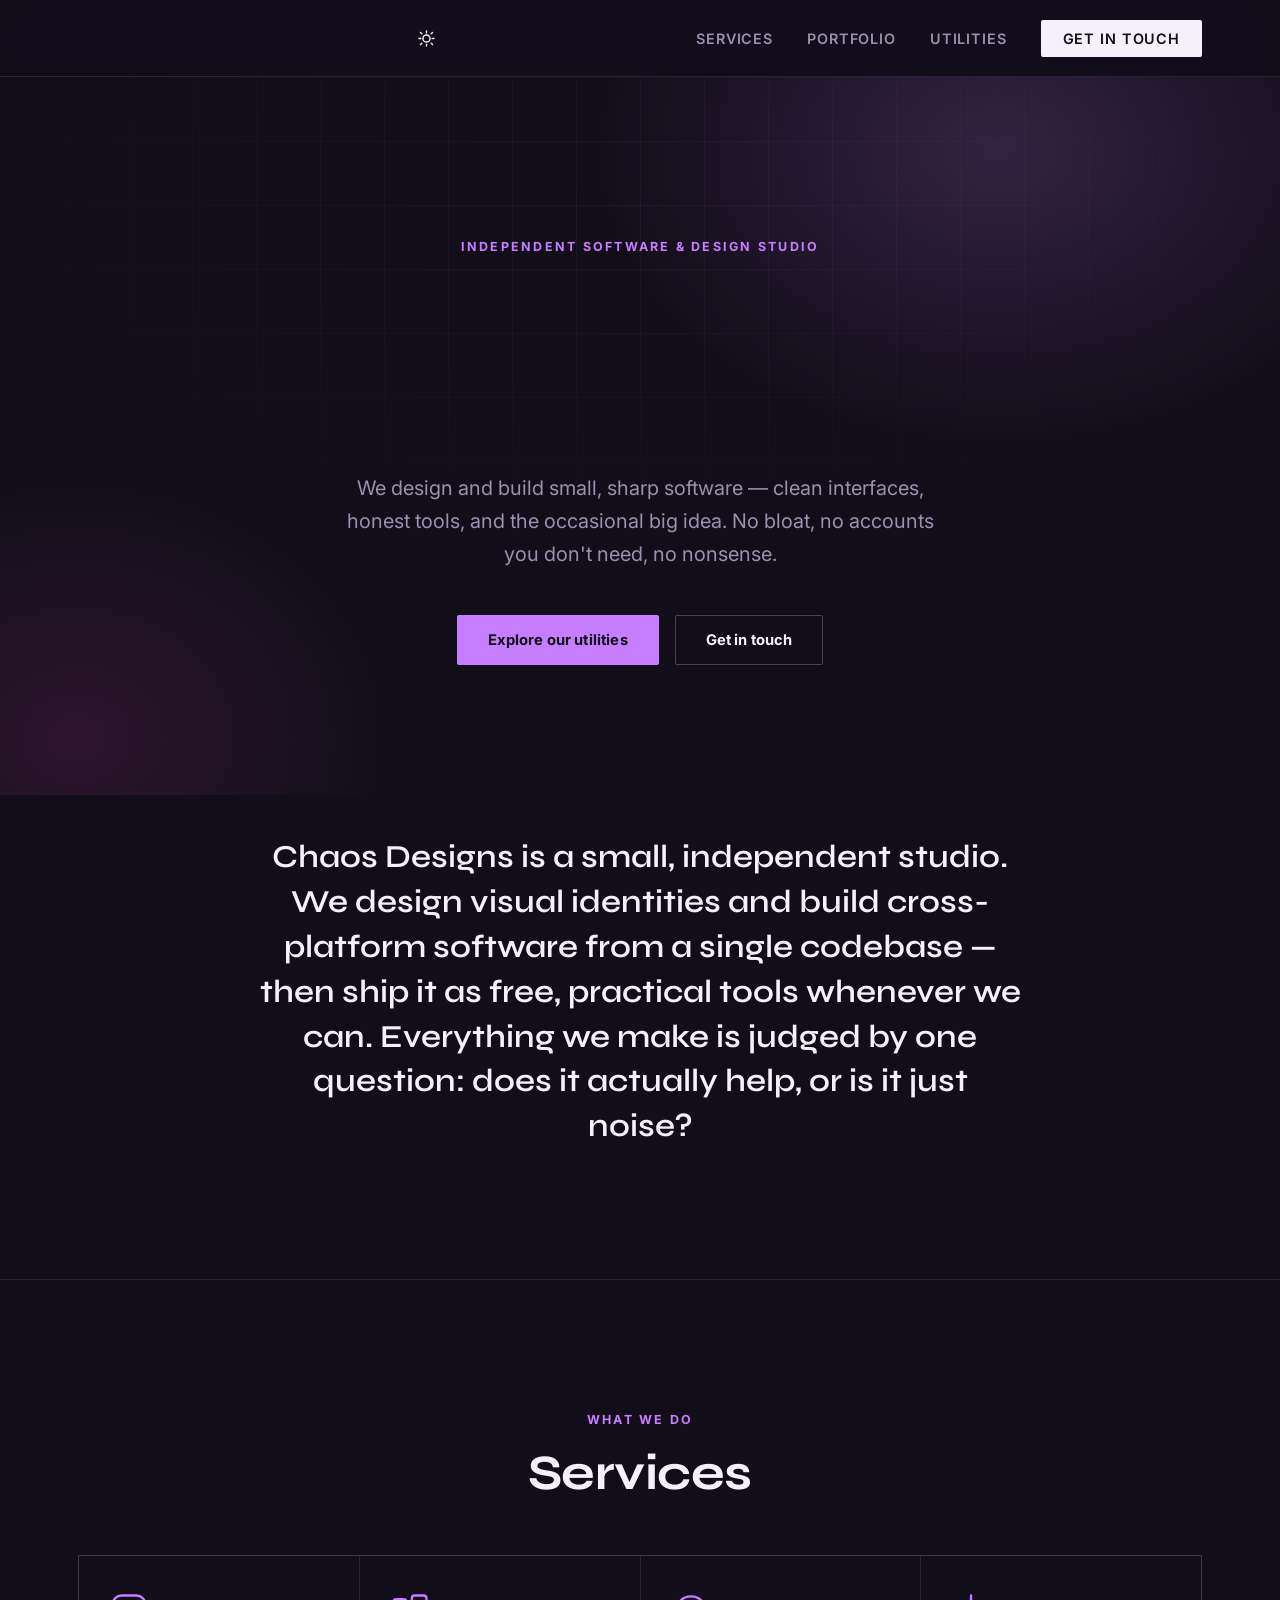
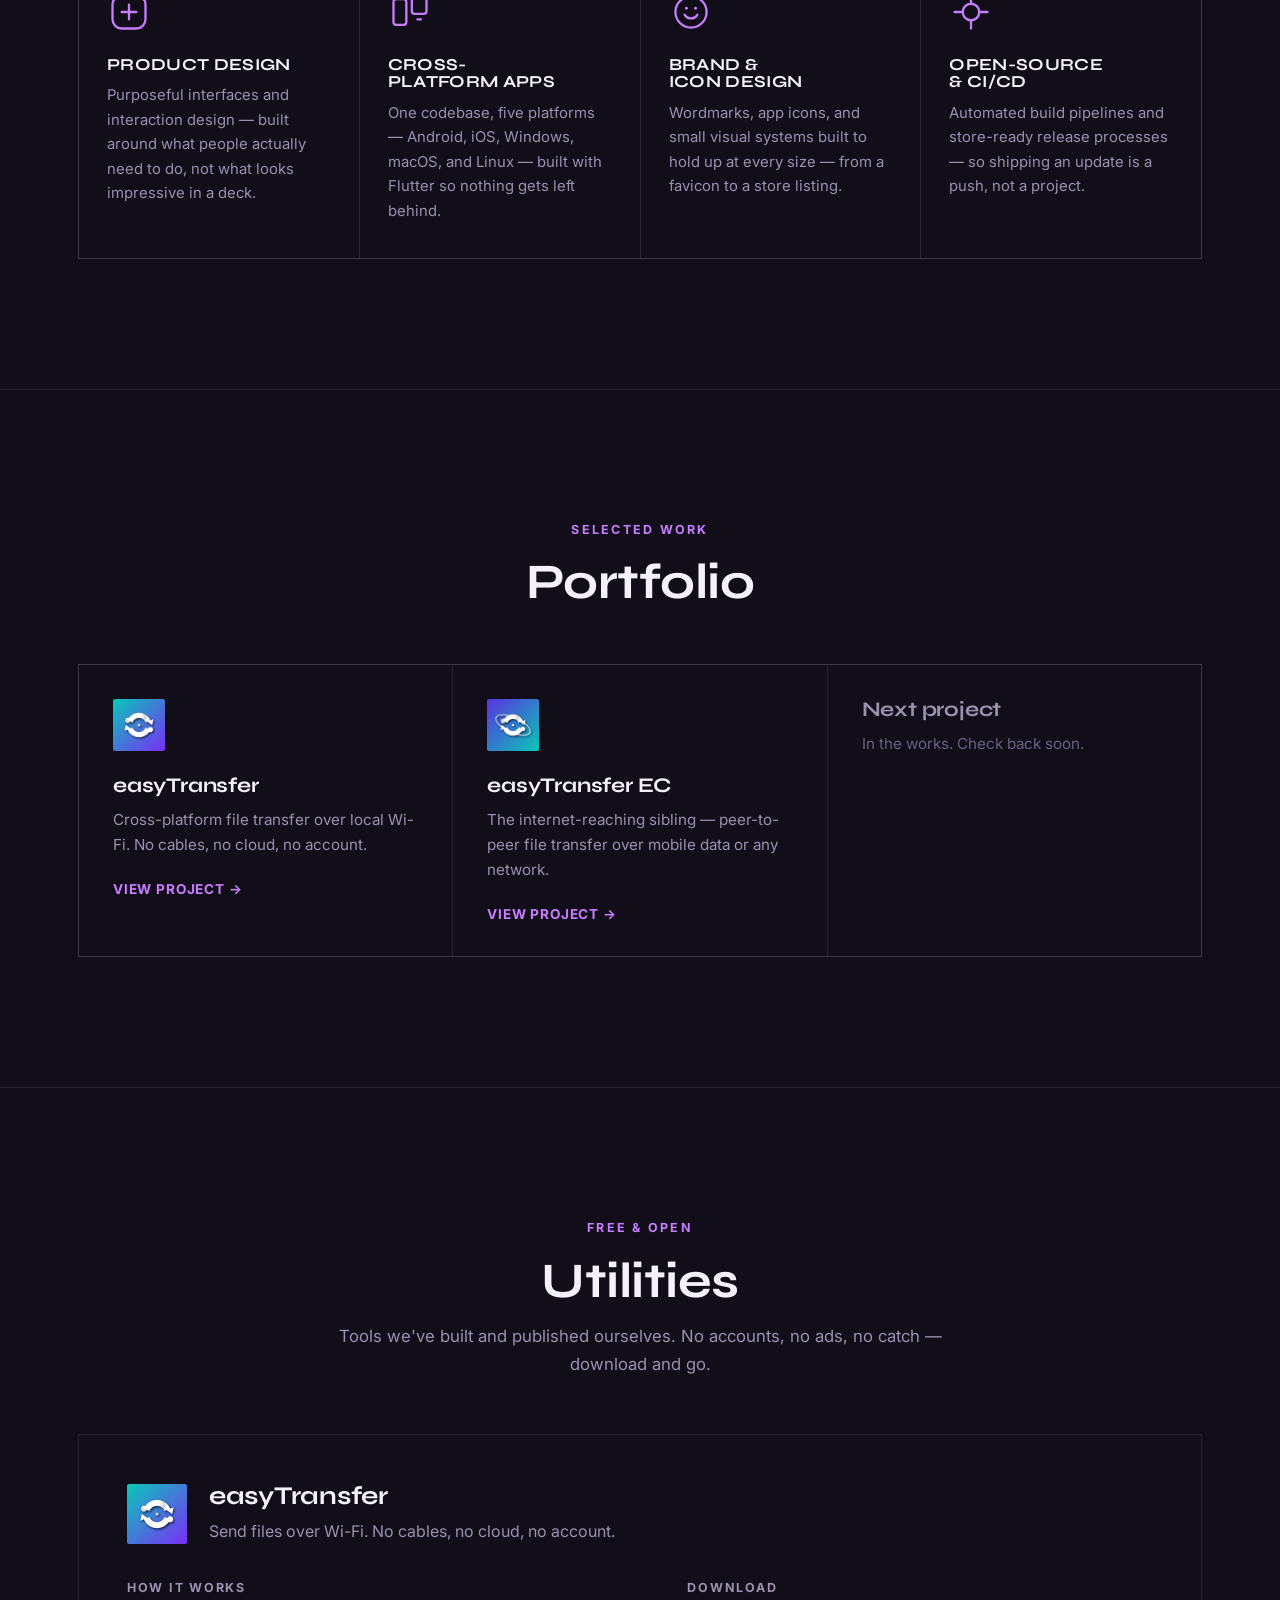
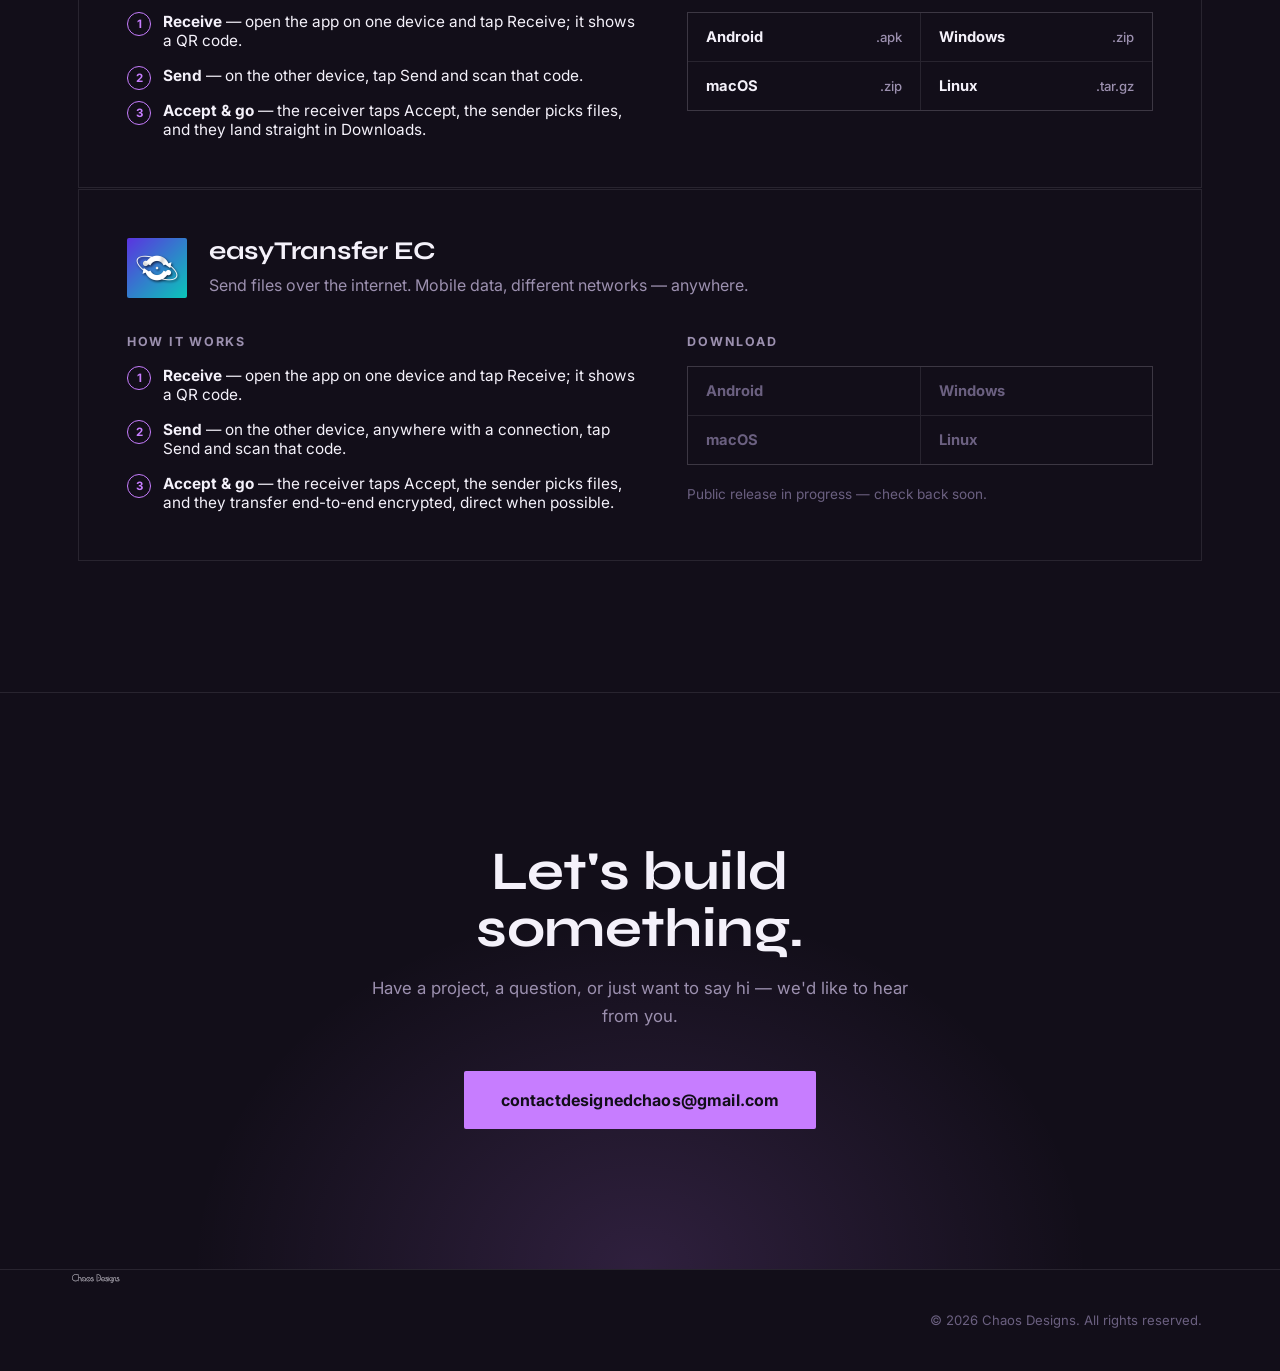
==== index.html @ 7199079f "Swap in the professionally-vectorized wordmark Replaced the vtracer-based binary trace with the mult" ====
<!doctype html>
<html lang="en">
<head>
<meta charset="UTF-8">
<meta name="viewport" content="width=device-width, initial-scale=1">
<title>Chaos Designs — Independent Software &amp; Design Studio</title>
<meta name="description" content="Chaos Designs builds small, sharp software and clean visual identities — cross-platform apps, free utilities, and product design, with no bloat and no nonsense.">
<link rel="icon" type="image/png" sizes="32x32" href="assets/img/favicon-32.png">
<link rel="icon" type="image/png" sizes="16x16" href="assets/img/favicon-16.png">
<link rel="apple-touch-icon" sizes="180x180" href="assets/img/favicon-180.png">
<link rel="preconnect" href="https://fonts.googleapis.com">
<link rel="preconnect" href="https://fonts.gstatic.com" crossorigin>
<link href="https://fonts.googleapis.com/css2?family=Syne:wght@500;600;700;800&family=Inter:wght@400;500;600;700;800&display=swap" rel="stylesheet">
<link rel="stylesheet" href="styles.css">
<script>
  // Applied before first paint so a saved "light" choice never flashes
  // dark on reload — the rest of the toggle logic lives in script.js.
  (function () {
    try {
      var saved = localStorage.getItem("theme");
      if (saved === "light") document.documentElement.setAttribute("data-theme", "light");
    } catch (e) {}
  })();
</script>
</head>
<body>
<svg aria-hidden="true" style="position:absolute;width:0;height:0;overflow:hidden">
<symbol id="logo-wordmark" viewBox="48.25 223.85 286.66 80.25">
<path class="wm-t1" d="M271.50 286.60 c0 -1.40 0.15 -1.50 2.40 -1.85 2.95 -0.45 3.70 -0.85 5.85 -3.15 1.70 -1.80 3 -4.80 2.45 -5.65 -0.15 -0.25 -0.75 -0.10 -1.35 0.30 -2 1.30 -5.70 1.80 -8.75 1.25 -3.45 -0.60 -5.85 -2.45 -7.70 -5.80 l-1.40 -2.45 0 4.65 0 4.65 -1.85 -0.15 c-1.90 -0.15 -1.90 -0.20 -2.15 -2.65 l-0.25 -2.45 -0.90 1.35 c-2.85 4.35 -11.40 4.80 -15.40 0.80 l-1.85 -1.85 -1.40 1.45 c-0.75 0.80 -2.65 1.90 -4.15 2.50 -2.45 0.90 -3.15 1 -5.60 0.55 -5.25 -0.95 -8.35 -3.75 -9.55 -8.60 l-0.70 -2.70 -1.30 2.25 c-1.75 2.90 -5.20 6.20 -7.55 7.20 -1.80 0.75 -8.20 2.25 -9.65 2.25 -0.40 0 -0.70 -0.35 -0.70 -0.75 0 -0.40 -0.35 -0.75 -0.75 -0.75 -0.40 0 -0.75 0.35 -0.75 0.80 0 0.50 -0.35 0.70 -1.10 0.60 l-1.15 -0.15 0 -19 c0 -17.70 0.05 -19 0.90 -19.15 0.70 -0.15 0.85 0.20 0.85 2.35 0 1.85 0.20 2.55 0.70 2.55 1.15 0 1.30 1.70 1.30 16.10 0 7.60 0.20 13.95 0.45 14.10 0.25 0.15 1.75 0.05 3.30 -0.25 4.90 -0.90 8.95 -4.10 11.15 -8.80 2.45 -5.25 1.75 -12.50 -1.70 -17 -2.20 -2.90 -6.30 -5.20 -10.30 -5.90 -2 -0.30 -2.70 -1.75 -0.90 -1.75 0.60 0 1 -0.35 1 -0.80 0 -0.65 0.35 -0.75 1.90 -0.45 3.75 0.65 7.55 2.80 10.30 5.80 3.40 3.65 4.90 7.35 5 12.25 l0.05 3.55 1.85 -2.10 c2.50 -2.85 6.30 -4.45 9.45 -4.10 5.85 0.70 10.45 5.40 10.45 10.60 0 1.40 -0.20 1.75 -1 1.75 -0.55 0 -1 -0.30 -1 -0.60 0 -0.50 -1.70 -0.60 -7.25 -0.50 -4 0.10 -7.25 0.35 -7.25 0.55 0 0.25 -0.55 0.60 -1.20 0.75 -1.15 0.30 -1.20 0.35 -0.50 1.75 0.85 1.75 3.65 4.30 5.20 4.80 2.15 0.70 5.50 -0.25 7.55 -2.10 1.50 -1.35 2.20 -1.70 3.15 -1.45 0.65 0.15 1.30 0.10 1.40 -0.15 0.10 -0.25 0.80 -0.55 1.60 -0.65 1.45 -0.15 1.55 -0.05 2.80 2.70 0.45 0.90 1.15 1.40 2.30 1.65 1 0.15 1.70 0.60 1.70 1 0 0.40 0.25 0.75 0.50 0.75 0.30 0 0.50 -0.30 0.50 -0.65 0 -0.35 0.80 -0.95 1.75 -1.30 4.50 -1.60 3.15 -5.75 -2.50 -7.55 -7.65 -2.40 -9 -8.70 -2.30 -10.95 2.40 -0.80 3.45 -0.70 5.80 0.45 2.25 1.10 3.25 2.65 3.25 5.05 0 1.45 -0.10 1.50 -1.85 1.35 -1.75 -0.15 -1.90 -0.30 -2.05 -1.75 -0.15 -1.40 -0.40 -1.65 -1.85 -1.95 -4 -0.75 -5.05 1.40 -1.75 3.70 1.05 0.75 1.95 1.70 2 2.10 0 0.60 0.10 0.65 0.45 0.05 0.75 -1.15 3.10 -0.15 5.40 2.25 l2.15 2.20 0.05 -5.85 c0.10 -8 -0.05 -7.40 1.95 -7.40 l1.75 0 0.25 3.95 0.25 3.95 1.10 -2.30 c1.25 -2.60 3.50 -4.50 6.60 -5.60 4.40 -1.55 9.20 -0.35 12.40 3.10 l2.10 2.25 0.35 -1.30 c0.40 -1.70 2.75 -3.65 5.20 -4.30 4.15 -1.10 9 2 9 5.75 0 1.65 -0.10 1.75 -1.70 1.75 -1.40 0 -1.75 -0.20 -2 -1.25 -0.75 -3 -3.85 -4.20 -5.80 -2.25 -0.90 0.90 -1 1.65 -1 9.40 0 9 -0.15 9.60 -2.50 9.60 -1 0 -1.50 0.40 -2.10 1.65 -2.05 4.30 -5.25 6.45 -10.50 7.10 l-2.90 0.35 0 -1.50z m15.90 -15.95 l0.15 -6.15 -1.80 0 -1.75 0 0 3 c0 1.75 -0.35 3.70 -0.75 4.50 -0.75 1.40 -0.70 1.50 0.25 1.50 0.80 0 1 0.35 1 1.80 0 1.65 0.10 1.75 1.40 1.60 l1.35 -0.15 0.15 -6.10z m-9.05 2.85 c4.65 -2.80 5.20 -9.05 1.10 -12.70 -3.55 -3.25 -7.95 -2.75 -10.70 1.10 -2.80 4.05 -1.60 9.80 2.50 11.85 2.10 1 5.20 0.95 7.10 -0.25z m-40.35 -8.75 c0 -0.70 -1.50 -3.10 -2.60 -4.05 -0.60 -0.60 -1.90 -1.25 -2.75 -1.45 -1.05 -0.20 -1.65 -0.65 -1.70 -1.15 -0.05 -0.80 -0.10 -0.80 -0.30 0 -0.10 0.45 -0.85 1 -1.65 1.15 -1.85 0.40 -3.80 1.95 -4.75 3.75 -0.40 0.80 -0.75 1.55 -0.75 1.75 0 0.15 3.25 0.25 7.25 0.25 4 0 7.25 -0.10 7.25 -0.25z"/>
<path class="wm-t1" d="M273.05 267.80 c-1.35 -1.40 -1.05 -3.30 0.50 -3.30 0.70 0 0.95 0.35 0.95 1.25 0 0.70 0.25 1.25 0.50 1.25 0.30 0 0.50 -0.55 0.50 -1.25 0 -1.60 1.80 -1.75 2.25 -0.20 0.40 1.20 -1.40 3.45 -2.75 3.45 -0.45 0 -1.35 -0.55 -1.95 -1.20z"/>
<path class="wm-t1" d="M138.25 278.05 c-1.10 -0.50 -2.30 -1.25 -2.65 -1.65 -0.55 -0.70 -0.80 -0.70 -2.40 0.15 -1 0.50 -3 1.15 -4.45 1.50 -2.20 0.50 -3 0.45 -5.20 -0.30 -4.35 -1.45 -7.05 -4.35 -7.80 -8.40 -0.40 -2.15 -1.20 -2 -1.30 0.30 -0.05 0.90 -0.15 1.20 -0.30 0.75 -0.10 -0.50 -0.45 -0.90 -0.70 -0.90 -0.25 0 -0.45 -1.10 -0.45 -2.45 0 -2.15 -0.10 -2.45 -0.95 -2.20 -0.70 0.15 -1 -0.10 -1.25 -1.20 -0.55 -2.20 -1.75 -3.65 -3.60 -4.45 -1.50 -0.65 -1.90 -0.60 -3.10 0 -2.70 1.40 -2.85 1.85 -3.10 10.75 l-0.25 8.30 -1.75 0 c-1.75 0 -1.75 0 -1.90 -2.35 -0.10 -1.35 -0.25 -2.40 -0.40 -2.40 -0.15 0 -1 0.55 -1.90 1.25 -3.45 2.65 -11.10 4.25 -15.35 3.25 -6.40 -1.50 -11.25 -5.30 -13.85 -10.90 -1.20 -2.50 -1.35 -3.45 -1.35 -7.85 0 -4.35 0.15 -5.35 1.30 -7.80 1.55 -3.25 4.35 -6.55 7 -8.25 3.75 -2.35 12.45 -3.85 13.40 -2.25 0.35 0.55 0.45 0.55 0.65 0 0.20 -0.55 0.75 -0.55 3 0.20 3.40 1.05 3.25 1.05 3.55 -0.15 0.25 -0.95 0.60 -1.05 3.95 -0.90 l3.65 0.15 0.15 8.20 0.15 8.15 1.10 -0.35 c2.80 -0.85 3.25 -0.85 3.50 0.10 0.20 0.85 0.25 0.85 0.30 -0.05 0.05 -0.80 0.35 -0.90 1.85 -0.65 3.70 0.60 6.70 4.15 6.70 7.95 0 2.60 0.80 3.35 1.20 1.15 0.40 -2.05 2.10 -5 3.60 -6.30 1.35 -1.15 2.60 -1.50 2.90 -0.80 0.10 0.35 0.25 0.25 0.25 -0.25 0.05 -0.55 0.85 -1 2.50 -1.40 3.70 -0.90 7.60 0.40 10.60 3.45 2.75 2.85 3.45 5.15 3.45 11.25 0 4.20 0 4.30 1.20 4.30 1.35 0 2.05 1.35 1.55 3 -0.40 1.20 -0.95 1.25 -3.50 0.05z m-49.05 -4.10 c1.10 -0.55 2.95 -1.80 4.15 -2.80 1.25 -1.05 2.45 -1.65 2.90 -1.45 0.65 0.25 0.75 -1.35 0.75 -12.70 0 -7.15 -0.20 -13 -0.45 -13 -0.25 0 -0.70 0.35 -1.05 0.75 -0.85 1.05 -3.50 0.95 -6.35 -0.30 -3.75 -1.60 -8.45 -1.45 -12.05 0.35 -5.95 3 -9.10 8 -9.10 14.40 0 3.95 1 6.85 3.40 10.05 4.15 5.45 12.20 7.60 17.80 4.70z m42.60 -0.50 c1.70 -1.55 3.20 -4.55 3.20 -6.30 -0.05 -1.85 -1.55 -5.15 -3.05 -6.45 -0.65 -0.60 -1.95 -1.25 -2.80 -1.45 -0.95 -0.20 -1.65 -0.65 -1.65 -1.05 0 -0.40 -0.20 -0.70 -0.50 -0.70 -0.25 0 -0.50 0.30 -0.50 0.70 0 0.40 -0.65 0.85 -1.40 1.05 -1.50 0.30 -4.05 2.65 -5.05 4.60 -0.85 1.65 -0.65 5.20 0.40 7.15 0.50 0.95 1.65 2.30 2.60 2.90 2.35 1.60 6.80 1.40 8.75 -0.45z m5.20 -2.05 l-0.05 -2.15 -0.70 2 c-0.90 2.45 -0.90 2.25 0 2.25 0.55 0 0.75 -0.55 0.75 -2.10z m-37.05 -12 c0.60 -0.75 0.55 -0.90 -0.15 -0.90 -0.50 0 -0.80 0.40 -0.80 1.10 0 0.60 0.05 0.95 0.15 0.85 0.05 -0.10 0.45 -0.60 0.80 -1.05z"/>
<path class="wm-t1" d="M125.60 268.35 c-1.25 -1.30 -1.40 -2.35 -0.50 -3.25 1.25 -1.25 5.40 -0.40 5.40 1.10 0 1.05 -2 3.30 -2.95 3.30 -0.50 0 -1.35 -0.50 -1.95 -1.15z"/>
<path class="wm-t1" d="M114.20 278 c-0.60 -0.20 -1.55 -1.05 -2.15 -1.80 -1.15 -1.45 -1.45 -4.20 -0.40 -4.20 0.30 0 1.05 -0.15 1.65 -0.30 0.85 -0.20 1.10 0.05 1.50 1.40 0.40 1.30 0.80 1.70 1.95 1.90 1.25 0.20 1.50 0.50 1.50 1.75 0 1.30 -0.20 1.50 -1.50 1.60 -0.80 0.05 -2 -0.10 -2.55 -0.35z"/>
<path class="wm-t1" d="M148.30 277.50 c-4.70 -1.85 -7.25 -5.55 -7.30 -10.45 0 -8.55 8.60 -13.60 16.95 -10.05 4.10 1.80 7.10 7.15 6.30 11.35 -0.25 1.40 -0.15 1.65 0.70 1.65 1.70 0 2.55 0.55 2.55 1.70 0.05 1.55 1.05 2.60 2.90 3 0.90 0.20 1.60 0.70 1.60 1.10 0 0.40 0.25 0.70 0.50 0.70 0.30 0 0.50 -0.30 0.50 -0.70 0 -0.35 0.75 -0.85 1.60 -1.10 0.95 -0.30 1.95 -1.05 2.40 -1.85 0.65 -1.20 0.65 -1.50 0 -2.65 -0.85 -1.50 -2.05 -2.20 -6.20 -3.80 -3.50 -1.35 -5 -3.10 -4.95 -5.70 0.05 -2.35 1.65 -3.95 4.70 -4.75 2 -0.55 2.65 -0.50 4.65 0.25 2.55 1 3.80 2.70 3.80 5.30 0 1.50 -0.10 1.55 -1.85 1.40 -1.75 -0.15 -1.90 -0.30 -2.05 -1.75 -0.15 -1.30 -0.45 -1.65 -1.60 -1.90 -0.80 -0.15 -1.50 -0.65 -1.60 -1 -0.10 -0.60 -0.35 -0.60 -1.40 -0.10 -2.70 1.40 -0.45 4.90 3.95 6.20 1.75 0.50 3.45 1.45 4.75 2.65 1.90 1.80 2.05 2.15 2.05 4.50 0 2.30 -0.20 2.75 -1.60 4 -0.90 0.80 -2.90 1.85 -4.40 2.30 -2.35 0.65 -3.20 0.70 -5.40 0.20 -3.15 -0.75 -5.60 -2.50 -6.05 -4.25 l-0.35 -1.30 -2.10 2.20 c-3.60 3.65 -8.30 4.70 -13.05 2.85z m6.30 -2.60 c2.25 -0.65 5.20 -3.75 5.65 -5.95 0.85 -3.75 -2 -8.90 -5.35 -9.70 -0.80 -0.20 -1.40 -0.65 -1.40 -1.05 0 -0.40 -0.35 -0.70 -0.75 -0.70 -0.40 0 -0.75 0.30 -0.75 0.70 0 0.40 -0.65 0.85 -1.40 1.05 -1.50 0.30 -4.05 2.65 -5.05 4.60 -0.30 0.60 -0.55 2.15 -0.55 3.50 0 3.10 1.80 5.90 4.65 7.20 2.50 1.10 2.45 1.10 4.95 0.35z"/>
<path class="wm-t1" d="M151.10 268.35 c-1.90 -2 -1.15 -3.85 1.55 -3.85 3.25 0 4.30 1.90 2.20 3.90 -1.50 1.40 -2.40 1.40 -3.75 -0.05z"/>
<path class="wm-t1" d="M299.70 278 c-1.60 -0.65 -3.20 -2.95 -3.20 -4.55 0 -1.25 0.20 -1.45 1.45 -1.45 1.30 0 1.50 -0.20 1.70 -1.60 0.15 -1.35 0.20 -1.20 0.25 0.65 0.05 1.25 0.40 2.65 0.75 3.15 0.60 0.80 0.65 0.60 0.65 -1.50 -0.05 -2.35 0 -2.45 1.40 -2.45 0.80 0 1.60 0.35 1.80 0.75 0.20 0.40 0.65 1.35 1 2.10 0.45 0.90 1.15 1.40 2.30 1.65 1 0.15 1.70 0.60 1.70 1 0 0.40 0.25 0.75 0.50 0.75 0.30 0 0.50 -0.30 0.50 -0.65 0 -0.35 0.80 -0.95 1.75 -1.30 4.50 -1.60 3.15 -5.75 -2.50 -7.55 -7.65 -2.40 -9 -8.70 -2.30 -10.95 2.40 -0.80 3.45 -0.70 5.80 0.45 2.25 1.10 3.25 2.65 3.25 5.05 0 1.45 -0.10 1.50 -1.85 1.35 -1.75 -0.15 -1.90 -0.30 -2.05 -1.75 -0.15 -1.40 -0.40 -1.65 -1.85 -1.95 -4 -0.75 -5.05 1.40 -1.75 3.70 1.05 0.75 1.95 1.70 2 2.10 0 0.60 0.10 0.65 0.45 0.05 1 -1.60 5.80 1.40 7.05 4.45 2.20 5.35 -4.90 10.35 -11.75 8.25 -2.20 -0.65 -2.55 -0.65 -3.05 0 -0.60 0.80 -2.35 0.95 -4 0.25z"/>
<path class="wm-t1" d="M206.10 260.85 c-2 -2.10 -1.10 -3.85 1.90 -3.85 2.05 0 3 0.70 3 2.30 0 1.20 -1.70 2.70 -3 2.70 -0.45 0 -1.30 -0.50 -1.90 -1.15z"/>
<path class="wm-t1" d="M259.25 252.75 c-2.20 -2.15 -1.45 -3.75 1.75 -3.75 3.20 0 3.90 1.40 1.75 3.70 -1.50 1.60 -1.95 1.60 -3.50 0.05z"/>
<path class="wm-t2" d="M271.60 286.40 c0.10 -0.90 0.70 -1.20 3.10 -1.65 2.50 -0.50 3.30 -0.95 5.10 -2.85 1.90 -2 3.70 -6.05 3.05 -6.70 -0.10 -0.15 -1.30 0.35 -2.65 1.05 -1.40 0.75 -2.50 1.10 -2.60 0.75 -0.25 -0.70 -4.45 -0.65 -4.70 0.05 -0.30 0.95 -3.05 0.05 -5.05 -1.60 -6.55 -5.40 -5 -15.95 2.80 -18.90 0.85 -0.35 1.35 -0.35 1.35 -0.05 0 0.30 0.55 0.50 1.25 0.50 2.05 0 1.45 1.35 -0.85 1.90 -2.45 0.65 -4.35 2.70 -5.35 5.75 -1.30 3.85 1.30 8.45 5.55 9.80 3.25 1.05 7.50 -0.80 9.15 -3.95 0.95 -1.85 0.95 -5.65 0 -7.45 -0.95 -1.90 -3.40 -3.90 -5.25 -4.30 -1.80 -0.40 -2.05 -1.75 -0.30 -1.75 0.65 0 1.30 -0.25 1.40 -0.50 0.35 -1.10 4.65 1.75 6.15 4.10 0.85 1.30 1.65 2.35 1.80 2.35 0.20 0.05 0.45 -0.85 0.65 -1.90 0.20 -1.35 0.80 -2.35 1.85 -3.25 1.80 -1.50 4.05 -2.25 4.35 -1.40 0.20 0.70 2.10 0.80 2.10 0.10 0 -0.55 1.35 -0.10 2.95 1.10 1.85 1.30 2.50 4.05 2.55 10.75 0 5.50 0.10 6.15 0.95 6.65 1.40 0.75 1.65 0.65 1.05 -0.45 -0.25 -0.55 -0.50 -1.65 -0.50 -2.50 0 -1.40 0.15 -1.55 1.50 -1.55 1.25 0 1.50 0.20 1.50 1.15 0 1.70 1.60 2.95 4.20 3.20 2.80 0.35 4.25 0 5.70 -1.35 2.35 -2.20 0.70 -4.70 -4.30 -6.50 -1.65 -0.60 -3.75 -1.70 -4.65 -2.50 -1.40 -1.15 -1.70 -1.70 -1.70 -3.40 0 -1.45 0.35 -2.40 1.20 -3.30 1.45 -1.55 4 -2.20 4.60 -1.25 0.40 0.60 0.50 0.60 0.90 0 0.60 -0.95 2.85 -0.30 4.30 1.25 1.45 1.55 1.90 4.60 0.70 4.95 -1.30 0.45 -2.45 -0.25 -2.45 -1.50 0 -0.60 -0.30 -1.40 -0.70 -1.70 -1.05 -0.85 -4.85 -0.50 -5.50 0.55 -0.80 1.25 0.75 2.65 4.65 4.15 4.20 1.60 6.50 3.85 6.90 6.70 0.35 2.40 -0.60 4.10 -3 5.55 -1.95 1.20 -2.35 1.25 -2.40 0.15 0 -0.55 -0.15 -0.65 -0.30 -0.25 -0.10 0.30 -1 0.60 -1.90 0.60 -0.90 0 -1.75 0.25 -1.85 0.60 -0.20 0.55 -2.10 0.20 -4.70 -0.90 -0.30 -0.15 -0.70 0.20 -0.85 0.80 -0.20 0.85 -0.55 0.95 -1.95 0.70 -0.90 -0.20 -2.30 -0.95 -3.15 -1.75 l-1.50 -1.45 -0.25 -7.30 c-0.30 -8.10 -0.55 -8.70 -3.75 -8.70 -3.30 0 -3.45 0.45 -3.75 10.35 l-0.25 8.90 -1.60 0.15 c-1.30 0.15 -1.75 0.55 -2.65 2.35 -0.60 1.20 -1.95 3 -3 3.95 -2.20 1.95 -6.05 3.40 -6.40 2.40 -0.20 -0.70 -1.60 -0.80 -1.60 -0.10 0 0.30 -0.45 0.50 -1.05 0.50 -0.75 0 -1 -0.25 -0.85 -1.10z"/>
<path class="wm-t2" d="M82 278.10 c-0.40 -0.15 -0.85 -0.40 -1 -0.65 -0.45 -0.65 -3 -1.10 -3 -0.55 0 0.80 -2.80 -0.25 -5.30 -1.95 -3.30 -2.25 -6 -5.70 -7.15 -9.10 -1.15 -3.30 -1.35 -5.35 -0.55 -5.35 0.30 0 0.50 -0.45 0.50 -1 0 -0.55 -0.25 -1 -0.55 -1 -0.40 0 -0.50 -0.80 -0.30 -2.45 0.75 -6.15 6.25 -12.70 12.25 -14.55 4.25 -1.30 5.10 -1.30 5.10 0.15 0 0.95 -0.45 1.30 -2.50 1.95 -1.35 0.45 -2.50 0.60 -2.50 0.35 0 -0.20 -0.35 -0.30 -0.75 -0.15 -0.40 0.20 -0.75 0.55 -0.75 0.90 0 0.30 -0.80 1.10 -1.75 1.70 -3.65 2.55 -6.25 7.80 -6.25 12.75 0 7.90 5 14.05 12.80 15.80 1.50 0.35 2.70 0.85 2.70 1.15 0 0.60 3.15 0 3.40 -0.65 0.10 -0.25 0.45 -0.45 0.75 -0.45 0.95 0 4.30 -1.90 6.45 -3.65 1.65 -1.35 2.10 -1.45 2.95 -0.95 0.85 0.55 0.95 0.45 0.95 -0.70 0 -0.70 0.20 -1.15 0.50 -0.95 0.30 0.20 0.50 -1 0.50 -3.20 0 -1.90 0.25 -4.10 0.50 -4.85 0.40 -0.95 0.40 -1.50 0 -1.90 -0.30 -0.30 -0.50 -3.75 -0.55 -8.50 -0.05 -4.80 -0.20 -7.45 -0.45 -6.55 -0.35 1.40 -0.40 1.35 -0.45 -0.60 -0.05 -2.20 -1.05 -3.10 -1.05 -1 0 1.40 -1.95 3.35 -3.35 3.35 -0.55 0 -2.10 -0.45 -3.45 -0.95 -1.35 -0.55 -3.30 -1.10 -4.30 -1.30 -2 -0.30 -2.70 -1.75 -0.90 -1.75 0.55 0 1 -0.25 1 -0.55 0 -0.75 3 -0.30 5.10 0.75 2.10 1.05 2.90 1 2.90 -0.20 0 -0.55 0.15 -1 0.40 -1.05 0.20 0 1.70 -0.10 3.35 -0.10 l3 -0.10 0.15 8.40 c0.05 4.60 0.20 8.35 0.30 8.35 0.10 0 1.05 -0.35 2.10 -0.80 2.55 -1.05 5.70 -0.60 8 1.15 2.90 2.15 3.40 3.65 3.70 10.90 l0.25 6.50 1.65 0.50 c1.35 0.40 1.60 0.70 1.50 1.75 -0.15 1.05 -0.40 1.25 -1.65 1.15 -0.80 -0.05 -1.55 -0.35 -1.65 -0.65 -0.10 -0.25 -0.35 -0.40 -0.55 -0.25 -0.25 0.10 -0.95 -0.35 -1.60 -1.05 -1.10 -1.15 -1.20 -1.80 -1.45 -7.95 -0.25 -7.25 -0.55 -8.05 -3.55 -9.25 -1.85 -0.80 -3.75 -0.30 -5.50 1.50 l-1.45 1.40 0 8.05 c0 7.55 -0.05 8 -1 8.30 -0.55 0.15 -1.20 0.15 -1.50 0 -0.65 -0.40 -0.65 -1.75 0 -1.75 0.30 0 0.50 -0.55 0.50 -1.25 0 -0.70 -0.20 -1.25 -0.50 -1.25 -0.25 0 -0.50 -0.35 -0.50 -0.75 0 -1.05 -0.70 -0.95 -1.75 0.25 -1.55 1.70 -3.90 2.95 -7.05 3.70 -4.10 1 -5.85 1.20 -6.70 0.90z"/>
<path class="wm-t2" d="M137.60 277.50 c-0.90 -0.55 -1.75 -1.35 -1.90 -1.75 -0.25 -0.60 -0.65 -0.55 -2.40 0.45 -1.80 1.05 -2.45 1.20 -5.40 0.95 -2.40 -0.20 -3.40 -0.10 -3.40 0.30 0 0.90 -3.50 -0.75 -5.35 -2.55 -3.60 -3.50 -4.20 -9.95 -1.35 -14 0.80 -1.20 2.20 -2.60 3.10 -3.20 1.90 -1.30 5.25 -2.05 5.50 -1.25 0.25 0.70 1.60 0.75 1.60 0.05 0 -1.50 4.95 0.55 7.35 3 2.30 2.35 3.15 5.35 3.15 10.85 l0 4.70 1.50 0.30 c1.25 0.20 1.50 0.50 1.50 1.70 0 1.15 -0.20 1.45 -1.10 1.45 -0.65 0 -1.90 -0.45 -2.80 -1z m-8 -2.60 c1.05 -0.30 2.60 -1.30 3.40 -2.25 3.55 -4 2.85 -9.55 -1.50 -12.45 -1.70 -1.15 -2.40 -1.30 -5 -1.10 -2.45 0.20 -3.30 0.50 -4.55 1.70 -4.45 4.15 -3.70 10.95 1.55 13.60 2.55 1.25 3.35 1.35 6.10 0.50z"/>
<path class="wm-t2" d="M125.85 268.10 c-1.15 -1.30 -1.10 -2.60 0.15 -2.60 0.55 0 1 0.30 1 0.65 0.05 0.35 0.35 0.20 0.75 -0.35 0.85 -1.10 2.25 -0.75 2.25 0.60 0 1.10 -1.50 2.60 -2.60 2.60 -0.40 0 -1.10 -0.40 -1.55 -0.90z"/>
<path class="wm-t2" d="M152 278.10 c-0.40 -0.15 -0.95 -0.50 -1.15 -0.80 -0.30 -0.40 -0.50 -0.35 -0.70 0.05 -0.30 0.85 -3.40 -0.45 -5.35 -2.25 -2.50 -2.35 -4.15 -7.15 -2.65 -7.75 0.50 -0.20 0.50 -0.30 0 -0.30 -1.65 -0.10 -0.25 -4.80 2.35 -7.70 1.80 -2.05 7 -4.15 7.40 -2.95 0.25 0.80 1.45 0.80 1.70 0 0.20 -0.50 0.65 -0.50 2.20 0 4.75 1.45 7.55 4.85 8.05 9.80 0.50 4.65 -2.60 9.60 -7 11.25 -1.10 0.45 -1.35 0.40 -1.35 -0.20 0 -0.40 -0.20 -0.75 -0.50 -0.75 -0.25 0 -0.50 0.30 -0.50 0.70 0 0.75 -1.35 1.25 -2.50 0.90z m2 -2.15 c0 -0.25 0.75 -0.80 1.70 -1.20 2.40 -1 4.70 -4 5.10 -6.55 0.45 -2.95 -1.10 -6.20 -3.75 -7.95 -1.80 -1.20 -2.40 -1.35 -5.05 -1.15 -2.45 0.20 -3.30 0.50 -4.55 1.70 -3.30 3.05 -3.85 7.10 -1.50 10.80 1.20 1.90 2 2.50 4 3.25 1.40 0.50 2.55 1.05 2.55 1.25 0 0.25 0.35 0.40 0.75 0.40 0.40 0 0.75 -0.25 0.75 -0.55z"/>
<path class="wm-t2" d="M151.35 268.10 c-1.60 -1.75 -1.10 -2.50 1.65 -2.50 2.05 0 2.50 0.20 2.50 0.90 0 1 -1.55 2.50 -2.60 2.50 -0.40 0 -1.10 -0.40 -1.55 -0.90z"/>
<path class="wm-t2" d="M196.90 278.20 c-0.25 -0.20 -0.40 -8.90 -0.40 -19.30 0 -18.55 0 -18.90 1 -18.90 1 0 1 0.35 1 18.25 l0 18.25 1.90 0 c1.05 0 2.10 -0.20 2.40 -0.45 0.25 -0.25 1.35 -0.70 2.45 -1.05 5.90 -1.90 10.15 -6.65 11.25 -12.60 0.30 -1.45 0.75 -2.75 1.05 -2.95 0.40 -0.25 0.40 -0.40 0 -0.50 -0.30 -0.10 -0.75 -1.40 -1.05 -2.90 -1.10 -5.95 -5.20 -10.55 -10.95 -12.35 -2.95 -0.90 -3.55 -1.35 -3.55 -2.90 0 -0.80 0.25 -0.90 2.05 -0.60 3.20 0.50 8 3 10.40 5.35 1.20 1.20 2.90 3.65 3.75 5.45 1.40 2.95 1.55 3.70 1.50 8 0 5.45 -1.10 8.95 -3.80 12.20 -1.40 1.75 -1.65 1.85 -2 1 -0.30 -0.80 -0.35 -0.75 -0.25 0.25 0.25 2.55 -5.70 5.20 -13.15 5.85 -1.80 0.15 -3.40 0.15 -3.60 -0.10z"/>
<path class="wm-t2" d="M260.15 278.15 c-0.50 -0.15 -0.65 -2.90 -0.65 -11.20 0 -10.60 0.05 -10.95 1 -10.95 0.95 0 1 0.35 1 10.20 0 7.40 0.15 10.25 0.60 10.40 0.30 0.10 0.45 0.60 0.25 1.05 -0.30 0.85 -1 1 -2.20 0.50z"/>
<path class="wm-t2" d="M168.60 277.65 c-0.60 -0.10 -1.90 -0.95 -2.85 -1.85 -1.40 -1.30 -1.75 -2.05 -1.75 -3.50 0 -1.65 0.10 -1.80 1.50 -1.80 1.25 0 1.50 0.20 1.50 1.15 0 1.80 1.65 2.95 4.55 3.25 6.45 0.60 8.75 -4.60 3.15 -7 -1.10 -0.45 -3 -1.30 -4.30 -1.85 -4.15 -1.75 -5.45 -5.60 -2.85 -8.35 1.10 -1.20 2.95 -1.90 2.95 -1.15 0 0.65 2.40 0.55 2.60 -0.15 0.30 -0.85 2.50 -0.15 4.10 1.35 1.10 1 1.35 1.60 1.20 3.15 -0.15 1.60 -0.30 1.85 -1.40 1.85 -1.05 0 -1.30 -0.25 -1.40 -1.60 -0.15 -1.40 -0.40 -1.65 -1.90 -1.95 -2.25 -0.40 -4.05 0.10 -4.35 1.25 -0.30 1.20 0.05 1.65 2.05 2.85 0.90 0.50 1.50 1.20 1.40 1.55 -0.15 0.35 -0.05 0.65 0.20 0.65 0.30 0 0.50 -0.20 0.50 -0.50 0 -0.90 1.75 -0.50 3.90 0.85 3.45 2.25 4.60 6.20 2.55 8.85 -1.70 2.15 -6.45 4.20 -6.45 2.80 0 -0.25 -0.45 -0.50 -1 -0.50 -0.55 0 -1 0.25 -1 0.50 0 0.50 -0.80 0.55 -2.90 0.15z"/>
<path class="wm-t2" d="M227.25 277.45 c-4.10 -1.20 -7.25 -5.80 -7.25 -10.65 0 -6.45 5.15 -11.25 11.60 -10.85 0.45 0.05 1 0.50 1.15 1.05 0.30 1 2.25 1.45 2.25 0.50 0 -0.90 0.95 -0.55 2.75 1.10 2.15 1.85 3.75 4.80 3.75 6.90 0 1.45 -0.05 1.50 -2.50 1.50 -1.80 0 -2.50 -0.20 -2.50 -0.70 0 -0.35 0.45 -0.80 1 -0.95 0.55 -0.15 1 -0.45 1 -0.70 0 -1 -2.15 -3.75 -3.60 -4.70 -3.65 -2.25 -10 -0.25 -11.35 3.60 -0.45 1.35 -0.40 1.60 0.45 1.80 0.55 0.15 1 0.45 1 0.65 0 1 -0.65 2 -1.35 2 -1.20 0 -0.35 2.50 1.50 4.40 0.90 0.90 2.65 2 3.95 2.50 2.55 0.90 2.80 1.25 1.70 2.40 -0.80 0.80 -1.35 0.80 -3.55 0.15z"/>
<path class="wm-t2" d="M232.30 276.90 c-0.45 -1.75 -0.40 -1.80 1.25 -2.15 0.85 -0.20 2.40 -1.15 3.50 -2.10 1.60 -1.45 2.05 -1.65 2.90 -1.20 1.30 0.70 1.55 0.70 1.55 -0.20 0 -0.50 0.50 -0.75 1.50 -0.75 1.25 0 1.50 0.20 1.50 1.15 0 1.70 1.60 2.95 4.20 3.20 2.80 0.35 4.25 0 5.70 -1.35 2.40 -2.25 0.80 -4.60 -4.70 -6.70 -1.95 -0.70 -4.10 -1.90 -4.75 -2.60 -1.60 -1.70 -1.60 -4.70 0 -6.40 1.45 -1.55 4 -2.20 4.60 -1.25 0.40 0.60 0.50 0.60 0.90 0 0.60 -0.95 2.85 -0.30 4.30 1.25 1.20 1.30 1.90 4.55 1.05 4.85 -1.30 0.45 -2.80 -0.30 -2.80 -1.40 0 -0.60 -0.30 -1.40 -0.70 -1.70 -1.05 -0.85 -4.85 -0.50 -5.50 0.55 -0.80 1.25 0.75 2.65 4.65 4.15 2.05 0.75 4.05 1.95 5.10 3.05 1.45 1.50 1.70 2.10 1.70 4.20 0 2.75 -0.90 4.05 -3.85 5.55 -2.05 1.05 -3.40 1.20 -3.40 0.45 0 -0.70 -1.90 -0.60 -2.10 0.10 -0.20 0.50 -0.70 0.45 -2.40 -0.05 -2.40 -0.70 -5 -3 -5 -4.35 0 -0.70 -0.50 -0.40 -2.10 1.15 -2.20 2.10 -4.80 3.65 -6.05 3.65 -0.40 0 -0.85 -0.50 -1.05 -1.10z"/>
<path class="wm-t2" d="M262.15 266.75 c0 -1.90 0.10 -2.65 0.20 -1.60 0.10 1 0.10 2.60 0 3.50 -0.10 0.85 -0.20 0.05 -0.20 -1.90z"/>
<path class="wm-t2" d="M273.20 267.75 c-1.35 -2.05 -0.75 -3 1.80 -3 1.95 0 2.25 0.15 2.40 1.10 0.20 1.20 -1.45 3.15 -2.65 3.15 -0.40 0 -1.10 -0.55 -1.55 -1.25z"/>
<path class="wm-t2" d="M206.55 260.80 c-0.65 -0.65 -1.05 -1.60 -0.95 -2.15 0.20 -1.25 2.25 -1.50 2.55 -0.30 0.20 0.80 0.25 0.85 0.30 0.05 0.05 -1.25 1.85 -1.15 2.20 0.10 0.30 1.10 -1.35 3.50 -2.35 3.50 -0.35 0 -1.15 -0.55 -1.75 -1.20z"/>
<path class="wm-t2" d="M259.65 252.95 c-0.30 -0.30 -0.45 -0.90 -0.30 -1.35 0.20 -0.40 0.10 -0.65 -0.15 -0.45 -0.30 0.15 -0.50 -0.15 -0.55 -0.65 -0.10 -1.05 1.40 -1.55 3.40 -1.15 1.65 0.30 1.85 1.35 0.65 3.05 -0.80 1.20 -2.15 1.45 -3.05 0.55z m2.35 -2.45 c0 -0.25 -0.60 -0.50 -1.30 -0.50 -0.70 0 -1.15 0.20 -0.95 0.50 0.15 0.30 0.75 0.50 1.30 0.50 0.50 0 0.95 -0.20 0.95 -0.50z"/>
<path class="wm-t3" d="M271.85 286.55 c-0.30 -1.20 0 -1.55 1.25 -1.55 0.65 0 0.90 0.35 0.90 1.25 0 1.55 -1.75 1.75 -2.15 0.30z"/>
<path class="wm-t3" d="M274.50 286.30 c0 -0.95 0.35 -1.30 1.45 -1.55 3.30 -0.70 7.05 -5.35 7.05 -8.70 0 -1.50 -0.65 -2.05 -1.25 -1.05 -0.50 0.75 -4.05 2.50 -5.20 2.50 -0.55 0 -1.15 -0.45 -1.30 -1.05 -0.40 -1.20 -0.45 -1.15 1.60 -1.85 1.35 -0.45 1.60 -0.40 1.80 0.30 0.20 0.75 0.25 0.75 0.30 0 0.05 -0.55 0.45 -0.90 1.10 -0.90 0.60 0 0.95 -0.25 0.80 -0.60 -0.10 -0.35 0.25 -1.30 0.85 -2.15 0.80 -1.15 1.05 -2.25 1.05 -4.60 0 -2.70 -0.20 -3.30 -1.55 -5 -0.85 -1.05 -2.45 -2.20 -3.50 -2.60 -2.45 -0.90 -2.35 -0.80 -1.95 -2 0.40 -1.30 1.25 -1.30 3.65 -0.10 2.40 1.25 3.80 2.75 5.05 5.55 0.85 1.85 1.05 3.30 1.05 8.45 0 3.40 -0.25 7.05 -0.60 8.15 -0.75 2.55 -4.10 6.30 -6.65 7.45 -2.80 1.30 -3.75 1.20 -3.75 -0.25z m10 -14.55 c0 -0.40 -0.20 -0.75 -0.50 -0.75 -0.25 0 -0.50 0.35 -0.50 0.75 0 0.40 0.25 0.75 0.50 0.75 0.30 0 0.50 -0.35 0.50 -0.75z"/>
<path class="wm-t3" d="M138.35 277.75 c-0.80 -0.40 -1.80 -1.20 -2.25 -1.75 l-0.85 -1.05 -2.95 1.50 c-3.55 1.90 -4.80 2 -4.80 0.40 0 -0.90 0.50 -1.30 2.50 -2 3.20 -1.15 5.05 -3.50 5.40 -6.85 0.30 -3.10 -0.50 -5 -2.90 -7.20 -1.40 -1.25 -1.85 -2 -1.65 -2.75 0.35 -1.35 0.60 -1.35 3.05 0.45 3.40 2.45 4.35 5.10 3.55 9.95 -0.25 1.85 -0.70 3.40 -1 3.45 -0.90 0.35 -0.45 1.50 0.50 1.25 0.60 -0.15 1 0.10 1.20 0.80 0.15 0.55 0.85 1.25 1.55 1.55 0.95 0.35 1.30 0.85 1.30 1.75 0 1.45 -0.65 1.55 -2.65 0.50z"/>
<path class="wm-t3" d="M286.35 278.20 c-0.45 -0.45 -0.45 -15 -0.05 -17.15 0.55 -2.65 4.60 -5.90 5.25 -4.20 0.20 0.70 0.35 0.65 1.05 -0.05 1.10 -1.05 1.70 -1 3.70 0.25 2.65 1.65 2.95 2.50 2.95 9.75 0 5.75 0.10 6.70 0.95 7.65 1.20 1.30 2.60 1.45 2 0.20 -0.20 -0.50 -0.40 -1.55 -0.40 -2.40 -0.05 -2.15 1.45 -2 2.60 0.25 0.60 1.20 1.35 1.85 2.50 2.20 1.75 0.50 2 1 0.90 2.10 -0.95 0.90 -1.80 0.90 -3.20 -0.10 -1.05 -0.70 -1.10 -0.70 -1.10 0.30 0 0.85 -0.25 1 -1.60 0.85 -4.25 -0.55 -4.90 -1.80 -4.90 -10 0 -5.45 -0.10 -6.35 -1 -7.50 -1.30 -1.65 -3.15 -2.05 -5.05 -1.10 -2.55 1.35 -3.05 3.35 -2.90 11.70 0.15 6.15 0.05 7.30 -0.60 7.45 -0.40 0.05 -0.90 0 -1.10 -0.20z"/>
<path class="wm-t3" d="M76.65 276.85 c-5.95 -2.50 -9.35 -6.25 -11.25 -12.50 -3 -9.85 2.95 -20.55 12.85 -23.10 3.90 -1 4.75 -0.95 4.75 0.15 0 0.65 -0.60 1.15 -2.10 1.60 -5.80 1.70 -10.55 5.35 -12.20 9.25 -1.85 4.50 -2.15 6.75 -1.35 10 0.75 3.10 2.35 6.30 4.05 8 1.75 1.80 4.35 4 4.60 3.85 0.70 -0.40 6.50 1.60 6.50 2.20 0 0.40 -0.35 0.70 -0.75 0.70 -0.40 0 -0.75 0.25 -0.75 0.50 0 0.80 -1.50 0.55 -4.35 -0.65z"/>
<path class="wm-t3" d="M97.50 259.25 l0 -18.75 1.15 0 c1.10 0 1.10 0 0.95 7.15 -0.10 4.30 0 7.65 0.35 8.50 0.50 1.30 0.60 1.35 1.90 0.70 3.40 -1.70 6.80 -1.35 9.25 1 2.40 2.25 2.90 4 2.90 10.35 0 6.05 0.45 7.30 2.50 7.30 0.95 0 1.70 1.25 1.20 2.05 -0.35 0.60 -2.55 0.55 -3.75 -0.05 -1.90 -1.05 -2.40 -2.95 -2.10 -8.25 0.20 -4.60 0.15 -5.20 -1 -7.35 -1.05 -2.05 -1.10 -2.40 -0.40 -2.55 0.45 -0.15 0.15 -0.25 -0.60 -0.30 -0.75 0 -1.50 -0.40 -1.65 -0.80 -0.40 -0.95 -2.90 -1 -3.80 -0.10 -0.35 0.35 -1.25 1.05 -2 1.55 -2.15 1.40 -2.90 4.50 -2.90 11.90 0 6.05 -0.05 6.40 -1 6.40 -1 0 -1 -0.35 -1 -18.75z"/>
<path class="wm-t3" d="M148.75 277.35 c-0.50 -0.40 -0.75 -0.95 -0.55 -1.25 0.20 -0.35 0.05 -0.60 -0.40 -0.60 -0.40 0 -0.80 0.25 -0.90 0.60 -0.40 1.20 -3.85 -3.05 -4.70 -5.85 -0.75 -2.30 -0.80 -3.15 -0.30 -5.25 1.20 -5.20 5.20 -8.90 8.90 -8.20 1.25 0.25 1.95 0.15 2.20 -0.35 0.35 -0.55 0.90 -0.50 3.20 0.20 4.55 1.45 7.25 5.35 7.20 10.40 0 4.55 -2.05 7.95 -6 10 -2.25 1.15 -2.75 1.15 -3.70 0.25 -1.10 -1.15 -0.85 -1.50 1.80 -2.45 3.20 -1.15 5.05 -3.50 5.40 -6.85 0.10 -1.40 -0.05 -3.15 -0.40 -4 -0.70 -1.70 -4.15 -5 -5.20 -5 -0.40 0 -0.80 -0.20 -0.90 -0.45 -0.20 -0.65 -5.35 0.75 -6.90 1.85 -0.70 0.50 -1.80 1.95 -2.45 3.25 -0.90 1.90 -1.10 2.80 -0.85 4.55 0.45 2.85 3.15 6.05 5.85 6.85 2 0.65 2.15 0.80 1.65 2.15 -0.40 1 -1.70 1.05 -2.95 0.15z"/>
<path class="wm-t3" d="M173 277.45 c0 -0.40 -0.80 -0.50 -2.50 -0.25 -2.30 0.30 -2.60 0.25 -4.30 -1.30 -1.30 -1.25 -1.80 -2.10 -1.85 -3.40 -0.15 -2.40 1.35 -2.40 2.55 0 2.05 4.20 11.10 3.30 11.10 -1.10 0 -0.75 -0.40 -1.75 -0.85 -2.15 -0.50 -0.40 -1.35 -1.15 -1.90 -1.65 -0.55 -0.45 -1.40 -0.80 -1.85 -0.70 -1.20 0.25 -4.65 -1.65 -5.85 -3.20 -1.45 -1.85 -1.35 -4.40 0.15 -5.95 1.50 -1.50 3.75 -2.15 4.30 -1.25 0.25 0.40 0.95 0.55 1.80 0.35 1.95 -0.35 3.15 0.40 4 2.40 0.95 2.35 0.90 3.25 -0.35 3.25 -0.65 0 -1.15 -0.50 -1.50 -1.50 -1.05 -2.90 -7.20 -3 -6.85 -0.15 0.15 1.30 0.95 1.85 6.55 4.45 3.40 1.55 4.85 3.45 4.85 6.50 0 1.65 -0.30 2.30 -1.55 3.45 -2.75 2.40 -5.95 3.60 -5.95 2.20z"/>
<path class="wm-t3" d="M233.50 277.40 c0 -0.35 -1.05 -0.45 -3.10 -0.25 -3.45 0.30 -4.85 -0.20 -6.95 -2.50 -4.25 -4.55 -4.25 -11.35 0 -15.60 2.20 -2.20 5.05 -3.45 5.05 -2.25 0 0.35 0.25 0.70 0.50 0.70 0.30 0 0.50 0.35 0.50 0.75 0 0.40 -0.25 0.75 -0.55 0.75 -0.30 0 -1.35 0.40 -2.30 0.85 -2.70 1.25 -4.90 5.65 -2.90 5.65 1.20 0 0.95 2.35 -0.25 2.65 -0.90 0.25 -0.95 0.40 -0.40 1.70 1.45 3.45 5.50 5.95 8.75 5.35 2.40 -0.45 5.45 -1.95 6.05 -3 0.50 -0.90 2.15 -0.80 2.45 0.15 0.30 0.85 -3.40 4.40 -5.25 5.05 -1.15 0.40 -1.60 0.40 -1.60 0z"/>
<path class="wm-t3" d="M250.15 277.25 c-1.05 -1.15 -0.75 -1.55 1.50 -2.20 1.15 -0.35 2.50 -1 3 -1.45 1 -0.85 1.10 -3 0.20 -4.10 -0.85 -1.10 -3.20 -2.50 -4.10 -2.50 -1.35 0 -4.60 -1.90 -5.75 -3.35 -0.85 -1.10 -1.05 -1.85 -0.85 -3.35 0.40 -2.95 1.20 -3.45 5.50 -3.45 4.30 0 4.70 0.20 5.65 2.45 0.95 2.30 0.90 3.20 -0.35 3.20 -0.65 0 -1.15 -0.50 -1.50 -1.50 -1 -2.80 -6.95 -3 -6.95 -0.25 0 1.35 1.40 2.35 5.10 3.75 4.10 1.55 5.95 3.30 6.25 6.05 0.35 2.90 -0.45 4.45 -2.25 4.50 -0.75 0 -1.05 0.15 -0.70 0.30 1 0.40 0.70 1 -1.10 1.85 -2.05 0.95 -2.85 1 -3.65 0.05z"/>
<path class="wm-t3" d="M260.40 267.90 c-0.10 -5.60 -0.25 -10.50 -0.40 -10.90 -0.20 -0.50 0.15 -0.80 1.15 -0.90 l1.35 -0.15 0 11 c0 10.60 -0.05 11.05 -0.95 11.05 -0.95 0 -1 -0.50 -1.15 -10.10z"/>
<path class="wm-t3" d="M310.15 277.25 c-1.05 -1.15 -0.75 -1.55 1.50 -2.20 1.15 -0.35 2.50 -1 3 -1.45 1 -0.90 1.10 -3.10 0.25 -4.15 -0.90 -1.10 -3.20 -2.45 -4.15 -2.45 -1.35 0 -4.60 -1.90 -5.70 -3.30 -1.30 -1.65 -1.35 -4.20 -0.15 -5.70 0.80 -1 1.40 -1.15 4.70 -1.15 2.05 0 4.05 0.15 4.40 0.40 0.70 0.45 2 3.35 2 4.50 0 1.35 -1.75 0.85 -2.35 -0.70 -1.10 -2.90 -7.40 -3.05 -7.05 -0.20 0.15 1.30 0.95 1.85 6.55 4.45 3.30 1.50 4.85 3.45 4.85 6.10 0 2.35 -0.80 3.60 -2.40 3.65 -0.75 0 -1.05 0.15 -0.70 0.30 1 0.40 0.70 1 -1.10 1.85 -2.05 0.95 -2.85 1 -3.65 0.05z"/>
<path class="wm-t3" d="M85.90 277.15 c-1.45 -0.40 -1 -1.55 0.75 -1.90 2.25 -0.50 5 -2 7.10 -3.80 1.45 -1.30 1.90 -1.45 2.50 -0.95 0.40 0.35 0.75 0.90 0.75 1.25 0 0.95 -4.50 4.25 -5.80 4.25 -0.60 0 -1.20 0.20 -1.30 0.50 -0.20 0.60 -2.80 1 -4 0.65z"/>
<path class="wm-t3" d="M198.15 276.75 c-0.50 -0.55 -0.65 -3.95 -0.65 -13.50 0 -12.40 0.05 -12.75 1 -12.75 0.95 0 1 0.35 1 12.50 l0 12.50 1.75 0 c1.40 0 1.75 0.20 1.75 1 0 0.85 -0.35 1 -2.10 1 -1.20 -0.05 -2.45 -0.35 -2.75 -0.75z"/>
<path class="wm-t3" d="M204.50 276.70 c0 -0.65 0.85 -1.35 2.65 -2.20 3.45 -1.65 6.65 -4.65 8.25 -7.75 1.20 -2.20 1.35 -3.05 1.35 -7.50 0 -4.45 -0.15 -5.30 -1.40 -7.85 -1.90 -3.85 -6.25 -7.15 -10.70 -8.15 -0.90 -0.15 -1.65 -0.55 -1.65 -0.80 0 -0.25 -0.45 -0.45 -1 -0.45 -0.70 0 -1 -0.35 -1 -1.05 0 -0.95 0.20 -1.05 1.85 -0.80 1 0.20 2 0.60 2.25 0.95 0.30 0.50 0.40 0.50 0.40 0.05 0 -0.50 0.55 -0.45 2.15 0.20 4.75 1.85 8.35 5.30 10.45 10 1.50 3.35 1.70 10.65 0.40 14.45 -1.75 5.05 -6.40 10.20 -9.30 10.20 -0.60 0 -1.20 0.20 -1.30 0.50 -0.05 0.25 -0.90 0.60 -1.75 0.80 -1.40 0.25 -1.65 0.20 -1.65 -0.60z"/>
<path class="wm-t3" d="M243.75 275.90 c-2.20 -2.05 -3.05 -5.40 -1.35 -5.40 0.70 0 1.30 0.60 1.95 1.85 0.65 1.35 1.35 2 2.55 2.35 1.75 0.50 2 1 0.90 2.10 -1.10 1.10 -2.15 0.85 -4.05 -0.90z"/>
<path class="wm-t3" d="M270.25 276.80 c-0.80 -0.40 -2.20 -1.45 -3.10 -2.35 -5.20 -5.50 -3.80 -14.05 2.95 -17.50 2.25 -1.15 3.20 -1.20 3.60 -0.15 0.50 1.35 0.35 1.60 -1.20 1.95 -1.85 0.40 -4.30 2.40 -5.25 4.30 -1.10 2.05 -0.95 5.85 0.25 7.85 1.10 1.75 3.45 3.40 5.60 3.85 1.55 0.35 1.75 0.95 0.70 2.05 -0.90 0.85 -1.60 0.85 -3.55 0z"/>
<path class="wm-t3" d="M120.60 275.95 c-7.95 -5.15 -3.90 -20.35 5.10 -19.15 2.90 0.40 3.10 1.55 0.30 2 -3.15 0.50 -5.75 2.70 -6.90 5.75 -0.90 2.45 -0.90 2.85 -0.25 4.80 0.40 1.20 1.55 2.85 2.65 3.85 1.40 1.25 1.85 2 1.65 2.75 -0.35 1.30 -0.50 1.30 -2.55 0z"/>
<path class="wm-t3" d="M125.70 267.75 c-1.20 -1.85 -0.60 -2.75 1.80 -2.75 1.65 0 2 0.15 2 1 0 0.55 -0.20 1 -0.45 1 -0.25 0 -0.55 0.45 -0.70 1 -0.35 1.40 -1.65 1.25 -2.65 -0.25z"/>
<path class="wm-t3" d="M151.25 267.70 c-1.20 -1.85 -0.65 -2.70 1.75 -2.70 2.55 0 3.10 1.05 1.50 2.80 -1.50 1.55 -2.20 1.50 -3.25 -0.10z"/>
<path class="wm-t3" d="M273.55 267.70 c-1.35 -1.70 -1.30 -2.10 0.20 -2.80 1.30 -0.60 3.75 0.10 3.75 1 0 0.65 -2 3.10 -2.50 3.10 -0.25 0 -0.90 -0.60 -1.45 -1.30z"/>
<path class="wm-t3" d="M239.50 267.50 c0 -0.25 -0.55 -0.50 -1.25 -0.50 -0.80 0 -1.25 -0.30 -1.25 -0.75 0 -0.40 0.35 -0.75 0.75 -0.75 2 0 -0.20 -4.40 -2.90 -5.65 -0.95 -0.45 -2 -0.85 -2.30 -0.85 -0.30 0 -0.55 -0.65 -0.55 -1.50 0 -1.95 1.05 -1.95 4.10 -0.05 2.75 1.75 4.70 4.85 5.15 8.20 0.35 2.15 0.30 2.35 -0.70 2.35 -0.55 0 -1.05 -0.20 -1.05 -0.50z"/>
<path class="wm-t3" d="M206.80 260.85 c-1.50 -1.50 -1.60 -2 -0.50 -2.90 0.65 -0.50 0.85 -0.50 1.25 0.10 0.35 0.55 0.45 0.55 0.45 0.05 0 -0.40 0.45 -0.60 1.15 -0.50 1.55 0.20 1.65 1.95 0.15 3.35 l-1.25 1.15 -1.25 -1.25z"/>
<path class="wm-t3" d="M259.90 249.65 c0.60 -0.10 1.60 -0.10 2.25 0 0.60 0.10 0.10 0.20 -1.15 0.20 -1.25 0 -1.75 -0.10 -1.10 -0.20z"/>
<path class="wm-t3" d="M88.25 244 c-3.15 -1.10 -4.05 -1.60 -4.15 -2.45 -0.20 -1.40 1.40 -1.40 5.50 0 3.20 1.05 4.40 1 4.40 -0.30 0 -0.45 0.45 -0.75 1.25 -0.75 1.40 0 1.60 0.90 0.65 2.65 -0.70 1.40 -1.95 2.35 -2.90 2.30 -0.40 -0.05 -2.55 -0.70 -4.75 -1.45z"/>
<path class="wm-t3" d="M196.85 241.55 c-0.25 -1.10 0 -1.55 1 -1.55 0.35 0 0.65 0.55 0.65 1.25 0 1.50 -1.25 1.70 -1.65 0.30z"/>
<path class="wm-t4" d="M272.20 286.45 c0.05 -1 0.30 -1.20 1.80 -1.20 3.50 0 7.95 -3.70 9 -7.50 1 -3.55 0.45 -4.05 -2.30 -2.15 -2.05 1.50 -2.60 1.65 -5.90 1.65 -3.10 0 -3.90 -0.20 -5.70 -1.35 -4.75 -3.15 -6.30 -9.65 -3.40 -14.60 2 -3.45 4.60 -4.90 9.05 -5 3.10 -0.05 3.85 0.15 5.55 1.25 1.20 0.80 2.55 2.35 3.40 4 1.30 2.35 1.50 3.30 1.70 7.95 0.10 2.95 -0.05 6.50 -0.35 8 -0.70 3.35 -3.65 7.50 -5.80 8.25 -0.85 0.25 -1.65 0.70 -1.80 0.95 -0.20 0.25 -1.45 0.55 -2.85 0.70 -2.35 0.20 -2.45 0.15 -2.40 -0.95z m6.80 -12.65 c4.25 -3.10 5.30 -7.10 2.95 -11.25 -1.80 -3.20 -4.05 -4.35 -8.25 -4.15 -3.40 0.20 -3.45 0.20 -5.15 2.40 -0.90 1.20 -1.85 3.05 -2.15 4.10 -1 4.05 1.40 8.25 5.70 9.75 3.15 1.10 4.40 0.95 6.90 -0.85z"/>
<path class="wm-t4" d="M273.60 267.50 c-1.15 -1.85 -0.75 -2.50 1.40 -2.50 2.15 0 2.60 0.90 1.30 2.65 -0.85 1.15 -1.90 1.10 -2.70 -0.15z"/>
<path class="wm-t4" d="M76.90 276.80 c-5 -2.05 -8.10 -5 -10.35 -9.80 -1.10 -2.40 -1.30 -3.45 -1.30 -7.75 0 -4.65 0.10 -5.25 1.65 -8.35 2 -4.10 5.55 -7.40 9.50 -8.95 3.65 -1.40 10.95 -1.60 13.45 -0.30 2.30 1.20 4.15 1.10 4.15 -0.20 0 -0.75 0.25 -1 1.15 -0.85 1.25 0.15 1.25 1.35 0.05 3.30 -0.90 1.40 -3 1.30 -7.65 -0.40 -2.10 -0.80 -3.70 -1.05 -5.25 -0.90 -3.25 0.40 -8.40 3 -10.95 5.55 -5.15 5.10 -5.85 14 -1.60 20.45 0.70 1.05 1.25 2.25 1.25 2.65 0 0.45 0.30 0.75 0.65 0.70 0.30 -0.05 2.15 0.65 4 1.55 6.55 3.15 13.80 2.45 17.90 -1.65 1.90 -1.90 2.05 -1.95 2.85 -1.15 0.80 0.85 0.70 1 -1.55 3.10 -2.90 2.60 -6.05 3.70 -11.40 3.95 -3.05 0.10 -4.40 -0.10 -6.55 -0.95z"/>
<path class="wm-t4" d="M97.95 274.90 c-0.10 -5.70 0.10 -12.65 0.40 -13.75 0.20 -0.80 0.65 -1.15 1.60 -1.20 l1.30 -0.10 -1.25 -0.20 c-0.70 -0.15 -1.40 -0.50 -1.60 -0.85 -0.20 -0.30 -0.40 -4.55 -0.40 -9.45 0 -8.25 0.05 -8.90 0.90 -8.75 0.75 0.15 0.85 1 1 8.50 l0.10 8.30 1.75 -0.05 c0.95 -0.05 1.75 -0.25 1.75 -0.50 0 -0.80 5.70 -0.20 7.15 0.80 2.35 1.60 2.85 3.25 2.85 9.30 0 6.40 0.45 7.95 2.50 8.70 0.95 0.35 1.50 0.90 1.50 1.50 0 0.85 -0.25 0.95 -1.60 0.65 -3.45 -0.70 -4.40 -2.95 -4.40 -10.55 0 -5.50 -0.45 -6.65 -3 -8 -1.85 -0.95 -3.65 -0.95 -5.50 0 -2.80 1.45 -3 2.25 -3 10.85 0 7.55 -0.05 7.90 -1 7.90 -0.90 0 -1 -0.35 -1.05 -3.10z"/>
<path class="wm-t4" d="M122.50 276.95 c-2.75 -1.65 -4.05 -3.05 -5.05 -5.35 -2.65 -6.05 0.35 -13.05 6.35 -14.95 2.25 -0.70 2.85 -0.75 3.15 -0.20 0.35 0.55 0.45 0.55 0.65 0 0.40 -1.25 4.30 0.40 6.85 2.95 2.85 2.90 3.55 5 3.55 11 l0 4.50 1.50 0.70 c1.90 0.85 2.05 2.40 0.20 2.40 -0.80 0 -1.85 -0.60 -2.75 -1.55 -1.30 -1.40 -1.65 -1.55 -2.70 -1.05 -0.70 0.30 -1.60 0.45 -2 0.30 -0.50 -0.20 -0.75 0 -0.75 0.50 0 0.60 -0.50 0.80 -1.75 0.80 -2.40 0 -2.25 -1.20 0.20 -1.95 2.65 -0.80 5.40 -4 5.85 -6.80 0.20 -1.65 0.05 -2.70 -0.85 -4.55 -0.60 -1.35 -1.05 -2.70 -1 -3 0.05 -0.35 -0.55 -0.70 -1.30 -0.85 -0.80 -0.15 -2.60 -0.55 -4.10 -1 -3.05 -0.85 -4.30 -0.65 -6.05 1 -0.70 0.65 -1.35 1.15 -1.55 1.15 -0.15 0 -0.80 0.90 -1.40 2.05 -0.95 1.65 -1.10 2.60 -0.95 4.70 0.30 3.50 2.05 5.85 5.25 7.05 3 1.10 2.80 0.95 2.40 2.15 -0.40 1.35 -1.55 1.35 -3.75 0z"/>
<path class="wm-t4" d="M148 276.95 c-8.45 -3.75 -7.70 -17.30 1.15 -20.25 2.20 -0.75 5.95 -0.75 6.70 -0.05 0.15 0.15 0.10 0.70 -0.05 1.20 -0.25 0.80 -0.85 0.95 -3.60 1 -3.25 0.05 -3.35 0.05 -5.65 2.35 -2.30 2.30 -2.30 2.35 -2.30 5.70 0 3.95 1.15 6.05 4.15 7.55 2.25 1.10 8.10 1.75 8.10 0.85 0 -0.30 0.65 -0.95 1.45 -1.45 1.75 -1 3.55 -4.50 3.55 -6.80 0 -2.25 -1.25 -4.50 -3.65 -6.65 -1.80 -1.60 -1.95 -1.85 -1 -1.90 0.60 0 1.15 -0.25 1.25 -0.55 0.10 -0.30 0.90 0.20 1.75 1.05 5.15 5.25 4.35 13.55 -1.60 17.25 -2 1.25 -2.95 1.50 -5.45 1.50 -1.65 0 -3.80 -0.35 -4.80 -0.80z"/>
<path class="wm-t4" d="M168.20 277.05 c-2.40 -1.10 -3.70 -2.70 -3.70 -4.65 0 -1.05 0.25 -1.40 1 -1.40 0.65 0 1 0.35 1 0.90 0 1.50 1.60 2.55 5.05 3.45 2.30 0.60 3.20 0.65 3.35 0.20 0.10 -0.30 0.85 -0.90 1.65 -1.30 1.70 -0.90 2.30 -2.70 1.40 -4.35 -0.35 -0.60 -0.60 -1.30 -0.55 -1.50 0.05 -0.25 -0.25 -0.40 -0.70 -0.40 -0.50 0 -2.15 -0.45 -3.75 -1.05 -3.05 -1.10 -5.80 -3.40 -6.25 -5.15 -1 -4 4.85 -7.30 8.80 -4.95 2.45 1.40 3.55 5.65 1.50 5.65 -0.70 0 -1 -0.35 -1 -1.20 0 -0.65 -0.30 -1.40 -0.60 -1.65 -0.95 -0.70 -5.35 -1.85 -5.75 -1.45 -0.15 0.15 -0.05 0.30 0.25 0.30 0.35 0 0.15 0.45 -0.40 1 -1.25 1.25 -1.25 1.80 -0.05 2.85 0.55 0.45 0.90 1 0.75 1.25 -0.15 0.20 0.20 0.40 0.75 0.40 0.55 0 1.35 0.35 1.80 0.85 0.60 0.55 0.95 0.65 1.20 0.25 0.25 -0.40 0.75 -0.35 1.80 0.20 6.55 3.40 6.10 10.20 -0.85 12.30 -1.65 0.50 -2.10 0.50 -2.30 0 -0.20 -0.70 -1.95 -0.80 -2.20 -0.10 -0.10 0.25 -1.05 0.05 -2.20 -0.45z"/>
<path class="wm-t4" d="M197 258.95 c0 -18.60 0 -18.95 1 -18.95 0.55 0 1 0.35 1 0.75 0 0.40 0.35 0.75 0.75 0.75 0.40 0 0.75 -0.35 0.75 -0.75 0 -0.65 0.45 -0.75 2.65 -0.45 4.05 0.50 8.35 2.80 11.25 5.95 3.55 3.85 4.80 7.25 4.80 13 0 4.95 -1.10 8.40 -3.60 11.70 -1.15 1.55 -1.30 1.65 -1.65 0.75 -0.30 -0.80 -0.40 -0.70 -0.40 0.45 -0.05 1.20 -0.20 1.35 -1.90 1.35 l-1.90 0 2.35 -2.15 c5.70 -5.25 6.95 -14.60 2.85 -21.15 -0.80 -1.20 -1.45 -2.80 -1.45 -3.45 0 -0.70 -0.20 -1.25 -0.50 -1.25 -0.25 0 -0.50 0.35 -0.50 0.75 0 0.55 -0.55 0.35 -2.25 -0.70 -1.20 -0.80 -3.25 -1.70 -4.50 -2.05 -1.25 -0.35 -2.25 -0.85 -2.25 -1.05 0 -0.25 -0.55 -0.45 -1.25 -0.45 -0.70 0 -1.25 0.25 -1.25 0.50 0 0.30 -0.30 0.50 -0.65 0.50 -0.85 0 -1.35 8.85 -1.35 22.75 0 6.95 0.15 9.25 0.65 9.70 0.75 0.55 4.95 0.05 7.50 -0.90 1.65 -0.65 4.85 -0.75 4.85 -0.15 0 0.60 -2.55 1.95 -5 2.60 -1.25 0.35 -4 0.70 -6.10 0.75 l-3.90 0.10 0 -18.90z"/>
<path class="wm-t4" d="M226.65 276.75 c-6.95 -3.50 -8.30 -12.60 -2.65 -18 1.15 -1.10 2 -1.45 4.35 -1.60 1.60 -0.10 3 -0.45 3.05 -0.70 0.50 -1.30 4.70 0.65 7 3.25 1.40 1.60 2.60 4.45 2.60 6.20 0 0.65 -1.10 0.70 -3 0.10 -1.25 -0.40 -1.25 -0.40 -0.10 -0.45 0.95 -0.05 1.10 -0.25 0.85 -1.15 -1.25 -4.15 -5.60 -6.45 -10 -5.35 -1.10 0.30 -2.40 0.55 -2.85 0.60 -0.50 0.05 -0.90 0.25 -0.90 0.45 0 0.20 -0.55 1.20 -1.25 2.20 -1.50 2.20 -1.55 2.70 -0.25 3.05 1.35 0.35 1.30 1.65 -0.05 1.65 -0.95 0 -1.05 0.20 -0.80 1.85 0.35 2.10 2.30 4.35 5 5.70 1.40 0.75 1.85 1.30 1.85 2.20 0 0.70 -0.05 1.25 -0.15 1.25 -0.10 0 -1.30 -0.55 -2.70 -1.25z"/>
<path class="wm-t4" d="M232 277.15 c0 -1.05 5.45 -4.45 5.55 -3.50 0.05 0.35 0.20 0.05 0.40 -0.60 0.40 -1.40 1 -1.75 2.05 -1.05 0.60 0.40 0.45 0.75 -1 2.25 -2.95 3.05 -7 4.75 -7 2.90z"/>
<path class="wm-t4" d="M245.75 277.05 c-2.50 -1.10 -3.20 -2 -3.60 -4.25 -0.25 -1.55 -0.15 -1.80 0.70 -1.80 0.75 0 1.10 0.45 1.30 1.45 0.30 1.45 1.50 2.15 4.75 2.80 1.75 0.35 2 0.95 0.90 2.05 -0.95 0.90 -1.60 0.85 -4.05 -0.25z"/>
<path class="wm-t4" d="M251.50 276.65 c0 -1.15 0.40 -1.55 2 -2.30 4.05 -1.90 2.95 -5.20 -2.40 -7.20 -1.75 -0.60 -3.70 -1.55 -4.45 -2 -1.55 -1.05 -2.70 -3.55 -2.30 -5.20 0.35 -1.50 1.95 -3.30 3.20 -3.60 1.40 -0.40 1.25 1.50 -0.30 2.95 -0.70 0.65 -1.25 1.40 -1.25 1.70 0 0.30 1 1.25 2.25 2.10 1.25 0.90 2.25 1.75 2.25 2 0 0.20 0.65 0.40 1.45 0.40 0.80 0 1.80 0.35 2.25 0.75 0.40 0.40 0.95 0.75 1.20 0.75 1.20 0 2.30 2.15 2.30 4.50 0.05 2.85 -1.10 4.40 -4.30 5.75 l-1.90 0.75 0 -1.35z"/>
<path class="wm-t4" d="M260 266.95 l0 -11 1.15 0.15 c0.65 0.10 1.10 0.50 1.05 1.05 0 0.45 -0.05 5.35 -0.10 10.85 -0.10 9.65 -0.15 10 -1.10 10 -0.95 0 -1 -0.35 -1 -11.05z"/>
<path class="wm-t4" d="M286.50 269.40 c0 -7.70 0.10 -8.85 1 -10.25 1.30 -2.15 2.40 -2.65 4.65 -2.15 1.45 0.30 1.85 0.25 1.85 -0.30 0 -1.40 3.45 0.85 4.65 3.05 0.30 0.55 0.65 4.15 0.80 8 l0.30 7 1.60 0.75 c2.05 0.95 2.15 2.25 0.20 2.40 -1.10 0.10 -1.80 -0.30 -2.75 -1.45 -1.25 -1.45 -1.30 -1.80 -1.30 -7.20 0 -7.40 -0.30 -8.60 -2.20 -9.80 -1.85 -1.20 -3.95 -0.95 -5.65 0.65 -1.10 1.05 -1.15 1.35 -1.15 9.50 0 8.05 -0.05 8.40 -1 8.40 -0.95 0 -1 -0.35 -1 -8.60z"/>
<path class="wm-t4" d="M305.70 277.05 c-2.40 -1.10 -3.70 -2.70 -3.70 -4.65 0 -2 1.75 -1.95 2.15 0.05 0.30 1.45 1.50 2.15 4.75 2.80 1.75 0.35 2 0.95 0.90 2.05 -0.95 0.90 -1.60 0.85 -4.10 -0.25z"/>
<path class="wm-t4" d="M311.50 276.65 c0 -1.15 0.40 -1.55 2 -2.30 3.90 -1.80 2.95 -5.15 -2 -7.05 -4.30 -1.65 -5.90 -2.70 -6.75 -4.25 -1.30 -2.55 0.10 -5.70 2.90 -6.70 1.35 -0.50 1.10 1.55 -0.40 2.95 -0.70 0.65 -1.25 1.40 -1.25 1.70 0 0.30 1 1.25 2.25 2.10 1.25 0.90 2.25 1.75 2.25 2 0 0.20 0.65 0.40 1.45 0.40 0.80 0 1.80 0.30 2.15 0.65 0.40 0.30 1.15 0.85 1.65 1.15 1.55 0.85 2.30 2.75 2.05 4.90 -0.25 2.25 -1.70 3.90 -4.40 5.05 l-1.90 0.75 0 -1.35z"/>
<path class="wm-t4" d="M126.35 268.10 c-1.30 -1.45 -1.05 -2.45 0.70 -2.80 1.85 -0.35 2.45 -0.05 2.45 1.15 0 0.80 -1.45 2.55 -2.10 2.55 -0.15 0 -0.60 -0.40 -1.05 -0.90z"/>
<path class="wm-t4" d="M151.85 268.10 c-0.95 -1.05 -1.10 -2.40 -0.35 -2.85 0.30 -0.20 1.20 -0.15 2.05 0 1.15 0.25 1.45 0.60 1.35 1.35 -0.10 0.60 -0.60 1.35 -1.20 1.70 -0.90 0.65 -1.15 0.60 -1.85 -0.20z"/>
<path class="wm-t4" d="M253.50 261.30 c0 -1.45 -0.75 -2.05 -2.85 -2.55 -1.75 -0.35 -2.30 -1.75 -0.70 -1.75 0.55 0 1.05 -0.25 1.15 -0.60 0.30 -0.85 3.20 1 3.85 2.45 0.90 2 0.70 3.65 -0.45 3.65 -0.70 0 -1 -0.35 -1 -1.20z"/>
<path class="wm-t4" d="M313.50 261.30 c0 -1.45 -0.75 -2.05 -2.85 -2.55 -1.75 -0.35 -2.30 -1.75 -0.70 -1.75 0.55 0 1.05 -0.25 1.15 -0.60 0.30 -0.85 3.20 1 3.85 2.45 0.90 2 0.70 3.65 -0.45 3.65 -0.70 0 -1 -0.35 -1 -1.20z"/>
<path class="wm-t4" d="M206.80 260.55 c-1.30 -1.45 -0.85 -2.75 1 -2.95 2.20 -0.20 3.10 1 2 2.65 -1 1.50 -1.85 1.60 -3 0.30z"/>
<path class="wm-t5" d="M272.35 286.55 c-0.25 -1.10 -0.20 -1.15 3.55 -1.75 2.25 -0.40 5.40 -2.95 6.60 -5.35 1 -1.85 1.40 -5.45 0.65 -5.45 -0.25 0 -1.35 0.65 -2.50 1.45 -7 4.75 -16.15 -0.15 -16.15 -8.55 0.05 -7.50 6.75 -12.60 13.55 -10.35 2.40 0.80 4.40 2.80 5.75 5.70 1.05 2.20 1.20 3.20 1.20 8.80 0 6.85 -0.40 8.60 -2.60 11.75 -1.75 2.45 -4.30 4 -7.45 4.45 -2.05 0.30 -2.35 0.25 -2.60 -0.70z m6.30 -12.55 c3.95 -1.85 5.70 -6.15 4.15 -10.20 -1.10 -2.85 -2.70 -4.30 -5.80 -5.10 -7.55 -1.95 -13.60 5.45 -9.85 12.05 2.20 3.90 7.15 5.30 11.50 3.25z"/>
<path class="wm-t5" d="M273.70 267.25 c-1 -1.50 -0.55 -2.25 1.30 -2.25 0.80 0 1.60 0.25 1.75 0.50 0.40 0.60 -1.05 3 -1.75 3 -0.25 0 -0.85 -0.55 -1.30 -1.25z"/>
<path class="wm-t5" d="M77.50 276.90 c-6.60 -2.50 -10.60 -7.20 -12.05 -14.25 -1.15 -5.55 1.30 -13.35 5.40 -17.25 4.55 -4.35 14.15 -5.90 19.75 -3.20 2.15 1 3.35 0.80 3.75 -0.70 0.35 -1.25 1.35 -1.05 1.55 0.30 0.20 1.30 -1.65 3.20 -3.15 3.20 -0.65 0 -2.20 -0.45 -3.50 -1 -1.65 -0.70 -3.45 -1 -6.10 -1 -3.20 0 -4.20 0.25 -7.05 1.60 -6.40 3.20 -9.30 7.80 -9.30 14.65 0 3.40 0.20 4.40 1.35 6.75 2.70 5.30 6.60 8.15 12.90 9.45 4.30 0.90 8.45 -0.30 12.60 -3.60 1.45 -1.20 2 -1.40 2.45 -0.95 2.25 2.25 -7.35 7.15 -13.70 7.05 -1.20 0 -3.40 -0.45 -4.90 -1.05z"/>
<path class="wm-t5" d="M98.10 259.40 c0.10 -12.10 0.35 -18.60 0.65 -18.55 0.30 0.10 0.60 3.50 0.75 8.35 0.15 4.50 0.40 8.35 0.55 8.55 0.20 0.15 1.10 -0.15 2 -0.70 1.15 -0.70 2.55 -1.05 4.20 -1.05 2.30 0 2.75 0.20 4.35 1.85 2.55 2.65 2.90 3.90 2.90 10.40 0 6.10 0.25 6.80 2.85 7.80 1.45 0.55 1.30 1.65 -0.30 1.85 -0.70 0.10 -1.60 -0.35 -2.55 -1.40 -1.50 -1.60 -1.50 -1.65 -1.50 -7.70 0 -7.20 -0.60 -8.70 -4.10 -10 -1.95 -0.75 -2.35 -0.75 -3.90 -0.10 -0.95 0.40 -2.30 1.30 -3 2.05 -1.20 1.30 -1.25 1.60 -1.40 9.30 -0.15 6.50 -0.30 7.95 -0.90 7.95 -0.60 0 -0.70 -2.65 -0.60 -18.60z"/>
<path class="wm-t5" d="M123.20 277.25 c-1.90 -0.85 -4.45 -3.30 -5.60 -5.45 -1.05 -2 -1.10 -7.50 0 -9.55 3.30 -6.25 10.40 -7.95 15.85 -3.85 2.80 2.15 4.05 5.50 4.05 11 0 3.95 0.15 4.75 1 5.60 0.55 0.55 1.25 1 1.50 1 0.30 0 0.50 0.45 0.50 1 0 0.55 -0.35 1 -0.75 1 -1.10 0 -3.25 -1.50 -3.25 -2.30 0 -1.25 -1.05 -1.30 -2.90 -0.10 -3.65 2.40 -7.30 3 -10.40 1.65z m8.25 -2.70 c2.75 -1.45 4.55 -4.30 4.55 -7.35 0 -2.90 -1.10 -4.95 -3.75 -7 -1.55 -1.15 -2.30 -1.40 -4.90 -1.40 -4.80 0.05 -7.65 2 -8.95 6.25 -1 3.50 1.30 8.20 4.85 9.75 2.20 0.95 6 0.85 8.20 -0.25z"/>
<path class="wm-t5" d="M126.20 267.75 c-1.10 -1.65 -0.60 -2.75 1.25 -2.75 1.80 0 2.35 1.20 1.30 2.80 -1 1.50 -1.55 1.50 -2.55 -0.05z"/>
<path class="wm-t5" d="M147.75 276.60 c-5.90 -3.25 -7.35 -10.40 -3.30 -16.30 1.20 -1.75 2.15 -2.45 4.40 -3.30 2.60 -1 3.20 -1.05 5.65 -0.55 3.30 0.65 4.75 1.65 6.75 4.55 2.85 4.30 2.15 10.75 -1.60 14.05 -3.80 3.30 -7.75 3.85 -11.90 1.55z m8 -1.65 c3.75 -1.40 5.75 -4.05 5.75 -7.50 0 -5.25 -3.40 -8.60 -8.80 -8.65 -2.60 -0.05 -3.35 0.15 -5.15 1.40 -2.65 1.85 -3.75 3.85 -3.75 7.05 0 4 2.30 6.65 7.20 8.40 1.30 0.45 1.90 0.40 4.75 -0.70z"/>
<path class="wm-t5" d="M151.50 267.20 c-0.60 -1.10 -0.60 -1.35 0 -1.70 1.15 -0.75 3 -0.60 3.35 0.25 0.30 0.85 -1.15 2.75 -2.10 2.75 -0.30 0 -0.90 -0.60 -1.25 -1.30z"/>
<path class="wm-t5" d="M168.05 276.90 c-1.50 -0.75 -2.40 -1.60 -2.85 -2.70 -0.90 -2.15 -0.90 -3.20 0.05 -3.20 0.40 0 0.75 0.35 0.75 0.75 0 1.40 2.40 3.10 4.80 3.50 3.95 0.55 7.70 -1.25 7.70 -3.75 0 -1.95 -1.65 -3.20 -6.45 -5.05 -0.95 -0.35 -2.50 -1.30 -3.40 -2.10 -4.40 -3.90 0.70 -10.25 6.15 -7.65 1.85 0.85 3.55 3.70 3.05 5 -0.50 1.25 -1.15 0.95 -1.65 -0.80 -0.40 -1.40 -0.80 -1.70 -2.55 -2.10 -2.45 -0.50 -4.80 0.45 -5.05 2 -0.15 1.20 1.50 2.35 5.55 3.90 1.35 0.50 3.20 1.70 4.15 2.60 1.45 1.50 1.70 2.05 1.70 4.10 0 2.05 -0.25 2.65 -1.65 4 -2.85 2.75 -6.55 3.30 -10.30 1.50z"/>
<path class="wm-t5" d="M197.50 258.95 l0 -19.10 3.80 0.35 c6.70 0.60 11.40 3.30 14.70 8.35 2.40 3.70 3.20 7.15 2.90 12.35 -0.15 3.05 -0.55 4.65 -1.65 6.90 -1.70 3.50 -4.30 6.45 -6.75 7.70 -2.60 1.35 -7.50 2.50 -10.45 2.50 l-2.55 0 0 -19.05z m8.15 16.10 c7.65 -2.50 11.85 -8.20 11.85 -16.05 0 -4.75 -1.35 -8.15 -4.35 -11.10 -3.30 -3.25 -7.05 -4.90 -11 -4.90 l-3.15 0 0 16.15 c0 8.90 0.15 16.35 0.35 16.50 0.60 0.65 3.45 0.35 6.30 -0.60z"/>
<path class="wm-t5" d="M207.10 260.90 c-0.35 -0.35 -0.60 -1.10 -0.60 -1.75 0 -1 0.25 -1.15 1.75 -1.15 1.35 0 1.75 0.20 1.75 0.90 0 0.85 -1.40 2.60 -2.05 2.60 -0.15 0 -0.50 -0.25 -0.85 -0.60z"/>
<path class="wm-t5" d="M227.50 277.15 c-4.55 -1.95 -7.45 -7.05 -6.75 -11.90 0.50 -3 2.85 -6.50 5.60 -8.05 5.85 -3.45 13.45 1 14.45 8.50 l0.35 2.30 -9.40 0 -9.35 0 0.30 1.60 c0.40 2.05 1.70 3.45 4.65 4.90 2.10 1.05 2.55 1.10 5.30 0.60 2.30 -0.45 3.45 -0.95 4.70 -2.20 1.20 -1.15 1.80 -1.45 2.20 -1.05 0.75 0.75 -0.10 2.20 -2.15 3.70 -3.45 2.55 -6.50 3.05 -9.90 1.60z m11.50 -12.40 c0 -3.65 -5.25 -6.70 -10.05 -5.95 -2.35 0.40 -5.80 3.30 -6.25 5.35 l-0.30 1.35 8.30 0 c7.15 0 8.30 -0.10 8.30 -0.75z"/>
<path class="wm-t5" d="M246.65 277.40 c-2.10 -0.70 -4.05 -2.80 -4.45 -4.80 -0.45 -2.10 1 -2.25 1.70 -0.15 0.70 2 2.25 2.70 5.85 2.75 2.40 0.05 3.35 -0.20 4.65 -1.10 2.75 -2 2.10 -4.85 -1.50 -6.30 -1.20 -0.50 -3 -1.25 -4.05 -1.70 -4.85 -2 -5.90 -7.25 -1.85 -9.35 1.90 -1 4.25 -0.95 5.85 0.10 1.95 1.30 3.50 5.65 2 5.65 -0.35 0 -0.85 -0.70 -1.10 -1.60 -0.60 -2 -3 -2.80 -5.85 -1.90 -1.50 0.45 -1.90 0.80 -1.90 1.75 0 1.45 1.15 2.25 5.25 3.80 1.65 0.60 3.75 1.85 4.65 2.75 1.35 1.35 1.60 1.95 1.60 3.95 0 3.10 -0.60 4 -3.50 5.50 -2.60 1.30 -4.70 1.50 -7.35 0.65z"/>
<path class="wm-t5" d="M260.50 267 c0 -9.45 0.10 -11 0.75 -11 0.65 0 0.75 1.55 0.75 11 0 9.45 -0.10 11 -0.75 11 -0.65 0 -0.75 -1.55 -0.75 -11z"/>
<path class="wm-t5" d="M286.50 269.75 c0 -7.15 0.15 -8.55 0.95 -10.15 1.80 -3.45 5.25 -4.50 8.40 -2.50 2.60 1.60 3.15 3.40 3.15 10.60 0 6.70 0.25 7.45 2.80 8.10 0.75 0.20 1.20 0.65 1.20 1.25 0 1.35 -2.10 1.25 -3.85 -0.25 -1.40 -1.20 -1.40 -1.25 -1.65 -8.45 -0.30 -8.10 -0.65 -9.05 -3.75 -9.65 -1.85 -0.35 -4.45 0.75 -5.25 2.25 -0.30 0.55 -0.50 4.45 -0.50 9 0 6.80 -0.10 8.05 -0.75 8.05 -0.65 0 -0.75 -1.25 -0.75 -8.25z"/>
<path class="wm-t5" d="M306.65 277.40 c-2.10 -0.70 -4.05 -2.80 -4.45 -4.80 -0.45 -2.10 1 -2.25 1.70 -0.15 0.70 2 2.25 2.70 5.85 2.75 2.40 0.05 3.35 -0.20 4.65 -1.10 2.75 -2 2.10 -4.85 -1.50 -6.30 -1.20 -0.50 -3 -1.25 -4.05 -1.70 -6.40 -2.65 -5.40 -10.10 1.30 -10.10 1.90 0 4.85 2.25 4.85 3.65 0 0.45 0.15 1.10 0.30 1.55 0.20 0.50 0.05 0.80 -0.40 0.80 -0.35 0 -0.90 -0.65 -1.20 -1.45 -0.45 -1.10 -1 -1.50 -2.40 -1.75 -2.70 -0.50 -5.30 0.45 -5.30 2 0 1.40 1.15 2.20 5.20 3.70 5.20 1.95 7.35 5.15 6.10 9.05 -0.40 1.25 -1.15 2.05 -3.05 3.05 -2.65 1.45 -4.85 1.65 -7.60 0.80z"/>
</symbol>
</svg>

<a class="skip-link" href="#main">Skip to content</a>

<header class="site-header" id="top">
  <div class="wrap header-inner">
    <a class="brand" href="#top" aria-label="Chaos Designs home">
      <svg class="logo-svg brand-mark" viewBox="48.25 223.85 286.66 80.25" role="img" aria-label="Chaos Designs"><use href="#logo-wordmark"></use></svg>
    </a>

    <div class="header-actions">
      <button class="theme-toggle" id="themeToggle" aria-label="Switch to light theme">
        <svg class="icon-sun" viewBox="0 0 24 24" fill="none" aria-hidden="true"><circle cx="12" cy="12" r="4.5" stroke="currentColor" stroke-width="1.8"/><path d="M12 2.5v2.4M12 19.1v2.4M4.4 4.4l1.7 1.7M17.9 17.9l1.7 1.7M2.5 12h2.4M19.1 12h2.4M4.4 19.6l1.7-1.7M17.9 6.1l1.7-1.7" stroke="currentColor" stroke-width="1.8" stroke-linecap="round"/></svg>
        <svg class="icon-moon" viewBox="0 0 24 24" fill="none" aria-hidden="true"><path d="M20 14.5A8.5 8.5 0 1 1 9.5 4a6.8 6.8 0 0 0 10.5 10.5Z" stroke="currentColor" stroke-width="1.8" stroke-linejoin="round"/></svg>
      </button>

      <button class="nav-toggle" id="navToggle" aria-expanded="false" aria-controls="primaryNav" aria-label="Toggle menu">
        <span></span><span></span><span></span>
      </button>
    </div>

    <nav class="primary-nav" id="primaryNav">
      <a href="#services">Services</a>
      <a href="#portfolio">Portfolio</a>
      <a href="#utilities">Utilities</a>
      <a href="#contact" class="nav-cta">Get in touch</a>
    </nav>
  </div>
</header>

<main id="main">

  <section class="hero">
    <div class="wrap hero-inner">
      <p class="eyebrow reveal">Independent software &amp; design studio</p>
      <h1 class="hero-logo reveal"><svg class="logo-svg" viewBox="48.25 223.85 286.66 80.25" role="img" aria-label="Chaos Designs"><use href="#logo-wordmark"></use></svg></h1>
      <p class="hero-sub reveal">We design and build small, sharp software — clean interfaces, honest tools,
        and the occasional big idea. No bloat, no accounts you don't need, no nonsense.</p>
      <div class="hero-actions reveal">
        <a href="#utilities" class="btn btn-primary">Explore our utilities</a>
        <a href="#contact" class="btn btn-ghost">Get in touch</a>
      </div>
    </div>
  </section>

  <section class="about" id="about">
    <div class="wrap about-inner reveal">
      <p class="about-text">
        Chaos Designs is a small, independent studio. We design visual identities and build
        cross-platform software from a single codebase — then ship it as free, practical tools
        whenever we can. Everything we make is judged by one question: does it actually help,
        or is it just noise?
      </p>
    </div>
  </section>

  <section class="services" id="services">
    <div class="wrap">
      <div class="section-head reveal">
        <p class="kicker">What we do</p>
        <h2>Services</h2>
      </div>
      <div class="grid services-grid">
        <div class="card service-card reveal">
          <div class="service-icon" aria-hidden="true">
            <svg viewBox="0 0 48 48" fill="none"><rect x="6" y="6" width="36" height="36" rx="10" stroke="currentColor" stroke-width="2.5"/><path d="M16 24h16M24 16v16" stroke="currentColor" stroke-width="2.5" stroke-linecap="round"/></svg>
          </div>
          <h3>Product Design</h3>
          <p>Purposeful interfaces and interaction design — built around what people actually need to do, not what looks impressive in a deck.</p>
        </div>
        <div class="card service-card reveal">
          <div class="service-icon" aria-hidden="true">
            <svg viewBox="0 0 48 48" fill="none"><rect x="6" y="10" width="14" height="28" rx="3" stroke="currentColor" stroke-width="2.5"/><rect x="26" y="6" width="16" height="20" rx="3" stroke="currentColor" stroke-width="2.5"/><path d="M32 32h4" stroke="currentColor" stroke-width="2.5" stroke-linecap="round"/></svg>
          </div>
          <h3>Cross-Platform Apps</h3>
          <p>One codebase, five platforms — Android, iOS, Windows, macOS, and Linux — built with Flutter so nothing gets left behind.</p>
        </div>
        <div class="card service-card reveal">
          <div class="service-icon" aria-hidden="true">
            <svg viewBox="0 0 48 48" fill="none"><circle cx="24" cy="24" r="17" stroke="currentColor" stroke-width="2.5"/><path d="M17 27c2 3 5 4 7 4s5-1 7-4" stroke="currentColor" stroke-width="2.5" stroke-linecap="round"/><circle cx="19" cy="20" r="1.6" fill="currentColor"/><circle cx="29" cy="20" r="1.6" fill="currentColor"/></svg>
          </div>
          <h3>Brand &amp; Icon Design</h3>
          <p>Wordmarks, app icons, and small visual systems built to hold up at every size — from a favicon to a store listing.</p>
        </div>
        <div class="card service-card reveal">
          <div class="service-icon" aria-hidden="true">
            <svg viewBox="0 0 48 48" fill="none"><path d="M24 6v8M24 34v8M6 24h8M34 24h8" stroke="currentColor" stroke-width="2.5" stroke-linecap="round"/><circle cx="24" cy="24" r="9" stroke="currentColor" stroke-width="2.5"/></svg>
          </div>
          <h3>Open-Source &amp; CI/CD</h3>
          <p>Automated build pipelines and store-ready release processes — so shipping an update is a push, not a project.</p>
        </div>
      </div>
    </div>
  </section>

  <section class="portfolio" id="portfolio">
    <div class="wrap">
      <div class="section-head reveal">
        <p class="kicker">Selected work</p>
        <h2>Portfolio</h2>
      </div>
      <div class="grid portfolio-grid">
        <a class="card portfolio-card reveal" href="#util-easytransfer">
          <img src="assets/img/icon-easytransfer.png" alt="" class="portfolio-icon">
          <div class="portfolio-body">
            <h3>easyTransfer</h3>
            <p>Cross-platform file transfer over local Wi-Fi. No cables, no cloud, no account.</p>
          </div>
          <span class="portfolio-link">View project →</span>
        </a>
        <a class="card portfolio-card reveal" href="#util-easytransfer-ec">
          <img src="assets/img/icon-easytransfer-ec.png" alt="" class="portfolio-icon">
          <div class="portfolio-body">
            <h3>easyTransfer EC</h3>
            <p>The internet-reaching sibling — peer-to-peer file transfer over mobile data or any network.</p>
          </div>
          <span class="portfolio-link">View project →</span>
        </a>
        <div class="card portfolio-card portfolio-card-next reveal">
          <div class="portfolio-body portfolio-next-body">
            <h3>Next project</h3>
            <p>In the works. Check back soon.</p>
          </div>
        </div>
      </div>
    </div>
  </section>

  <section class="utilities" id="utilities">
    <div class="wrap">
      <div class="section-head reveal">
        <p class="kicker">Free &amp; open</p>
        <h2>Utilities</h2>
        <p class="section-sub">Tools we've built and published ourselves. No accounts, no ads, no catch — download and go.</p>
      </div>

      <article class="util-card reveal" id="util-easytransfer">
        <div class="util-head">
          <img src="assets/img/icon-easytransfer.png" alt="" class="util-icon">
          <div>
            <h3>easyTransfer</h3>
            <p class="util-tagline">Send files over Wi-Fi. No cables, no cloud, no account.</p>
          </div>
        </div>

        <div class="util-body">
          <div class="util-how">
            <h4>How it works</h4>
            <ol>
              <li><strong>Receive</strong> — open the app on one device and tap Receive; it shows a QR code.</li>
              <li><strong>Send</strong> — on the other device, tap Send and scan that code.</li>
              <li><strong>Accept &amp; go</strong> — the receiver taps Accept, the sender picks files, and they land straight in Downloads.</li>
            </ol>
          </div>

          <div class="util-downloads">
            <h4>Download</h4>
            <div class="download-grid">
              <a class="dl-btn" href="https://github.com/contactdesignedchaos/easyTransfer-releases/releases/download/v1.0.0/app-release.apk">
                <span class="dl-platform">Android</span><span class="dl-file">.apk</span>
              </a>
              <a class="dl-btn" href="https://github.com/contactdesignedchaos/easyTransfer-releases/releases/download/v1.0.0/easyTransfer-windows.zip">
                <span class="dl-platform">Windows</span><span class="dl-file">.zip</span>
              </a>
              <a class="dl-btn" href="https://github.com/contactdesignedchaos/easyTransfer-releases/releases/download/v1.0.0/easyTransfer-macos.zip">
                <span class="dl-platform">macOS</span><span class="dl-file">.zip</span>
              </a>
              <a class="dl-btn" href="https://github.com/contactdesignedchaos/easyTransfer-releases/releases/download/v1.0.0/easyTransfer-linux.tar.gz">
                <span class="dl-platform">Linux</span><span class="dl-file">.tar.gz</span>
              </a>
            </div>
          </div>
        </div>
      </article>

      <article class="util-card reveal" id="util-easytransfer-ec">
        <div class="util-head">
          <img src="assets/img/icon-easytransfer-ec.png" alt="" class="util-icon">
          <div>
            <h3>easyTransfer EC</h3>
            <p class="util-tagline">Send files over the internet. Mobile data, different networks — anywhere.</p>
          </div>
        </div>

        <div class="util-body">
          <div class="util-how">
            <h4>How it works</h4>
            <ol>
              <li><strong>Receive</strong> — open the app on one device and tap Receive; it shows a QR code.</li>
              <li><strong>Send</strong> — on the other device, anywhere with a connection, tap Send and scan that code.</li>
              <li><strong>Accept &amp; go</strong> — the receiver taps Accept, the sender picks files, and they transfer end-to-end encrypted, direct when possible.</li>
            </ol>
          </div>

          <div class="util-downloads">
            <h4>Download</h4>
            <div class="download-grid download-grid-pending">
              <span class="dl-btn dl-btn-pending">Android</span>
              <span class="dl-btn dl-btn-pending">Windows</span>
              <span class="dl-btn dl-btn-pending">macOS</span>
              <span class="dl-btn dl-btn-pending">Linux</span>
            </div>
            <p class="pending-note">Public release in progress — check back soon.</p>
          </div>
        </div>
      </article>
    </div>
  </section>

  <section class="contact" id="contact">
    <div class="wrap contact-inner reveal">
      <h2>Let's build something.</h2>
      <p>Have a project, a question, or just want to say hi — we'd like to hear from you.</p>
      <a class="btn btn-primary btn-lg" href="mailto:contactdesignedchaos@gmail.com">contactdesignedchaos@gmail.com</a>
    </div>
  </section>

</main>

<footer class="site-footer">
  <div class="wrap footer-inner">
    <svg class="logo-svg footer-mark" viewBox="48.25 223.85 286.66 80.25" role="img" aria-label="Chaos Designs"><use href="#logo-wordmark"></use></svg>
    <p>© <span id="year"></span> Chaos Designs. All rights reserved.</p>
  </div>
</footer>

<script src="script.js"></script>
</body>
</html>
---- styles.css ----
/* ---------- Tokens ---------- */
:root {
  --bg: #120e19;
  --bg-raised: #1c1526;
  --surface: #201a2c;
  --line: rgba(230, 224, 245, 0.1);
  --line-strong: rgba(230, 224, 245, 0.24);
  --text: #f4f1fa;
  --muted: #9c90af;
  --muted-dim: #6b6080;
  --accent: #c77dff;
  --accent-dim: #a855f7;
  --violet: #9d4edd;
  --teal: #c9a0dc;
  --byzantium: #702963;
  --gradient-brand: linear-gradient(90deg, var(--teal), var(--accent), var(--byzantium));
  --glow-1: rgba(199, 125, 255, 0.18);
  --glow-2: rgba(112, 41, 99, 0.28);
  --glow-contact: rgba(199, 125, 255, 0.16);
  --header-bg: rgba(18, 14, 25, 0.72);
  --radius: 2px;
  --font-display: "Syne", ui-sans-serif, system-ui, sans-serif;
  --font-body: "Inter", ui-sans-serif, system-ui, sans-serif;
  --maxw: 1180px;
}

/* Light mode — explicit toggle only (default appearance is dark, per the
   tokens above); pink/magenta family per the provided palette. */
:root[data-theme="light"] {
  --bg: #fff8fb;
  --bg-raised: #fcecf3;
  --surface: #ffffff;
  --line: rgba(163, 20, 68, 0.14);
  --line-strong: rgba(163, 20, 68, 0.3);
  --text: #34101f;
  --muted: #8c5a70;
  --muted-dim: #c79ab0;
  --accent: #e91081;
  --accent-dim: #c01575;
  --violet: #f02d93;
  --teal: #f395ca;
  --byzantium: #9c1256;
  --glow-1: rgba(233, 16, 129, 0.12);
  --glow-2: rgba(156, 18, 86, 0.09);
  --glow-contact: rgba(233, 16, 129, 0.1);
  --header-bg: rgba(255, 248, 251, 0.78);
}

/* ---------- Reset ---------- */
* { box-sizing: border-box; }
html { scroll-behavior: smooth; }
@media (prefers-reduced-motion: reduce) {
  html { scroll-behavior: auto; }
  * { animation-duration: 0.001ms !important; animation-iteration-count: 1 !important; transition-duration: 0.001ms !important; }
}
body {
  margin: 0;
  font-family: var(--font-body);
  color: var(--text);
  background: var(--bg);
  -webkit-font-smoothing: antialiased;
  text-rendering: optimizeLegibility;
  overflow-x: hidden;
  transition: background-color 0.25s ease, color 0.25s ease;
}
img { max-width: 100%; display: block; }
a { color: inherit; text-decoration: none; }
h1, h2, h3, h4 {
  font-family: var(--font-display);
  font-weight: 700;
  margin: 0;
  line-height: 1.05;
  letter-spacing: -0.01em;
  text-wrap: balance;
}
p { margin: 0; line-height: 1.65; }
ol { margin: 0; padding: 0; }
button { font: inherit; }

.wrap { max-width: var(--maxw); margin: 0 auto; padding: 0 28px; }

.skip-link {
  position: absolute; left: -999px; top: 0; z-index: 200;
  background: var(--accent); color: var(--bg); padding: 12px 18px; font-weight: 700;
}
.skip-link:focus { left: 0; }

/* ---------- Buttons ---------- */
.btn {
  display: inline-flex; align-items: center; justify-content: center;
  padding: 15px 30px; border-radius: var(--radius); font-weight: 700; font-size: 0.92rem;
  letter-spacing: 0.01em;
  border: 1.5px solid transparent;
  transition: transform 0.18s ease, background-color 0.18s ease, border-color 0.18s ease, color 0.18s ease;
  white-space: nowrap;
}
.btn-primary { background: var(--accent); color: var(--bg); }
.btn-primary:hover { background: var(--text); transform: translateY(-2px); }
.btn-ghost { background: transparent; color: var(--text); border-color: var(--line-strong); }
.btn-ghost:hover { border-color: var(--accent); color: var(--accent); transform: translateY(-2px); }
.btn-lg { padding: 18px 36px; font-size: 1rem; }

/* ---------- Header ---------- */
.site-header {
  position: sticky; top: 0; z-index: 100;
  background: var(--header-bg);
  backdrop-filter: saturate(160%) blur(14px);
  -webkit-backdrop-filter: saturate(160%) blur(14px);
  border-bottom: 1px solid var(--line);
}
.header-inner { display: flex; align-items: center; justify-content: space-between; height: 76px; }

.logo-svg { display: block; overflow: visible; }
/* Opacity tiers reproduce the source's anti-aliased soft edge — lightest
   (barely-there fringe) through wm-t5 (solid core) — as currentColor, so
   it adapts to either theme instead of needing a background-matched cutout. */
.wm-t1 { fill: currentColor; fill-opacity: 0.20; }
.wm-t2 { fill: currentColor; fill-opacity: 0.42; }
.wm-t3 { fill: currentColor; fill-opacity: 0.65; }
.wm-t4 { fill: currentColor; fill-opacity: 0.85; }
.wm-t5 { fill: currentColor; fill-opacity: 1; }
.brand-mark { height: 22px; width: auto; color: var(--text); }

.header-actions { display: flex; align-items: center; gap: 6px; }
.theme-toggle {
  display: flex; align-items: center; justify-content: center;
  width: 40px; height: 40px; border: none; background: none; cursor: pointer;
  color: var(--text); padding: 0; border-radius: var(--radius);
  transition: color 0.15s ease, background-color 0.15s ease;
}
.theme-toggle:hover { color: var(--accent); background: var(--bg-raised); }
.theme-toggle svg { width: 19px; height: 19px; }
.theme-toggle .icon-moon { display: none; }
:root[data-theme="light"] .theme-toggle .icon-sun { display: none; }
:root[data-theme="light"] .theme-toggle .icon-moon { display: block; }

.primary-nav { display: flex; align-items: center; gap: 34px; }
.primary-nav a {
  font-weight: 600; font-size: 0.9rem; color: var(--muted);
  text-transform: uppercase; letter-spacing: 0.06em;
  transition: color 0.15s ease;
}
.primary-nav a:hover { color: var(--text); }
.nav-cta {
  background: var(--text); color: var(--bg) !important;
  padding: 10px 22px; border-radius: var(--radius);
  transition: background-color 0.15s ease, transform 0.15s ease;
}
.nav-cta:hover { background: var(--accent); transform: translateY(-1px); }

.nav-toggle {
  display: none; flex-direction: column; justify-content: center; gap: 5px;
  width: 40px; height: 40px; border: none; background: none; cursor: pointer; padding: 0;
}
.nav-toggle span { width: 22px; height: 1.5px; background: var(--text); margin: 0 auto; transition: transform 0.2s ease, opacity 0.2s ease; }
.nav-toggle[aria-expanded="true"] span:nth-child(1) { transform: translateY(6.5px) rotate(45deg); }
.nav-toggle[aria-expanded="true"] span:nth-child(2) { opacity: 0; }
.nav-toggle[aria-expanded="true"] span:nth-child(3) { transform: translateY(-6.5px) rotate(-45deg); }

/* ---------- Hero ---------- */
.hero {
  position: relative;
  padding: 160px 0 130px;
  overflow: hidden;
}
.hero::before {
  content: ""; position: absolute; inset: 0; z-index: 0; pointer-events: none;
  background:
    radial-gradient(46% 60% at var(--mx, 78%) var(--my, 10%), var(--glow-1), transparent 68%),
    radial-gradient(34% 50% at 6% 92%, var(--glow-2), transparent 70%);
  transition: background 0.4s ease;
}
.hero::after {
  content: ""; position: absolute; inset: 0; z-index: 0; pointer-events: none;
  background-image:
    linear-gradient(var(--line) 1px, transparent 1px),
    linear-gradient(90deg, var(--line) 1px, transparent 1px);
  background-size: 64px 64px;
  -webkit-mask-image: radial-gradient(70% 60% at 50% 20%, #000 0%, transparent 75%);
  mask-image: radial-gradient(70% 60% at 50% 20%, #000 0%, transparent 75%);
  opacity: 0.5;
}
.hero-inner { position: relative; z-index: 1; text-align: center; display: flex; flex-direction: column; align-items: center; }
.eyebrow {
  font-family: var(--font-body);
  font-weight: 700; font-size: 0.78rem; letter-spacing: 0.18em; text-transform: uppercase;
  color: var(--accent); margin-bottom: 28px;
}
.hero-logo { margin: 0 0 30px; line-height: 0; }
.hero-logo .logo-svg { width: min(560px, 78vw); height: auto; color: var(--text); margin: 0 auto; }
.hero-sub {
  max-width: 600px; font-size: clamp(1.05rem, 1.6vw, 1.25rem);
  color: var(--muted); margin-bottom: 44px;
}
.hero-actions { display: flex; gap: 16px; flex-wrap: wrap; justify-content: center; }

/* ---------- About ---------- */
.about { padding: 40px 0 130px; border-bottom: 1px solid var(--line); }
.about-inner { max-width: 820px; margin: 0 auto; text-align: center; }
.about-text {
  font-size: clamp(1.4rem, 2.6vw, 2rem);
  font-family: var(--font-display); font-weight: 600; color: var(--text); line-height: 1.4;
}

/* ---------- Section shared ---------- */
.section-head { max-width: 640px; margin: 0 auto 56px; text-align: center; }
.kicker {
  font-family: var(--font-body); font-weight: 700; font-size: 0.78rem; letter-spacing: 0.18em;
  text-transform: uppercase; color: var(--accent); margin-bottom: 16px;
}
.section-head h2 { font-size: clamp(2.1rem, 4vw, 3.1rem); }
.section-sub { margin-top: 16px; color: var(--muted); font-size: 1.05rem; }

.grid { display: grid; gap: 1px; background: var(--line); border: 1px solid var(--line); }

/* ---------- Services ---------- */
.services { padding: 130px 0; border-bottom: 1px solid var(--line); }
.services-grid { grid-template-columns: repeat(4, 1fr); }
.card {
  background: var(--bg); border-radius: 0;
  padding: 34px 28px; transition: background-color 0.2s ease;
}
.card:hover { background: var(--bg-raised); }
.service-icon {
  width: 44px; height: 44px; margin-bottom: 22px;
  display: flex; align-items: center; justify-content: center;
  color: var(--accent);
}
.service-card h3 { font-size: 1.05rem; margin-bottom: 10px; text-transform: uppercase; letter-spacing: 0.02em; }
.service-card p { color: var(--muted); font-size: 0.93rem; }

/* ---------- Portfolio ---------- */
.portfolio { padding: 130px 0; border-bottom: 1px solid var(--line); }
.portfolio-grid { grid-template-columns: repeat(3, 1fr); }
.portfolio-card { display: flex; flex-direction: column; text-align: left; position: relative; background: var(--bg); padding: 34px; }
.portfolio-card:hover { background: var(--bg-raised); }
.portfolio-icon { width: 52px; height: 52px; margin-bottom: 24px; border-radius: var(--radius); }
.portfolio-body h3 { font-size: 1.3rem; margin-bottom: 10px; }
.portfolio-body p { color: var(--muted); font-size: 0.95rem; }
.portfolio-link {
  margin-top: 24px; font-weight: 700; color: var(--accent); font-size: 0.85rem;
  text-transform: uppercase; letter-spacing: 0.06em;
}
.portfolio-card-next { opacity: 0.55; }
.portfolio-card-next:hover { background: var(--bg); }
.portfolio-next-body h3 { color: var(--muted); }
.portfolio-next-body p { color: var(--muted-dim); }

/* ---------- Utilities ---------- */
.utilities { padding: 130px 0; }
.util-card {
  background: var(--bg); border: 1px solid var(--line);
  padding: 48px; margin-bottom: 1px; scroll-margin-top: 90px;
}
.util-head { display: flex; align-items: center; gap: 22px; margin-bottom: 36px; }
.util-icon { width: 60px; height: 60px; border-radius: var(--radius); flex-shrink: 0; }
.util-head h3 { font-size: 1.6rem; margin-bottom: 8px; }
.util-tagline { color: var(--muted); font-size: 1rem; }
.util-body { display: grid; grid-template-columns: 1.1fr 1fr; gap: 48px; }
.util-how h4, .util-downloads h4 {
  font-family: var(--font-body); font-size: 0.78rem; letter-spacing: 0.14em; text-transform: uppercase;
  color: var(--muted); margin-bottom: 18px; font-weight: 700;
}
.util-how ol { counter-reset: step; display: flex; flex-direction: column; gap: 16px; }
.util-how li { list-style: none; counter-increment: step; position: relative; padding-left: 36px; font-size: 0.96rem; color: var(--text); }
.util-how li::before {
  content: counter(step); position: absolute; left: 0; top: 0;
  width: 22px; height: 22px; border-radius: 50%; background: transparent; border: 1.5px solid var(--accent);
  color: var(--accent); font-weight: 700; font-size: 0.72rem; display: flex; align-items: center; justify-content: center;
}
.download-grid { display: grid; grid-template-columns: repeat(2, 1fr); gap: 1px; background: var(--line); border: 1px solid var(--line); margin-bottom: 18px; }
.dl-btn {
  display: flex; align-items: baseline; justify-content: space-between; gap: 8px;
  padding: 15px 18px; background: var(--bg); border-radius: 0;
  font-weight: 700; font-size: 0.92rem;
  transition: background-color 0.15s ease, color 0.15s ease;
}
.dl-btn:hover { background: var(--accent); color: var(--bg); }
.dl-btn:hover .dl-file { color: var(--bg); opacity: 0.7; }
.dl-file { color: var(--muted); font-weight: 500; font-size: 0.82rem; }
.dl-btn-pending { color: var(--muted-dim); cursor: default; background: var(--bg); }
.dl-btn-pending:hover { background: var(--bg); color: var(--muted-dim); }
.pending-note { font-size: 0.85rem; color: var(--muted-dim); margin-top: 4px; }

/* ---------- Contact ---------- */
.contact {
  padding: 150px 0 140px; text-align: center; border-top: 1px solid var(--line); position: relative; overflow: hidden;
}
.contact::before {
  content: ""; position: absolute; inset: 0; z-index: 0; pointer-events: none;
  background: radial-gradient(50% 90% at 50% 100%, var(--glow-contact), transparent 70%);
}
.contact-inner { position: relative; z-index: 1; max-width: 600px; margin: 0 auto; }
.contact h2 { font-size: clamp(2.2rem, 4.4vw, 3.4rem); margin-bottom: 18px; }
.contact p { color: var(--muted); margin-bottom: 40px; font-size: 1.05rem; }

/* ---------- Footer ---------- */
.site-footer { padding: 40px 0; border-top: 1px solid var(--line); }
.footer-inner { display: flex; align-items: center; justify-content: space-between; gap: 16px; flex-wrap: wrap; }
.footer-mark { height: 15px; width: auto; color: var(--text); opacity: 0.55; }
.footer-inner p { color: var(--muted-dim); font-size: 0.82rem; }

/* ---------- Reveal-on-scroll ---------- */
.reveal { opacity: 0; transform: translateY(22px); transition: opacity 0.7s ease, transform 0.7s ease; }
.reveal.is-visible { opacity: 1; transform: translateY(0); }

/* ---------- Responsive ---------- */
@media (max-width: 900px) {
  .services-grid { grid-template-columns: repeat(2, 1fr); }
  .portfolio-grid { grid-template-columns: repeat(2, 1fr); }
  .util-body { grid-template-columns: 1fr; gap: 32px; }
}

@media (max-width: 720px) {
  .nav-toggle { display: flex; }
  .primary-nav {
    position: absolute; top: 76px; left: 0; right: 0;
    background: var(--bg); border-bottom: 1px solid var(--line);
    flex-direction: column; align-items: stretch; gap: 0;
    max-height: 0; overflow: hidden; transition: max-height 0.25s ease;
  }
  .primary-nav.is-open { max-height: 320px; }
  .primary-nav a { padding: 18px 28px; border-top: 1px solid var(--line); }
  .nav-cta { margin: 16px 28px; text-align: center; }

  .hero { padding: 120px 0 90px; }
  .services-grid { grid-template-columns: 1fr; }
  .portfolio-grid { grid-template-columns: 1fr; }
  .util-card { padding: 30px; }
  .download-grid { grid-template-columns: 1fr; }
  .about-text { font-size: 1.3rem; }
}
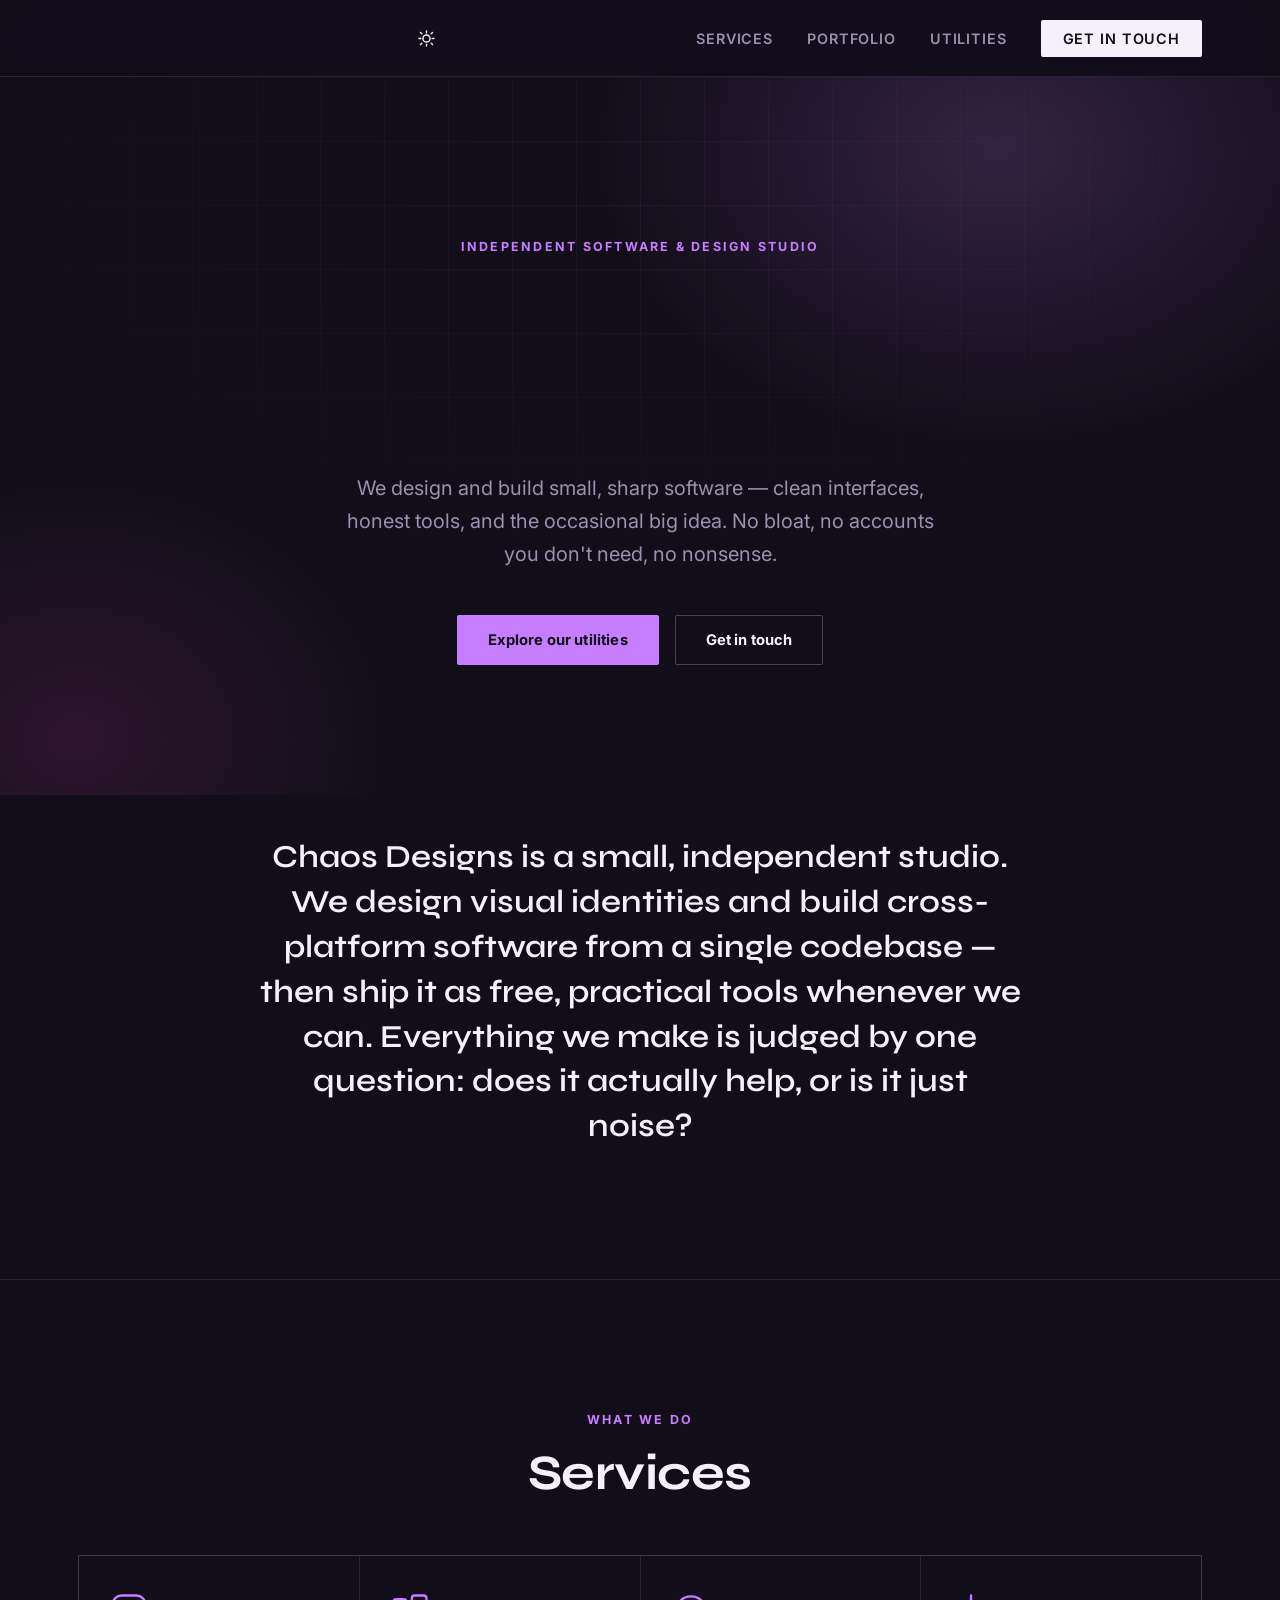
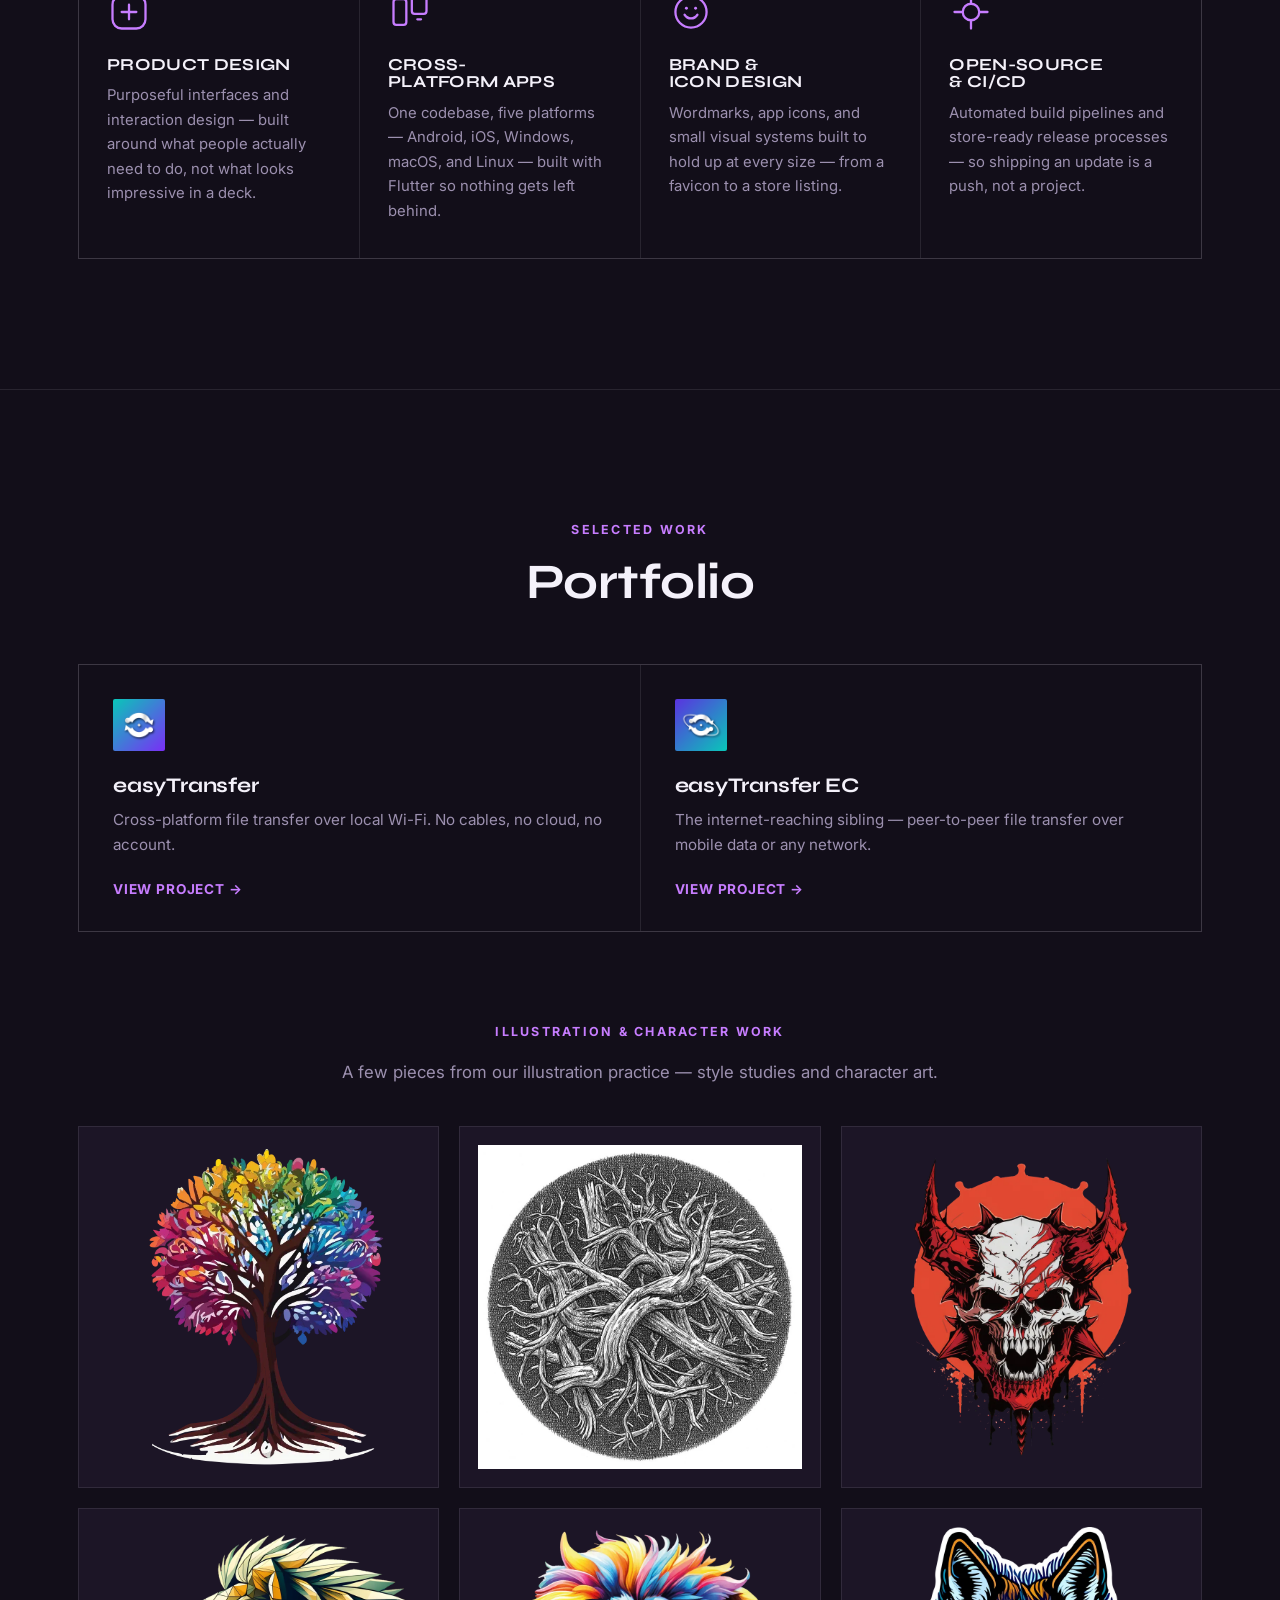
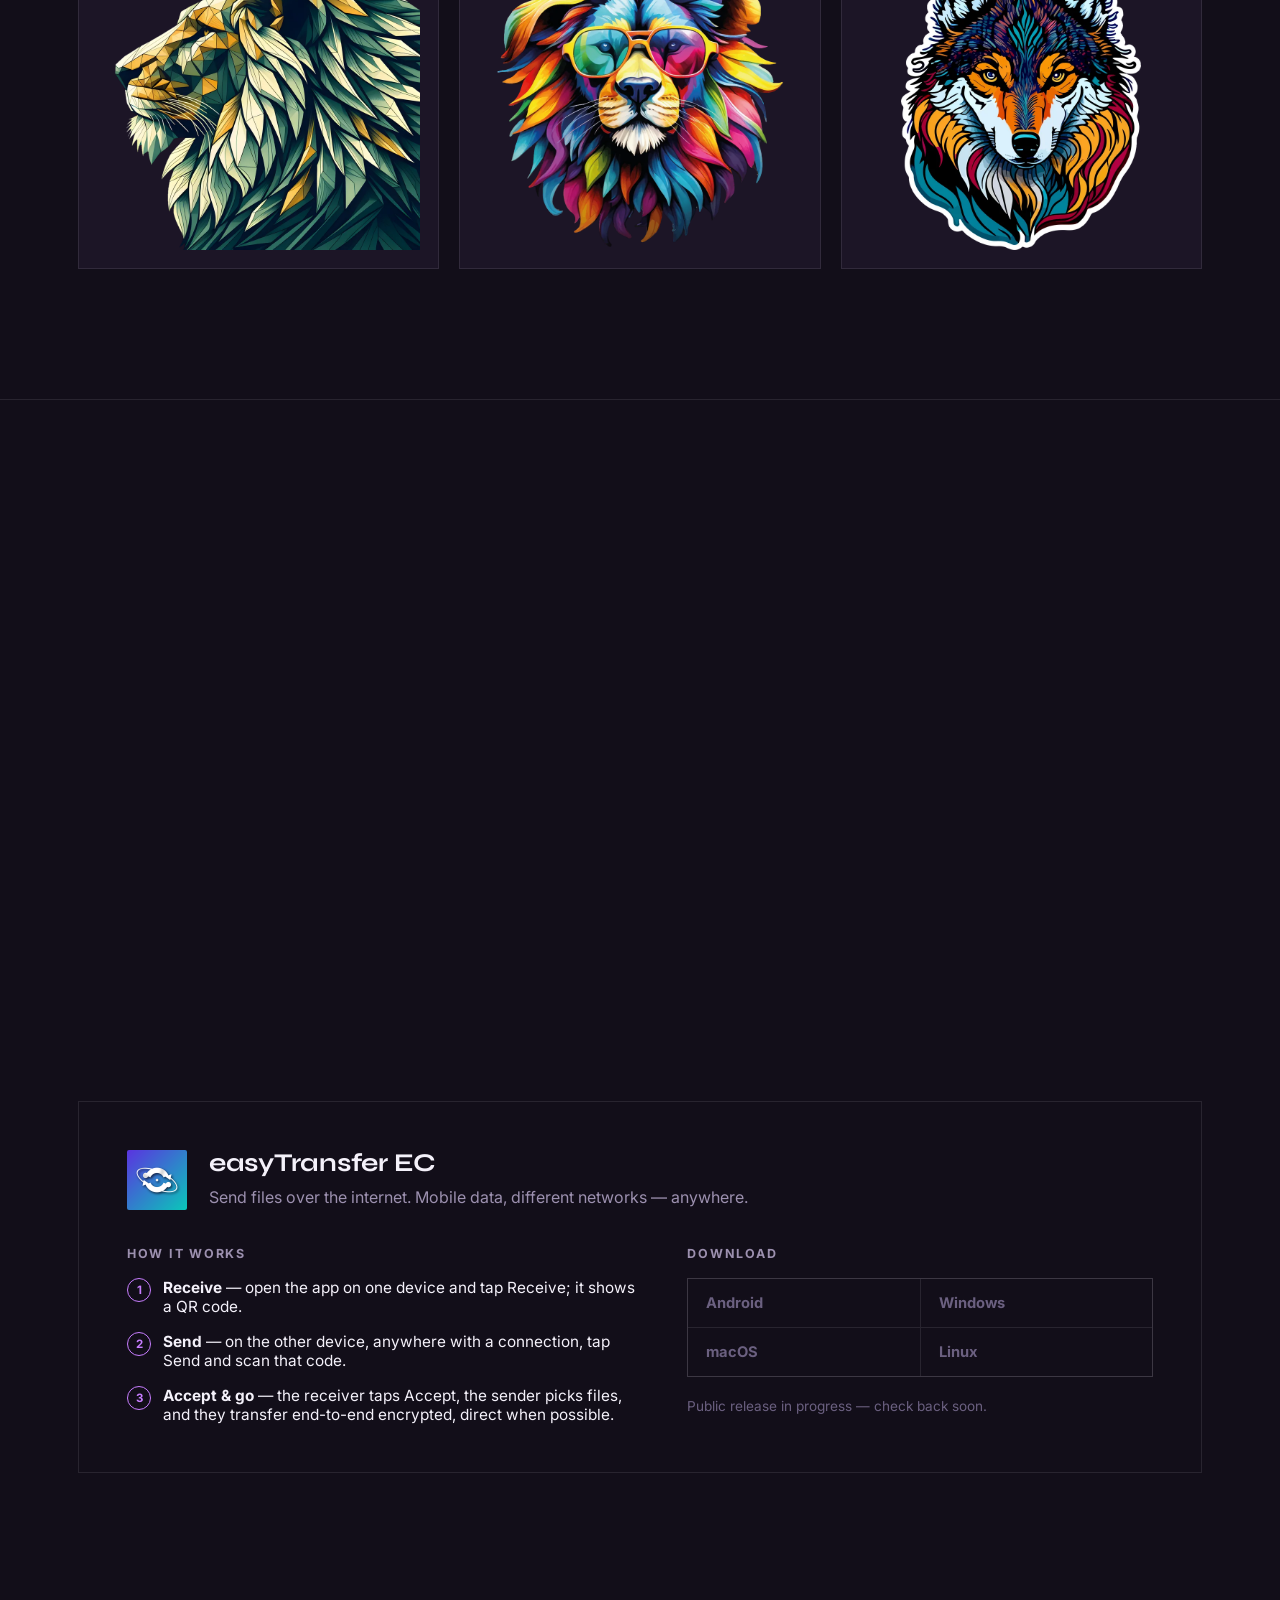
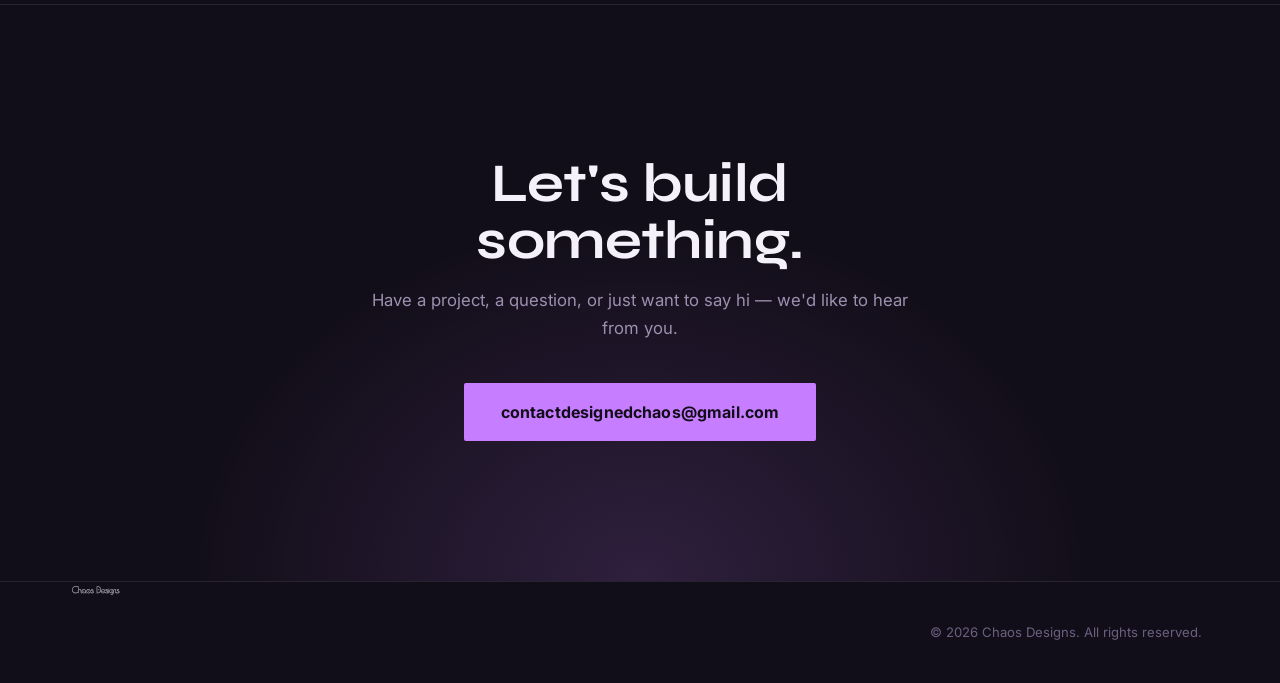
==== commit 03bb58b8: "Add illustration portfolio gallery Adds a 6-piece illustration gallery below the software portfolio " ====
--- a/index.html
+++ b/index.html
@@ -233,12 +233,37 @@
           </div>
           <span class="portfolio-link">View project →</span>
         </a>
-        <div class="card portfolio-card portfolio-card-next reveal">
-          <div class="portfolio-body portfolio-next-body">
-            <h3>Next project</h3>
-            <p>In the works. Check back soon.</p>
-          </div>
-        </div>
+      </div>
+
+      <div class="gallery-head reveal">
+        <p class="kicker">Illustration &amp; character work</p>
+        <p class="section-sub">A few pieces from our illustration practice — style studies and character art.</p>
+      </div>
+      <div class="gallery-grid">
+        <figure class="gallery-item reveal">
+          <img src="assets/portfolio/spectrum-tree.webp" alt="Spectrum Tree — a stylized tree illustration with a rainbow-gradient canopy" loading="lazy">
+          <figcaption>Spectrum Tree</figcaption>
+        </figure>
+        <figure class="gallery-item reveal">
+          <img src="assets/portfolio/tangled-roots.webp" alt="Tangled Roots — a fine-line pen and ink study of gnarled tree roots" loading="lazy">
+          <figcaption>Tangled Roots</figcaption>
+        </figure>
+        <figure class="gallery-item reveal">
+          <img src="assets/portfolio/streetwear-skull.webp" alt="Streetwear Skull — a bold red and white skull graphic for apparel" loading="lazy">
+          <figcaption>Streetwear Skull</figcaption>
+        </figure>
+        <figure class="gallery-item reveal">
+          <img src="assets/portfolio/fractured-lion.webp" alt="Fractured Pride — a low-poly geometric lion portrait" loading="lazy">
+          <figcaption>Fractured Pride</figcaption>
+        </figure>
+        <figure class="gallery-item reveal">
+          <img src="assets/portfolio/cool-cat.webp" alt="Cool Cat — a vividly colored lion character wearing sunglasses" loading="lazy">
+          <figcaption>Cool Cat</figcaption>
+        </figure>
+        <figure class="gallery-item reveal">
+          <img src="assets/portfolio/prism-wolf.webp" alt="Prism Wolf — a geometric wildlife portrait of a wolf in vivid color" loading="lazy">
+          <figcaption>Prism Wolf</figcaption>
+        </figure>
       </div>
     </div>
   </section>
--- a/styles.css
+++ b/styles.css
@@ -231,7 +231,7 @@
 
 /* ---------- Portfolio ---------- */
 .portfolio { padding: 130px 0; border-bottom: 1px solid var(--line); }
-.portfolio-grid { grid-template-columns: repeat(3, 1fr); }
+.portfolio-grid { grid-template-columns: repeat(2, 1fr); }
 .portfolio-card { display: flex; flex-direction: column; text-align: left; position: relative; background: var(--bg); padding: 34px; }
 .portfolio-card:hover { background: var(--bg-raised); }
 .portfolio-icon { width: 52px; height: 52px; margin-bottom: 24px; border-radius: var(--radius); }
@@ -241,10 +241,28 @@
   margin-top: 24px; font-weight: 700; color: var(--accent); font-size: 0.85rem;
   text-transform: uppercase; letter-spacing: 0.06em;
 }
-.portfolio-card-next { opacity: 0.55; }
-.portfolio-card-next:hover { background: var(--bg); }
-.portfolio-next-body h3 { color: var(--muted); }
-.portfolio-next-body p { color: var(--muted-dim); }
+
+.gallery-head { max-width: 640px; margin: 90px auto 40px; text-align: center; }
+.gallery-grid {
+  display: grid; grid-template-columns: repeat(3, 1fr); gap: 20px;
+}
+.gallery-item {
+  margin: 0; position: relative; overflow: hidden; background: var(--bg-raised);
+  border: 1px solid var(--line); aspect-ratio: 1 / 1;
+}
+.gallery-item img {
+  width: 100%; height: 100%; object-fit: contain; padding: 18px;
+  transition: transform 0.35s ease;
+}
+.gallery-item:hover img { transform: scale(1.06); }
+.gallery-item figcaption {
+  position: absolute; left: 0; right: 0; bottom: 0; padding: 10px 14px;
+  font-size: 0.8rem; font-weight: 700; letter-spacing: 0.03em;
+  background: linear-gradient(180deg, transparent, var(--bg) 85%);
+  color: var(--text); opacity: 0; transform: translateY(6px);
+  transition: opacity 0.25s ease, transform 0.25s ease;
+}
+.gallery-item:hover figcaption { opacity: 1; transform: translateY(0); }
 
 /* ---------- Utilities ---------- */
 .utilities { padding: 130px 0; }
@@ -308,6 +326,7 @@
 @media (max-width: 900px) {
   .services-grid { grid-template-columns: repeat(2, 1fr); }
   .portfolio-grid { grid-template-columns: repeat(2, 1fr); }
+  .gallery-grid { grid-template-columns: repeat(2, 1fr); }
   .util-body { grid-template-columns: 1fr; gap: 32px; }
 }
 
@@ -326,6 +345,7 @@
   .hero { padding: 120px 0 90px; }
   .services-grid { grid-template-columns: 1fr; }
   .portfolio-grid { grid-template-columns: 1fr; }
+  .gallery-grid { grid-template-columns: repeat(2, 1fr); gap: 12px; }
   .util-card { padding: 30px; }
   .download-grid { grid-template-columns: 1fr; }
   .about-text { font-size: 1.3rem; }
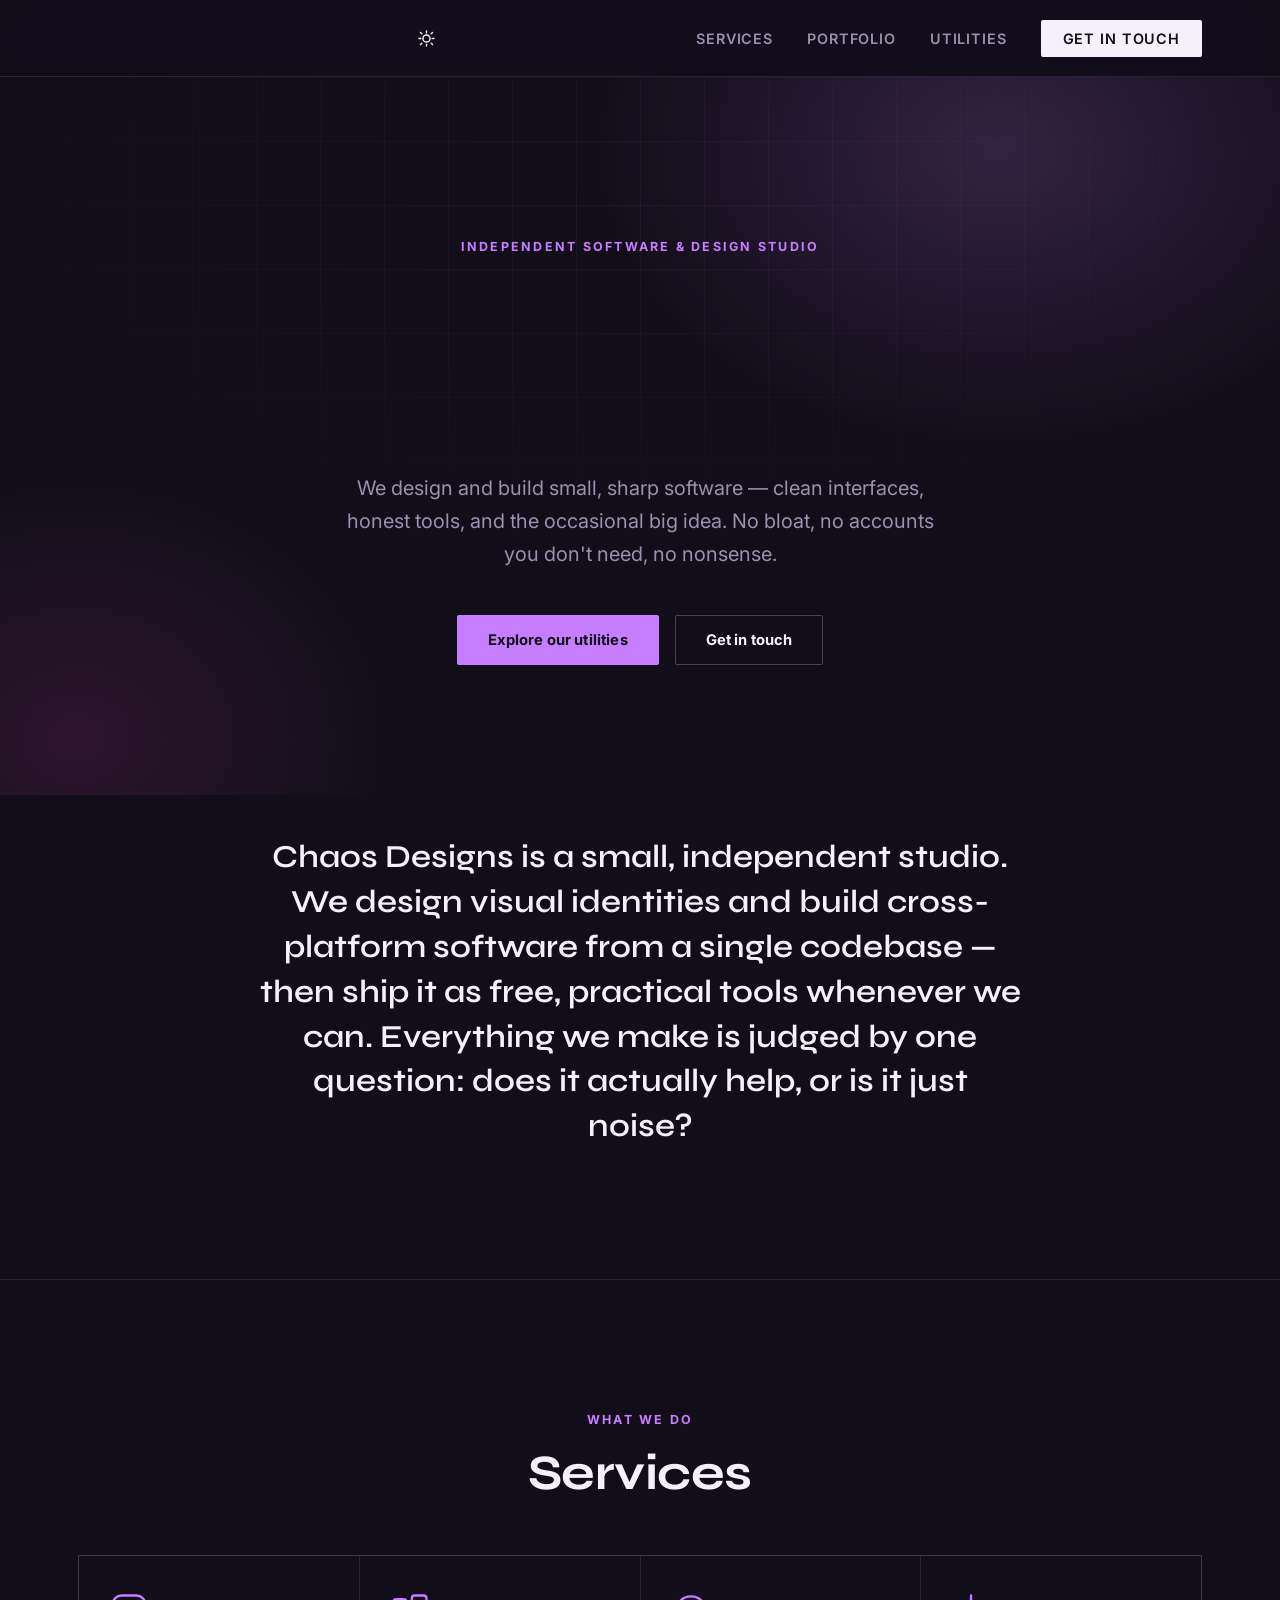
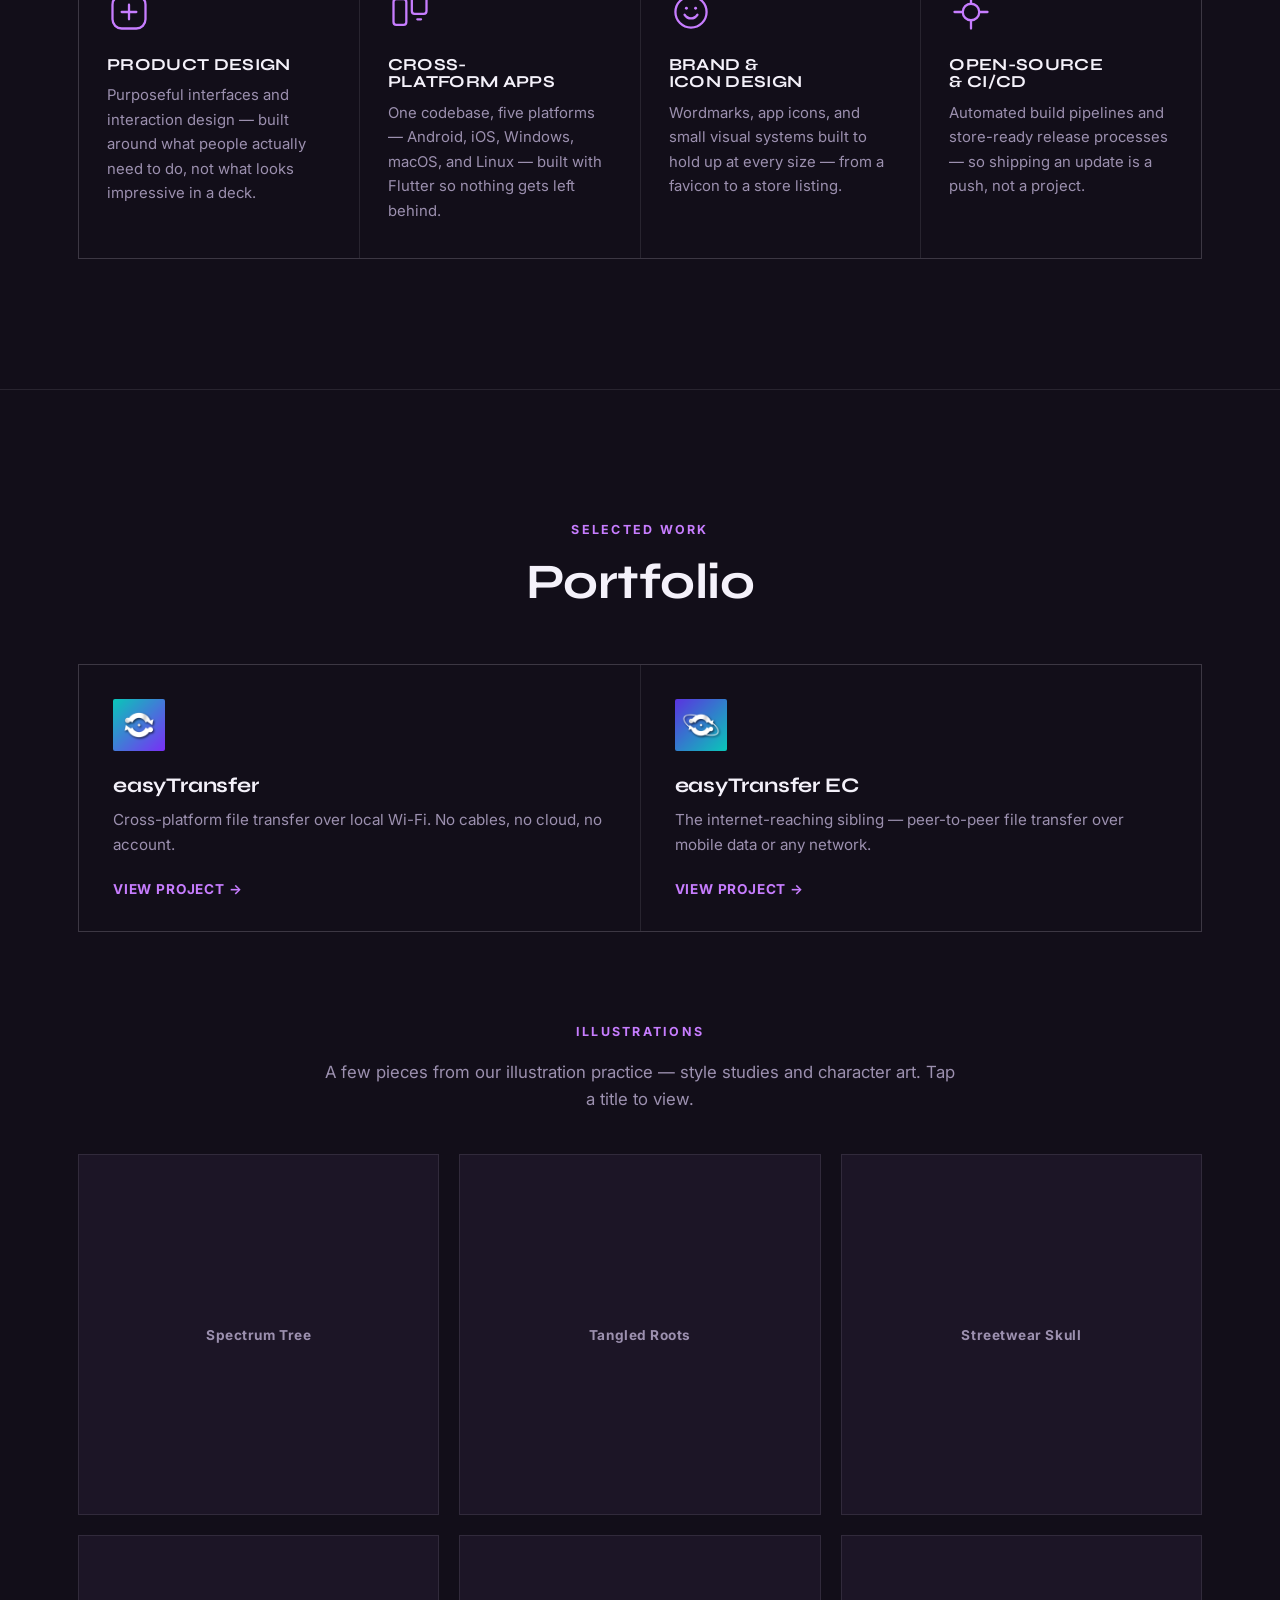
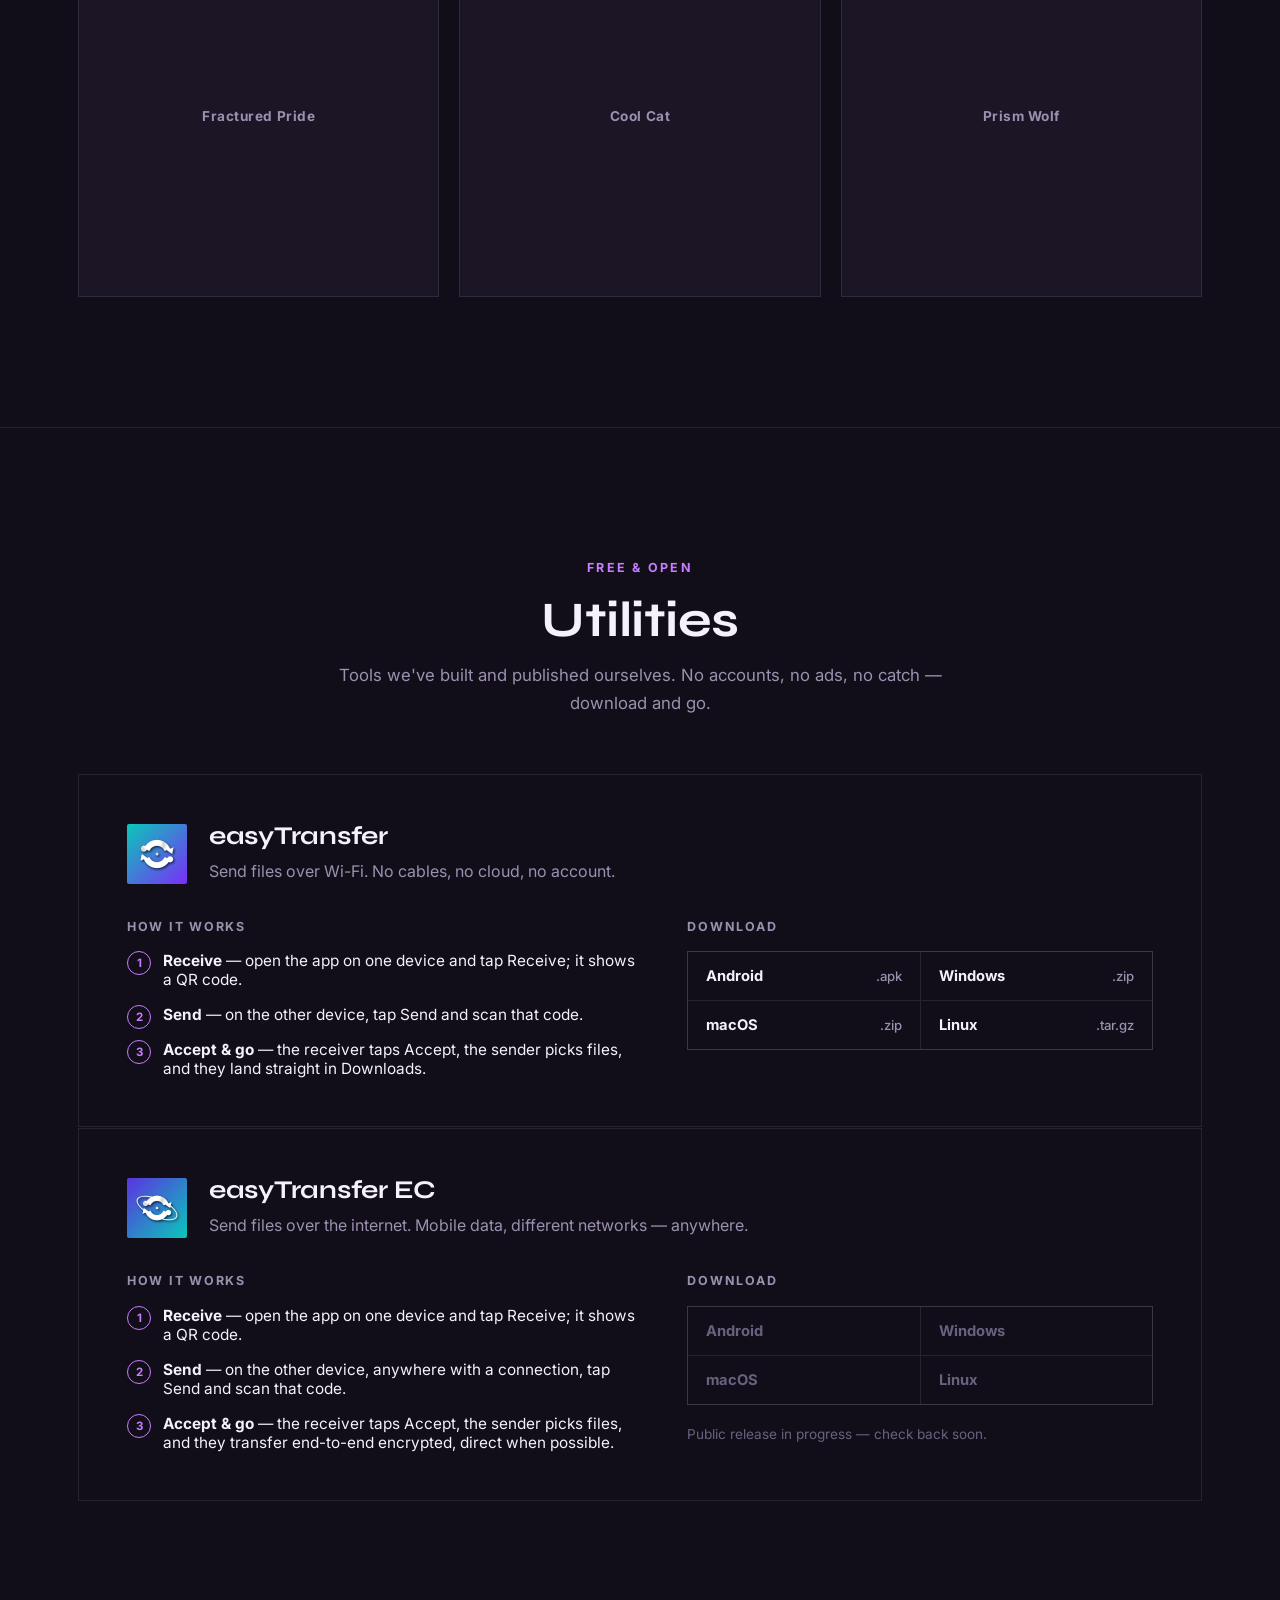
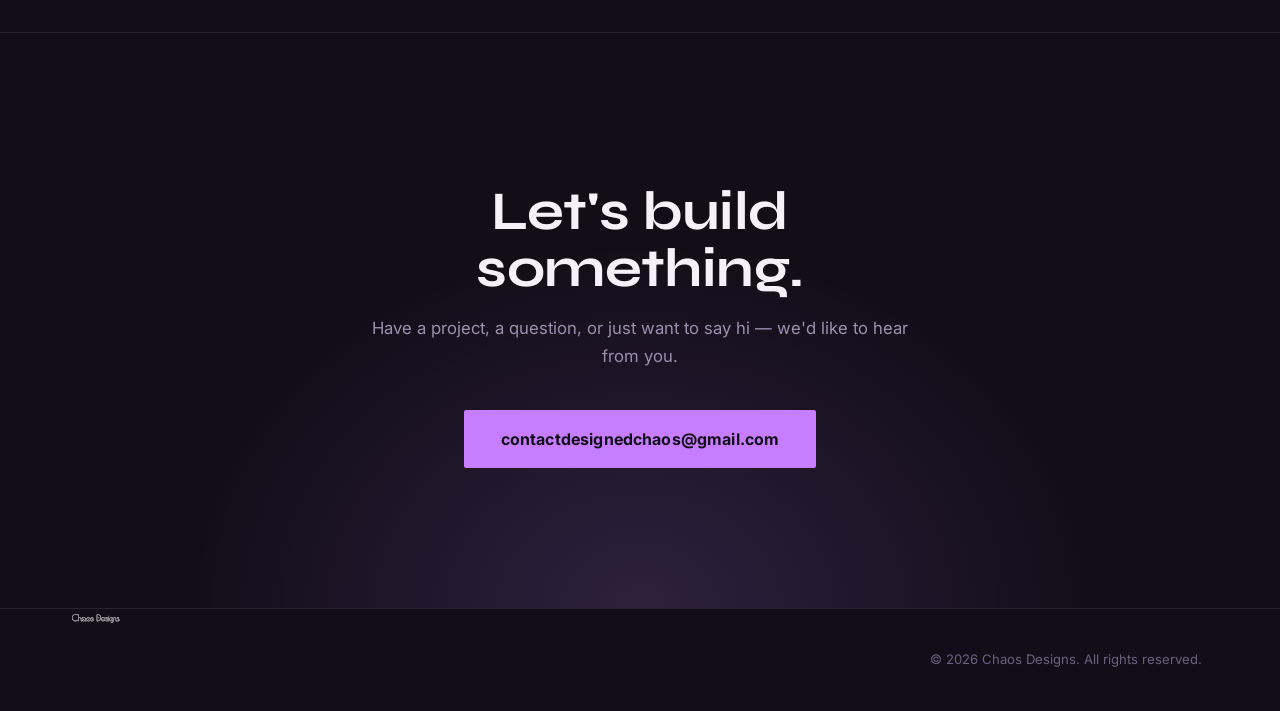
==== commit 2ad02199: "Fix faded wordmark visibility and make illustration gallery click-to-reveal The multi-opacity anti-a" ====
--- a/index.html
+++ b/index.html
@@ -236,34 +236,28 @@
       </div>
 
       <div class="gallery-head reveal">
-        <p class="kicker">Illustration &amp; character work</p>
-        <p class="section-sub">A few pieces from our illustration practice — style studies and character art.</p>
+        <p class="kicker">Illustrations</p>
+        <p class="section-sub">A few pieces from our illustration practice — style studies and character art. Tap a title to view.</p>
       </div>
       <div class="gallery-grid">
-        <figure class="gallery-item reveal">
-          <img src="assets/portfolio/spectrum-tree.webp" alt="Spectrum Tree — a stylized tree illustration with a rainbow-gradient canopy" loading="lazy">
-          <figcaption>Spectrum Tree</figcaption>
-        </figure>
-        <figure class="gallery-item reveal">
-          <img src="assets/portfolio/tangled-roots.webp" alt="Tangled Roots — a fine-line pen and ink study of gnarled tree roots" loading="lazy">
-          <figcaption>Tangled Roots</figcaption>
-        </figure>
-        <figure class="gallery-item reveal">
-          <img src="assets/portfolio/streetwear-skull.webp" alt="Streetwear Skull — a bold red and white skull graphic for apparel" loading="lazy">
-          <figcaption>Streetwear Skull</figcaption>
-        </figure>
-        <figure class="gallery-item reveal">
-          <img src="assets/portfolio/fractured-lion.webp" alt="Fractured Pride — a low-poly geometric lion portrait" loading="lazy">
-          <figcaption>Fractured Pride</figcaption>
-        </figure>
-        <figure class="gallery-item reveal">
-          <img src="assets/portfolio/cool-cat.webp" alt="Cool Cat — a vividly colored lion character wearing sunglasses" loading="lazy">
-          <figcaption>Cool Cat</figcaption>
-        </figure>
-        <figure class="gallery-item reveal">
-          <img src="assets/portfolio/prism-wolf.webp" alt="Prism Wolf — a geometric wildlife portrait of a wolf in vivid color" loading="lazy">
-          <figcaption>Prism Wolf</figcaption>
-        </figure>
+        <button type="button" class="gallery-item reveal" data-src="assets/portfolio/spectrum-tree.webp" data-alt="Spectrum Tree — a stylized tree illustration with a rainbow-gradient canopy">
+          <span class="gallery-caption">Spectrum Tree</span>
+        </button>
+        <button type="button" class="gallery-item reveal" data-src="assets/portfolio/tangled-roots.webp" data-alt="Tangled Roots — a fine-line pen and ink study of gnarled tree roots">
+          <span class="gallery-caption">Tangled Roots</span>
+        </button>
+        <button type="button" class="gallery-item reveal" data-src="assets/portfolio/streetwear-skull.webp" data-alt="Streetwear Skull — a bold red and white skull graphic for apparel">
+          <span class="gallery-caption">Streetwear Skull</span>
+        </button>
+        <button type="button" class="gallery-item reveal" data-src="assets/portfolio/fractured-lion.webp" data-alt="Fractured Pride — a low-poly geometric lion portrait">
+          <span class="gallery-caption">Fractured Pride</span>
+        </button>
+        <button type="button" class="gallery-item reveal" data-src="assets/portfolio/cool-cat.webp" data-alt="Cool Cat — a vividly colored lion character wearing sunglasses">
+          <span class="gallery-caption">Cool Cat</span>
+        </button>
+        <button type="button" class="gallery-item reveal" data-src="assets/portfolio/prism-wolf.webp" data-alt="Prism Wolf — a geometric wildlife portrait of a wolf in vivid color">
+          <span class="gallery-caption">Prism Wolf</span>
+        </button>
       </div>
     </div>
   </section>
--- a/styles.css
+++ b/styles.css
@@ -111,14 +111,9 @@
 .header-inner { display: flex; align-items: center; justify-content: space-between; height: 76px; }
 
 .logo-svg { display: block; overflow: visible; }
-/* Opacity tiers reproduce the source's anti-aliased soft edge — lightest
-   (barely-there fringe) through wm-t5 (solid core) — as currentColor, so
-   it adapts to either theme instead of needing a background-matched cutout. */
-.wm-t1 { fill: currentColor; fill-opacity: 0.20; }
-.wm-t2 { fill: currentColor; fill-opacity: 0.42; }
-.wm-t3 { fill: currentColor; fill-opacity: 0.65; }
-.wm-t4 { fill: currentColor; fill-opacity: 0.85; }
-.wm-t5 { fill: currentColor; fill-opacity: 1; }
+/* Solid currentColor fill so the wordmark adapts to either theme and stays
+   crisp and legible at the small nav/footer sizes, not just the hero size. */
+.wm-t1, .wm-t2, .wm-t3, .wm-t4, .wm-t5 { fill: currentColor; fill-opacity: 1; }
 .brand-mark { height: 22px; width: auto; color: var(--text); }
 
 .header-actions { display: flex; align-items: center; gap: 6px; }
@@ -248,21 +243,31 @@
 }
 .gallery-item {
   margin: 0; position: relative; overflow: hidden; background: var(--bg-raised);
-  border: 1px solid var(--line); aspect-ratio: 1 / 1;
-}
+  border: 1px solid var(--line); aspect-ratio: 1 / 1; display: block; width: 100%;
+  padding: 0; cursor: pointer; font: inherit; color: inherit;
+  -webkit-appearance: none; appearance: none;
+  transition: background-color 0.25s ease, border-color 0.25s ease;
+}
+.gallery-item:hover,
+.gallery-item:focus-visible { background: var(--surface); border-color: var(--accent); }
+.gallery-caption {
+  position: absolute; inset: 0; display: flex; align-items: center; justify-content: center;
+  padding: 20px; text-align: center; font-size: 0.85rem; font-weight: 700;
+  letter-spacing: 0.04em; color: var(--muted);
+  transition: opacity 0.2s ease, color 0.2s ease;
+}
+.gallery-item:hover .gallery-caption,
+.gallery-item:focus-visible .gallery-caption { color: var(--accent); }
 .gallery-item img {
   width: 100%; height: 100%; object-fit: contain; padding: 18px;
-  transition: transform 0.35s ease;
-}
-.gallery-item:hover img { transform: scale(1.06); }
-.gallery-item figcaption {
-  position: absolute; left: 0; right: 0; bottom: 0; padding: 10px 14px;
-  font-size: 0.8rem; font-weight: 700; letter-spacing: 0.03em;
+  position: absolute; inset: 0; opacity: 0; transition: opacity 0.3s ease;
+}
+.gallery-item.is-revealed img { opacity: 1; }
+.gallery-item.is-revealed .gallery-caption {
+  inset: auto 0 0 0; padding: 10px 14px; justify-content: flex-start;
   background: linear-gradient(180deg, transparent, var(--bg) 85%);
-  color: var(--text); opacity: 0; transform: translateY(6px);
-  transition: opacity 0.25s ease, transform 0.25s ease;
-}
-.gallery-item:hover figcaption { opacity: 1; transform: translateY(0); }
+  color: var(--text);
+}
 
 /* ---------- Utilities ---------- */
 .utilities { padding: 130px 0; }
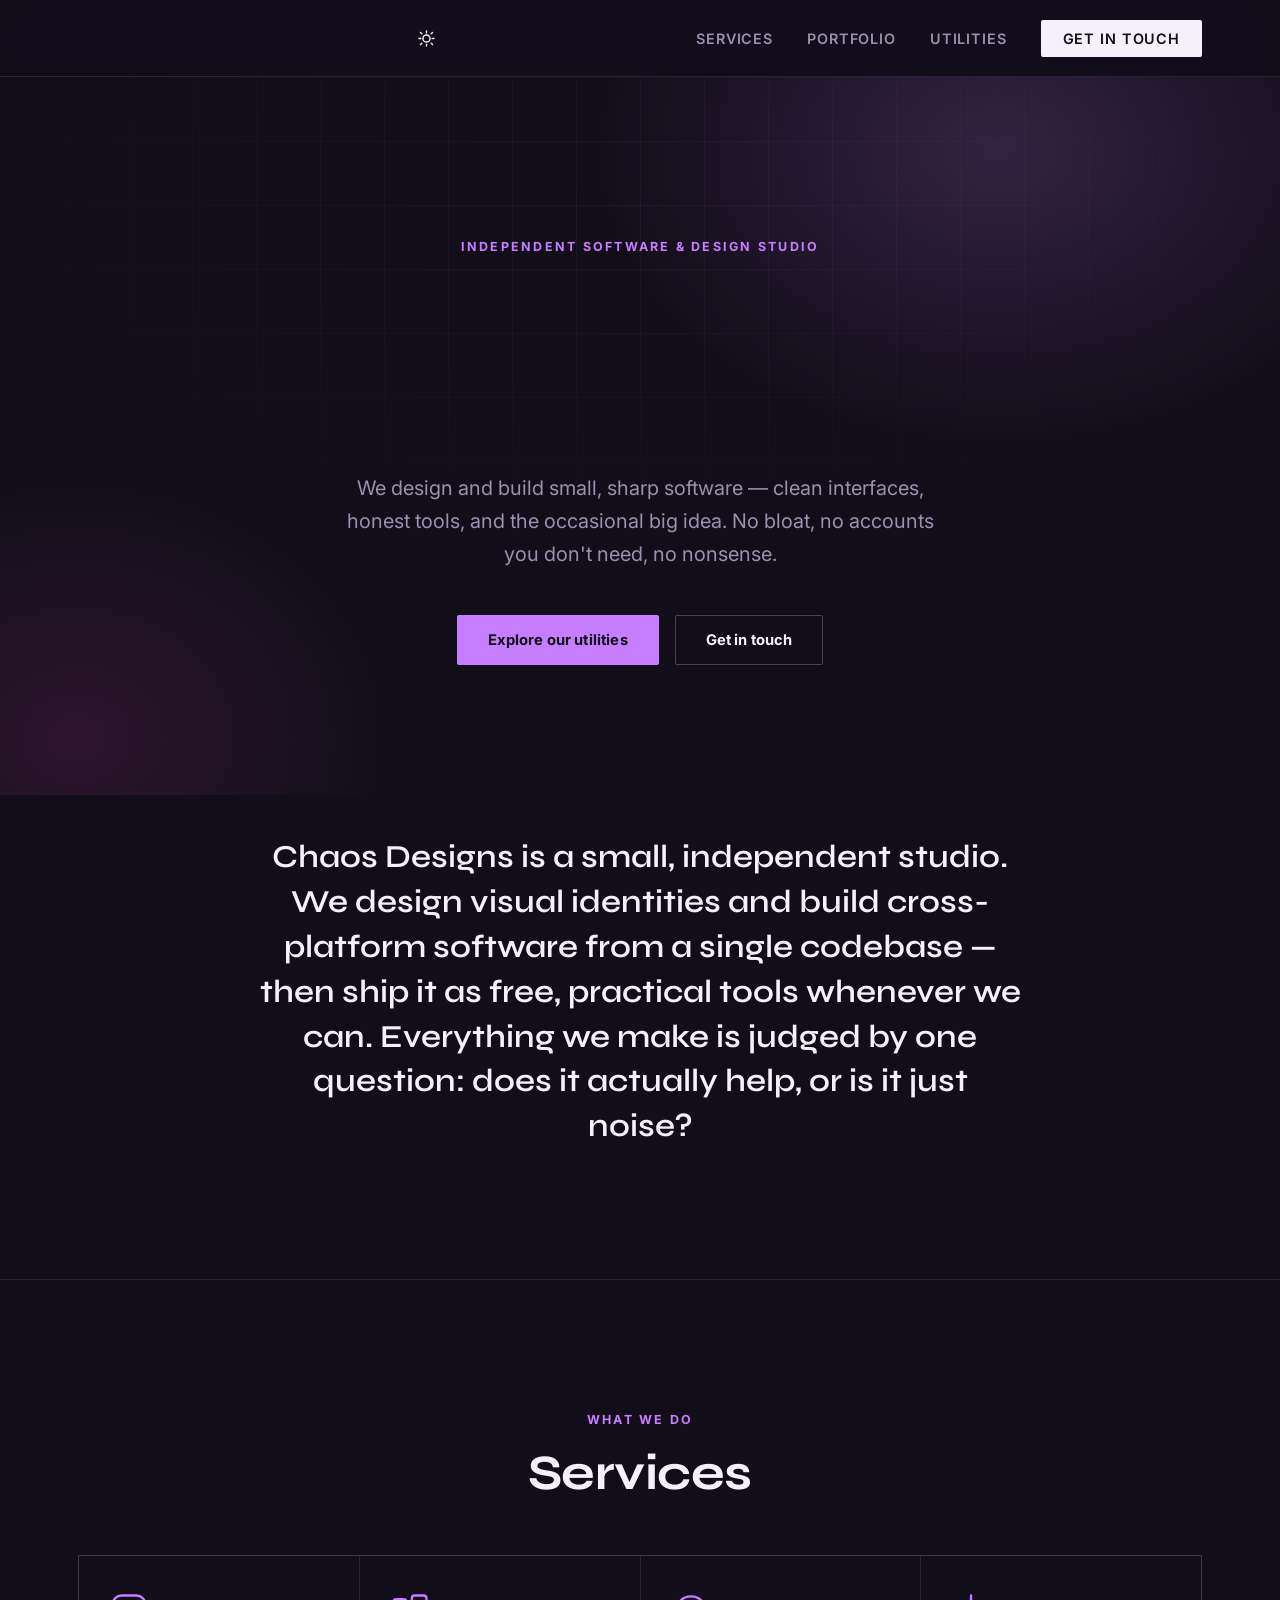
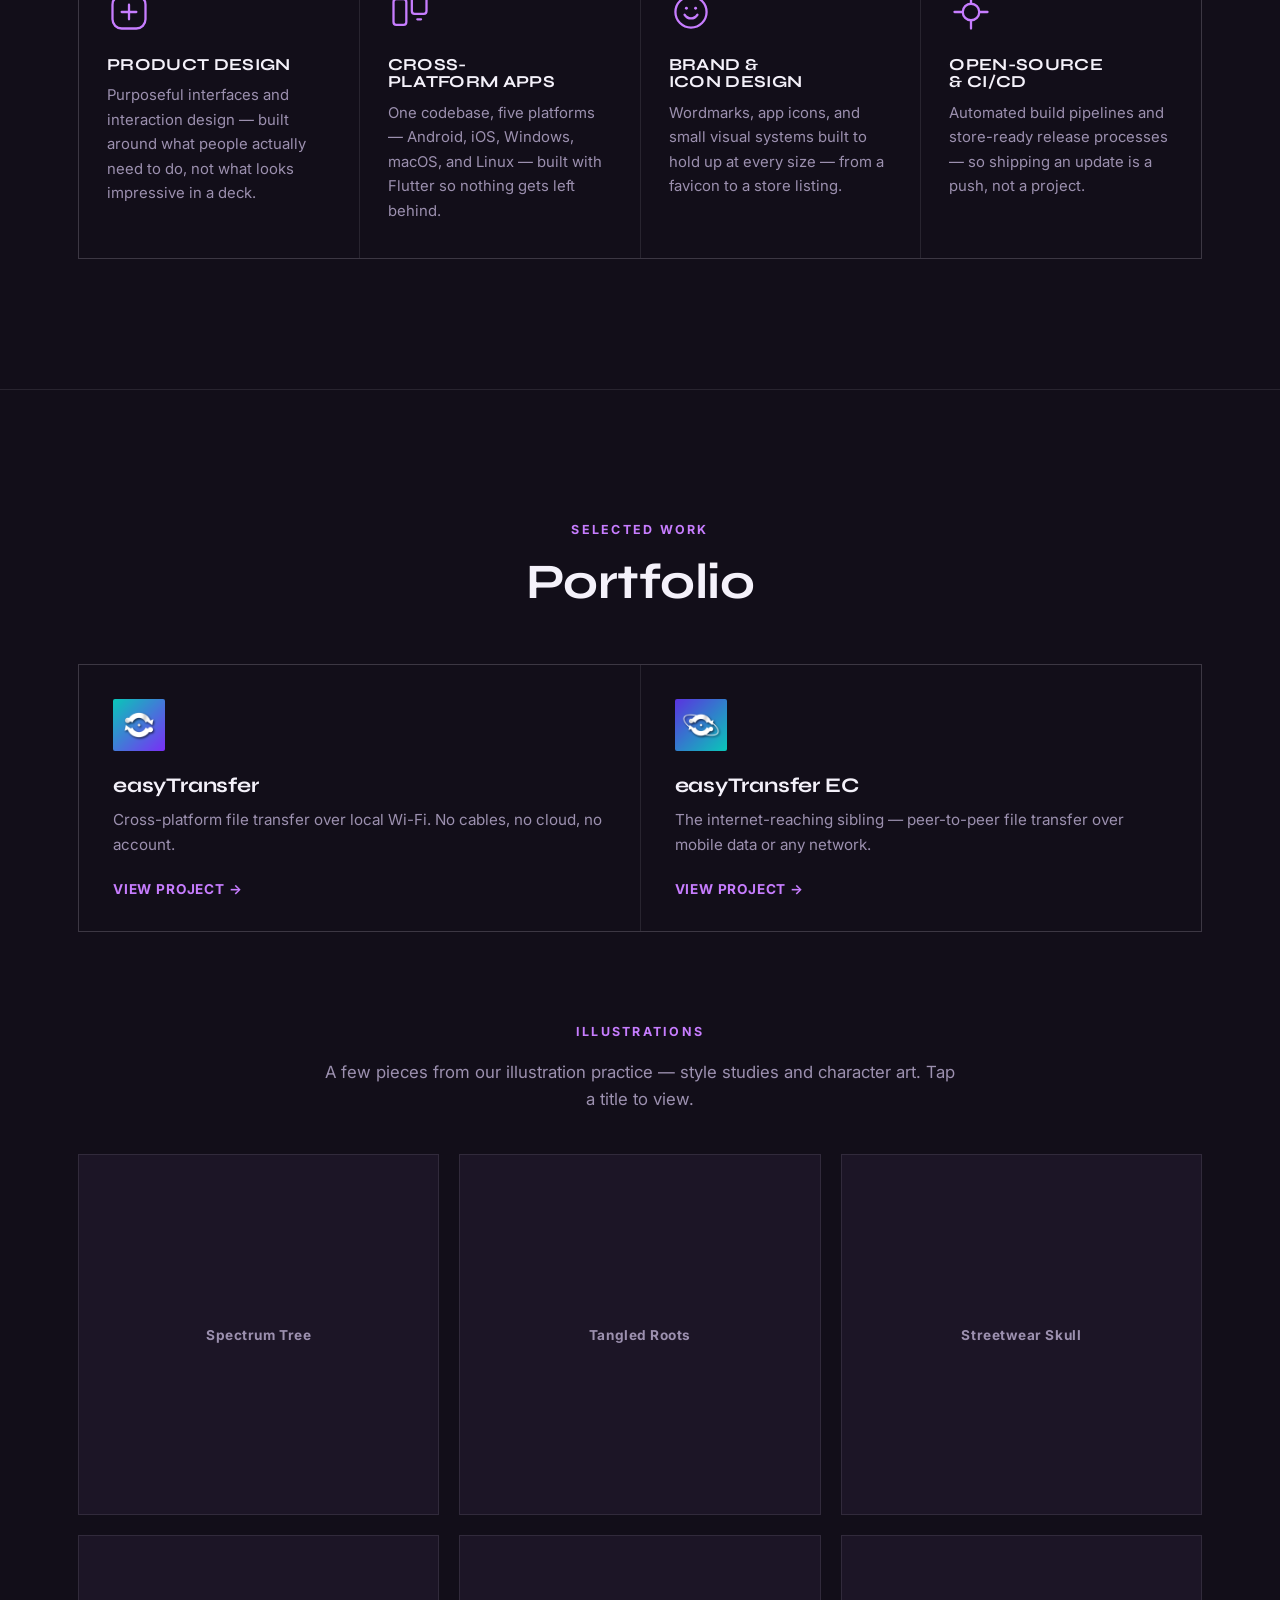
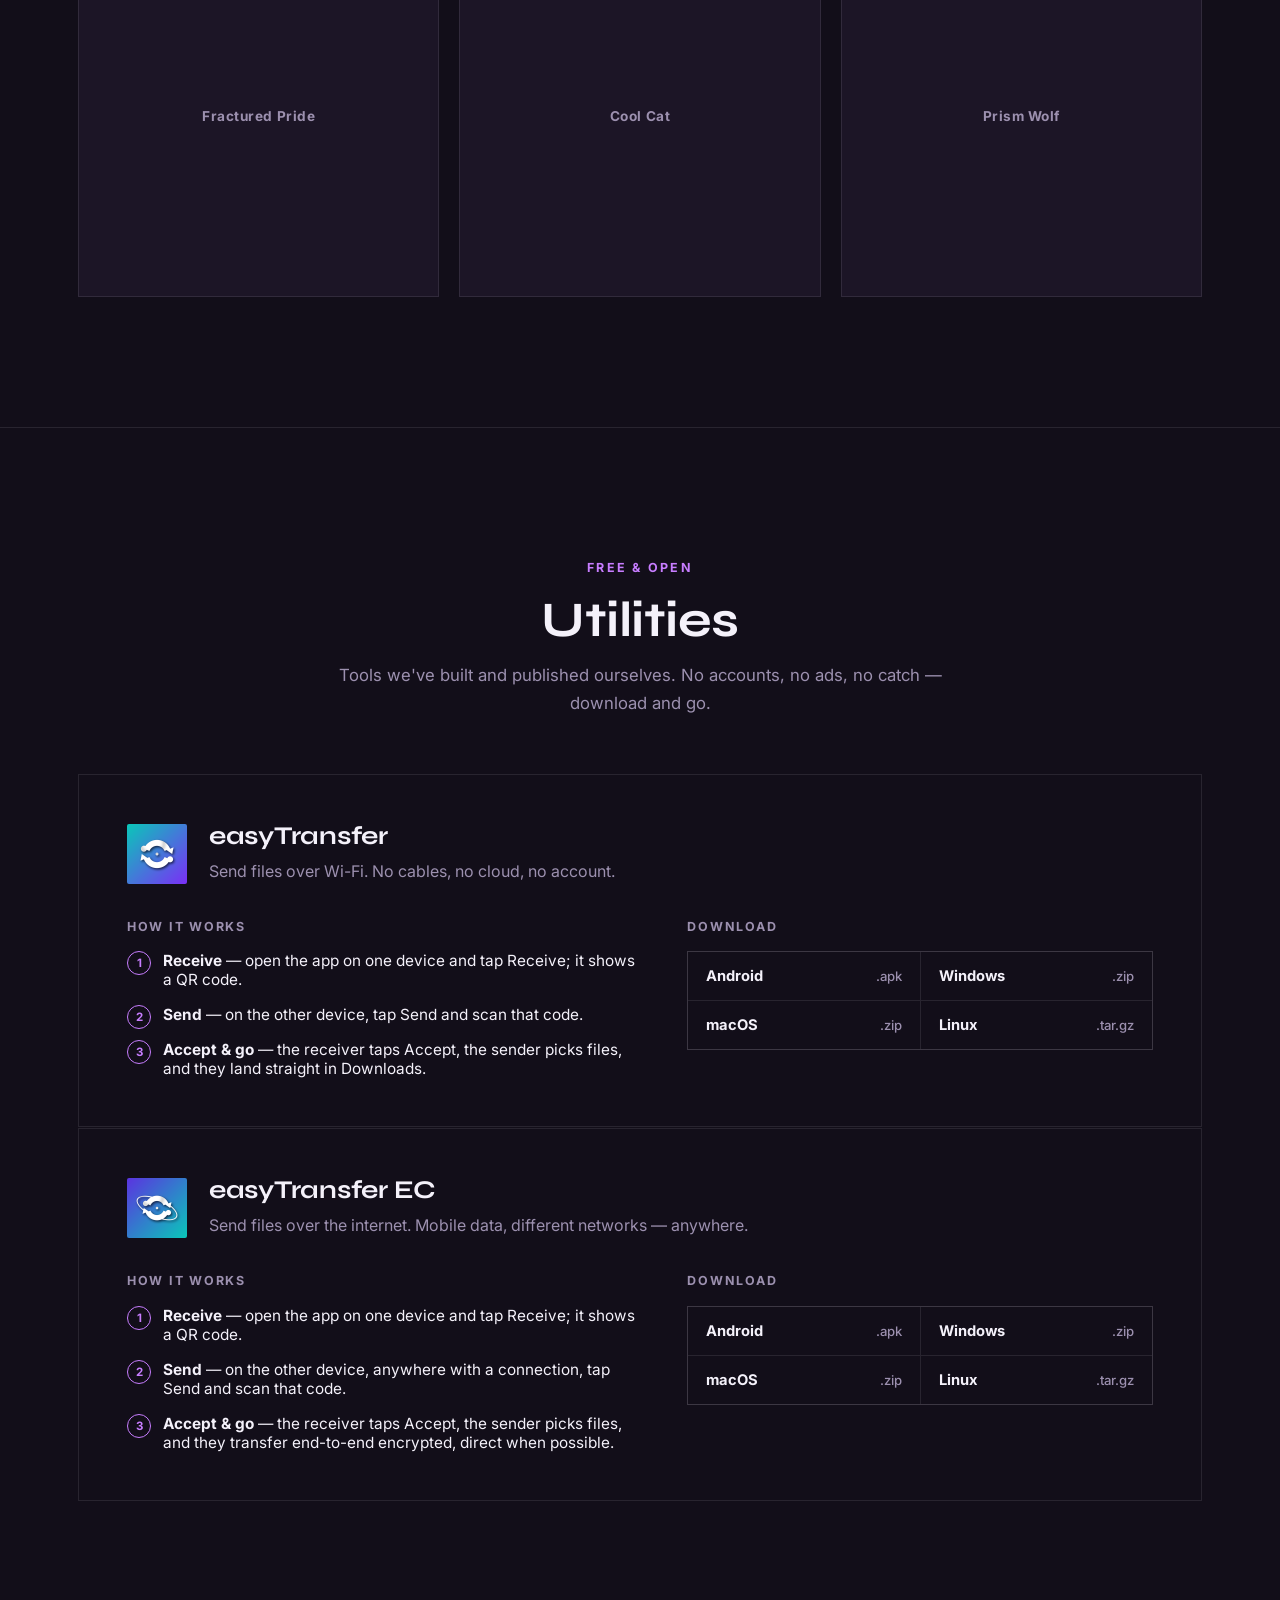
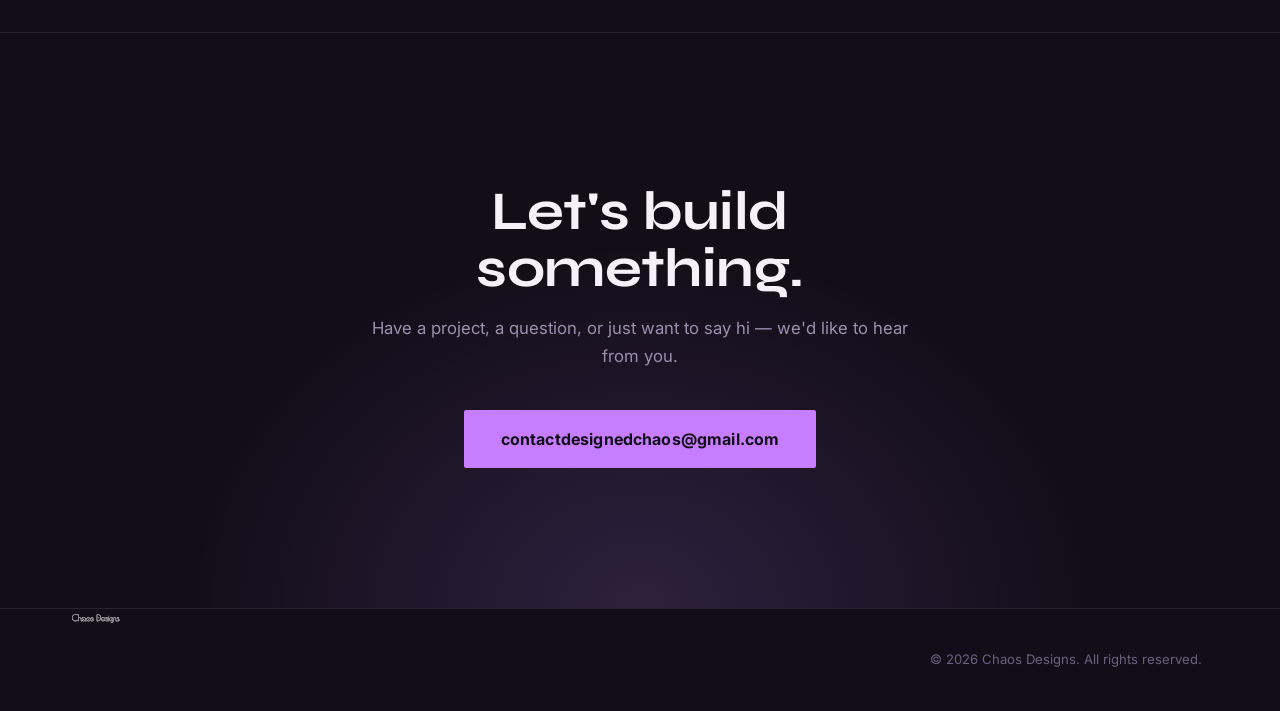
==== commit 0c0424d8: "Add real easyTransfer EC download links EC's v1.0.1 release is now published with binaries for all f" ====
--- a/index.html
+++ b/index.html
@@ -330,13 +330,20 @@
 
           <div class="util-downloads">
             <h4>Download</h4>
-            <div class="download-grid download-grid-pending">
-              <span class="dl-btn dl-btn-pending">Android</span>
-              <span class="dl-btn dl-btn-pending">Windows</span>
-              <span class="dl-btn dl-btn-pending">macOS</span>
-              <span class="dl-btn dl-btn-pending">Linux</span>
+            <div class="download-grid">
+              <a class="dl-btn" href="https://github.com/contactdesignedchaos/easyTransfer-EC-releases/releases/download/v1.0.1/app-release.apk">
+                <span class="dl-platform">Android</span><span class="dl-file">.apk</span>
+              </a>
+              <a class="dl-btn" href="https://github.com/contactdesignedchaos/easyTransfer-EC-releases/releases/download/v1.0.1/easyTransferEC-windows.zip">
+                <span class="dl-platform">Windows</span><span class="dl-file">.zip</span>
+              </a>
+              <a class="dl-btn" href="https://github.com/contactdesignedchaos/easyTransfer-EC-releases/releases/download/v1.0.1/easyTransferEC-macos.zip">
+                <span class="dl-platform">macOS</span><span class="dl-file">.zip</span>
+              </a>
+              <a class="dl-btn" href="https://github.com/contactdesignedchaos/easyTransfer-EC-releases/releases/download/v1.0.1/easyTransferEC-linux.tar.gz">
+                <span class="dl-platform">Linux</span><span class="dl-file">.tar.gz</span>
+              </a>
             </div>
-            <p class="pending-note">Public release in progress — check back soon.</p>
           </div>
         </div>
       </article>
--- a/styles.css
+++ b/styles.css
@@ -301,9 +301,6 @@
 .dl-btn:hover { background: var(--accent); color: var(--bg); }
 .dl-btn:hover .dl-file { color: var(--bg); opacity: 0.7; }
 .dl-file { color: var(--muted); font-weight: 500; font-size: 0.82rem; }
-.dl-btn-pending { color: var(--muted-dim); cursor: default; background: var(--bg); }
-.dl-btn-pending:hover { background: var(--bg); color: var(--muted-dim); }
-.pending-note { font-size: 0.85rem; color: var(--muted-dim); margin-top: 4px; }
 
 /* ---------- Contact ---------- */
 .contact {
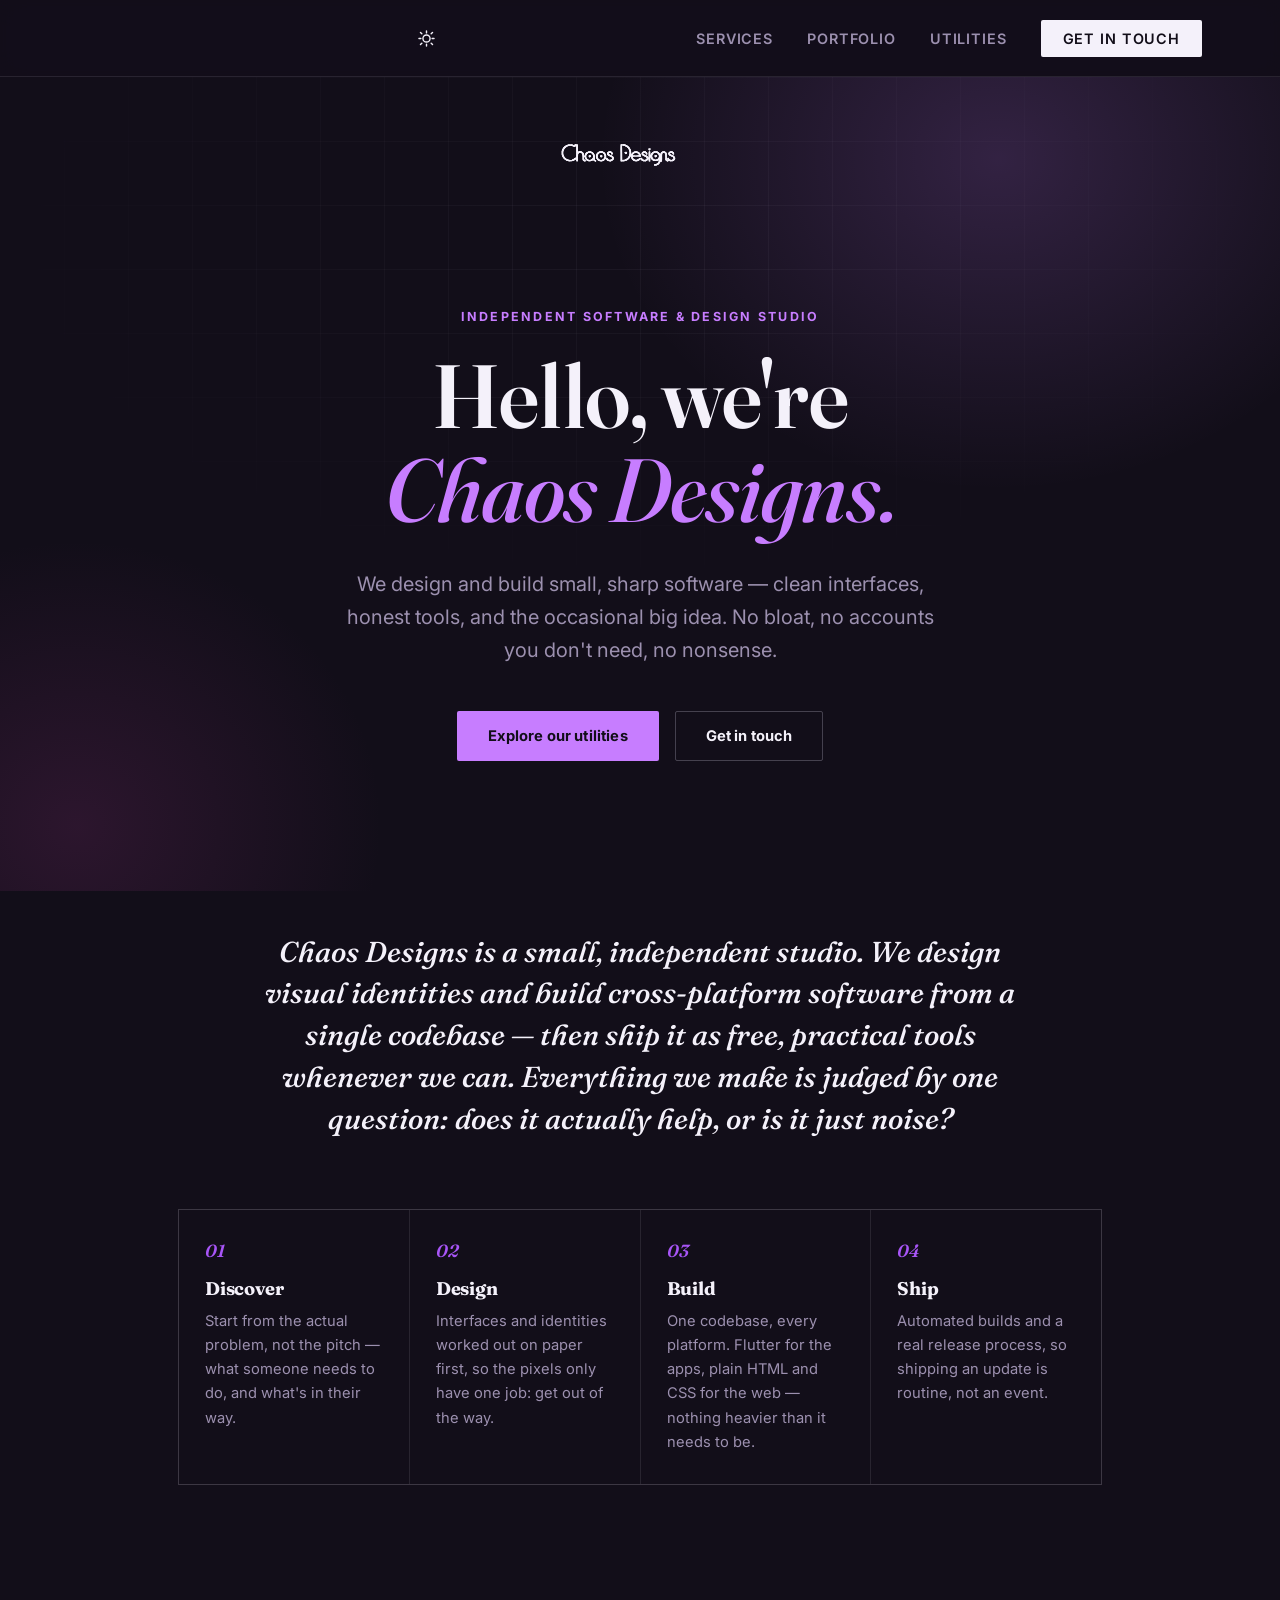
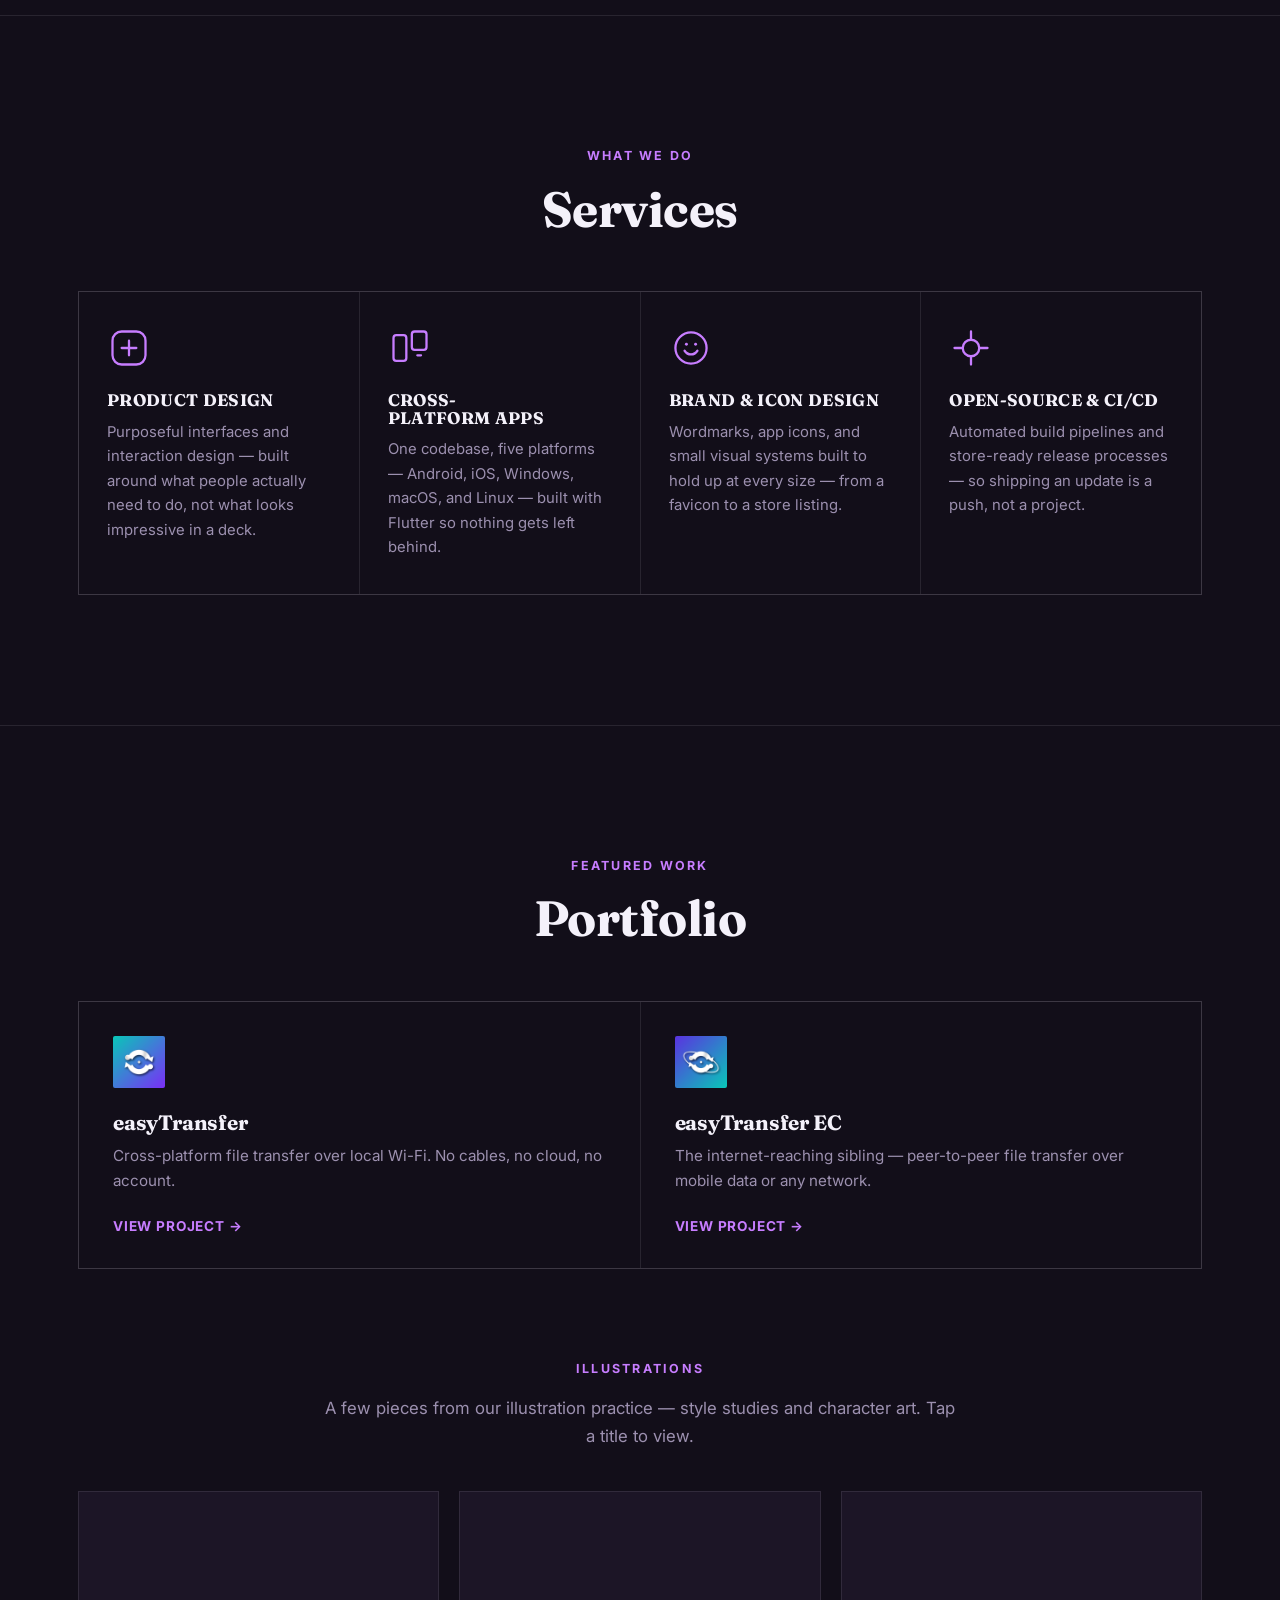
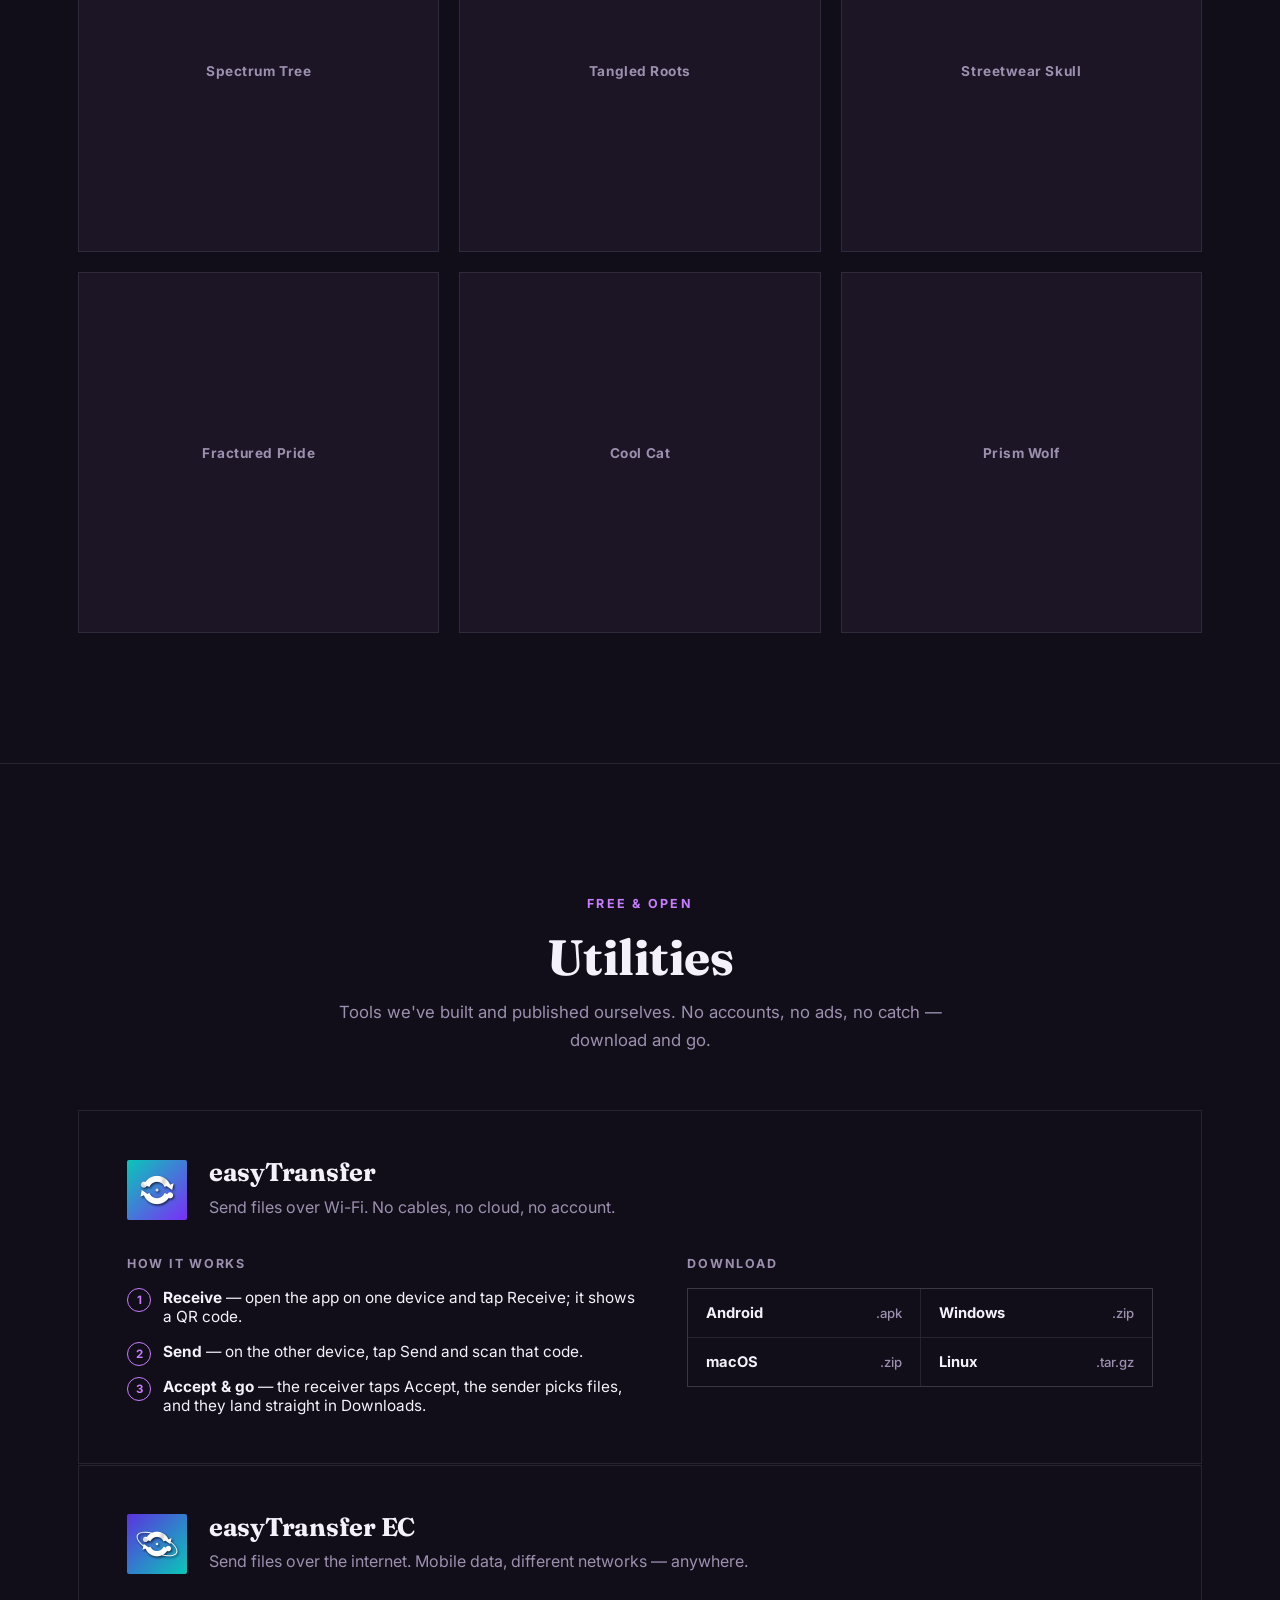
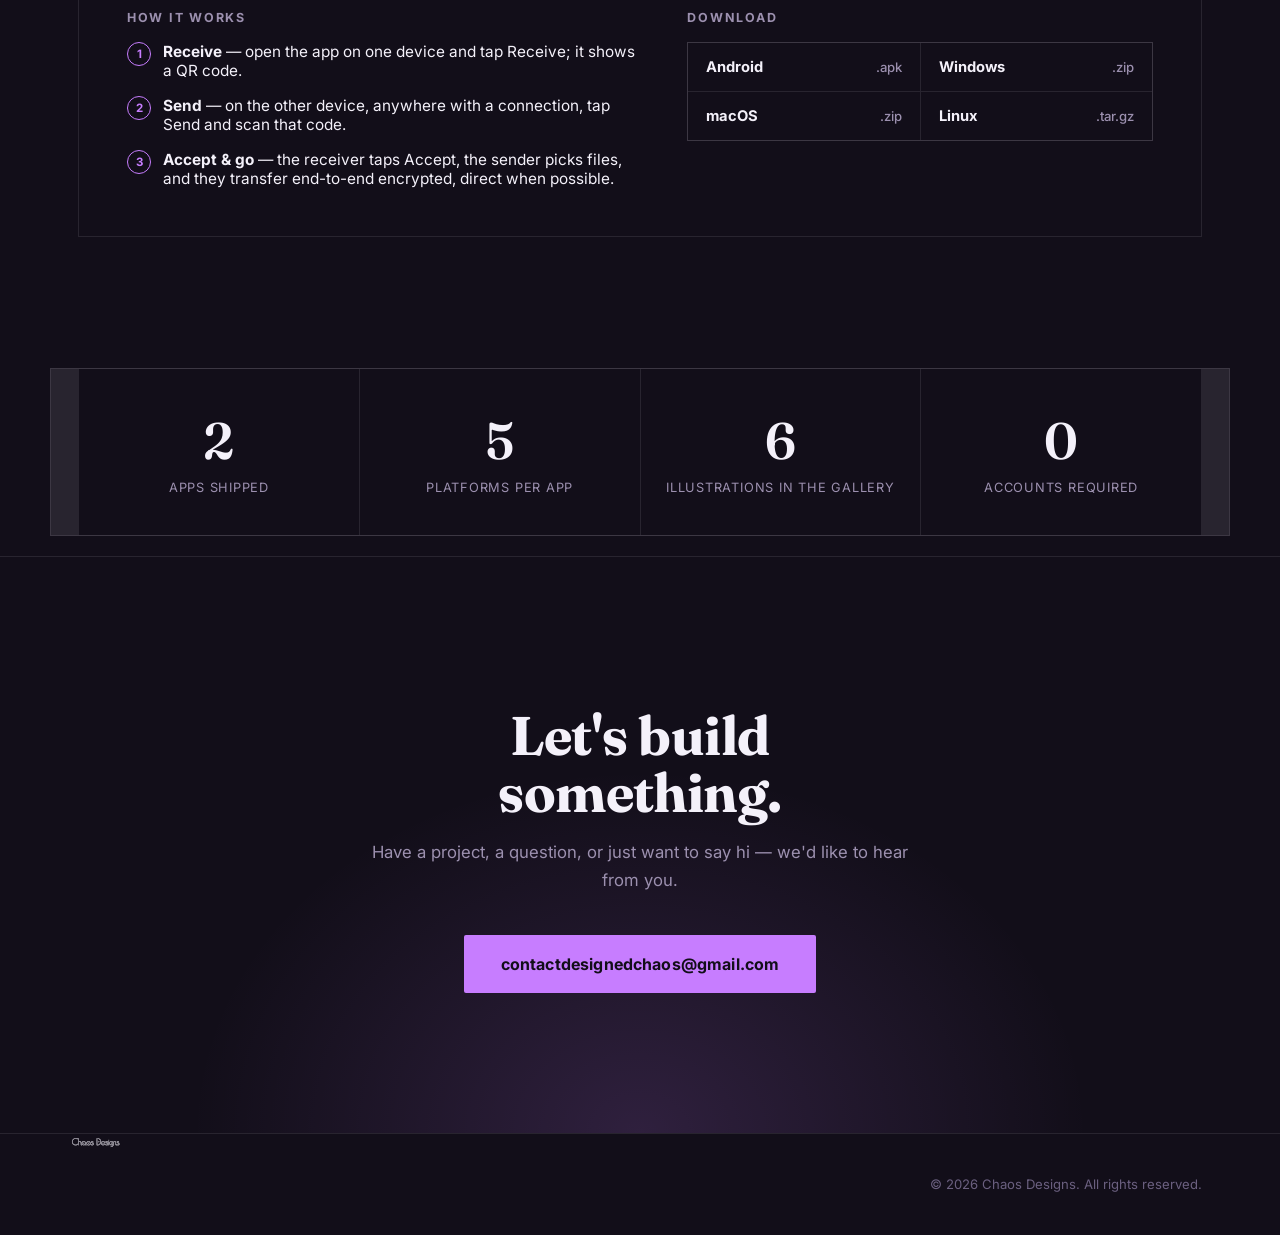
==== commit 7a599d97: "Redesign inspired by Colorlib's Transcend template Adds a serif display headline (Fraunces) alongsid" ====
--- a/index.html
+++ b/index.html
@@ -10,7 +10,7 @@
 <link rel="apple-touch-icon" sizes="180x180" href="assets/img/favicon-180.png">
 <link rel="preconnect" href="https://fonts.googleapis.com">
 <link rel="preconnect" href="https://fonts.gstatic.com" crossorigin>
-<link href="https://fonts.googleapis.com/css2?family=Syne:wght@500;600;700;800&family=Inter:wght@400;500;600;700;800&display=swap" rel="stylesheet">
+<link href="https://fonts.googleapis.com/css2?family=Fraunces:ital,wght@0,400;0,500;0,600;0,700;0,900;1,500;1,600&family=Inter:wght@400;500;600;700;800&display=swap" rel="stylesheet">
 <link rel="stylesheet" href="styles.css">
 <script>
   // Applied before first paint so a saved "light" choice never flashes
@@ -149,8 +149,11 @@
 
   <section class="hero">
     <div class="wrap hero-inner">
+      <div class="hero-mark reveal">
+        <svg class="logo-svg" viewBox="48.25 223.85 286.66 80.25" role="img" aria-label="Chaos Designs"><use href="#logo-wordmark"></use></svg>
+      </div>
       <p class="eyebrow reveal">Independent software &amp; design studio</p>
-      <h1 class="hero-logo reveal"><svg class="logo-svg" viewBox="48.25 223.85 286.66 80.25" role="img" aria-label="Chaos Designs"><use href="#logo-wordmark"></use></svg></h1>
+      <h1 class="hero-title reveal">Hello, we're<br><em>Chaos Designs.</em></h1>
       <p class="hero-sub reveal">We design and build small, sharp software — clean interfaces, honest tools,
         and the occasional big idea. No bloat, no accounts you don't need, no nonsense.</p>
       <div class="hero-actions reveal">
@@ -161,13 +164,35 @@
   </section>
 
   <section class="about" id="about">
-    <div class="wrap about-inner reveal">
-      <p class="about-text">
+    <div class="wrap about-inner">
+      <p class="about-text reveal">
         Chaos Designs is a small, independent studio. We design visual identities and build
         cross-platform software from a single codebase — then ship it as free, practical tools
         whenever we can. Everything we make is judged by one question: does it actually help,
         or is it just noise?
       </p>
+      <div class="grid process-grid">
+        <div class="process-step reveal">
+          <span class="process-num">01</span>
+          <h3>Discover</h3>
+          <p>Start from the actual problem, not the pitch — what someone needs to do, and what's in their way.</p>
+        </div>
+        <div class="process-step reveal">
+          <span class="process-num">02</span>
+          <h3>Design</h3>
+          <p>Interfaces and identities worked out on paper first, so the pixels only have one job: get out of the way.</p>
+        </div>
+        <div class="process-step reveal">
+          <span class="process-num">03</span>
+          <h3>Build</h3>
+          <p>One codebase, every platform. Flutter for the apps, plain HTML and CSS for the web — nothing heavier than it needs to be.</p>
+        </div>
+        <div class="process-step reveal">
+          <span class="process-num">04</span>
+          <h3>Ship</h3>
+          <p>Automated builds and a real release process, so shipping an update is routine, not an event.</p>
+        </div>
+      </div>
     </div>
   </section>
 
@@ -213,7 +238,7 @@
   <section class="portfolio" id="portfolio">
     <div class="wrap">
       <div class="section-head reveal">
-        <p class="kicker">Selected work</p>
+        <p class="kicker">Featured work</p>
         <h2>Portfolio</h2>
       </div>
       <div class="grid portfolio-grid">
@@ -350,6 +375,27 @@
     </div>
   </section>
 
+  <section class="stats">
+    <div class="wrap stats-grid reveal">
+      <div class="stat">
+        <span class="stat-num">2</span>
+        <span class="stat-label">Apps shipped</span>
+      </div>
+      <div class="stat">
+        <span class="stat-num">5</span>
+        <span class="stat-label">Platforms per app</span>
+      </div>
+      <div class="stat">
+        <span class="stat-num">6</span>
+        <span class="stat-label">Illustrations in the gallery</span>
+      </div>
+      <div class="stat">
+        <span class="stat-num">0</span>
+        <span class="stat-label">Accounts required</span>
+      </div>
+    </div>
+  </section>
+
   <section class="contact" id="contact">
     <div class="wrap contact-inner reveal">
       <h2>Let's build something.</h2>
--- a/styles.css
+++ b/styles.css
@@ -19,31 +19,32 @@
   --glow-contact: rgba(199, 125, 255, 0.16);
   --header-bg: rgba(18, 14, 25, 0.72);
   --radius: 2px;
-  --font-display: "Syne", ui-sans-serif, system-ui, sans-serif;
+  --font-display: "Fraunces", ui-serif, Georgia, serif;
   --font-body: "Inter", ui-sans-serif, system-ui, sans-serif;
   --maxw: 1180px;
 }
 
 /* Light mode — explicit toggle only (default appearance is dark, per the
-   tokens above); pink/magenta family per the provided palette. */
+   tokens above). Every value here is the provided blue/slate palette itself
+   or a plain opacity/tint of one of those five colors — no other hues. */
 :root[data-theme="light"] {
-  --bg: #fff8fb;
-  --bg-raised: #fcecf3;
+  --bg: #ffffff;
+  --bg-raised: #ecf4f7;
   --surface: #ffffff;
-  --line: rgba(163, 20, 68, 0.14);
-  --line-strong: rgba(163, 20, 68, 0.3);
-  --text: #34101f;
-  --muted: #8c5a70;
-  --muted-dim: #c79ab0;
-  --accent: #e91081;
-  --accent-dim: #c01575;
-  --violet: #f02d93;
-  --teal: #f395ca;
-  --byzantium: #9c1256;
-  --glow-1: rgba(233, 16, 129, 0.12);
-  --glow-2: rgba(156, 18, 86, 0.09);
-  --glow-contact: rgba(233, 16, 129, 0.1);
-  --header-bg: rgba(255, 248, 251, 0.78);
+  --line: rgba(0, 0, 19, 0.1);
+  --line-strong: rgba(0, 0, 19, 0.22);
+  --text: #000013;
+  --muted: #5c5c68;
+  --muted-dim: #9a9aa2;
+  --accent: #19719c;
+  --accent-dim: #83b3ca;
+  --violet: #19719c;
+  --teal: #83b3ca;
+  --byzantium: #000013;
+  --glow-1: rgba(25, 113, 156, 0.1);
+  --glow-2: rgba(0, 0, 19, 0.05);
+  --glow-contact: rgba(25, 113, 156, 0.08);
+  --header-bg: rgba(255, 255, 255, 0.8);
 }
 
 /* ---------- Reset ---------- */
@@ -176,13 +177,19 @@
   opacity: 0.5;
 }
 .hero-inner { position: relative; z-index: 1; text-align: center; display: flex; flex-direction: column; align-items: center; }
+.hero-mark { margin: 0 0 34px; line-height: 0; }
+.hero-mark .logo-svg { width: 128px; height: auto; color: var(--text); margin: 0 auto; }
 .eyebrow {
   font-family: var(--font-body);
   font-weight: 700; font-size: 0.78rem; letter-spacing: 0.18em; text-transform: uppercase;
-  color: var(--accent); margin-bottom: 28px;
-}
-.hero-logo { margin: 0 0 30px; line-height: 0; }
-.hero-logo .logo-svg { width: min(560px, 78vw); height: auto; color: var(--text); margin: 0 auto; }
+  color: var(--accent); margin-bottom: 22px;
+}
+.hero-title {
+  font-size: clamp(2.6rem, 7vw, 5.6rem); font-weight: 600; margin-bottom: 30px;
+}
+.hero-title em {
+  font-style: italic; font-weight: 500; color: var(--accent);
+}
 .hero-sub {
   max-width: 600px; font-size: clamp(1.05rem, 1.6vw, 1.25rem);
   color: var(--muted); margin-bottom: 44px;
@@ -191,11 +198,21 @@
 
 /* ---------- About ---------- */
 .about { padding: 40px 0 130px; border-bottom: 1px solid var(--line); }
-.about-inner { max-width: 820px; margin: 0 auto; text-align: center; }
+.about-inner { max-width: 980px; margin: 0 auto; }
 .about-text {
-  font-size: clamp(1.4rem, 2.6vw, 2rem);
-  font-family: var(--font-display); font-weight: 600; color: var(--text); line-height: 1.4;
-}
+  max-width: 760px; margin: 0 auto 70px; text-align: center;
+  font-size: clamp(1.3rem, 2.4vw, 1.8rem);
+  font-family: var(--font-display); font-weight: 500; font-style: italic;
+  color: var(--text); line-height: 1.45;
+}
+.process-grid { grid-template-columns: repeat(4, 1fr); }
+.process-step { background: var(--bg); padding: 30px 26px; }
+.process-num {
+  display: block; font-family: var(--font-display); font-weight: 600; font-style: italic;
+  font-size: 1.1rem; color: var(--accent-dim); margin-bottom: 18px;
+}
+.process-step h3 { font-size: 1.15rem; margin-bottom: 10px; }
+.process-step p { color: var(--muted); font-size: 0.92rem; }
 
 /* ---------- Section shared ---------- */
 .section-head { max-width: 640px; margin: 0 auto 56px; text-align: center; }
@@ -302,6 +319,24 @@
 .dl-btn:hover .dl-file { color: var(--bg); opacity: 0.7; }
 .dl-file { color: var(--muted); font-weight: 500; font-size: 0.82rem; }
 
+/* ---------- Stats ---------- */
+.stats { padding: 0 0 20px; }
+.stats-grid {
+  display: grid; grid-template-columns: repeat(4, 1fr); gap: 1px;
+  background: var(--line); border: 1px solid var(--line);
+}
+.stat {
+  background: var(--bg); padding: 40px 20px; text-align: center;
+  display: flex; flex-direction: column; gap: 8px;
+}
+.stat-num {
+  font-family: var(--font-display); font-weight: 600; font-size: clamp(2.4rem, 4vw, 3.2rem);
+  color: var(--text);
+}
+.stat-label {
+  font-size: 0.8rem; color: var(--muted); text-transform: uppercase; letter-spacing: 0.06em;
+}
+
 /* ---------- Contact ---------- */
 .contact {
   padding: 150px 0 140px; text-align: center; border-top: 1px solid var(--line); position: relative; overflow: hidden;
@@ -329,6 +364,8 @@
   .services-grid { grid-template-columns: repeat(2, 1fr); }
   .portfolio-grid { grid-template-columns: repeat(2, 1fr); }
   .gallery-grid { grid-template-columns: repeat(2, 1fr); }
+  .process-grid { grid-template-columns: repeat(2, 1fr); }
+  .stats-grid { grid-template-columns: repeat(2, 1fr); }
   .util-body { grid-template-columns: 1fr; gap: 32px; }
 }
 
@@ -348,6 +385,8 @@
   .services-grid { grid-template-columns: 1fr; }
   .portfolio-grid { grid-template-columns: 1fr; }
   .gallery-grid { grid-template-columns: repeat(2, 1fr); gap: 12px; }
+  .process-grid { grid-template-columns: 1fr; }
+  .stats-grid { grid-template-columns: repeat(2, 1fr); }
   .util-card { padding: 30px; }
   .download-grid { grid-template-columns: 1fr; }
   .about-text { font-size: 1.3rem; }
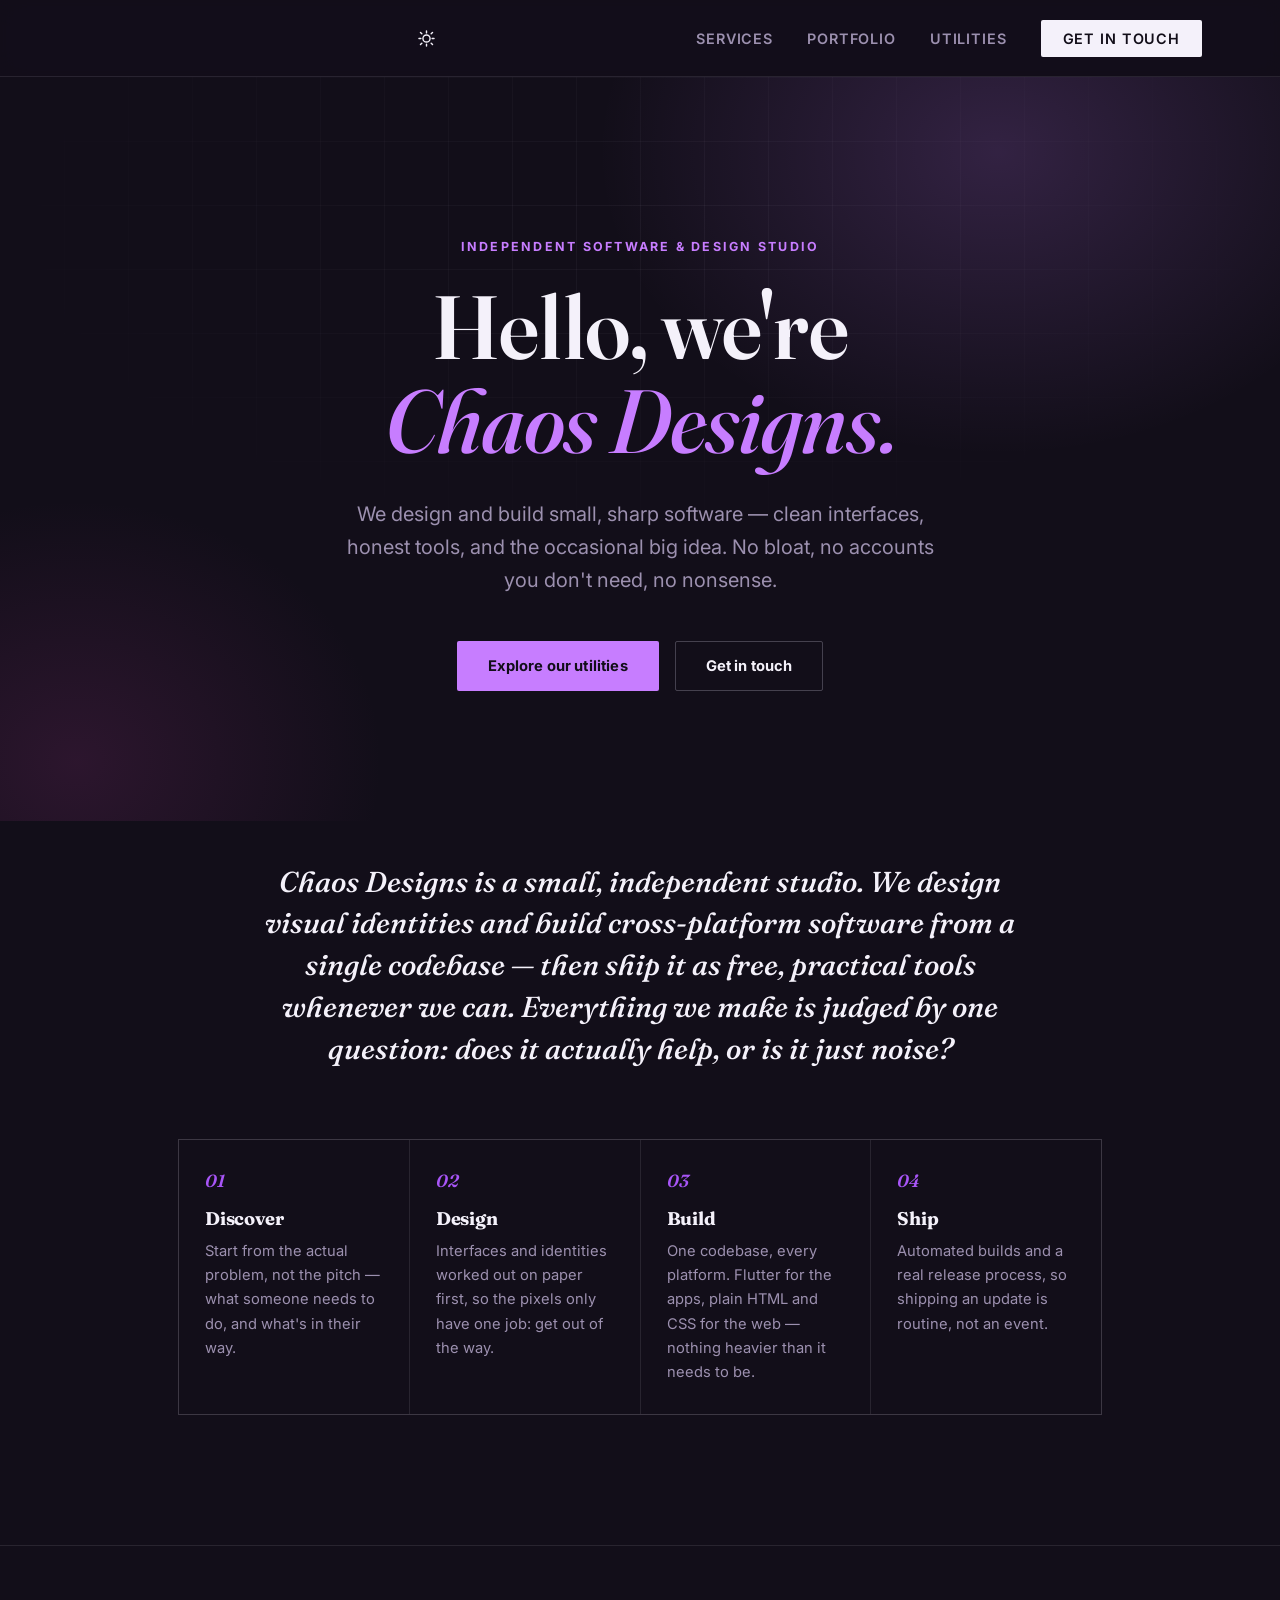
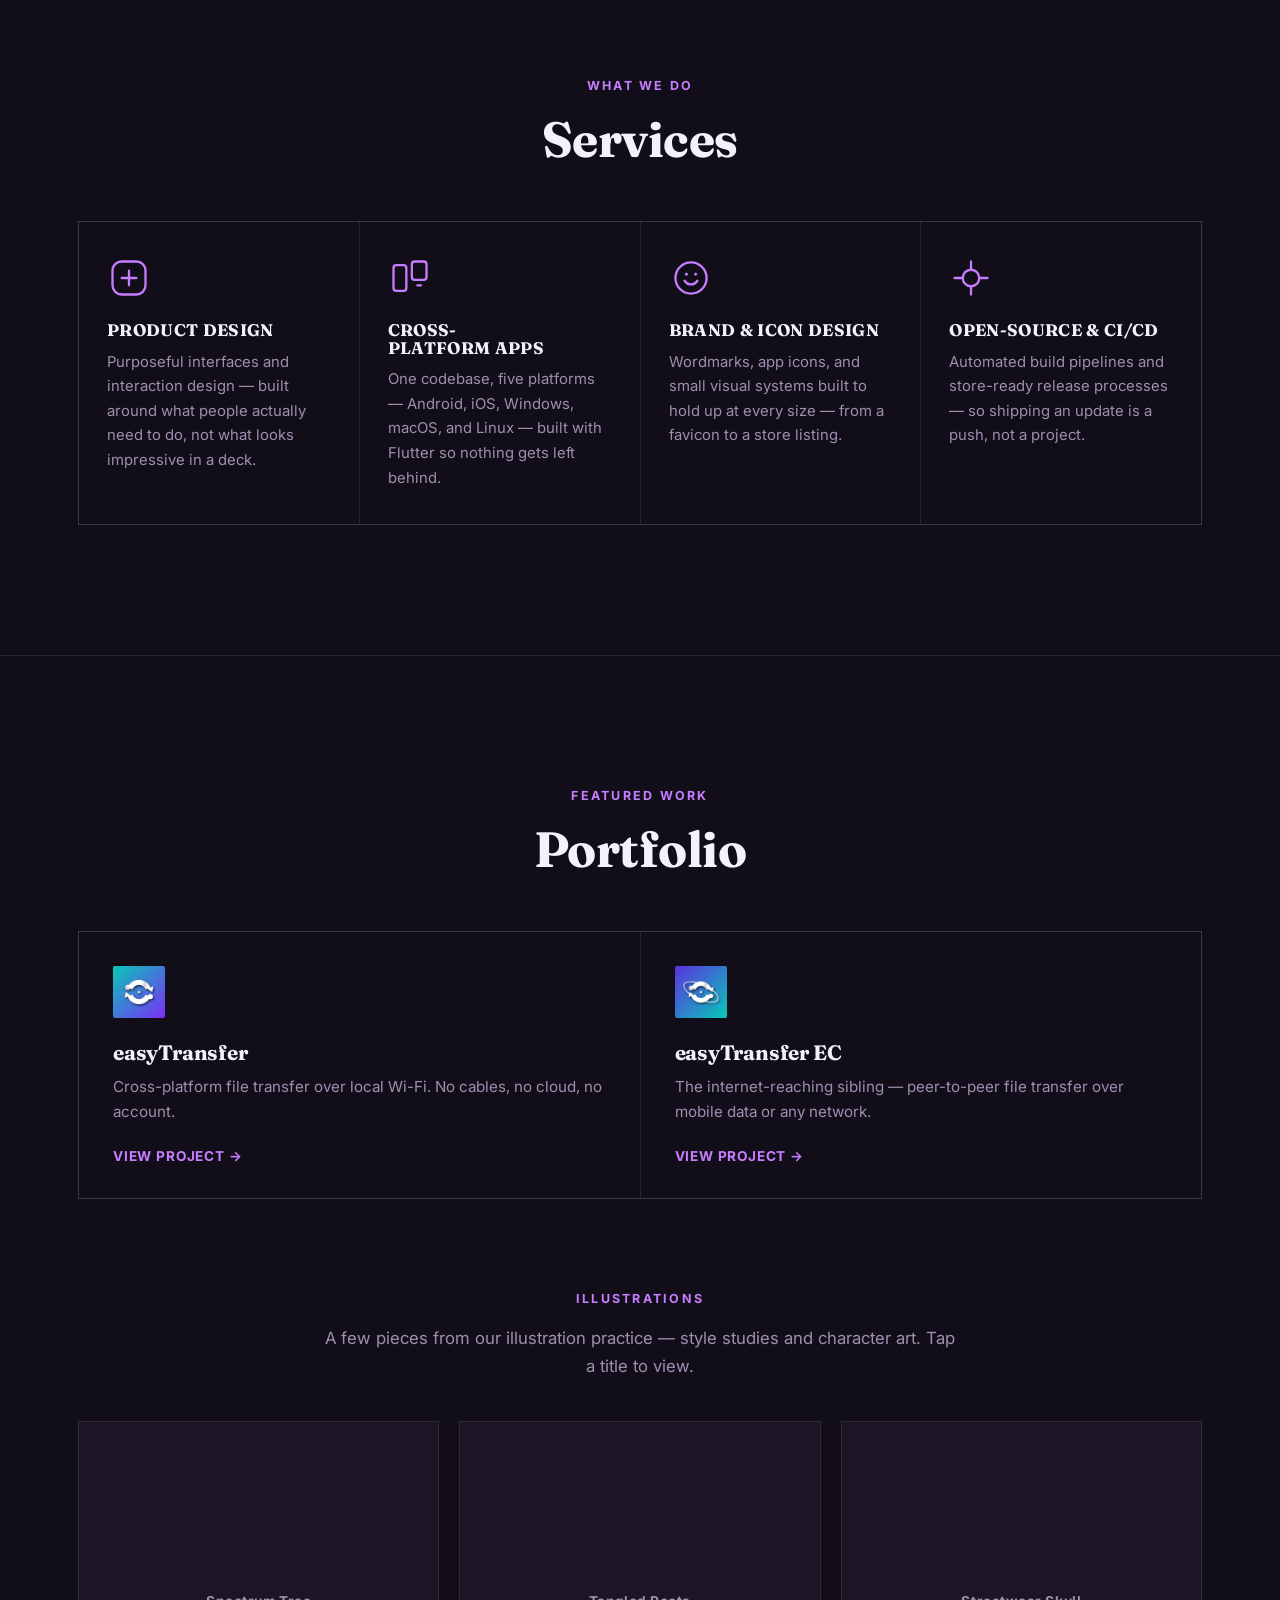
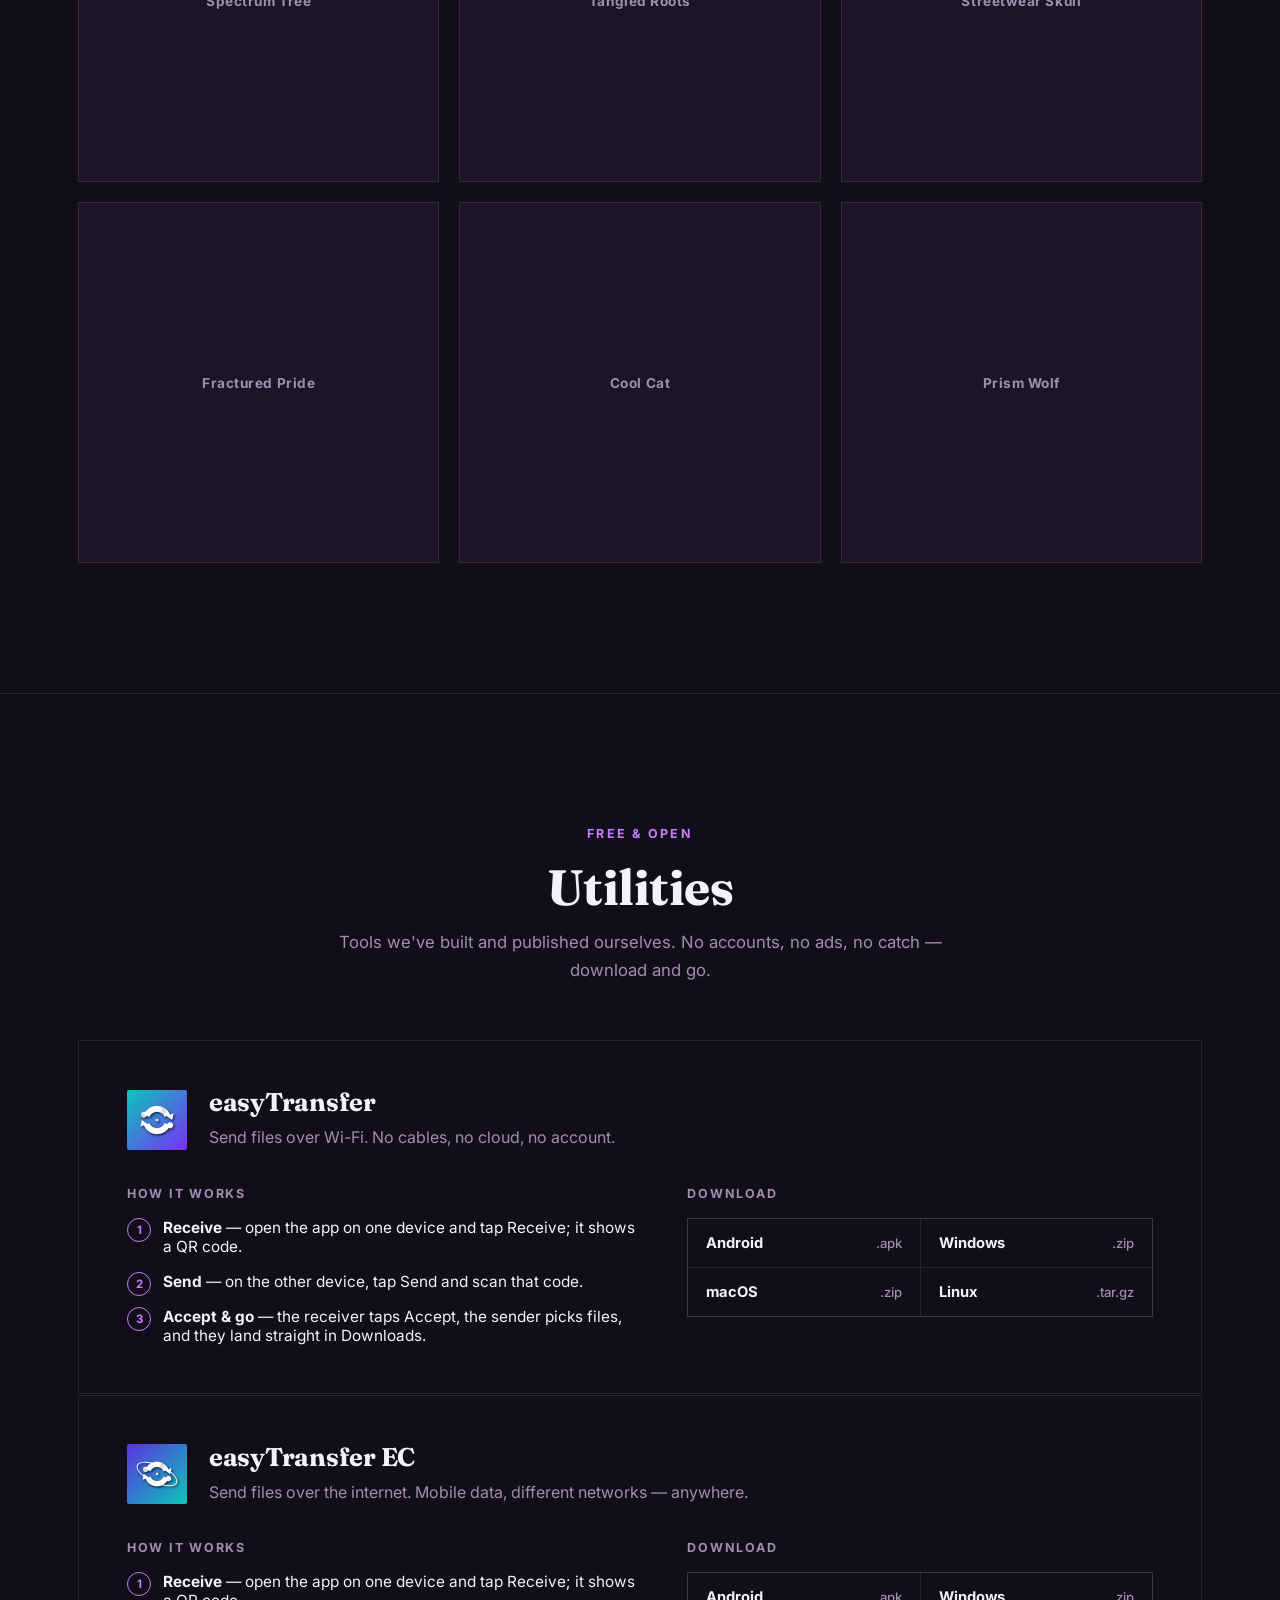
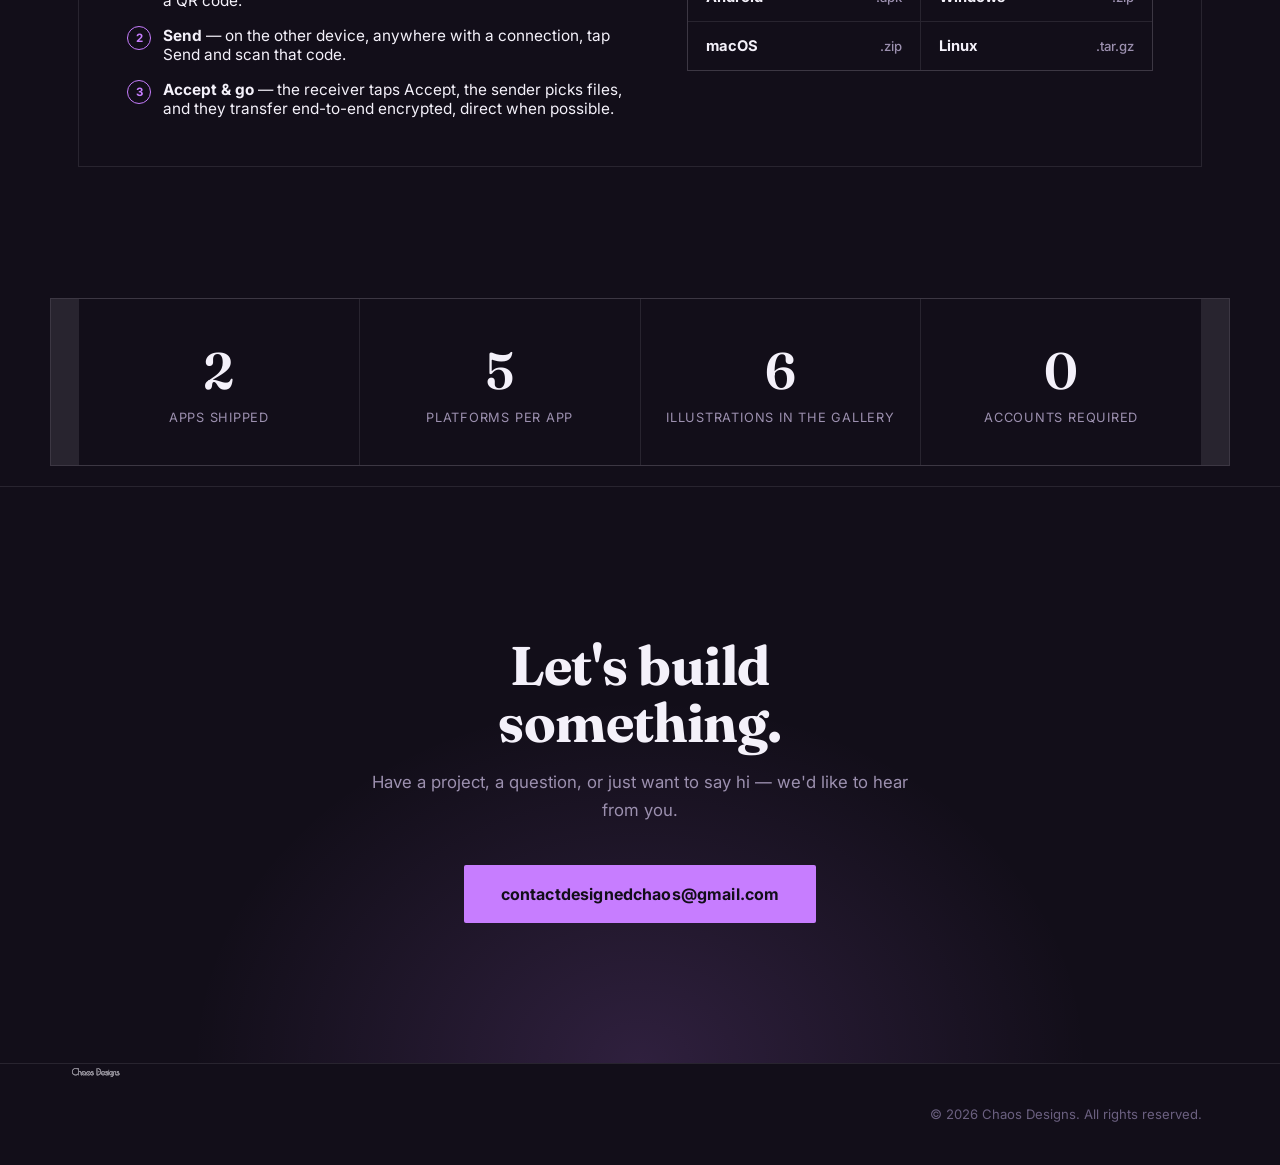
==== commit b2ebbc32: "Remove duplicate hero logo, keep the nav bar as the single logo placement" ====
--- a/index.html
+++ b/index.html
@@ -149,9 +149,6 @@
 
   <section class="hero">
     <div class="wrap hero-inner">
-      <div class="hero-mark reveal">
-        <svg class="logo-svg" viewBox="48.25 223.85 286.66 80.25" role="img" aria-label="Chaos Designs"><use href="#logo-wordmark"></use></svg>
-      </div>
       <p class="eyebrow reveal">Independent software &amp; design studio</p>
       <h1 class="hero-title reveal">Hello, we're<br><em>Chaos Designs.</em></h1>
       <p class="hero-sub reveal">We design and build small, sharp software — clean interfaces, honest tools,
--- a/styles.css
+++ b/styles.css
@@ -177,8 +177,6 @@
   opacity: 0.5;
 }
 .hero-inner { position: relative; z-index: 1; text-align: center; display: flex; flex-direction: column; align-items: center; }
-.hero-mark { margin: 0 0 34px; line-height: 0; }
-.hero-mark .logo-svg { width: 128px; height: auto; color: var(--text); margin: 0 auto; }
 .eyebrow {
   font-family: var(--font-body);
   font-weight: 700; font-size: 0.78rem; letter-spacing: 0.18em; text-transform: uppercase;
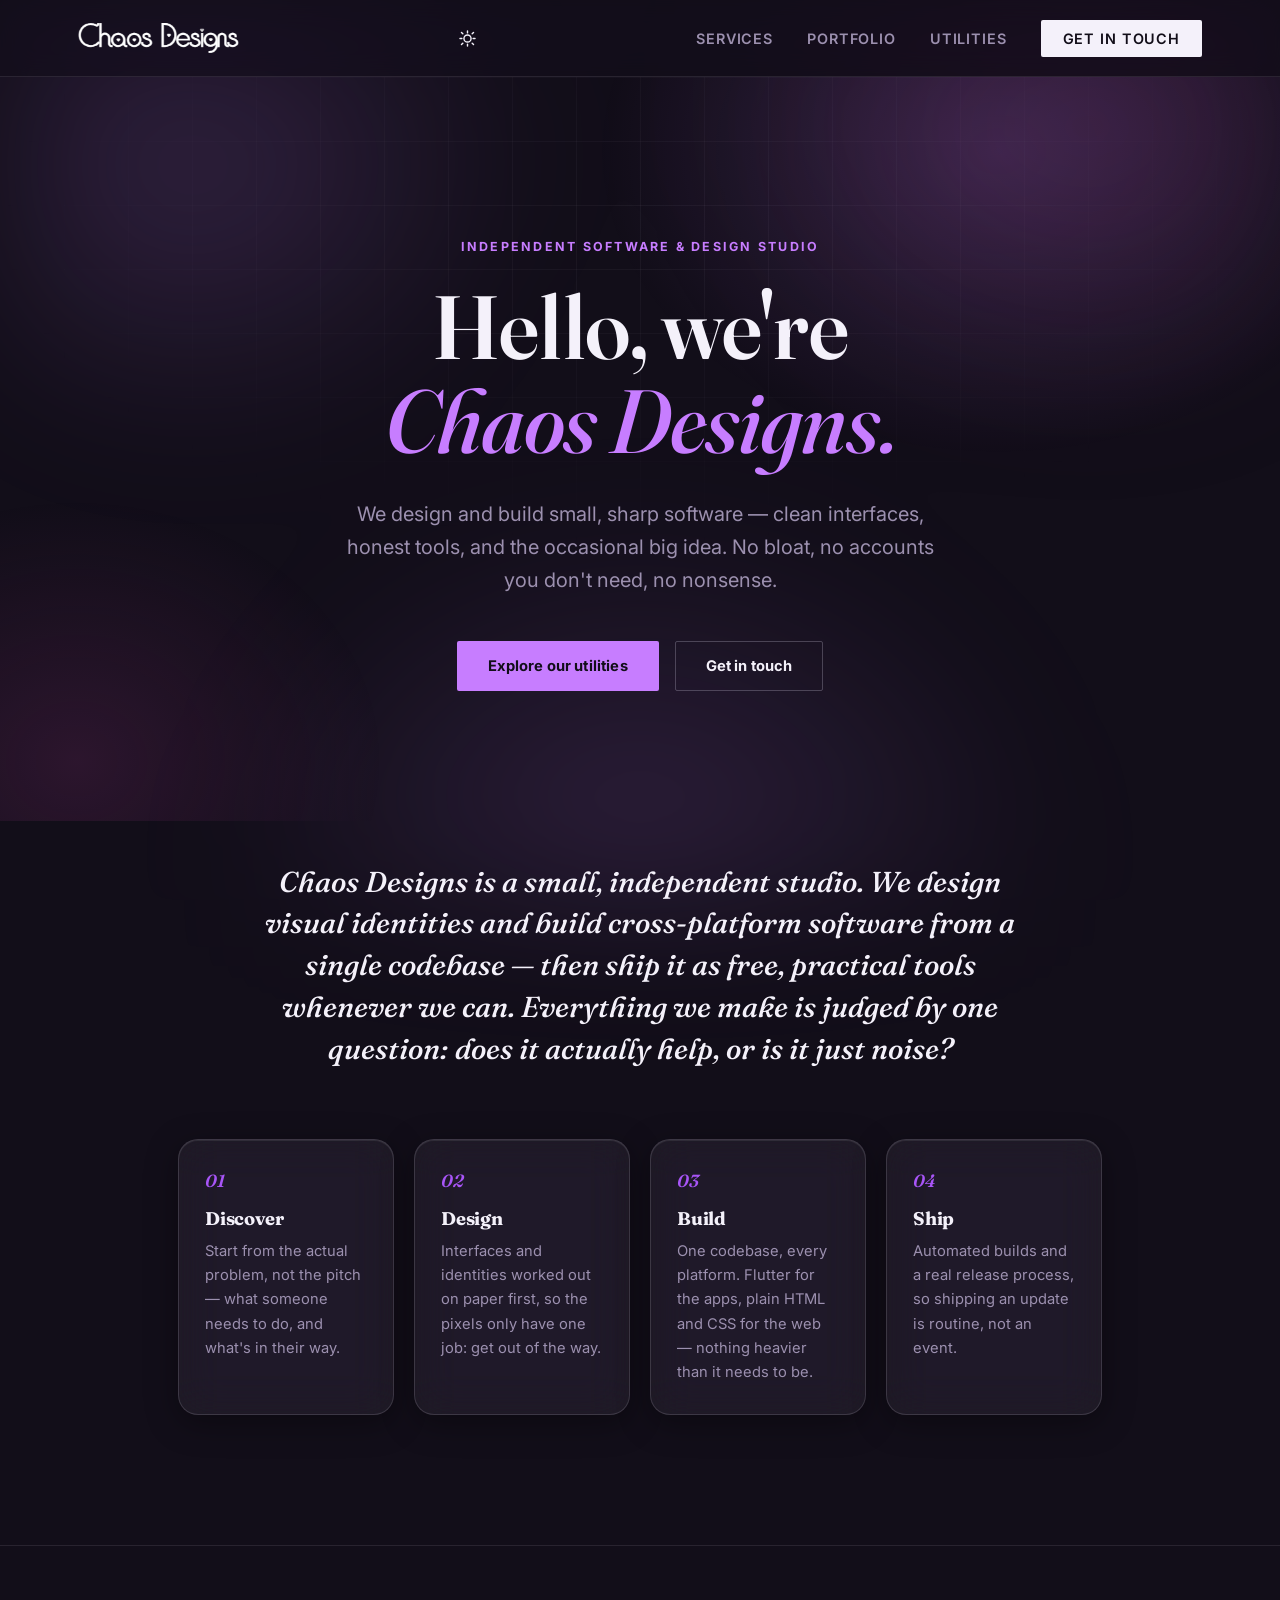
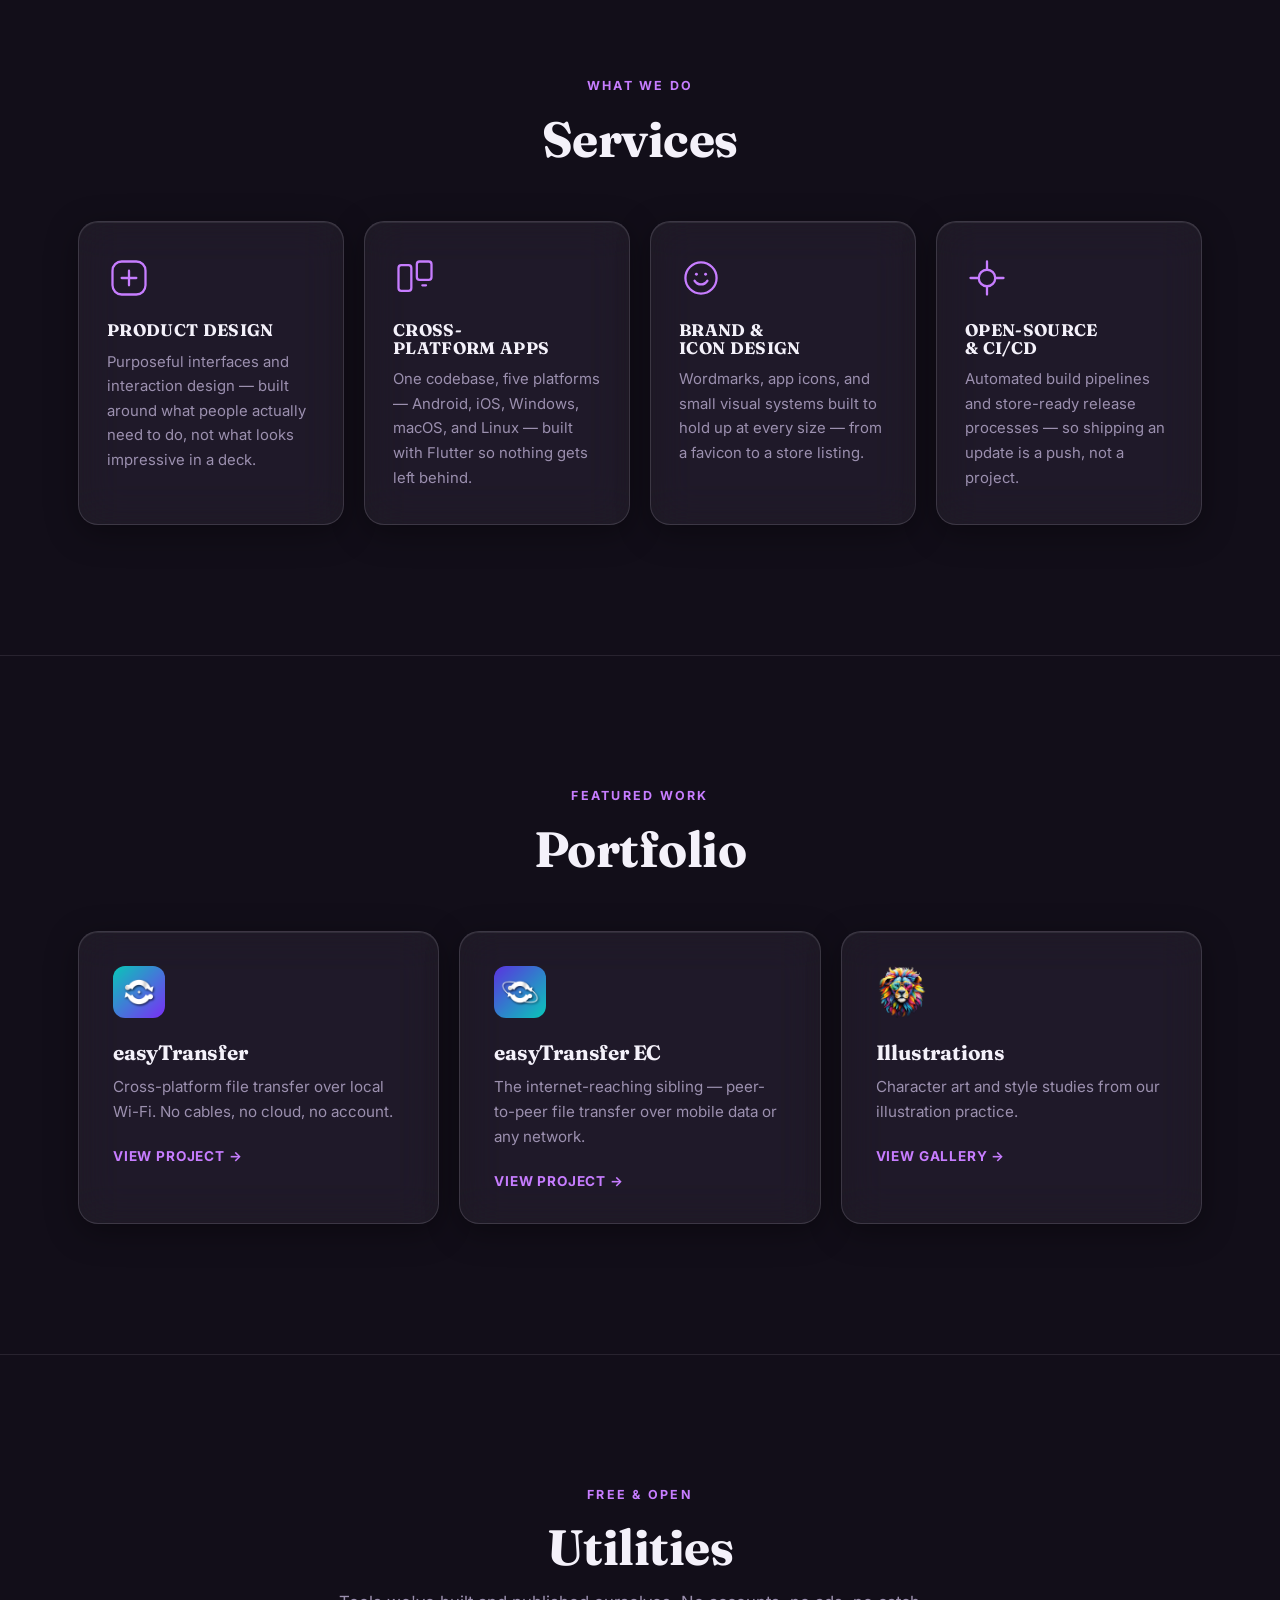
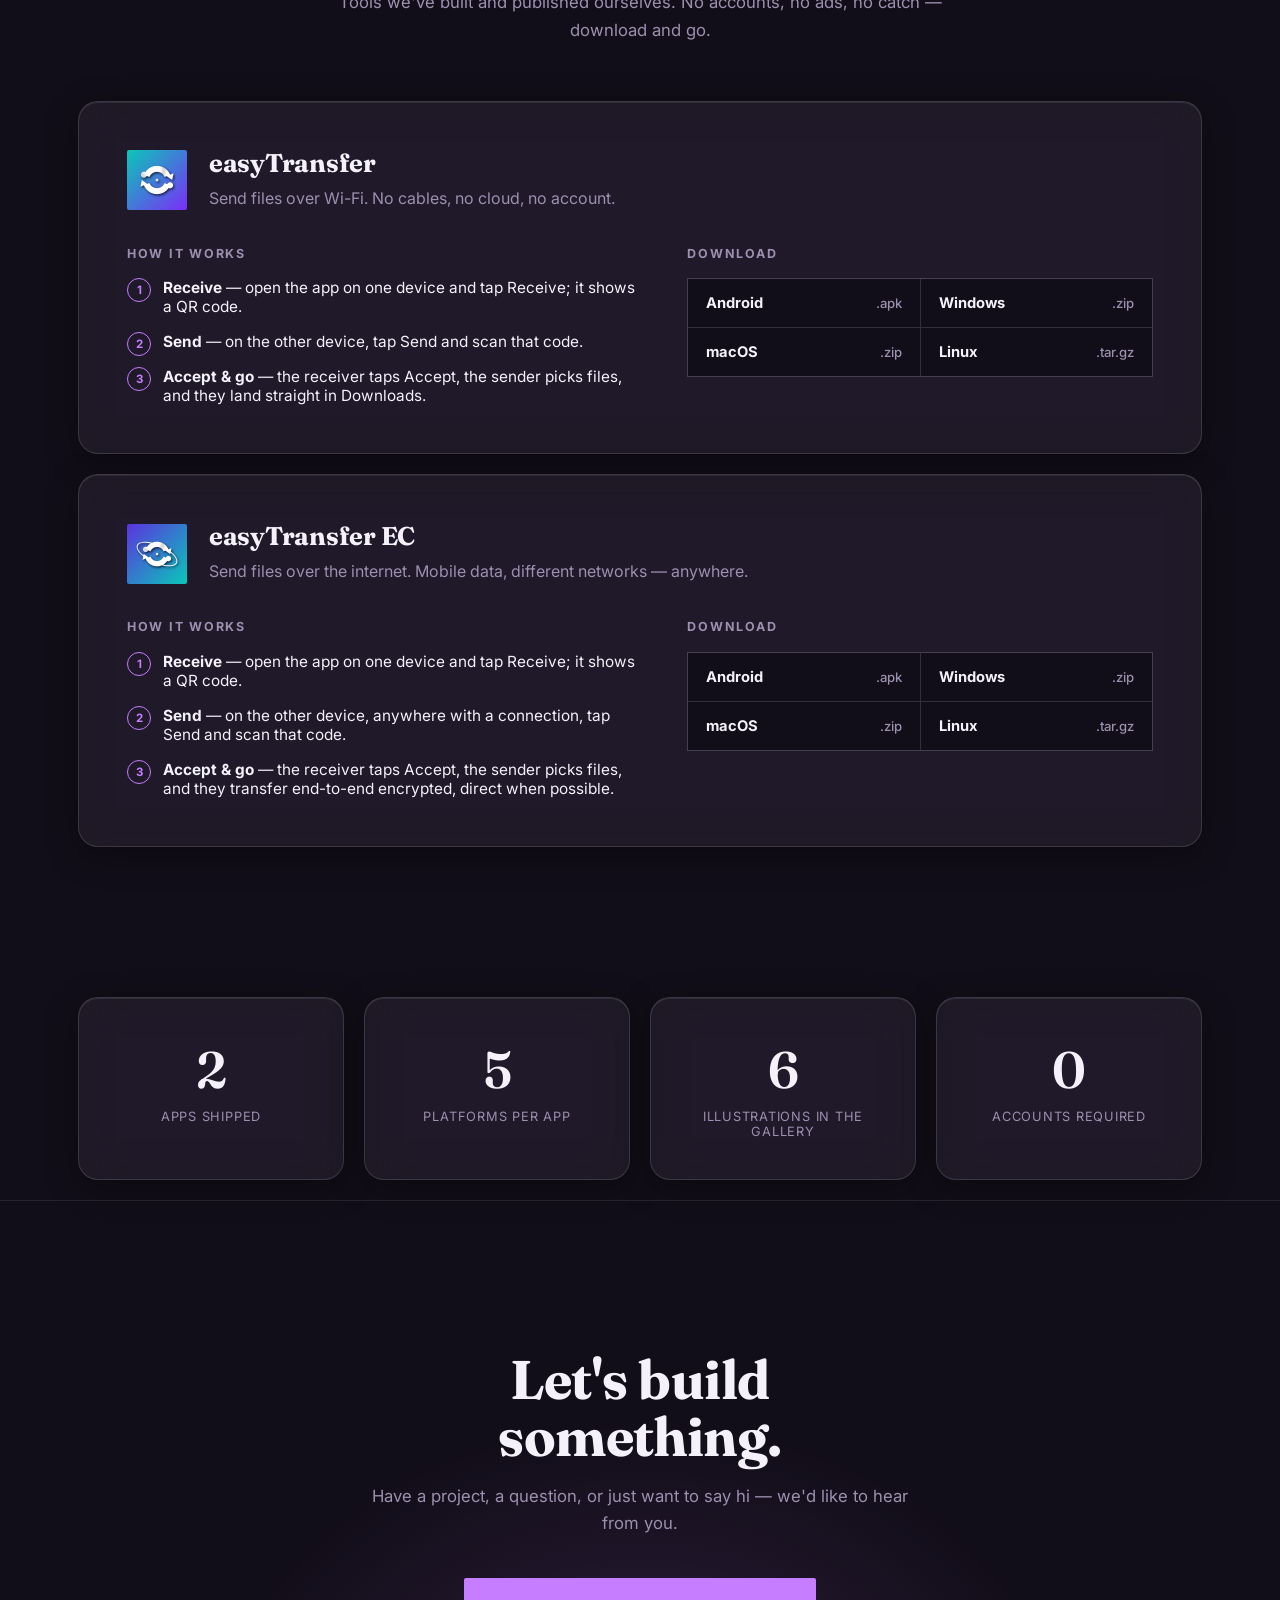
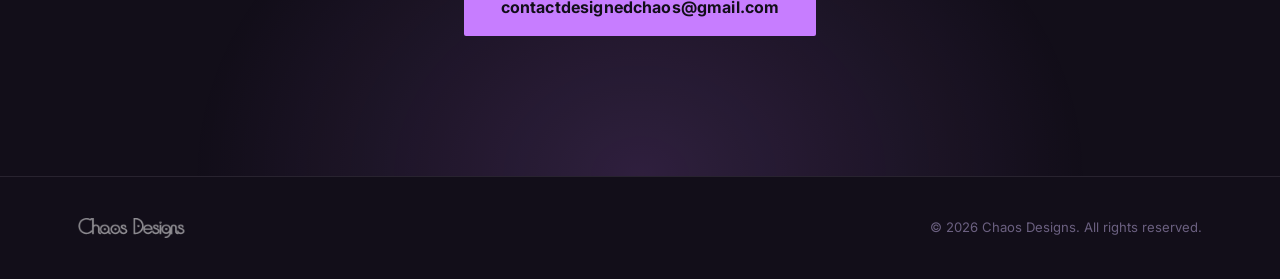
==== commit 9ddbd9f9: "Fix logo rendering, restructure portfolio, and rework theming - Replace the inline SVG use+symbol wo" ====
--- a/index.html
+++ b/index.html
@@ -24,105 +24,14 @@
 </script>
 </head>
 <body>
-<svg aria-hidden="true" style="position:absolute;width:0;height:0;overflow:hidden">
-<symbol id="logo-wordmark" viewBox="48.25 223.85 286.66 80.25">
-<path class="wm-t1" d="M271.50 286.60 c0 -1.40 0.15 -1.50 2.40 -1.85 2.95 -0.45 3.70 -0.85 5.85 -3.15 1.70 -1.80 3 -4.80 2.45 -5.65 -0.15 -0.25 -0.75 -0.10 -1.35 0.30 -2 1.30 -5.70 1.80 -8.75 1.25 -3.45 -0.60 -5.85 -2.45 -7.70 -5.80 l-1.40 -2.45 0 4.65 0 4.65 -1.85 -0.15 c-1.90 -0.15 -1.90 -0.20 -2.15 -2.65 l-0.25 -2.45 -0.90 1.35 c-2.85 4.35 -11.40 4.80 -15.40 0.80 l-1.85 -1.85 -1.40 1.45 c-0.75 0.80 -2.65 1.90 -4.15 2.50 -2.45 0.90 -3.15 1 -5.60 0.55 -5.25 -0.95 -8.35 -3.75 -9.55 -8.60 l-0.70 -2.70 -1.30 2.25 c-1.75 2.90 -5.20 6.20 -7.55 7.20 -1.80 0.75 -8.20 2.25 -9.65 2.25 -0.40 0 -0.70 -0.35 -0.70 -0.75 0 -0.40 -0.35 -0.75 -0.75 -0.75 -0.40 0 -0.75 0.35 -0.75 0.80 0 0.50 -0.35 0.70 -1.10 0.60 l-1.15 -0.15 0 -19 c0 -17.70 0.05 -19 0.90 -19.15 0.70 -0.15 0.85 0.20 0.85 2.35 0 1.85 0.20 2.55 0.70 2.55 1.15 0 1.30 1.70 1.30 16.10 0 7.60 0.20 13.95 0.45 14.10 0.25 0.15 1.75 0.05 3.30 -0.25 4.90 -0.90 8.95 -4.10 11.15 -8.80 2.45 -5.25 1.75 -12.50 -1.70 -17 -2.20 -2.90 -6.30 -5.20 -10.30 -5.90 -2 -0.30 -2.70 -1.75 -0.90 -1.75 0.60 0 1 -0.35 1 -0.80 0 -0.65 0.35 -0.75 1.90 -0.45 3.75 0.65 7.55 2.80 10.30 5.80 3.40 3.65 4.90 7.35 5 12.25 l0.05 3.55 1.85 -2.10 c2.50 -2.85 6.30 -4.45 9.45 -4.10 5.85 0.70 10.45 5.40 10.45 10.60 0 1.40 -0.20 1.75 -1 1.75 -0.55 0 -1 -0.30 -1 -0.60 0 -0.50 -1.70 -0.60 -7.25 -0.50 -4 0.10 -7.25 0.35 -7.25 0.55 0 0.25 -0.55 0.60 -1.20 0.75 -1.15 0.30 -1.20 0.35 -0.50 1.75 0.85 1.75 3.65 4.30 5.20 4.80 2.15 0.70 5.50 -0.25 7.55 -2.10 1.50 -1.35 2.20 -1.70 3.15 -1.45 0.65 0.15 1.30 0.10 1.40 -0.15 0.10 -0.25 0.80 -0.55 1.60 -0.65 1.45 -0.15 1.55 -0.05 2.80 2.70 0.45 0.90 1.15 1.40 2.30 1.65 1 0.15 1.70 0.60 1.70 1 0 0.40 0.25 0.75 0.50 0.75 0.30 0 0.50 -0.30 0.50 -0.65 0 -0.35 0.80 -0.95 1.75 -1.30 4.50 -1.60 3.15 -5.75 -2.50 -7.55 -7.65 -2.40 -9 -8.70 -2.30 -10.95 2.40 -0.80 3.45 -0.70 5.80 0.45 2.25 1.10 3.25 2.65 3.25 5.05 0 1.45 -0.10 1.50 -1.85 1.35 -1.75 -0.15 -1.90 -0.30 -2.05 -1.75 -0.15 -1.40 -0.40 -1.65 -1.85 -1.95 -4 -0.75 -5.05 1.40 -1.75 3.70 1.05 0.75 1.95 1.70 2 2.10 0 0.60 0.10 0.65 0.45 0.05 0.75 -1.15 3.10 -0.15 5.40 2.25 l2.15 2.20 0.05 -5.85 c0.10 -8 -0.05 -7.40 1.95 -7.40 l1.75 0 0.25 3.95 0.25 3.95 1.10 -2.30 c1.25 -2.60 3.50 -4.50 6.60 -5.60 4.40 -1.55 9.20 -0.35 12.40 3.10 l2.10 2.25 0.35 -1.30 c0.40 -1.70 2.75 -3.65 5.20 -4.30 4.15 -1.10 9 2 9 5.75 0 1.65 -0.10 1.75 -1.70 1.75 -1.40 0 -1.75 -0.20 -2 -1.25 -0.75 -3 -3.85 -4.20 -5.80 -2.25 -0.90 0.90 -1 1.65 -1 9.40 0 9 -0.15 9.60 -2.50 9.60 -1 0 -1.50 0.40 -2.10 1.65 -2.05 4.30 -5.25 6.45 -10.50 7.10 l-2.90 0.35 0 -1.50z m15.90 -15.95 l0.15 -6.15 -1.80 0 -1.75 0 0 3 c0 1.75 -0.35 3.70 -0.75 4.50 -0.75 1.40 -0.70 1.50 0.25 1.50 0.80 0 1 0.35 1 1.80 0 1.65 0.10 1.75 1.40 1.60 l1.35 -0.15 0.15 -6.10z m-9.05 2.85 c4.65 -2.80 5.20 -9.05 1.10 -12.70 -3.55 -3.25 -7.95 -2.75 -10.70 1.10 -2.80 4.05 -1.60 9.80 2.50 11.85 2.10 1 5.20 0.95 7.10 -0.25z m-40.35 -8.75 c0 -0.70 -1.50 -3.10 -2.60 -4.05 -0.60 -0.60 -1.90 -1.25 -2.75 -1.45 -1.05 -0.20 -1.65 -0.65 -1.70 -1.15 -0.05 -0.80 -0.10 -0.80 -0.30 0 -0.10 0.45 -0.85 1 -1.65 1.15 -1.85 0.40 -3.80 1.95 -4.75 3.75 -0.40 0.80 -0.75 1.55 -0.75 1.75 0 0.15 3.25 0.25 7.25 0.25 4 0 7.25 -0.10 7.25 -0.25z"/>
-<path class="wm-t1" d="M273.05 267.80 c-1.35 -1.40 -1.05 -3.30 0.50 -3.30 0.70 0 0.95 0.35 0.95 1.25 0 0.70 0.25 1.25 0.50 1.25 0.30 0 0.50 -0.55 0.50 -1.25 0 -1.60 1.80 -1.75 2.25 -0.20 0.40 1.20 -1.40 3.45 -2.75 3.45 -0.45 0 -1.35 -0.55 -1.95 -1.20z"/>
-<path class="wm-t1" d="M138.25 278.05 c-1.10 -0.50 -2.30 -1.25 -2.65 -1.65 -0.55 -0.70 -0.80 -0.70 -2.40 0.15 -1 0.50 -3 1.15 -4.45 1.50 -2.20 0.50 -3 0.45 -5.20 -0.30 -4.35 -1.45 -7.05 -4.35 -7.80 -8.40 -0.40 -2.15 -1.20 -2 -1.30 0.30 -0.05 0.90 -0.15 1.20 -0.30 0.75 -0.10 -0.50 -0.45 -0.90 -0.70 -0.90 -0.25 0 -0.45 -1.10 -0.45 -2.45 0 -2.15 -0.10 -2.45 -0.95 -2.20 -0.70 0.15 -1 -0.10 -1.25 -1.20 -0.55 -2.20 -1.75 -3.65 -3.60 -4.45 -1.50 -0.65 -1.90 -0.60 -3.10 0 -2.70 1.40 -2.85 1.85 -3.10 10.75 l-0.25 8.30 -1.75 0 c-1.75 0 -1.75 0 -1.90 -2.35 -0.10 -1.35 -0.25 -2.40 -0.40 -2.40 -0.15 0 -1 0.55 -1.90 1.25 -3.45 2.65 -11.10 4.25 -15.35 3.25 -6.40 -1.50 -11.25 -5.30 -13.85 -10.90 -1.20 -2.50 -1.35 -3.45 -1.35 -7.85 0 -4.35 0.15 -5.35 1.30 -7.80 1.55 -3.25 4.35 -6.55 7 -8.25 3.75 -2.35 12.45 -3.85 13.40 -2.25 0.35 0.55 0.45 0.55 0.65 0 0.20 -0.55 0.75 -0.55 3 0.20 3.40 1.05 3.25 1.05 3.55 -0.15 0.25 -0.95 0.60 -1.05 3.95 -0.90 l3.65 0.15 0.15 8.20 0.15 8.15 1.10 -0.35 c2.80 -0.85 3.25 -0.85 3.50 0.10 0.20 0.85 0.25 0.85 0.30 -0.05 0.05 -0.80 0.35 -0.90 1.85 -0.65 3.70 0.60 6.70 4.15 6.70 7.95 0 2.60 0.80 3.35 1.20 1.15 0.40 -2.05 2.10 -5 3.60 -6.30 1.35 -1.15 2.60 -1.50 2.90 -0.80 0.10 0.35 0.25 0.25 0.25 -0.25 0.05 -0.55 0.85 -1 2.50 -1.40 3.70 -0.90 7.60 0.40 10.60 3.45 2.75 2.85 3.45 5.15 3.45 11.25 0 4.20 0 4.30 1.20 4.30 1.35 0 2.05 1.35 1.55 3 -0.40 1.20 -0.95 1.25 -3.50 0.05z m-49.05 -4.10 c1.10 -0.55 2.95 -1.80 4.15 -2.80 1.25 -1.05 2.45 -1.65 2.90 -1.45 0.65 0.25 0.75 -1.35 0.75 -12.70 0 -7.15 -0.20 -13 -0.45 -13 -0.25 0 -0.70 0.35 -1.05 0.75 -0.85 1.05 -3.50 0.95 -6.35 -0.30 -3.75 -1.60 -8.45 -1.45 -12.05 0.35 -5.95 3 -9.10 8 -9.10 14.40 0 3.95 1 6.85 3.40 10.05 4.15 5.45 12.20 7.60 17.80 4.70z m42.60 -0.50 c1.70 -1.55 3.20 -4.55 3.20 -6.30 -0.05 -1.85 -1.55 -5.15 -3.05 -6.45 -0.65 -0.60 -1.95 -1.25 -2.80 -1.45 -0.95 -0.20 -1.65 -0.65 -1.65 -1.05 0 -0.40 -0.20 -0.70 -0.50 -0.70 -0.25 0 -0.50 0.30 -0.50 0.70 0 0.40 -0.65 0.85 -1.40 1.05 -1.50 0.30 -4.05 2.65 -5.05 4.60 -0.85 1.65 -0.65 5.20 0.40 7.15 0.50 0.95 1.65 2.30 2.60 2.90 2.35 1.60 6.80 1.40 8.75 -0.45z m5.20 -2.05 l-0.05 -2.15 -0.70 2 c-0.90 2.45 -0.90 2.25 0 2.25 0.55 0 0.75 -0.55 0.75 -2.10z m-37.05 -12 c0.60 -0.75 0.55 -0.90 -0.15 -0.90 -0.50 0 -0.80 0.40 -0.80 1.10 0 0.60 0.05 0.95 0.15 0.85 0.05 -0.10 0.45 -0.60 0.80 -1.05z"/>
-<path class="wm-t1" d="M125.60 268.35 c-1.25 -1.30 -1.40 -2.35 -0.50 -3.25 1.25 -1.25 5.40 -0.40 5.40 1.10 0 1.05 -2 3.30 -2.95 3.30 -0.50 0 -1.35 -0.50 -1.95 -1.15z"/>
-<path class="wm-t1" d="M114.20 278 c-0.60 -0.20 -1.55 -1.05 -2.15 -1.80 -1.15 -1.45 -1.45 -4.20 -0.40 -4.20 0.30 0 1.05 -0.15 1.65 -0.30 0.85 -0.20 1.10 0.05 1.50 1.40 0.40 1.30 0.80 1.70 1.95 1.90 1.25 0.20 1.50 0.50 1.50 1.75 0 1.30 -0.20 1.50 -1.50 1.60 -0.80 0.05 -2 -0.10 -2.55 -0.35z"/>
-<path class="wm-t1" d="M148.30 277.50 c-4.70 -1.85 -7.25 -5.55 -7.30 -10.45 0 -8.55 8.60 -13.60 16.95 -10.05 4.10 1.80 7.10 7.15 6.30 11.35 -0.25 1.40 -0.15 1.65 0.70 1.65 1.70 0 2.55 0.55 2.55 1.70 0.05 1.55 1.05 2.60 2.90 3 0.90 0.20 1.60 0.70 1.60 1.10 0 0.40 0.25 0.70 0.50 0.70 0.30 0 0.50 -0.30 0.50 -0.70 0 -0.35 0.75 -0.85 1.60 -1.10 0.95 -0.30 1.95 -1.05 2.40 -1.85 0.65 -1.20 0.65 -1.50 0 -2.65 -0.85 -1.50 -2.05 -2.20 -6.20 -3.80 -3.50 -1.35 -5 -3.10 -4.95 -5.70 0.05 -2.35 1.65 -3.95 4.70 -4.75 2 -0.55 2.65 -0.50 4.65 0.25 2.55 1 3.80 2.70 3.80 5.30 0 1.50 -0.10 1.55 -1.85 1.40 -1.75 -0.15 -1.90 -0.30 -2.05 -1.75 -0.15 -1.30 -0.45 -1.65 -1.60 -1.90 -0.80 -0.15 -1.50 -0.65 -1.60 -1 -0.10 -0.60 -0.35 -0.60 -1.40 -0.10 -2.70 1.40 -0.45 4.90 3.95 6.20 1.75 0.50 3.45 1.45 4.75 2.65 1.90 1.80 2.05 2.15 2.05 4.50 0 2.30 -0.20 2.75 -1.60 4 -0.90 0.80 -2.90 1.85 -4.40 2.30 -2.35 0.65 -3.20 0.70 -5.40 0.20 -3.15 -0.75 -5.60 -2.50 -6.05 -4.25 l-0.35 -1.30 -2.10 2.20 c-3.60 3.65 -8.30 4.70 -13.05 2.85z m6.30 -2.60 c2.25 -0.65 5.20 -3.75 5.65 -5.95 0.85 -3.75 -2 -8.90 -5.35 -9.70 -0.80 -0.20 -1.40 -0.65 -1.40 -1.05 0 -0.40 -0.35 -0.70 -0.75 -0.70 -0.40 0 -0.75 0.30 -0.75 0.70 0 0.40 -0.65 0.85 -1.40 1.05 -1.50 0.30 -4.05 2.65 -5.05 4.60 -0.30 0.60 -0.55 2.15 -0.55 3.50 0 3.10 1.80 5.90 4.65 7.20 2.50 1.10 2.45 1.10 4.95 0.35z"/>
-<path class="wm-t1" d="M151.10 268.35 c-1.90 -2 -1.15 -3.85 1.55 -3.85 3.25 0 4.30 1.90 2.20 3.90 -1.50 1.40 -2.40 1.40 -3.75 -0.05z"/>
-<path class="wm-t1" d="M299.70 278 c-1.60 -0.65 -3.20 -2.95 -3.20 -4.55 0 -1.25 0.20 -1.45 1.45 -1.45 1.30 0 1.50 -0.20 1.70 -1.60 0.15 -1.35 0.20 -1.20 0.25 0.65 0.05 1.25 0.40 2.65 0.75 3.15 0.60 0.80 0.65 0.60 0.65 -1.50 -0.05 -2.35 0 -2.45 1.40 -2.45 0.80 0 1.60 0.35 1.80 0.75 0.20 0.40 0.65 1.35 1 2.10 0.45 0.90 1.15 1.40 2.30 1.65 1 0.15 1.70 0.60 1.70 1 0 0.40 0.25 0.75 0.50 0.75 0.30 0 0.50 -0.30 0.50 -0.65 0 -0.35 0.80 -0.95 1.75 -1.30 4.50 -1.60 3.15 -5.75 -2.50 -7.55 -7.65 -2.40 -9 -8.70 -2.30 -10.95 2.40 -0.80 3.45 -0.70 5.80 0.45 2.25 1.10 3.25 2.65 3.25 5.05 0 1.45 -0.10 1.50 -1.85 1.35 -1.75 -0.15 -1.90 -0.30 -2.05 -1.75 -0.15 -1.40 -0.40 -1.65 -1.85 -1.95 -4 -0.75 -5.05 1.40 -1.75 3.70 1.05 0.75 1.95 1.70 2 2.10 0 0.60 0.10 0.65 0.45 0.05 1 -1.60 5.80 1.40 7.05 4.45 2.20 5.35 -4.90 10.35 -11.75 8.25 -2.20 -0.65 -2.55 -0.65 -3.05 0 -0.60 0.80 -2.35 0.95 -4 0.25z"/>
-<path class="wm-t1" d="M206.10 260.85 c-2 -2.10 -1.10 -3.85 1.90 -3.85 2.05 0 3 0.70 3 2.30 0 1.20 -1.70 2.70 -3 2.70 -0.45 0 -1.30 -0.50 -1.90 -1.15z"/>
-<path class="wm-t1" d="M259.25 252.75 c-2.20 -2.15 -1.45 -3.75 1.75 -3.75 3.20 0 3.90 1.40 1.75 3.70 -1.50 1.60 -1.95 1.60 -3.50 0.05z"/>
-<path class="wm-t2" d="M271.60 286.40 c0.10 -0.90 0.70 -1.20 3.10 -1.65 2.50 -0.50 3.30 -0.95 5.10 -2.85 1.90 -2 3.70 -6.05 3.05 -6.70 -0.10 -0.15 -1.30 0.35 -2.65 1.05 -1.40 0.75 -2.50 1.10 -2.60 0.75 -0.25 -0.70 -4.45 -0.65 -4.70 0.05 -0.30 0.95 -3.05 0.05 -5.05 -1.60 -6.55 -5.40 -5 -15.95 2.80 -18.90 0.85 -0.35 1.35 -0.35 1.35 -0.05 0 0.30 0.55 0.50 1.25 0.50 2.05 0 1.45 1.35 -0.85 1.90 -2.45 0.65 -4.35 2.70 -5.35 5.75 -1.30 3.85 1.30 8.45 5.55 9.80 3.25 1.05 7.50 -0.80 9.15 -3.95 0.95 -1.85 0.95 -5.65 0 -7.45 -0.95 -1.90 -3.40 -3.90 -5.25 -4.30 -1.80 -0.40 -2.05 -1.75 -0.30 -1.75 0.65 0 1.30 -0.25 1.40 -0.50 0.35 -1.10 4.65 1.75 6.15 4.10 0.85 1.30 1.65 2.35 1.80 2.35 0.20 0.05 0.45 -0.85 0.65 -1.90 0.20 -1.35 0.80 -2.35 1.85 -3.25 1.80 -1.50 4.05 -2.25 4.35 -1.40 0.20 0.70 2.10 0.80 2.10 0.10 0 -0.55 1.35 -0.10 2.95 1.10 1.85 1.30 2.50 4.05 2.55 10.75 0 5.50 0.10 6.15 0.95 6.65 1.40 0.75 1.65 0.65 1.05 -0.45 -0.25 -0.55 -0.50 -1.65 -0.50 -2.50 0 -1.40 0.15 -1.55 1.50 -1.55 1.25 0 1.50 0.20 1.50 1.15 0 1.70 1.60 2.95 4.20 3.20 2.80 0.35 4.25 0 5.70 -1.35 2.35 -2.20 0.70 -4.70 -4.30 -6.50 -1.65 -0.60 -3.75 -1.70 -4.65 -2.50 -1.40 -1.15 -1.70 -1.70 -1.70 -3.40 0 -1.45 0.35 -2.40 1.20 -3.30 1.45 -1.55 4 -2.20 4.60 -1.25 0.40 0.60 0.50 0.60 0.90 0 0.60 -0.95 2.85 -0.30 4.30 1.25 1.45 1.55 1.90 4.60 0.70 4.95 -1.30 0.45 -2.45 -0.25 -2.45 -1.50 0 -0.60 -0.30 -1.40 -0.70 -1.70 -1.05 -0.85 -4.85 -0.50 -5.50 0.55 -0.80 1.25 0.75 2.65 4.65 4.15 4.20 1.60 6.50 3.85 6.90 6.70 0.35 2.40 -0.60 4.10 -3 5.55 -1.95 1.20 -2.35 1.25 -2.40 0.15 0 -0.55 -0.15 -0.65 -0.30 -0.25 -0.10 0.30 -1 0.60 -1.90 0.60 -0.90 0 -1.75 0.25 -1.85 0.60 -0.20 0.55 -2.10 0.20 -4.70 -0.90 -0.30 -0.15 -0.70 0.20 -0.85 0.80 -0.20 0.85 -0.55 0.95 -1.95 0.70 -0.90 -0.20 -2.30 -0.95 -3.15 -1.75 l-1.50 -1.45 -0.25 -7.30 c-0.30 -8.10 -0.55 -8.70 -3.75 -8.70 -3.30 0 -3.45 0.45 -3.75 10.35 l-0.25 8.90 -1.60 0.15 c-1.30 0.15 -1.75 0.55 -2.65 2.35 -0.60 1.20 -1.95 3 -3 3.95 -2.20 1.95 -6.05 3.40 -6.40 2.40 -0.20 -0.70 -1.60 -0.80 -1.60 -0.10 0 0.30 -0.45 0.50 -1.05 0.50 -0.75 0 -1 -0.25 -0.85 -1.10z"/>
-<path class="wm-t2" d="M82 278.10 c-0.40 -0.15 -0.85 -0.40 -1 -0.65 -0.45 -0.65 -3 -1.10 -3 -0.55 0 0.80 -2.80 -0.25 -5.30 -1.95 -3.30 -2.25 -6 -5.70 -7.15 -9.10 -1.15 -3.30 -1.35 -5.35 -0.55 -5.35 0.30 0 0.50 -0.45 0.50 -1 0 -0.55 -0.25 -1 -0.55 -1 -0.40 0 -0.50 -0.80 -0.30 -2.45 0.75 -6.15 6.25 -12.70 12.25 -14.55 4.25 -1.30 5.10 -1.30 5.10 0.15 0 0.95 -0.45 1.30 -2.50 1.95 -1.35 0.45 -2.50 0.60 -2.50 0.35 0 -0.20 -0.35 -0.30 -0.75 -0.15 -0.40 0.20 -0.75 0.55 -0.75 0.90 0 0.30 -0.80 1.10 -1.75 1.70 -3.65 2.55 -6.25 7.80 -6.25 12.75 0 7.90 5 14.05 12.80 15.80 1.50 0.35 2.70 0.85 2.70 1.15 0 0.60 3.15 0 3.40 -0.65 0.10 -0.25 0.45 -0.45 0.75 -0.45 0.95 0 4.30 -1.90 6.45 -3.65 1.65 -1.35 2.10 -1.45 2.95 -0.95 0.85 0.55 0.95 0.45 0.95 -0.70 0 -0.70 0.20 -1.15 0.50 -0.95 0.30 0.20 0.50 -1 0.50 -3.20 0 -1.90 0.25 -4.10 0.50 -4.85 0.40 -0.95 0.40 -1.50 0 -1.90 -0.30 -0.30 -0.50 -3.75 -0.55 -8.50 -0.05 -4.80 -0.20 -7.45 -0.45 -6.55 -0.35 1.40 -0.40 1.35 -0.45 -0.60 -0.05 -2.20 -1.05 -3.10 -1.05 -1 0 1.40 -1.95 3.35 -3.35 3.35 -0.55 0 -2.10 -0.45 -3.45 -0.95 -1.35 -0.55 -3.30 -1.10 -4.30 -1.30 -2 -0.30 -2.70 -1.75 -0.90 -1.75 0.55 0 1 -0.25 1 -0.55 0 -0.75 3 -0.30 5.10 0.75 2.10 1.05 2.90 1 2.90 -0.20 0 -0.55 0.15 -1 0.40 -1.05 0.20 0 1.70 -0.10 3.35 -0.10 l3 -0.10 0.15 8.40 c0.05 4.60 0.20 8.35 0.30 8.35 0.10 0 1.05 -0.35 2.10 -0.80 2.55 -1.05 5.70 -0.60 8 1.15 2.90 2.15 3.40 3.65 3.70 10.90 l0.25 6.50 1.65 0.50 c1.35 0.40 1.60 0.70 1.50 1.75 -0.15 1.05 -0.40 1.25 -1.65 1.15 -0.80 -0.05 -1.55 -0.35 -1.65 -0.65 -0.10 -0.25 -0.35 -0.40 -0.55 -0.25 -0.25 0.10 -0.95 -0.35 -1.60 -1.05 -1.10 -1.15 -1.20 -1.80 -1.45 -7.95 -0.25 -7.25 -0.55 -8.05 -3.55 -9.25 -1.85 -0.80 -3.75 -0.30 -5.50 1.50 l-1.45 1.40 0 8.05 c0 7.55 -0.05 8 -1 8.30 -0.55 0.15 -1.20 0.15 -1.50 0 -0.65 -0.40 -0.65 -1.75 0 -1.75 0.30 0 0.50 -0.55 0.50 -1.25 0 -0.70 -0.20 -1.25 -0.50 -1.25 -0.25 0 -0.50 -0.35 -0.50 -0.75 0 -1.05 -0.70 -0.95 -1.75 0.25 -1.55 1.70 -3.90 2.95 -7.05 3.70 -4.10 1 -5.85 1.20 -6.70 0.90z"/>
-<path class="wm-t2" d="M137.60 277.50 c-0.90 -0.55 -1.75 -1.35 -1.90 -1.75 -0.25 -0.60 -0.65 -0.55 -2.40 0.45 -1.80 1.05 -2.45 1.20 -5.40 0.95 -2.40 -0.20 -3.40 -0.10 -3.40 0.30 0 0.90 -3.50 -0.75 -5.35 -2.55 -3.60 -3.50 -4.20 -9.95 -1.35 -14 0.80 -1.20 2.20 -2.60 3.10 -3.20 1.90 -1.30 5.25 -2.05 5.50 -1.25 0.25 0.70 1.60 0.75 1.60 0.05 0 -1.50 4.95 0.55 7.35 3 2.30 2.35 3.15 5.35 3.15 10.85 l0 4.70 1.50 0.30 c1.25 0.20 1.50 0.50 1.50 1.70 0 1.15 -0.20 1.45 -1.10 1.45 -0.65 0 -1.90 -0.45 -2.80 -1z m-8 -2.60 c1.05 -0.30 2.60 -1.30 3.40 -2.25 3.55 -4 2.85 -9.55 -1.50 -12.45 -1.70 -1.15 -2.40 -1.30 -5 -1.10 -2.45 0.20 -3.30 0.50 -4.55 1.70 -4.45 4.15 -3.70 10.95 1.55 13.60 2.55 1.25 3.35 1.35 6.10 0.50z"/>
-<path class="wm-t2" d="M125.85 268.10 c-1.15 -1.30 -1.10 -2.60 0.15 -2.60 0.55 0 1 0.30 1 0.65 0.05 0.35 0.35 0.20 0.75 -0.35 0.85 -1.10 2.25 -0.75 2.25 0.60 0 1.10 -1.50 2.60 -2.60 2.60 -0.40 0 -1.10 -0.40 -1.55 -0.90z"/>
-<path class="wm-t2" d="M152 278.10 c-0.40 -0.15 -0.95 -0.50 -1.15 -0.80 -0.30 -0.40 -0.50 -0.35 -0.70 0.05 -0.30 0.85 -3.40 -0.45 -5.35 -2.25 -2.50 -2.35 -4.15 -7.15 -2.65 -7.75 0.50 -0.20 0.50 -0.30 0 -0.30 -1.65 -0.10 -0.25 -4.80 2.35 -7.70 1.80 -2.05 7 -4.15 7.40 -2.95 0.25 0.80 1.45 0.80 1.70 0 0.20 -0.50 0.65 -0.50 2.20 0 4.75 1.45 7.55 4.85 8.05 9.80 0.50 4.65 -2.60 9.60 -7 11.25 -1.10 0.45 -1.35 0.40 -1.35 -0.20 0 -0.40 -0.20 -0.75 -0.50 -0.75 -0.25 0 -0.50 0.30 -0.50 0.70 0 0.75 -1.35 1.25 -2.50 0.90z m2 -2.15 c0 -0.25 0.75 -0.80 1.70 -1.20 2.40 -1 4.70 -4 5.10 -6.55 0.45 -2.95 -1.10 -6.20 -3.75 -7.95 -1.80 -1.20 -2.40 -1.35 -5.05 -1.15 -2.45 0.20 -3.30 0.50 -4.55 1.70 -3.30 3.05 -3.85 7.10 -1.50 10.80 1.20 1.90 2 2.50 4 3.25 1.40 0.50 2.55 1.05 2.55 1.25 0 0.25 0.35 0.40 0.75 0.40 0.40 0 0.75 -0.25 0.75 -0.55z"/>
-<path class="wm-t2" d="M151.35 268.10 c-1.60 -1.75 -1.10 -2.50 1.65 -2.50 2.05 0 2.50 0.20 2.50 0.90 0 1 -1.55 2.50 -2.60 2.50 -0.40 0 -1.10 -0.40 -1.55 -0.90z"/>
-<path class="wm-t2" d="M196.90 278.20 c-0.25 -0.20 -0.40 -8.90 -0.40 -19.30 0 -18.55 0 -18.90 1 -18.90 1 0 1 0.35 1 18.25 l0 18.25 1.90 0 c1.05 0 2.10 -0.20 2.40 -0.45 0.25 -0.25 1.35 -0.70 2.45 -1.05 5.90 -1.90 10.15 -6.65 11.25 -12.60 0.30 -1.45 0.75 -2.75 1.05 -2.95 0.40 -0.25 0.40 -0.40 0 -0.50 -0.30 -0.10 -0.75 -1.40 -1.05 -2.90 -1.10 -5.95 -5.20 -10.55 -10.95 -12.35 -2.95 -0.90 -3.55 -1.35 -3.55 -2.90 0 -0.80 0.25 -0.90 2.05 -0.60 3.20 0.50 8 3 10.40 5.35 1.20 1.20 2.90 3.65 3.75 5.45 1.40 2.95 1.55 3.70 1.50 8 0 5.45 -1.10 8.95 -3.80 12.20 -1.40 1.75 -1.65 1.85 -2 1 -0.30 -0.80 -0.35 -0.75 -0.25 0.25 0.25 2.55 -5.70 5.20 -13.15 5.85 -1.80 0.15 -3.40 0.15 -3.60 -0.10z"/>
-<path class="wm-t2" d="M260.15 278.15 c-0.50 -0.15 -0.65 -2.90 -0.65 -11.20 0 -10.60 0.05 -10.95 1 -10.95 0.95 0 1 0.35 1 10.20 0 7.40 0.15 10.25 0.60 10.40 0.30 0.10 0.45 0.60 0.25 1.05 -0.30 0.85 -1 1 -2.20 0.50z"/>
-<path class="wm-t2" d="M168.60 277.65 c-0.60 -0.10 -1.90 -0.95 -2.85 -1.85 -1.40 -1.30 -1.75 -2.05 -1.75 -3.50 0 -1.65 0.10 -1.80 1.50 -1.80 1.25 0 1.50 0.20 1.50 1.15 0 1.80 1.65 2.95 4.55 3.25 6.45 0.60 8.75 -4.60 3.15 -7 -1.10 -0.45 -3 -1.30 -4.30 -1.85 -4.15 -1.75 -5.45 -5.60 -2.85 -8.35 1.10 -1.20 2.95 -1.90 2.95 -1.15 0 0.65 2.40 0.55 2.60 -0.15 0.30 -0.85 2.50 -0.15 4.10 1.35 1.10 1 1.35 1.60 1.20 3.15 -0.15 1.60 -0.30 1.85 -1.40 1.85 -1.05 0 -1.30 -0.25 -1.40 -1.60 -0.15 -1.40 -0.40 -1.65 -1.90 -1.95 -2.25 -0.40 -4.05 0.10 -4.35 1.25 -0.30 1.20 0.05 1.65 2.05 2.85 0.90 0.50 1.50 1.20 1.40 1.55 -0.15 0.35 -0.05 0.65 0.20 0.65 0.30 0 0.50 -0.20 0.50 -0.50 0 -0.90 1.75 -0.50 3.90 0.85 3.45 2.25 4.60 6.20 2.55 8.85 -1.70 2.15 -6.45 4.20 -6.45 2.80 0 -0.25 -0.45 -0.50 -1 -0.50 -0.55 0 -1 0.25 -1 0.50 0 0.50 -0.80 0.55 -2.90 0.15z"/>
-<path class="wm-t2" d="M227.25 277.45 c-4.10 -1.20 -7.25 -5.80 -7.25 -10.65 0 -6.45 5.15 -11.25 11.60 -10.85 0.45 0.05 1 0.50 1.15 1.05 0.30 1 2.25 1.45 2.25 0.50 0 -0.90 0.95 -0.55 2.75 1.10 2.15 1.85 3.75 4.80 3.75 6.90 0 1.45 -0.05 1.50 -2.50 1.50 -1.80 0 -2.50 -0.20 -2.50 -0.70 0 -0.35 0.45 -0.80 1 -0.95 0.55 -0.15 1 -0.45 1 -0.70 0 -1 -2.15 -3.75 -3.60 -4.70 -3.65 -2.25 -10 -0.25 -11.35 3.60 -0.45 1.35 -0.40 1.60 0.45 1.80 0.55 0.15 1 0.45 1 0.65 0 1 -0.65 2 -1.35 2 -1.20 0 -0.35 2.50 1.50 4.40 0.90 0.90 2.65 2 3.95 2.50 2.55 0.90 2.80 1.25 1.70 2.40 -0.80 0.80 -1.35 0.80 -3.55 0.15z"/>
-<path class="wm-t2" d="M232.30 276.90 c-0.45 -1.75 -0.40 -1.80 1.25 -2.15 0.85 -0.20 2.40 -1.15 3.50 -2.10 1.60 -1.45 2.05 -1.65 2.90 -1.20 1.30 0.70 1.55 0.70 1.55 -0.20 0 -0.50 0.50 -0.75 1.50 -0.75 1.25 0 1.50 0.20 1.50 1.15 0 1.70 1.60 2.95 4.20 3.20 2.80 0.35 4.25 0 5.70 -1.35 2.40 -2.25 0.80 -4.60 -4.70 -6.70 -1.95 -0.70 -4.10 -1.90 -4.75 -2.60 -1.60 -1.70 -1.60 -4.70 0 -6.40 1.45 -1.55 4 -2.20 4.60 -1.25 0.40 0.60 0.50 0.60 0.90 0 0.60 -0.95 2.85 -0.30 4.30 1.25 1.20 1.30 1.90 4.55 1.05 4.85 -1.30 0.45 -2.80 -0.30 -2.80 -1.40 0 -0.60 -0.30 -1.40 -0.70 -1.70 -1.05 -0.85 -4.85 -0.50 -5.50 0.55 -0.80 1.25 0.75 2.65 4.65 4.15 2.05 0.75 4.05 1.95 5.10 3.05 1.45 1.50 1.70 2.10 1.70 4.20 0 2.75 -0.90 4.05 -3.85 5.55 -2.05 1.05 -3.40 1.20 -3.40 0.45 0 -0.70 -1.90 -0.60 -2.10 0.10 -0.20 0.50 -0.70 0.45 -2.40 -0.05 -2.40 -0.70 -5 -3 -5 -4.35 0 -0.70 -0.50 -0.40 -2.10 1.15 -2.20 2.10 -4.80 3.65 -6.05 3.65 -0.40 0 -0.85 -0.50 -1.05 -1.10z"/>
-<path class="wm-t2" d="M262.15 266.75 c0 -1.90 0.10 -2.65 0.20 -1.60 0.10 1 0.10 2.60 0 3.50 -0.10 0.85 -0.20 0.05 -0.20 -1.90z"/>
-<path class="wm-t2" d="M273.20 267.75 c-1.35 -2.05 -0.75 -3 1.80 -3 1.95 0 2.25 0.15 2.40 1.10 0.20 1.20 -1.45 3.15 -2.65 3.15 -0.40 0 -1.10 -0.55 -1.55 -1.25z"/>
-<path class="wm-t2" d="M206.55 260.80 c-0.65 -0.65 -1.05 -1.60 -0.95 -2.15 0.20 -1.25 2.25 -1.50 2.55 -0.30 0.20 0.80 0.25 0.85 0.30 0.05 0.05 -1.25 1.85 -1.15 2.20 0.10 0.30 1.10 -1.35 3.50 -2.35 3.50 -0.35 0 -1.15 -0.55 -1.75 -1.20z"/>
-<path class="wm-t2" d="M259.65 252.95 c-0.30 -0.30 -0.45 -0.90 -0.30 -1.35 0.20 -0.40 0.10 -0.65 -0.15 -0.45 -0.30 0.15 -0.50 -0.15 -0.55 -0.65 -0.10 -1.05 1.40 -1.55 3.40 -1.15 1.65 0.30 1.85 1.35 0.65 3.05 -0.80 1.20 -2.15 1.45 -3.05 0.55z m2.35 -2.45 c0 -0.25 -0.60 -0.50 -1.30 -0.50 -0.70 0 -1.15 0.20 -0.95 0.50 0.15 0.30 0.75 0.50 1.30 0.50 0.50 0 0.95 -0.20 0.95 -0.50z"/>
-<path class="wm-t3" d="M271.85 286.55 c-0.30 -1.20 0 -1.55 1.25 -1.55 0.65 0 0.90 0.35 0.90 1.25 0 1.55 -1.75 1.75 -2.15 0.30z"/>
-<path class="wm-t3" d="M274.50 286.30 c0 -0.95 0.35 -1.30 1.45 -1.55 3.30 -0.70 7.05 -5.35 7.05 -8.70 0 -1.50 -0.65 -2.05 -1.25 -1.05 -0.50 0.75 -4.05 2.50 -5.20 2.50 -0.55 0 -1.15 -0.45 -1.30 -1.05 -0.40 -1.20 -0.45 -1.15 1.60 -1.85 1.35 -0.45 1.60 -0.40 1.80 0.30 0.20 0.75 0.25 0.75 0.30 0 0.05 -0.55 0.45 -0.90 1.10 -0.90 0.60 0 0.95 -0.25 0.80 -0.60 -0.10 -0.35 0.25 -1.30 0.85 -2.15 0.80 -1.15 1.05 -2.25 1.05 -4.60 0 -2.70 -0.20 -3.30 -1.55 -5 -0.85 -1.05 -2.45 -2.20 -3.50 -2.60 -2.45 -0.90 -2.35 -0.80 -1.95 -2 0.40 -1.30 1.25 -1.30 3.65 -0.10 2.40 1.25 3.80 2.75 5.05 5.55 0.85 1.85 1.05 3.30 1.05 8.45 0 3.40 -0.25 7.05 -0.60 8.15 -0.75 2.55 -4.10 6.30 -6.65 7.45 -2.80 1.30 -3.75 1.20 -3.75 -0.25z m10 -14.55 c0 -0.40 -0.20 -0.75 -0.50 -0.75 -0.25 0 -0.50 0.35 -0.50 0.75 0 0.40 0.25 0.75 0.50 0.75 0.30 0 0.50 -0.35 0.50 -0.75z"/>
-<path class="wm-t3" d="M138.35 277.75 c-0.80 -0.40 -1.80 -1.20 -2.25 -1.75 l-0.85 -1.05 -2.95 1.50 c-3.55 1.90 -4.80 2 -4.80 0.40 0 -0.90 0.50 -1.30 2.50 -2 3.20 -1.15 5.05 -3.50 5.40 -6.85 0.30 -3.10 -0.50 -5 -2.90 -7.20 -1.40 -1.25 -1.85 -2 -1.65 -2.75 0.35 -1.35 0.60 -1.35 3.05 0.45 3.40 2.45 4.35 5.10 3.55 9.95 -0.25 1.85 -0.70 3.40 -1 3.45 -0.90 0.35 -0.45 1.50 0.50 1.25 0.60 -0.15 1 0.10 1.20 0.80 0.15 0.55 0.85 1.25 1.55 1.55 0.95 0.35 1.30 0.85 1.30 1.75 0 1.45 -0.65 1.55 -2.65 0.50z"/>
-<path class="wm-t3" d="M286.35 278.20 c-0.45 -0.45 -0.45 -15 -0.05 -17.15 0.55 -2.65 4.60 -5.90 5.25 -4.20 0.20 0.70 0.35 0.65 1.05 -0.05 1.10 -1.05 1.70 -1 3.70 0.25 2.65 1.65 2.95 2.50 2.95 9.75 0 5.75 0.10 6.70 0.95 7.65 1.20 1.30 2.60 1.45 2 0.20 -0.20 -0.50 -0.40 -1.55 -0.40 -2.40 -0.05 -2.15 1.45 -2 2.60 0.25 0.60 1.20 1.35 1.85 2.50 2.20 1.75 0.50 2 1 0.90 2.10 -0.95 0.90 -1.80 0.90 -3.20 -0.10 -1.05 -0.70 -1.10 -0.70 -1.10 0.30 0 0.85 -0.25 1 -1.60 0.85 -4.25 -0.55 -4.90 -1.80 -4.90 -10 0 -5.45 -0.10 -6.35 -1 -7.50 -1.30 -1.65 -3.15 -2.05 -5.05 -1.10 -2.55 1.35 -3.05 3.35 -2.90 11.70 0.15 6.15 0.05 7.30 -0.60 7.45 -0.40 0.05 -0.90 0 -1.10 -0.20z"/>
-<path class="wm-t3" d="M76.65 276.85 c-5.95 -2.50 -9.35 -6.25 -11.25 -12.50 -3 -9.85 2.95 -20.55 12.85 -23.10 3.90 -1 4.75 -0.95 4.75 0.15 0 0.65 -0.60 1.15 -2.10 1.60 -5.80 1.70 -10.55 5.35 -12.20 9.25 -1.85 4.50 -2.15 6.75 -1.35 10 0.75 3.10 2.35 6.30 4.05 8 1.75 1.80 4.35 4 4.60 3.85 0.70 -0.40 6.50 1.60 6.50 2.20 0 0.40 -0.35 0.70 -0.75 0.70 -0.40 0 -0.75 0.25 -0.75 0.50 0 0.80 -1.50 0.55 -4.35 -0.65z"/>
-<path class="wm-t3" d="M97.50 259.25 l0 -18.75 1.15 0 c1.10 0 1.10 0 0.95 7.15 -0.10 4.30 0 7.65 0.35 8.50 0.50 1.30 0.60 1.35 1.90 0.70 3.40 -1.70 6.80 -1.35 9.25 1 2.40 2.25 2.90 4 2.90 10.35 0 6.05 0.45 7.30 2.50 7.30 0.95 0 1.70 1.25 1.20 2.05 -0.35 0.60 -2.55 0.55 -3.75 -0.05 -1.90 -1.05 -2.40 -2.95 -2.10 -8.25 0.20 -4.60 0.15 -5.20 -1 -7.35 -1.05 -2.05 -1.10 -2.40 -0.40 -2.55 0.45 -0.15 0.15 -0.25 -0.60 -0.30 -0.75 0 -1.50 -0.40 -1.65 -0.80 -0.40 -0.95 -2.90 -1 -3.80 -0.10 -0.35 0.35 -1.25 1.05 -2 1.55 -2.15 1.40 -2.90 4.50 -2.90 11.90 0 6.05 -0.05 6.40 -1 6.40 -1 0 -1 -0.35 -1 -18.75z"/>
-<path class="wm-t3" d="M148.75 277.35 c-0.50 -0.40 -0.75 -0.95 -0.55 -1.25 0.20 -0.35 0.05 -0.60 -0.40 -0.60 -0.40 0 -0.80 0.25 -0.90 0.60 -0.40 1.20 -3.85 -3.05 -4.70 -5.85 -0.75 -2.30 -0.80 -3.15 -0.30 -5.25 1.20 -5.20 5.20 -8.90 8.90 -8.20 1.25 0.25 1.95 0.15 2.20 -0.35 0.35 -0.55 0.90 -0.50 3.20 0.20 4.55 1.45 7.25 5.35 7.20 10.40 0 4.55 -2.05 7.95 -6 10 -2.25 1.15 -2.75 1.15 -3.70 0.25 -1.10 -1.15 -0.85 -1.50 1.80 -2.45 3.20 -1.15 5.05 -3.50 5.40 -6.85 0.10 -1.40 -0.05 -3.15 -0.40 -4 -0.70 -1.70 -4.15 -5 -5.20 -5 -0.40 0 -0.80 -0.20 -0.90 -0.45 -0.20 -0.65 -5.35 0.75 -6.90 1.85 -0.70 0.50 -1.80 1.95 -2.45 3.25 -0.90 1.90 -1.10 2.80 -0.85 4.55 0.45 2.85 3.15 6.05 5.85 6.85 2 0.65 2.15 0.80 1.65 2.15 -0.40 1 -1.70 1.05 -2.95 0.15z"/>
-<path class="wm-t3" d="M173 277.45 c0 -0.40 -0.80 -0.50 -2.50 -0.25 -2.30 0.30 -2.60 0.25 -4.30 -1.30 -1.30 -1.25 -1.80 -2.10 -1.85 -3.40 -0.15 -2.40 1.35 -2.40 2.55 0 2.05 4.20 11.10 3.30 11.10 -1.10 0 -0.75 -0.40 -1.75 -0.85 -2.15 -0.50 -0.40 -1.35 -1.15 -1.90 -1.65 -0.55 -0.45 -1.40 -0.80 -1.85 -0.70 -1.20 0.25 -4.65 -1.65 -5.85 -3.20 -1.45 -1.85 -1.35 -4.40 0.15 -5.95 1.50 -1.50 3.75 -2.15 4.30 -1.25 0.25 0.40 0.95 0.55 1.80 0.35 1.95 -0.35 3.15 0.40 4 2.40 0.95 2.35 0.90 3.25 -0.35 3.25 -0.65 0 -1.15 -0.50 -1.50 -1.50 -1.05 -2.90 -7.20 -3 -6.85 -0.15 0.15 1.30 0.95 1.85 6.55 4.45 3.40 1.55 4.85 3.45 4.85 6.50 0 1.65 -0.30 2.30 -1.55 3.45 -2.75 2.40 -5.95 3.60 -5.95 2.20z"/>
-<path class="wm-t3" d="M233.50 277.40 c0 -0.35 -1.05 -0.45 -3.10 -0.25 -3.45 0.30 -4.85 -0.20 -6.95 -2.50 -4.25 -4.55 -4.25 -11.35 0 -15.60 2.20 -2.20 5.05 -3.45 5.05 -2.25 0 0.35 0.25 0.70 0.50 0.70 0.30 0 0.50 0.35 0.50 0.75 0 0.40 -0.25 0.75 -0.55 0.75 -0.30 0 -1.35 0.40 -2.30 0.85 -2.70 1.25 -4.90 5.65 -2.90 5.65 1.20 0 0.95 2.35 -0.25 2.65 -0.90 0.25 -0.95 0.40 -0.40 1.70 1.45 3.45 5.50 5.95 8.75 5.35 2.40 -0.45 5.45 -1.95 6.05 -3 0.50 -0.90 2.15 -0.80 2.45 0.15 0.30 0.85 -3.40 4.40 -5.25 5.05 -1.15 0.40 -1.60 0.40 -1.60 0z"/>
-<path class="wm-t3" d="M250.15 277.25 c-1.05 -1.15 -0.75 -1.55 1.50 -2.20 1.15 -0.35 2.50 -1 3 -1.45 1 -0.85 1.10 -3 0.20 -4.10 -0.85 -1.10 -3.20 -2.50 -4.10 -2.50 -1.35 0 -4.60 -1.90 -5.75 -3.35 -0.85 -1.10 -1.05 -1.85 -0.85 -3.35 0.40 -2.95 1.20 -3.45 5.50 -3.45 4.30 0 4.70 0.20 5.65 2.45 0.95 2.30 0.90 3.20 -0.35 3.20 -0.65 0 -1.15 -0.50 -1.50 -1.50 -1 -2.80 -6.95 -3 -6.95 -0.25 0 1.35 1.40 2.35 5.10 3.75 4.10 1.55 5.95 3.30 6.25 6.05 0.35 2.90 -0.45 4.45 -2.25 4.50 -0.75 0 -1.05 0.15 -0.70 0.30 1 0.40 0.70 1 -1.10 1.85 -2.05 0.95 -2.85 1 -3.65 0.05z"/>
-<path class="wm-t3" d="M260.40 267.90 c-0.10 -5.60 -0.25 -10.50 -0.40 -10.90 -0.20 -0.50 0.15 -0.80 1.15 -0.90 l1.35 -0.15 0 11 c0 10.60 -0.05 11.05 -0.95 11.05 -0.95 0 -1 -0.50 -1.15 -10.10z"/>
-<path class="wm-t3" d="M310.15 277.25 c-1.05 -1.15 -0.75 -1.55 1.50 -2.20 1.15 -0.35 2.50 -1 3 -1.45 1 -0.90 1.10 -3.10 0.25 -4.15 -0.90 -1.10 -3.20 -2.45 -4.15 -2.45 -1.35 0 -4.60 -1.90 -5.70 -3.30 -1.30 -1.65 -1.35 -4.20 -0.15 -5.70 0.80 -1 1.40 -1.15 4.70 -1.15 2.05 0 4.05 0.15 4.40 0.40 0.70 0.45 2 3.35 2 4.50 0 1.35 -1.75 0.85 -2.35 -0.70 -1.10 -2.90 -7.40 -3.05 -7.05 -0.20 0.15 1.30 0.95 1.85 6.55 4.45 3.30 1.50 4.85 3.45 4.85 6.10 0 2.35 -0.80 3.60 -2.40 3.65 -0.75 0 -1.05 0.15 -0.70 0.30 1 0.40 0.70 1 -1.10 1.85 -2.05 0.95 -2.85 1 -3.65 0.05z"/>
-<path class="wm-t3" d="M85.90 277.15 c-1.45 -0.40 -1 -1.55 0.75 -1.90 2.25 -0.50 5 -2 7.10 -3.80 1.45 -1.30 1.90 -1.45 2.50 -0.95 0.40 0.35 0.75 0.90 0.75 1.25 0 0.95 -4.50 4.25 -5.80 4.25 -0.60 0 -1.20 0.20 -1.30 0.50 -0.20 0.60 -2.80 1 -4 0.65z"/>
-<path class="wm-t3" d="M198.15 276.75 c-0.50 -0.55 -0.65 -3.95 -0.65 -13.50 0 -12.40 0.05 -12.75 1 -12.75 0.95 0 1 0.35 1 12.50 l0 12.50 1.75 0 c1.40 0 1.75 0.20 1.75 1 0 0.85 -0.35 1 -2.10 1 -1.20 -0.05 -2.45 -0.35 -2.75 -0.75z"/>
-<path class="wm-t3" d="M204.50 276.70 c0 -0.65 0.85 -1.35 2.65 -2.20 3.45 -1.65 6.65 -4.65 8.25 -7.75 1.20 -2.20 1.35 -3.05 1.35 -7.50 0 -4.45 -0.15 -5.30 -1.40 -7.85 -1.90 -3.85 -6.25 -7.15 -10.70 -8.15 -0.90 -0.15 -1.65 -0.55 -1.65 -0.80 0 -0.25 -0.45 -0.45 -1 -0.45 -0.70 0 -1 -0.35 -1 -1.05 0 -0.95 0.20 -1.05 1.85 -0.80 1 0.20 2 0.60 2.25 0.95 0.30 0.50 0.40 0.50 0.40 0.05 0 -0.50 0.55 -0.45 2.15 0.20 4.75 1.85 8.35 5.30 10.45 10 1.50 3.35 1.70 10.65 0.40 14.45 -1.75 5.05 -6.40 10.20 -9.30 10.20 -0.60 0 -1.20 0.20 -1.30 0.50 -0.05 0.25 -0.90 0.60 -1.75 0.80 -1.40 0.25 -1.65 0.20 -1.65 -0.60z"/>
-<path class="wm-t3" d="M243.75 275.90 c-2.20 -2.05 -3.05 -5.40 -1.35 -5.40 0.70 0 1.30 0.60 1.95 1.85 0.65 1.35 1.35 2 2.55 2.35 1.75 0.50 2 1 0.90 2.10 -1.10 1.10 -2.15 0.85 -4.05 -0.90z"/>
-<path class="wm-t3" d="M270.25 276.80 c-0.80 -0.40 -2.20 -1.45 -3.10 -2.35 -5.20 -5.50 -3.80 -14.05 2.95 -17.50 2.25 -1.15 3.20 -1.20 3.60 -0.15 0.50 1.35 0.35 1.60 -1.20 1.95 -1.85 0.40 -4.30 2.40 -5.25 4.30 -1.10 2.05 -0.95 5.85 0.25 7.85 1.10 1.75 3.45 3.40 5.60 3.85 1.55 0.35 1.75 0.95 0.70 2.05 -0.90 0.85 -1.60 0.85 -3.55 0z"/>
-<path class="wm-t3" d="M120.60 275.95 c-7.95 -5.15 -3.90 -20.35 5.10 -19.15 2.90 0.40 3.10 1.55 0.30 2 -3.15 0.50 -5.75 2.70 -6.90 5.75 -0.90 2.45 -0.90 2.85 -0.25 4.80 0.40 1.20 1.55 2.85 2.65 3.85 1.40 1.25 1.85 2 1.65 2.75 -0.35 1.30 -0.50 1.30 -2.55 0z"/>
-<path class="wm-t3" d="M125.70 267.75 c-1.20 -1.85 -0.60 -2.75 1.80 -2.75 1.65 0 2 0.15 2 1 0 0.55 -0.20 1 -0.45 1 -0.25 0 -0.55 0.45 -0.70 1 -0.35 1.40 -1.65 1.25 -2.65 -0.25z"/>
-<path class="wm-t3" d="M151.25 267.70 c-1.20 -1.85 -0.65 -2.70 1.75 -2.70 2.55 0 3.10 1.05 1.50 2.80 -1.50 1.55 -2.20 1.50 -3.25 -0.10z"/>
-<path class="wm-t3" d="M273.55 267.70 c-1.35 -1.70 -1.30 -2.10 0.20 -2.80 1.30 -0.60 3.75 0.10 3.75 1 0 0.65 -2 3.10 -2.50 3.10 -0.25 0 -0.90 -0.60 -1.45 -1.30z"/>
-<path class="wm-t3" d="M239.50 267.50 c0 -0.25 -0.55 -0.50 -1.25 -0.50 -0.80 0 -1.25 -0.30 -1.25 -0.75 0 -0.40 0.35 -0.75 0.75 -0.75 2 0 -0.20 -4.40 -2.90 -5.65 -0.95 -0.45 -2 -0.85 -2.30 -0.85 -0.30 0 -0.55 -0.65 -0.55 -1.50 0 -1.95 1.05 -1.95 4.10 -0.05 2.75 1.75 4.70 4.85 5.15 8.20 0.35 2.15 0.30 2.35 -0.70 2.35 -0.55 0 -1.05 -0.20 -1.05 -0.50z"/>
-<path class="wm-t3" d="M206.80 260.85 c-1.50 -1.50 -1.60 -2 -0.50 -2.90 0.65 -0.50 0.85 -0.50 1.25 0.10 0.35 0.55 0.45 0.55 0.45 0.05 0 -0.40 0.45 -0.60 1.15 -0.50 1.55 0.20 1.65 1.95 0.15 3.35 l-1.25 1.15 -1.25 -1.25z"/>
-<path class="wm-t3" d="M259.90 249.65 c0.60 -0.10 1.60 -0.10 2.25 0 0.60 0.10 0.10 0.20 -1.15 0.20 -1.25 0 -1.75 -0.10 -1.10 -0.20z"/>
-<path class="wm-t3" d="M88.25 244 c-3.15 -1.10 -4.05 -1.60 -4.15 -2.45 -0.20 -1.40 1.40 -1.40 5.50 0 3.20 1.05 4.40 1 4.40 -0.30 0 -0.45 0.45 -0.75 1.25 -0.75 1.40 0 1.60 0.90 0.65 2.65 -0.70 1.40 -1.95 2.35 -2.90 2.30 -0.40 -0.05 -2.55 -0.70 -4.75 -1.45z"/>
-<path class="wm-t3" d="M196.85 241.55 c-0.25 -1.10 0 -1.55 1 -1.55 0.35 0 0.65 0.55 0.65 1.25 0 1.50 -1.25 1.70 -1.65 0.30z"/>
-<path class="wm-t4" d="M272.20 286.45 c0.05 -1 0.30 -1.20 1.80 -1.20 3.50 0 7.95 -3.70 9 -7.50 1 -3.55 0.45 -4.05 -2.30 -2.15 -2.05 1.50 -2.60 1.65 -5.90 1.65 -3.10 0 -3.90 -0.20 -5.70 -1.35 -4.75 -3.15 -6.30 -9.65 -3.40 -14.60 2 -3.45 4.60 -4.90 9.05 -5 3.10 -0.05 3.85 0.15 5.55 1.25 1.20 0.80 2.55 2.35 3.40 4 1.30 2.35 1.50 3.30 1.70 7.95 0.10 2.95 -0.05 6.50 -0.35 8 -0.70 3.35 -3.65 7.50 -5.80 8.25 -0.85 0.25 -1.65 0.70 -1.80 0.95 -0.20 0.25 -1.45 0.55 -2.85 0.70 -2.35 0.20 -2.45 0.15 -2.40 -0.95z m6.80 -12.65 c4.25 -3.10 5.30 -7.10 2.95 -11.25 -1.80 -3.20 -4.05 -4.35 -8.25 -4.15 -3.40 0.20 -3.45 0.20 -5.15 2.40 -0.90 1.20 -1.85 3.05 -2.15 4.10 -1 4.05 1.40 8.25 5.70 9.75 3.15 1.10 4.40 0.95 6.90 -0.85z"/>
-<path class="wm-t4" d="M273.60 267.50 c-1.15 -1.85 -0.75 -2.50 1.40 -2.50 2.15 0 2.60 0.90 1.30 2.65 -0.85 1.15 -1.90 1.10 -2.70 -0.15z"/>
-<path class="wm-t4" d="M76.90 276.80 c-5 -2.05 -8.10 -5 -10.35 -9.80 -1.10 -2.40 -1.30 -3.45 -1.30 -7.75 0 -4.65 0.10 -5.25 1.65 -8.35 2 -4.10 5.55 -7.40 9.50 -8.95 3.65 -1.40 10.95 -1.60 13.45 -0.30 2.30 1.20 4.15 1.10 4.15 -0.20 0 -0.75 0.25 -1 1.15 -0.85 1.25 0.15 1.25 1.35 0.05 3.30 -0.90 1.40 -3 1.30 -7.65 -0.40 -2.10 -0.80 -3.70 -1.05 -5.25 -0.90 -3.25 0.40 -8.40 3 -10.95 5.55 -5.15 5.10 -5.85 14 -1.60 20.45 0.70 1.05 1.25 2.25 1.25 2.65 0 0.45 0.30 0.75 0.65 0.70 0.30 -0.05 2.15 0.65 4 1.55 6.55 3.15 13.80 2.45 17.90 -1.65 1.90 -1.90 2.05 -1.95 2.85 -1.15 0.80 0.85 0.70 1 -1.55 3.10 -2.90 2.60 -6.05 3.70 -11.40 3.95 -3.05 0.10 -4.40 -0.10 -6.55 -0.95z"/>
-<path class="wm-t4" d="M97.95 274.90 c-0.10 -5.70 0.10 -12.65 0.40 -13.75 0.20 -0.80 0.65 -1.15 1.60 -1.20 l1.30 -0.10 -1.25 -0.20 c-0.70 -0.15 -1.40 -0.50 -1.60 -0.85 -0.20 -0.30 -0.40 -4.55 -0.40 -9.45 0 -8.25 0.05 -8.90 0.90 -8.75 0.75 0.15 0.85 1 1 8.50 l0.10 8.30 1.75 -0.05 c0.95 -0.05 1.75 -0.25 1.75 -0.50 0 -0.80 5.70 -0.20 7.15 0.80 2.35 1.60 2.85 3.25 2.85 9.30 0 6.40 0.45 7.95 2.50 8.70 0.95 0.35 1.50 0.90 1.50 1.50 0 0.85 -0.25 0.95 -1.60 0.65 -3.45 -0.70 -4.40 -2.95 -4.40 -10.55 0 -5.50 -0.45 -6.65 -3 -8 -1.85 -0.95 -3.65 -0.95 -5.50 0 -2.80 1.45 -3 2.25 -3 10.85 0 7.55 -0.05 7.90 -1 7.90 -0.90 0 -1 -0.35 -1.05 -3.10z"/>
-<path class="wm-t4" d="M122.50 276.95 c-2.75 -1.65 -4.05 -3.05 -5.05 -5.35 -2.65 -6.05 0.35 -13.05 6.35 -14.95 2.25 -0.70 2.85 -0.75 3.15 -0.20 0.35 0.55 0.45 0.55 0.65 0 0.40 -1.25 4.30 0.40 6.85 2.95 2.85 2.90 3.55 5 3.55 11 l0 4.50 1.50 0.70 c1.90 0.85 2.05 2.40 0.20 2.40 -0.80 0 -1.85 -0.60 -2.75 -1.55 -1.30 -1.40 -1.65 -1.55 -2.70 -1.05 -0.70 0.30 -1.60 0.45 -2 0.30 -0.50 -0.20 -0.75 0 -0.75 0.50 0 0.60 -0.50 0.80 -1.75 0.80 -2.40 0 -2.25 -1.20 0.20 -1.95 2.65 -0.80 5.40 -4 5.85 -6.80 0.20 -1.65 0.05 -2.70 -0.85 -4.55 -0.60 -1.35 -1.05 -2.70 -1 -3 0.05 -0.35 -0.55 -0.70 -1.30 -0.85 -0.80 -0.15 -2.60 -0.55 -4.10 -1 -3.05 -0.85 -4.30 -0.65 -6.05 1 -0.70 0.65 -1.35 1.15 -1.55 1.15 -0.15 0 -0.80 0.90 -1.40 2.05 -0.95 1.65 -1.10 2.60 -0.95 4.70 0.30 3.50 2.05 5.85 5.25 7.05 3 1.10 2.80 0.95 2.40 2.15 -0.40 1.35 -1.55 1.35 -3.75 0z"/>
-<path class="wm-t4" d="M148 276.95 c-8.45 -3.75 -7.70 -17.30 1.15 -20.25 2.20 -0.75 5.95 -0.75 6.70 -0.05 0.15 0.15 0.10 0.70 -0.05 1.20 -0.25 0.80 -0.85 0.95 -3.60 1 -3.25 0.05 -3.35 0.05 -5.65 2.35 -2.30 2.30 -2.30 2.35 -2.30 5.70 0 3.95 1.15 6.05 4.15 7.55 2.25 1.10 8.10 1.75 8.10 0.85 0 -0.30 0.65 -0.95 1.45 -1.45 1.75 -1 3.55 -4.50 3.55 -6.80 0 -2.25 -1.25 -4.50 -3.65 -6.65 -1.80 -1.60 -1.95 -1.85 -1 -1.90 0.60 0 1.15 -0.25 1.25 -0.55 0.10 -0.30 0.90 0.20 1.75 1.05 5.15 5.25 4.35 13.55 -1.60 17.25 -2 1.25 -2.95 1.50 -5.45 1.50 -1.65 0 -3.80 -0.35 -4.80 -0.80z"/>
-<path class="wm-t4" d="M168.20 277.05 c-2.40 -1.10 -3.70 -2.70 -3.70 -4.65 0 -1.05 0.25 -1.40 1 -1.40 0.65 0 1 0.35 1 0.90 0 1.50 1.60 2.55 5.05 3.45 2.30 0.60 3.20 0.65 3.35 0.20 0.10 -0.30 0.85 -0.90 1.65 -1.30 1.70 -0.90 2.30 -2.70 1.40 -4.35 -0.35 -0.60 -0.60 -1.30 -0.55 -1.50 0.05 -0.25 -0.25 -0.40 -0.70 -0.40 -0.50 0 -2.15 -0.45 -3.75 -1.05 -3.05 -1.10 -5.80 -3.40 -6.25 -5.15 -1 -4 4.85 -7.30 8.80 -4.95 2.45 1.40 3.55 5.65 1.50 5.65 -0.70 0 -1 -0.35 -1 -1.20 0 -0.65 -0.30 -1.40 -0.60 -1.65 -0.95 -0.70 -5.35 -1.85 -5.75 -1.45 -0.15 0.15 -0.05 0.30 0.25 0.30 0.35 0 0.15 0.45 -0.40 1 -1.25 1.25 -1.25 1.80 -0.05 2.85 0.55 0.45 0.90 1 0.75 1.25 -0.15 0.20 0.20 0.40 0.75 0.40 0.55 0 1.35 0.35 1.80 0.85 0.60 0.55 0.95 0.65 1.20 0.25 0.25 -0.40 0.75 -0.35 1.80 0.20 6.55 3.40 6.10 10.20 -0.85 12.30 -1.65 0.50 -2.10 0.50 -2.30 0 -0.20 -0.70 -1.95 -0.80 -2.20 -0.10 -0.10 0.25 -1.05 0.05 -2.20 -0.45z"/>
-<path class="wm-t4" d="M197 258.95 c0 -18.60 0 -18.95 1 -18.95 0.55 0 1 0.35 1 0.75 0 0.40 0.35 0.75 0.75 0.75 0.40 0 0.75 -0.35 0.75 -0.75 0 -0.65 0.45 -0.75 2.65 -0.45 4.05 0.50 8.35 2.80 11.25 5.95 3.55 3.85 4.80 7.25 4.80 13 0 4.95 -1.10 8.40 -3.60 11.70 -1.15 1.55 -1.30 1.65 -1.65 0.75 -0.30 -0.80 -0.40 -0.70 -0.40 0.45 -0.05 1.20 -0.20 1.35 -1.90 1.35 l-1.90 0 2.35 -2.15 c5.70 -5.25 6.95 -14.60 2.85 -21.15 -0.80 -1.20 -1.45 -2.80 -1.45 -3.45 0 -0.70 -0.20 -1.25 -0.50 -1.25 -0.25 0 -0.50 0.35 -0.50 0.75 0 0.55 -0.55 0.35 -2.25 -0.70 -1.20 -0.80 -3.25 -1.70 -4.50 -2.05 -1.25 -0.35 -2.25 -0.85 -2.25 -1.05 0 -0.25 -0.55 -0.45 -1.25 -0.45 -0.70 0 -1.25 0.25 -1.25 0.50 0 0.30 -0.30 0.50 -0.65 0.50 -0.85 0 -1.35 8.85 -1.35 22.75 0 6.95 0.15 9.25 0.65 9.70 0.75 0.55 4.95 0.05 7.50 -0.90 1.65 -0.65 4.85 -0.75 4.85 -0.15 0 0.60 -2.55 1.95 -5 2.60 -1.25 0.35 -4 0.70 -6.10 0.75 l-3.90 0.10 0 -18.90z"/>
-<path class="wm-t4" d="M226.65 276.75 c-6.95 -3.50 -8.30 -12.60 -2.65 -18 1.15 -1.10 2 -1.45 4.35 -1.60 1.60 -0.10 3 -0.45 3.05 -0.70 0.50 -1.30 4.70 0.65 7 3.25 1.40 1.60 2.60 4.45 2.60 6.20 0 0.65 -1.10 0.70 -3 0.10 -1.25 -0.40 -1.25 -0.40 -0.10 -0.45 0.95 -0.05 1.10 -0.25 0.85 -1.15 -1.25 -4.15 -5.60 -6.45 -10 -5.35 -1.10 0.30 -2.40 0.55 -2.85 0.60 -0.50 0.05 -0.90 0.25 -0.90 0.45 0 0.20 -0.55 1.20 -1.25 2.20 -1.50 2.20 -1.55 2.70 -0.25 3.05 1.35 0.35 1.30 1.65 -0.05 1.65 -0.95 0 -1.05 0.20 -0.80 1.85 0.35 2.10 2.30 4.35 5 5.70 1.40 0.75 1.85 1.30 1.85 2.20 0 0.70 -0.05 1.25 -0.15 1.25 -0.10 0 -1.30 -0.55 -2.70 -1.25z"/>
-<path class="wm-t4" d="M232 277.15 c0 -1.05 5.45 -4.45 5.55 -3.50 0.05 0.35 0.20 0.05 0.40 -0.60 0.40 -1.40 1 -1.75 2.05 -1.05 0.60 0.40 0.45 0.75 -1 2.25 -2.95 3.05 -7 4.75 -7 2.90z"/>
-<path class="wm-t4" d="M245.75 277.05 c-2.50 -1.10 -3.20 -2 -3.60 -4.25 -0.25 -1.55 -0.15 -1.80 0.70 -1.80 0.75 0 1.10 0.45 1.30 1.45 0.30 1.45 1.50 2.15 4.75 2.80 1.75 0.35 2 0.95 0.90 2.05 -0.95 0.90 -1.60 0.85 -4.05 -0.25z"/>
-<path class="wm-t4" d="M251.50 276.65 c0 -1.15 0.40 -1.55 2 -2.30 4.05 -1.90 2.95 -5.20 -2.40 -7.20 -1.75 -0.60 -3.70 -1.55 -4.45 -2 -1.55 -1.05 -2.70 -3.55 -2.30 -5.20 0.35 -1.50 1.95 -3.30 3.20 -3.60 1.40 -0.40 1.25 1.50 -0.30 2.95 -0.70 0.65 -1.25 1.40 -1.25 1.70 0 0.30 1 1.25 2.25 2.10 1.25 0.90 2.25 1.75 2.25 2 0 0.20 0.65 0.40 1.45 0.40 0.80 0 1.80 0.35 2.25 0.75 0.40 0.40 0.95 0.75 1.20 0.75 1.20 0 2.30 2.15 2.30 4.50 0.05 2.85 -1.10 4.40 -4.30 5.75 l-1.90 0.75 0 -1.35z"/>
-<path class="wm-t4" d="M260 266.95 l0 -11 1.15 0.15 c0.65 0.10 1.10 0.50 1.05 1.05 0 0.45 -0.05 5.35 -0.10 10.85 -0.10 9.65 -0.15 10 -1.10 10 -0.95 0 -1 -0.35 -1 -11.05z"/>
-<path class="wm-t4" d="M286.50 269.40 c0 -7.70 0.10 -8.85 1 -10.25 1.30 -2.15 2.40 -2.65 4.65 -2.15 1.45 0.30 1.85 0.25 1.85 -0.30 0 -1.40 3.45 0.85 4.65 3.05 0.30 0.55 0.65 4.15 0.80 8 l0.30 7 1.60 0.75 c2.05 0.95 2.15 2.25 0.20 2.40 -1.10 0.10 -1.80 -0.30 -2.75 -1.45 -1.25 -1.45 -1.30 -1.80 -1.30 -7.20 0 -7.40 -0.30 -8.60 -2.20 -9.80 -1.85 -1.20 -3.95 -0.95 -5.65 0.65 -1.10 1.05 -1.15 1.35 -1.15 9.50 0 8.05 -0.05 8.40 -1 8.40 -0.95 0 -1 -0.35 -1 -8.60z"/>
-<path class="wm-t4" d="M305.70 277.05 c-2.40 -1.10 -3.70 -2.70 -3.70 -4.65 0 -2 1.75 -1.95 2.15 0.05 0.30 1.45 1.50 2.15 4.75 2.80 1.75 0.35 2 0.95 0.90 2.05 -0.95 0.90 -1.60 0.85 -4.10 -0.25z"/>
-<path class="wm-t4" d="M311.50 276.65 c0 -1.15 0.40 -1.55 2 -2.30 3.90 -1.80 2.95 -5.15 -2 -7.05 -4.30 -1.65 -5.90 -2.70 -6.75 -4.25 -1.30 -2.55 0.10 -5.70 2.90 -6.70 1.35 -0.50 1.10 1.55 -0.40 2.95 -0.70 0.65 -1.25 1.40 -1.25 1.70 0 0.30 1 1.25 2.25 2.10 1.25 0.90 2.25 1.75 2.25 2 0 0.20 0.65 0.40 1.45 0.40 0.80 0 1.80 0.30 2.15 0.65 0.40 0.30 1.15 0.85 1.65 1.15 1.55 0.85 2.30 2.75 2.05 4.90 -0.25 2.25 -1.70 3.90 -4.40 5.05 l-1.90 0.75 0 -1.35z"/>
-<path class="wm-t4" d="M126.35 268.10 c-1.30 -1.45 -1.05 -2.45 0.70 -2.80 1.85 -0.35 2.45 -0.05 2.45 1.15 0 0.80 -1.45 2.55 -2.10 2.55 -0.15 0 -0.60 -0.40 -1.05 -0.90z"/>
-<path class="wm-t4" d="M151.85 268.10 c-0.95 -1.05 -1.10 -2.40 -0.35 -2.85 0.30 -0.20 1.20 -0.15 2.05 0 1.15 0.25 1.45 0.60 1.35 1.35 -0.10 0.60 -0.60 1.35 -1.20 1.70 -0.90 0.65 -1.15 0.60 -1.85 -0.20z"/>
-<path class="wm-t4" d="M253.50 261.30 c0 -1.45 -0.75 -2.05 -2.85 -2.55 -1.75 -0.35 -2.30 -1.75 -0.70 -1.75 0.55 0 1.05 -0.25 1.15 -0.60 0.30 -0.85 3.20 1 3.85 2.45 0.90 2 0.70 3.65 -0.45 3.65 -0.70 0 -1 -0.35 -1 -1.20z"/>
-<path class="wm-t4" d="M313.50 261.30 c0 -1.45 -0.75 -2.05 -2.85 -2.55 -1.75 -0.35 -2.30 -1.75 -0.70 -1.75 0.55 0 1.05 -0.25 1.15 -0.60 0.30 -0.85 3.20 1 3.85 2.45 0.90 2 0.70 3.65 -0.45 3.65 -0.70 0 -1 -0.35 -1 -1.20z"/>
-<path class="wm-t4" d="M206.80 260.55 c-1.30 -1.45 -0.85 -2.75 1 -2.95 2.20 -0.20 3.10 1 2 2.65 -1 1.50 -1.85 1.60 -3 0.30z"/>
-<path class="wm-t5" d="M272.35 286.55 c-0.25 -1.10 -0.20 -1.15 3.55 -1.75 2.25 -0.40 5.40 -2.95 6.60 -5.35 1 -1.85 1.40 -5.45 0.65 -5.45 -0.25 0 -1.35 0.65 -2.50 1.45 -7 4.75 -16.15 -0.15 -16.15 -8.55 0.05 -7.50 6.75 -12.60 13.55 -10.35 2.40 0.80 4.40 2.80 5.75 5.70 1.05 2.20 1.20 3.20 1.20 8.80 0 6.85 -0.40 8.60 -2.60 11.75 -1.75 2.45 -4.30 4 -7.45 4.45 -2.05 0.30 -2.35 0.25 -2.60 -0.70z m6.30 -12.55 c3.95 -1.85 5.70 -6.15 4.15 -10.20 -1.10 -2.85 -2.70 -4.30 -5.80 -5.10 -7.55 -1.95 -13.60 5.45 -9.85 12.05 2.20 3.90 7.15 5.30 11.50 3.25z"/>
-<path class="wm-t5" d="M273.70 267.25 c-1 -1.50 -0.55 -2.25 1.30 -2.25 0.80 0 1.60 0.25 1.75 0.50 0.40 0.60 -1.05 3 -1.75 3 -0.25 0 -0.85 -0.55 -1.30 -1.25z"/>
-<path class="wm-t5" d="M77.50 276.90 c-6.60 -2.50 -10.60 -7.20 -12.05 -14.25 -1.15 -5.55 1.30 -13.35 5.40 -17.25 4.55 -4.35 14.15 -5.90 19.75 -3.20 2.15 1 3.35 0.80 3.75 -0.70 0.35 -1.25 1.35 -1.05 1.55 0.30 0.20 1.30 -1.65 3.20 -3.15 3.20 -0.65 0 -2.20 -0.45 -3.50 -1 -1.65 -0.70 -3.45 -1 -6.10 -1 -3.20 0 -4.20 0.25 -7.05 1.60 -6.40 3.20 -9.30 7.80 -9.30 14.65 0 3.40 0.20 4.40 1.35 6.75 2.70 5.30 6.60 8.15 12.90 9.45 4.30 0.90 8.45 -0.30 12.60 -3.60 1.45 -1.20 2 -1.40 2.45 -0.95 2.25 2.25 -7.35 7.15 -13.70 7.05 -1.20 0 -3.40 -0.45 -4.90 -1.05z"/>
-<path class="wm-t5" d="M98.10 259.40 c0.10 -12.10 0.35 -18.60 0.65 -18.55 0.30 0.10 0.60 3.50 0.75 8.35 0.15 4.50 0.40 8.35 0.55 8.55 0.20 0.15 1.10 -0.15 2 -0.70 1.15 -0.70 2.55 -1.05 4.20 -1.05 2.30 0 2.75 0.20 4.35 1.85 2.55 2.65 2.90 3.90 2.90 10.40 0 6.10 0.25 6.80 2.85 7.80 1.45 0.55 1.30 1.65 -0.30 1.85 -0.70 0.10 -1.60 -0.35 -2.55 -1.40 -1.50 -1.60 -1.50 -1.65 -1.50 -7.70 0 -7.20 -0.60 -8.70 -4.10 -10 -1.95 -0.75 -2.35 -0.75 -3.90 -0.10 -0.95 0.40 -2.30 1.30 -3 2.05 -1.20 1.30 -1.25 1.60 -1.40 9.30 -0.15 6.50 -0.30 7.95 -0.90 7.95 -0.60 0 -0.70 -2.65 -0.60 -18.60z"/>
-<path class="wm-t5" d="M123.20 277.25 c-1.90 -0.85 -4.45 -3.30 -5.60 -5.45 -1.05 -2 -1.10 -7.50 0 -9.55 3.30 -6.25 10.40 -7.95 15.85 -3.85 2.80 2.15 4.05 5.50 4.05 11 0 3.95 0.15 4.75 1 5.60 0.55 0.55 1.25 1 1.50 1 0.30 0 0.50 0.45 0.50 1 0 0.55 -0.35 1 -0.75 1 -1.10 0 -3.25 -1.50 -3.25 -2.30 0 -1.25 -1.05 -1.30 -2.90 -0.10 -3.65 2.40 -7.30 3 -10.40 1.65z m8.25 -2.70 c2.75 -1.45 4.55 -4.30 4.55 -7.35 0 -2.90 -1.10 -4.95 -3.75 -7 -1.55 -1.15 -2.30 -1.40 -4.90 -1.40 -4.80 0.05 -7.65 2 -8.95 6.25 -1 3.50 1.30 8.20 4.85 9.75 2.20 0.95 6 0.85 8.20 -0.25z"/>
-<path class="wm-t5" d="M126.20 267.75 c-1.10 -1.65 -0.60 -2.75 1.25 -2.75 1.80 0 2.35 1.20 1.30 2.80 -1 1.50 -1.55 1.50 -2.55 -0.05z"/>
-<path class="wm-t5" d="M147.75 276.60 c-5.90 -3.25 -7.35 -10.40 -3.30 -16.30 1.20 -1.75 2.15 -2.45 4.40 -3.30 2.60 -1 3.20 -1.05 5.65 -0.55 3.30 0.65 4.75 1.65 6.75 4.55 2.85 4.30 2.15 10.75 -1.60 14.05 -3.80 3.30 -7.75 3.85 -11.90 1.55z m8 -1.65 c3.75 -1.40 5.75 -4.05 5.75 -7.50 0 -5.25 -3.40 -8.60 -8.80 -8.65 -2.60 -0.05 -3.35 0.15 -5.15 1.40 -2.65 1.85 -3.75 3.85 -3.75 7.05 0 4 2.30 6.65 7.20 8.40 1.30 0.45 1.90 0.40 4.75 -0.70z"/>
-<path class="wm-t5" d="M151.50 267.20 c-0.60 -1.10 -0.60 -1.35 0 -1.70 1.15 -0.75 3 -0.60 3.35 0.25 0.30 0.85 -1.15 2.75 -2.10 2.75 -0.30 0 -0.90 -0.60 -1.25 -1.30z"/>
-<path class="wm-t5" d="M168.05 276.90 c-1.50 -0.75 -2.40 -1.60 -2.85 -2.70 -0.90 -2.15 -0.90 -3.20 0.05 -3.20 0.40 0 0.75 0.35 0.75 0.75 0 1.40 2.40 3.10 4.80 3.50 3.95 0.55 7.70 -1.25 7.70 -3.75 0 -1.95 -1.65 -3.20 -6.45 -5.05 -0.95 -0.35 -2.50 -1.30 -3.40 -2.10 -4.40 -3.90 0.70 -10.25 6.15 -7.65 1.85 0.85 3.55 3.70 3.05 5 -0.50 1.25 -1.15 0.95 -1.65 -0.80 -0.40 -1.40 -0.80 -1.70 -2.55 -2.10 -2.45 -0.50 -4.80 0.45 -5.05 2 -0.15 1.20 1.50 2.35 5.55 3.90 1.35 0.50 3.20 1.70 4.15 2.60 1.45 1.50 1.70 2.05 1.70 4.10 0 2.05 -0.25 2.65 -1.65 4 -2.85 2.75 -6.55 3.30 -10.30 1.50z"/>
-<path class="wm-t5" d="M197.50 258.95 l0 -19.10 3.80 0.35 c6.70 0.60 11.40 3.30 14.70 8.35 2.40 3.70 3.20 7.15 2.90 12.35 -0.15 3.05 -0.55 4.65 -1.65 6.90 -1.70 3.50 -4.30 6.45 -6.75 7.70 -2.60 1.35 -7.50 2.50 -10.45 2.50 l-2.55 0 0 -19.05z m8.15 16.10 c7.65 -2.50 11.85 -8.20 11.85 -16.05 0 -4.75 -1.35 -8.15 -4.35 -11.10 -3.30 -3.25 -7.05 -4.90 -11 -4.90 l-3.15 0 0 16.15 c0 8.90 0.15 16.35 0.35 16.50 0.60 0.65 3.45 0.35 6.30 -0.60z"/>
-<path class="wm-t5" d="M207.10 260.90 c-0.35 -0.35 -0.60 -1.10 -0.60 -1.75 0 -1 0.25 -1.15 1.75 -1.15 1.35 0 1.75 0.20 1.75 0.90 0 0.85 -1.40 2.60 -2.05 2.60 -0.15 0 -0.50 -0.25 -0.85 -0.60z"/>
-<path class="wm-t5" d="M227.50 277.15 c-4.55 -1.95 -7.45 -7.05 -6.75 -11.90 0.50 -3 2.85 -6.50 5.60 -8.05 5.85 -3.45 13.45 1 14.45 8.50 l0.35 2.30 -9.40 0 -9.35 0 0.30 1.60 c0.40 2.05 1.70 3.45 4.65 4.90 2.10 1.05 2.55 1.10 5.30 0.60 2.30 -0.45 3.45 -0.95 4.70 -2.20 1.20 -1.15 1.80 -1.45 2.20 -1.05 0.75 0.75 -0.10 2.20 -2.15 3.70 -3.45 2.55 -6.50 3.05 -9.90 1.60z m11.50 -12.40 c0 -3.65 -5.25 -6.70 -10.05 -5.95 -2.35 0.40 -5.80 3.30 -6.25 5.35 l-0.30 1.35 8.30 0 c7.15 0 8.30 -0.10 8.30 -0.75z"/>
-<path class="wm-t5" d="M246.65 277.40 c-2.10 -0.70 -4.05 -2.80 -4.45 -4.80 -0.45 -2.10 1 -2.25 1.70 -0.15 0.70 2 2.25 2.70 5.85 2.75 2.40 0.05 3.35 -0.20 4.65 -1.10 2.75 -2 2.10 -4.85 -1.50 -6.30 -1.20 -0.50 -3 -1.25 -4.05 -1.70 -4.85 -2 -5.90 -7.25 -1.85 -9.35 1.90 -1 4.25 -0.95 5.85 0.10 1.95 1.30 3.50 5.65 2 5.65 -0.35 0 -0.85 -0.70 -1.10 -1.60 -0.60 -2 -3 -2.80 -5.85 -1.90 -1.50 0.45 -1.90 0.80 -1.90 1.75 0 1.45 1.15 2.25 5.25 3.80 1.65 0.60 3.75 1.85 4.65 2.75 1.35 1.35 1.60 1.95 1.60 3.95 0 3.10 -0.60 4 -3.50 5.50 -2.60 1.30 -4.70 1.50 -7.35 0.65z"/>
-<path class="wm-t5" d="M260.50 267 c0 -9.45 0.10 -11 0.75 -11 0.65 0 0.75 1.55 0.75 11 0 9.45 -0.10 11 -0.75 11 -0.65 0 -0.75 -1.55 -0.75 -11z"/>
-<path class="wm-t5" d="M286.50 269.75 c0 -7.15 0.15 -8.55 0.95 -10.15 1.80 -3.45 5.25 -4.50 8.40 -2.50 2.60 1.60 3.15 3.40 3.15 10.60 0 6.70 0.25 7.45 2.80 8.10 0.75 0.20 1.20 0.65 1.20 1.25 0 1.35 -2.10 1.25 -3.85 -0.25 -1.40 -1.20 -1.40 -1.25 -1.65 -8.45 -0.30 -8.10 -0.65 -9.05 -3.75 -9.65 -1.85 -0.35 -4.45 0.75 -5.25 2.25 -0.30 0.55 -0.50 4.45 -0.50 9 0 6.80 -0.10 8.05 -0.75 8.05 -0.65 0 -0.75 -1.25 -0.75 -8.25z"/>
-<path class="wm-t5" d="M306.65 277.40 c-2.10 -0.70 -4.05 -2.80 -4.45 -4.80 -0.45 -2.10 1 -2.25 1.70 -0.15 0.70 2 2.25 2.70 5.85 2.75 2.40 0.05 3.35 -0.20 4.65 -1.10 2.75 -2 2.10 -4.85 -1.50 -6.30 -1.20 -0.50 -3 -1.25 -4.05 -1.70 -6.40 -2.65 -5.40 -10.10 1.30 -10.10 1.90 0 4.85 2.25 4.85 3.65 0 0.45 0.15 1.10 0.30 1.55 0.20 0.50 0.05 0.80 -0.40 0.80 -0.35 0 -0.90 -0.65 -1.20 -1.45 -0.45 -1.10 -1 -1.50 -2.40 -1.75 -2.70 -0.50 -5.30 0.45 -5.30 2 0 1.40 1.15 2.20 5.20 3.70 5.20 1.95 7.35 5.15 6.10 9.05 -0.40 1.25 -1.15 2.05 -3.05 3.05 -2.65 1.45 -4.85 1.65 -7.60 0.80z"/>
-</symbol>
-</svg>
-
+<div class="ambient-glow" aria-hidden="true"></div>
 <a class="skip-link" href="#main">Skip to content</a>
 
 <header class="site-header" id="top">
   <div class="wrap header-inner">
     <a class="brand" href="#top" aria-label="Chaos Designs home">
-      <svg class="logo-svg brand-mark" viewBox="48.25 223.85 286.66 80.25" role="img" aria-label="Chaos Designs"><use href="#logo-wordmark"></use></svg>
+      <img class="logo-wordmark brand-mark logo-img-dark" src="assets/img/logo-wordmark-dark.png" alt="Chaos Designs">
+      <img class="logo-wordmark brand-mark logo-img-light" src="assets/img/logo-wordmark-light.png" alt="Chaos Designs">
     </a>
 
     <div class="header-actions">
@@ -169,22 +78,22 @@
         or is it just noise?
       </p>
       <div class="grid process-grid">
-        <div class="process-step reveal">
+        <div class="process-step glass-panel reveal">
           <span class="process-num">01</span>
           <h3>Discover</h3>
           <p>Start from the actual problem, not the pitch — what someone needs to do, and what's in their way.</p>
         </div>
-        <div class="process-step reveal">
+        <div class="process-step glass-panel reveal">
           <span class="process-num">02</span>
           <h3>Design</h3>
           <p>Interfaces and identities worked out on paper first, so the pixels only have one job: get out of the way.</p>
         </div>
-        <div class="process-step reveal">
+        <div class="process-step glass-panel reveal">
           <span class="process-num">03</span>
           <h3>Build</h3>
           <p>One codebase, every platform. Flutter for the apps, plain HTML and CSS for the web — nothing heavier than it needs to be.</p>
         </div>
-        <div class="process-step reveal">
+        <div class="process-step glass-panel reveal">
           <span class="process-num">04</span>
           <h3>Ship</h3>
           <p>Automated builds and a real release process, so shipping an update is routine, not an event.</p>
@@ -200,28 +109,28 @@
         <h2>Services</h2>
       </div>
       <div class="grid services-grid">
-        <div class="card service-card reveal">
+        <div class="card glass-panel service-card reveal">
           <div class="service-icon" aria-hidden="true">
             <svg viewBox="0 0 48 48" fill="none"><rect x="6" y="6" width="36" height="36" rx="10" stroke="currentColor" stroke-width="2.5"/><path d="M16 24h16M24 16v16" stroke="currentColor" stroke-width="2.5" stroke-linecap="round"/></svg>
           </div>
           <h3>Product Design</h3>
           <p>Purposeful interfaces and interaction design — built around what people actually need to do, not what looks impressive in a deck.</p>
         </div>
-        <div class="card service-card reveal">
+        <div class="card glass-panel service-card reveal">
           <div class="service-icon" aria-hidden="true">
             <svg viewBox="0 0 48 48" fill="none"><rect x="6" y="10" width="14" height="28" rx="3" stroke="currentColor" stroke-width="2.5"/><rect x="26" y="6" width="16" height="20" rx="3" stroke="currentColor" stroke-width="2.5"/><path d="M32 32h4" stroke="currentColor" stroke-width="2.5" stroke-linecap="round"/></svg>
           </div>
           <h3>Cross-Platform Apps</h3>
           <p>One codebase, five platforms — Android, iOS, Windows, macOS, and Linux — built with Flutter so nothing gets left behind.</p>
         </div>
-        <div class="card service-card reveal">
+        <div class="card glass-panel service-card reveal">
           <div class="service-icon" aria-hidden="true">
             <svg viewBox="0 0 48 48" fill="none"><circle cx="24" cy="24" r="17" stroke="currentColor" stroke-width="2.5"/><path d="M17 27c2 3 5 4 7 4s5-1 7-4" stroke="currentColor" stroke-width="2.5" stroke-linecap="round"/><circle cx="19" cy="20" r="1.6" fill="currentColor"/><circle cx="29" cy="20" r="1.6" fill="currentColor"/></svg>
           </div>
           <h3>Brand &amp; Icon Design</h3>
           <p>Wordmarks, app icons, and small visual systems built to hold up at every size — from a favicon to a store listing.</p>
         </div>
-        <div class="card service-card reveal">
+        <div class="card glass-panel service-card reveal">
           <div class="service-icon" aria-hidden="true">
             <svg viewBox="0 0 48 48" fill="none"><path d="M24 6v8M24 34v8M6 24h8M34 24h8" stroke="currentColor" stroke-width="2.5" stroke-linecap="round"/><circle cx="24" cy="24" r="9" stroke="currentColor" stroke-width="2.5"/></svg>
           </div>
@@ -239,7 +148,7 @@
         <h2>Portfolio</h2>
       </div>
       <div class="grid portfolio-grid">
-        <a class="card portfolio-card reveal" href="#util-easytransfer">
+        <a class="card glass-panel portfolio-card reveal" href="#util-easytransfer">
           <img src="assets/img/icon-easytransfer.png" alt="" class="portfolio-icon">
           <div class="portfolio-body">
             <h3>easyTransfer</h3>
@@ -247,7 +156,7 @@
           </div>
           <span class="portfolio-link">View project →</span>
         </a>
-        <a class="card portfolio-card reveal" href="#util-easytransfer-ec">
+        <a class="card glass-panel portfolio-card reveal" href="#util-easytransfer-ec">
           <img src="assets/img/icon-easytransfer-ec.png" alt="" class="portfolio-icon">
           <div class="portfolio-body">
             <h3>easyTransfer EC</h3>
@@ -255,31 +164,14 @@
           </div>
           <span class="portfolio-link">View project →</span>
         </a>
-      </div>
-
-      <div class="gallery-head reveal">
-        <p class="kicker">Illustrations</p>
-        <p class="section-sub">A few pieces from our illustration practice — style studies and character art. Tap a title to view.</p>
-      </div>
-      <div class="gallery-grid">
-        <button type="button" class="gallery-item reveal" data-src="assets/portfolio/spectrum-tree.webp" data-alt="Spectrum Tree — a stylized tree illustration with a rainbow-gradient canopy">
-          <span class="gallery-caption">Spectrum Tree</span>
-        </button>
-        <button type="button" class="gallery-item reveal" data-src="assets/portfolio/tangled-roots.webp" data-alt="Tangled Roots — a fine-line pen and ink study of gnarled tree roots">
-          <span class="gallery-caption">Tangled Roots</span>
-        </button>
-        <button type="button" class="gallery-item reveal" data-src="assets/portfolio/streetwear-skull.webp" data-alt="Streetwear Skull — a bold red and white skull graphic for apparel">
-          <span class="gallery-caption">Streetwear Skull</span>
-        </button>
-        <button type="button" class="gallery-item reveal" data-src="assets/portfolio/fractured-lion.webp" data-alt="Fractured Pride — a low-poly geometric lion portrait">
-          <span class="gallery-caption">Fractured Pride</span>
-        </button>
-        <button type="button" class="gallery-item reveal" data-src="assets/portfolio/cool-cat.webp" data-alt="Cool Cat — a vividly colored lion character wearing sunglasses">
-          <span class="gallery-caption">Cool Cat</span>
-        </button>
-        <button type="button" class="gallery-item reveal" data-src="assets/portfolio/prism-wolf.webp" data-alt="Prism Wolf — a geometric wildlife portrait of a wolf in vivid color">
-          <span class="gallery-caption">Prism Wolf</span>
-        </button>
+        <a class="card glass-panel portfolio-card reveal" href="illustrations.html">
+          <img src="assets/portfolio/cool-cat.webp" alt="" class="portfolio-icon">
+          <div class="portfolio-body">
+            <h3>Illustrations</h3>
+            <p>Character art and style studies from our illustration practice.</p>
+          </div>
+          <span class="portfolio-link">View gallery →</span>
+        </a>
       </div>
     </div>
   </section>
@@ -292,7 +184,7 @@
         <p class="section-sub">Tools we've built and published ourselves. No accounts, no ads, no catch — download and go.</p>
       </div>
 
-      <article class="util-card reveal" id="util-easytransfer">
+      <article class="util-card glass-panel reveal" id="util-easytransfer">
         <div class="util-head">
           <img src="assets/img/icon-easytransfer.png" alt="" class="util-icon">
           <div>
@@ -331,7 +223,7 @@
         </div>
       </article>
 
-      <article class="util-card reveal" id="util-easytransfer-ec">
+      <article class="util-card glass-panel reveal" id="util-easytransfer-ec">
         <div class="util-head">
           <img src="assets/img/icon-easytransfer-ec.png" alt="" class="util-icon">
           <div>
@@ -374,19 +266,19 @@
 
   <section class="stats">
     <div class="wrap stats-grid reveal">
-      <div class="stat">
+      <div class="stat glass-panel">
         <span class="stat-num">2</span>
         <span class="stat-label">Apps shipped</span>
       </div>
-      <div class="stat">
+      <div class="stat glass-panel">
         <span class="stat-num">5</span>
         <span class="stat-label">Platforms per app</span>
       </div>
-      <div class="stat">
+      <div class="stat glass-panel">
         <span class="stat-num">6</span>
         <span class="stat-label">Illustrations in the gallery</span>
       </div>
-      <div class="stat">
+      <div class="stat glass-panel">
         <span class="stat-num">0</span>
         <span class="stat-label">Accounts required</span>
       </div>
@@ -405,7 +297,8 @@
 
 <footer class="site-footer">
   <div class="wrap footer-inner">
-    <svg class="logo-svg footer-mark" viewBox="48.25 223.85 286.66 80.25" role="img" aria-label="Chaos Designs"><use href="#logo-wordmark"></use></svg>
+    <img class="logo-wordmark footer-mark logo-img-dark" src="assets/img/logo-wordmark-dark.png" alt="Chaos Designs">
+    <img class="logo-wordmark footer-mark logo-img-light" src="assets/img/logo-wordmark-light.png" alt="Chaos Designs">
     <p>© <span id="year"></span> Chaos Designs. All rights reserved.</p>
   </div>
 </footer>
--- a/styles.css
+++ b/styles.css
@@ -19,32 +19,44 @@
   --glow-contact: rgba(199, 125, 255, 0.16);
   --header-bg: rgba(18, 14, 25, 0.72);
   --radius: 2px;
+  --radius-glass: 20px;
+  --glass-bg: rgba(244, 241, 250, 0.05);
+  --glass-bg-hover: rgba(244, 241, 250, 0.09);
+  --glass-border: rgba(244, 241, 250, 0.14);
+  --glass-shadow: rgba(0, 0, 0, 0.35);
+  --glass-highlight: rgba(255, 255, 255, 0.08);
   --font-display: "Fraunces", ui-serif, Georgia, serif;
   --font-body: "Inter", ui-sans-serif, system-ui, sans-serif;
   --maxw: 1180px;
 }
 
 /* Light mode — explicit toggle only (default appearance is dark, per the
-   tokens above). Every value here is the provided blue/slate palette itself
-   or a plain opacity/tint of one of those five colors — no other hues. */
+   tokens above). Same purple/violet family, pushed to a proper light
+   ground this time: bg/text are literally the dark theme's text/bg colors
+   swapped, so the two themes share the same two anchor colors inverted. */
 :root[data-theme="light"] {
-  --bg: #ffffff;
-  --bg-raised: #ecf4f7;
-  --surface: #ffffff;
-  --line: rgba(0, 0, 19, 0.1);
-  --line-strong: rgba(0, 0, 19, 0.22);
-  --text: #000013;
-  --muted: #5c5c68;
-  --muted-dim: #9a9aa2;
-  --accent: #19719c;
-  --accent-dim: #83b3ca;
-  --violet: #19719c;
-  --teal: #83b3ca;
-  --byzantium: #000013;
-  --glow-1: rgba(25, 113, 156, 0.1);
-  --glow-2: rgba(0, 0, 19, 0.05);
-  --glow-contact: rgba(25, 113, 156, 0.08);
-  --header-bg: rgba(255, 255, 255, 0.8);
+  --bg: #f4f1fa;
+  --bg-raised: #e9e1f2;
+  --surface: #fbf9fd;
+  --line: rgba(18, 14, 25, 0.1);
+  --line-strong: rgba(18, 14, 25, 0.22);
+  --text: #120e19;
+  --muted: #6b6080;
+  --muted-dim: #9c90af;
+  --accent: #c77dff;
+  --accent-dim: #a855f7;
+  --violet: #9d4edd;
+  --teal: #c9a0dc;
+  --byzantium: #702963;
+  --glow-1: rgba(199, 125, 255, 0.22);
+  --glow-2: rgba(112, 41, 99, 0.14);
+  --glow-contact: rgba(199, 125, 255, 0.16);
+  --header-bg: rgba(244, 241, 250, 0.8);
+  --glass-bg: rgba(18, 14, 25, 0.04);
+  --glass-bg-hover: rgba(18, 14, 25, 0.07);
+  --glass-border: rgba(18, 14, 25, 0.12);
+  --glass-shadow: rgba(112, 41, 99, 0.12);
+  --glass-highlight: rgba(255, 255, 255, 0.5);
 }
 
 /* ---------- Reset ---------- */
@@ -64,6 +76,15 @@
   overflow-x: hidden;
   transition: background-color 0.25s ease, color 0.25s ease;
 }
+.ambient-glow {
+  position: fixed; inset: 0; z-index: -1; pointer-events: none;
+  background:
+    radial-gradient(38% 45% at 15% 18%, var(--glow-1), transparent 70%),
+    radial-gradient(42% 48% at 85% 12%, var(--glow-2), transparent 70%),
+    radial-gradient(48% 55% at 50% 95%, var(--glow-contact), transparent 70%);
+  filter: blur(70px);
+  transition: background 0.4s ease;
+}
 img { max-width: 100%; display: block; }
 a { color: inherit; text-decoration: none; }
 h1, h2, h3, h4 {
@@ -111,11 +132,12 @@
 }
 .header-inner { display: flex; align-items: center; justify-content: space-between; height: 76px; }
 
-.logo-svg { display: block; overflow: visible; }
-/* Solid currentColor fill so the wordmark adapts to either theme and stays
-   crisp and legible at the small nav/footer sizes, not just the hero size. */
-.wm-t1, .wm-t2, .wm-t3, .wm-t4, .wm-t5 { fill: currentColor; fill-opacity: 1; }
-.brand-mark { height: 22px; width: auto; color: var(--text); }
+.logo-wordmark { display: block; }
+/* White-ink wordmark for the dark ground, black-ink for the light one. */
+.logo-img-light { display: none; }
+:root[data-theme="light"] .logo-img-dark { display: none; }
+:root[data-theme="light"] .logo-img-light { display: block; }
+.brand-mark { height: 30px; width: auto; }
 
 .header-actions { display: flex; align-items: center; gap: 6px; }
 .theme-toggle {
@@ -204,7 +226,7 @@
   color: var(--text); line-height: 1.45;
 }
 .process-grid { grid-template-columns: repeat(4, 1fr); }
-.process-step { background: var(--bg); padding: 30px 26px; }
+.process-step { padding: 30px 26px; }
 .process-num {
   display: block; font-family: var(--font-display); font-weight: 600; font-style: italic;
   font-size: 1.1rem; color: var(--accent-dim); margin-bottom: 18px;
@@ -221,16 +243,28 @@
 .section-head h2 { font-size: clamp(2.1rem, 4vw, 3.1rem); }
 .section-sub { margin-top: 16px; color: var(--muted); font-size: 1.05rem; }
 
-.grid { display: grid; gap: 1px; background: var(--line); border: 1px solid var(--line); }
+.grid { display: grid; gap: 20px; }
+
+/* ---------- Iced-glass panels ---------- */
+/* Shared frosted-glass treatment for every floating card/panel: a
+   translucent tint over the ambient-glow backdrop, blurred and saturated,
+   with a soft light-catching top edge and a rounded, sharp-elsewhere
+   silhouette consistent with the rest of the site's zero-radius system. */
+.glass-panel {
+  background: var(--glass-bg);
+  border: 1px solid var(--glass-border);
+  border-radius: var(--radius-glass);
+  backdrop-filter: blur(20px) saturate(150%);
+  -webkit-backdrop-filter: blur(20px) saturate(150%);
+  box-shadow: 0 8px 32px var(--glass-shadow), inset 0 1px 0 var(--glass-highlight);
+  transition: background-color 0.25s ease, border-color 0.25s ease, transform 0.25s ease;
+}
+.glass-panel:hover { background: var(--glass-bg-hover); border-color: var(--accent-dim); }
 
 /* ---------- Services ---------- */
 .services { padding: 130px 0; border-bottom: 1px solid var(--line); }
 .services-grid { grid-template-columns: repeat(4, 1fr); }
-.card {
-  background: var(--bg); border-radius: 0;
-  padding: 34px 28px; transition: background-color 0.2s ease;
-}
-.card:hover { background: var(--bg-raised); }
+.card { padding: 34px 28px; }
 .service-icon {
   width: 44px; height: 44px; margin-bottom: 22px;
   display: flex; align-items: center; justify-content: center;
@@ -241,10 +275,9 @@
 
 /* ---------- Portfolio ---------- */
 .portfolio { padding: 130px 0; border-bottom: 1px solid var(--line); }
-.portfolio-grid { grid-template-columns: repeat(2, 1fr); }
-.portfolio-card { display: flex; flex-direction: column; text-align: left; position: relative; background: var(--bg); padding: 34px; }
-.portfolio-card:hover { background: var(--bg-raised); }
-.portfolio-icon { width: 52px; height: 52px; margin-bottom: 24px; border-radius: var(--radius); }
+.portfolio-grid { grid-template-columns: repeat(3, 1fr); }
+.portfolio-card { display: flex; flex-direction: column; text-align: left; position: relative; padding: 34px; }
+.portfolio-icon { width: 52px; height: 52px; margin-bottom: 24px; border-radius: 12px; }
 .portfolio-body h3 { font-size: 1.3rem; margin-bottom: 10px; }
 .portfolio-body p { color: var(--muted); font-size: 0.95rem; }
 .portfolio-link {
@@ -252,19 +285,16 @@
   text-transform: uppercase; letter-spacing: 0.06em;
 }
 
-.gallery-head { max-width: 640px; margin: 90px auto 40px; text-align: center; }
 .gallery-grid {
   display: grid; grid-template-columns: repeat(3, 1fr); gap: 20px;
 }
 .gallery-item {
-  margin: 0; position: relative; overflow: hidden; background: var(--bg-raised);
-  border: 1px solid var(--line); aspect-ratio: 1 / 1; display: block; width: 100%;
+  margin: 0; position: relative; overflow: hidden;
+  aspect-ratio: 1 / 1; display: block; width: 100%;
   padding: 0; cursor: pointer; font: inherit; color: inherit;
   -webkit-appearance: none; appearance: none;
-  transition: background-color 0.25s ease, border-color 0.25s ease;
-}
-.gallery-item:hover,
-.gallery-item:focus-visible { background: var(--surface); border-color: var(--accent); }
+}
+.gallery-item:focus-visible { border-color: var(--accent); }
 .gallery-caption {
   position: absolute; inset: 0; display: flex; align-items: center; justify-content: center;
   padding: 20px; text-align: center; font-size: 0.85rem; font-weight: 700;
@@ -286,10 +316,7 @@
 
 /* ---------- Utilities ---------- */
 .utilities { padding: 130px 0; }
-.util-card {
-  background: var(--bg); border: 1px solid var(--line);
-  padding: 48px; margin-bottom: 1px; scroll-margin-top: 90px;
-}
+.util-card { padding: 48px; margin-bottom: 20px; scroll-margin-top: 90px; }
 .util-head { display: flex; align-items: center; gap: 22px; margin-bottom: 36px; }
 .util-icon { width: 60px; height: 60px; border-radius: var(--radius); flex-shrink: 0; }
 .util-head h3 { font-size: 1.6rem; margin-bottom: 8px; }
@@ -319,14 +346,8 @@
 
 /* ---------- Stats ---------- */
 .stats { padding: 0 0 20px; }
-.stats-grid {
-  display: grid; grid-template-columns: repeat(4, 1fr); gap: 1px;
-  background: var(--line); border: 1px solid var(--line);
-}
-.stat {
-  background: var(--bg); padding: 40px 20px; text-align: center;
-  display: flex; flex-direction: column; gap: 8px;
-}
+.stats-grid { display: grid; grid-template-columns: repeat(4, 1fr); gap: 20px; }
+.stat { padding: 40px 20px; text-align: center; display: flex; flex-direction: column; gap: 8px; }
 .stat-num {
   font-family: var(--font-display); font-weight: 600; font-size: clamp(2.4rem, 4vw, 3.2rem);
   color: var(--text);
@@ -350,7 +371,7 @@
 /* ---------- Footer ---------- */
 .site-footer { padding: 40px 0; border-top: 1px solid var(--line); }
 .footer-inner { display: flex; align-items: center; justify-content: space-between; gap: 16px; flex-wrap: wrap; }
-.footer-mark { height: 15px; width: auto; color: var(--text); opacity: 0.55; }
+.footer-mark { height: 20px; width: auto; opacity: 0.55; }
 .footer-inner p { color: var(--muted-dim); font-size: 0.82rem; }
 
 /* ---------- Reveal-on-scroll ---------- */
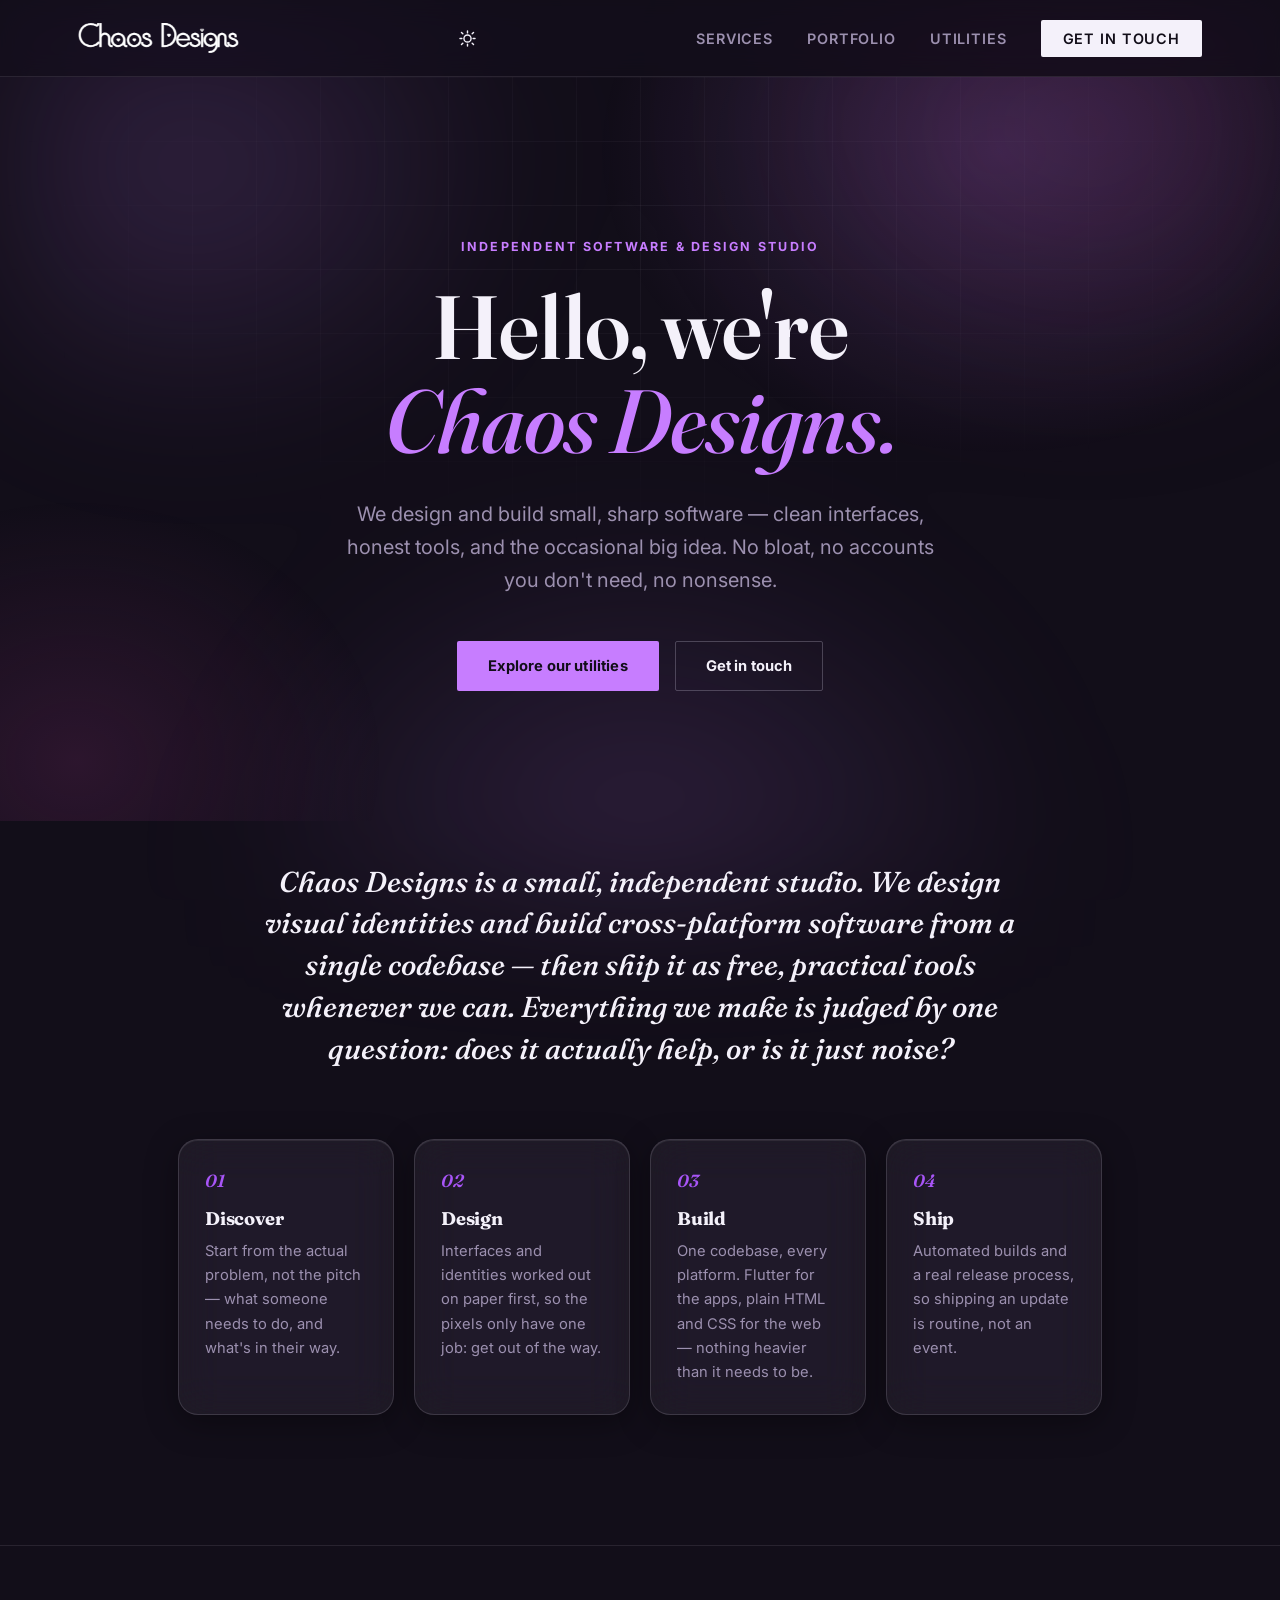
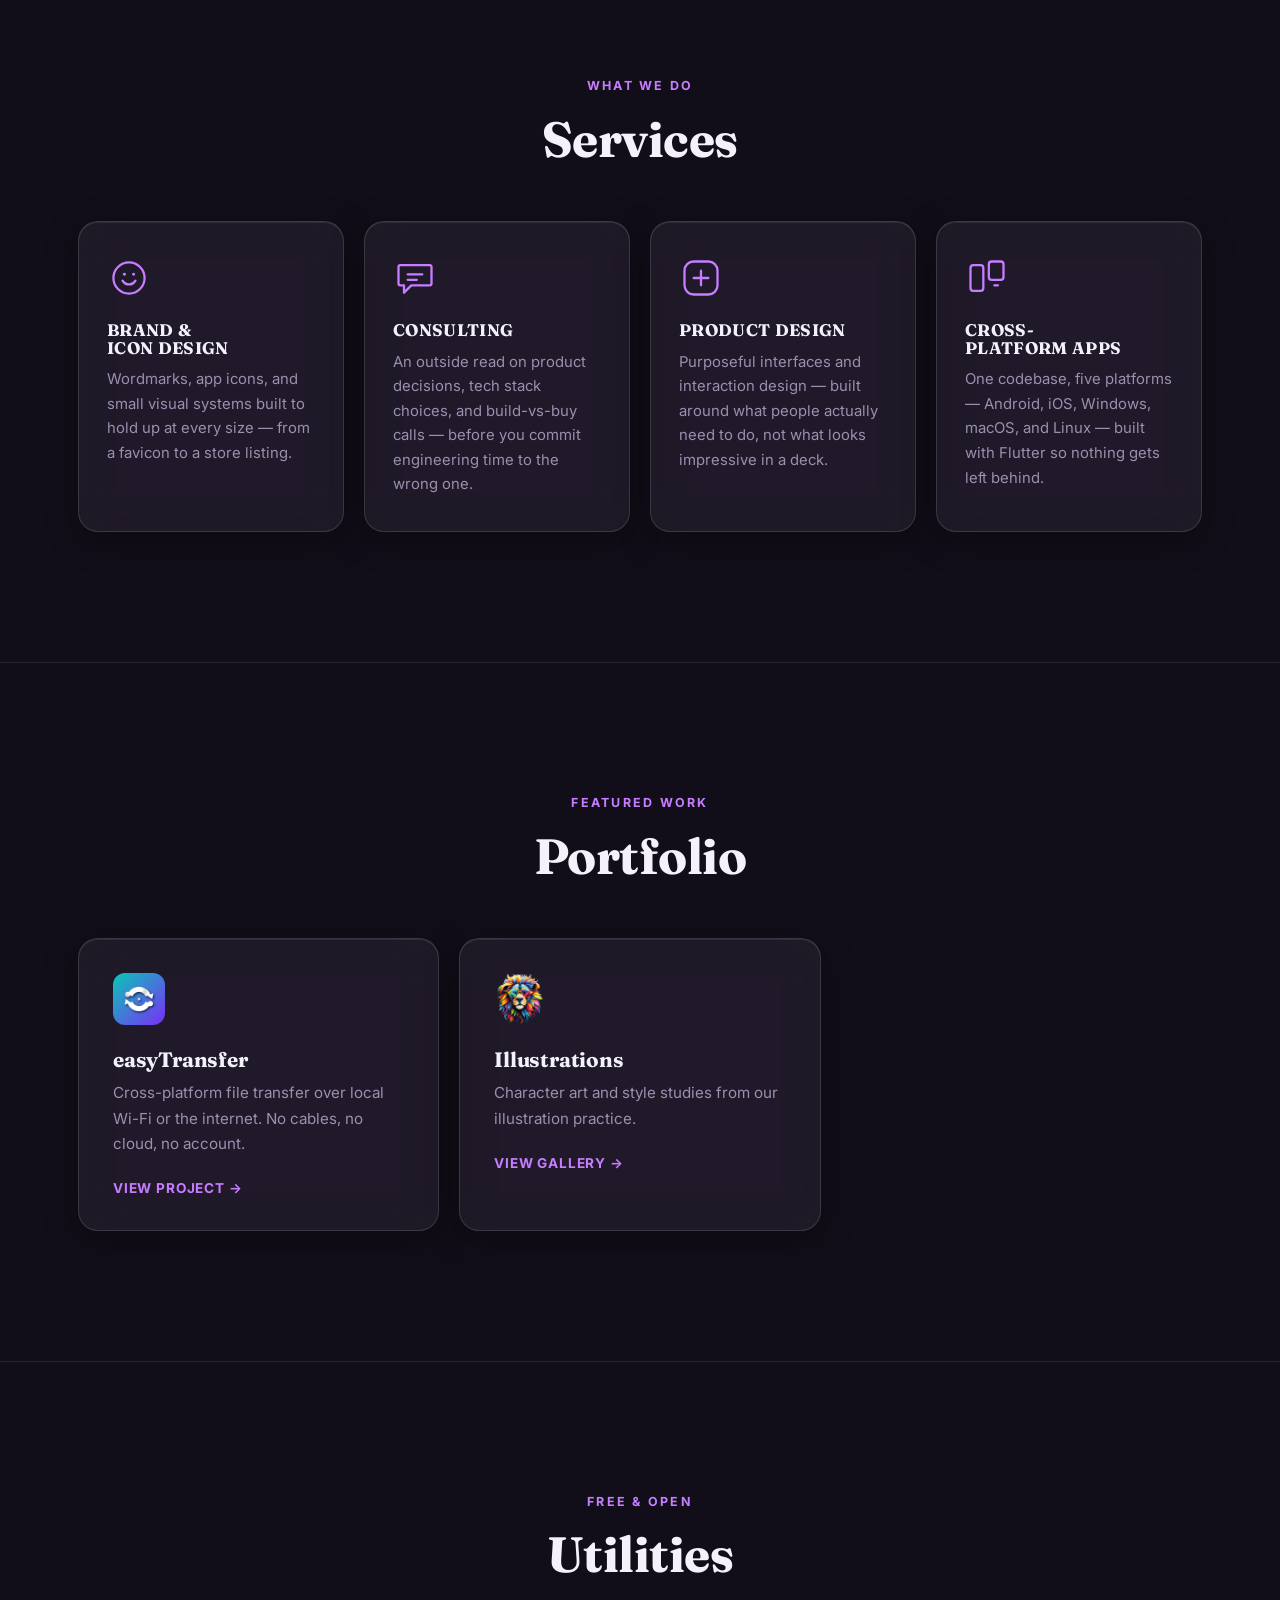
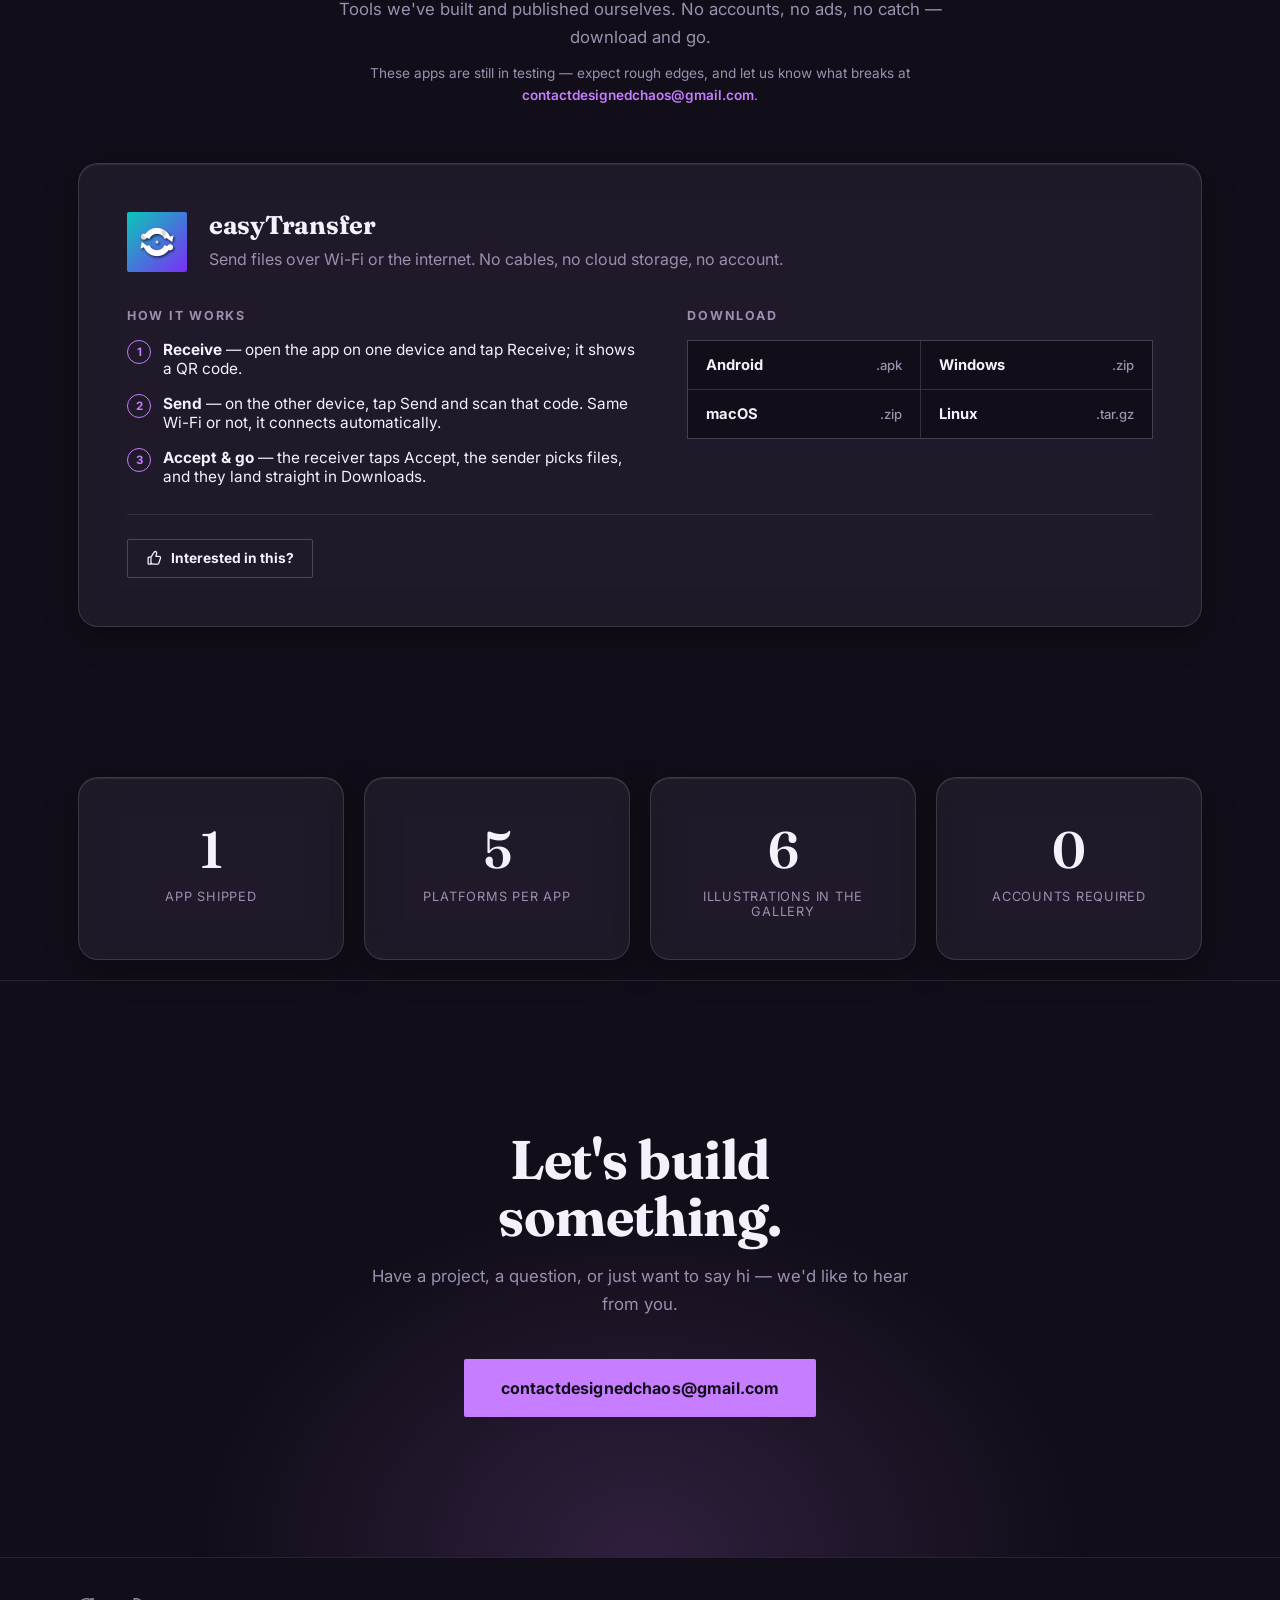
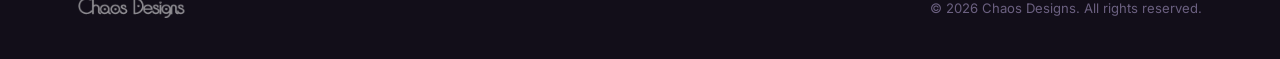
==== commit 6935d574: "Update Services/Utilities sections, add per-utility interest counter Services: drop Open-Source & CI" ====
--- a/index.html
+++ b/index.html
@@ -111,6 +111,20 @@
       <div class="grid services-grid">
         <div class="card glass-panel service-card reveal">
           <div class="service-icon" aria-hidden="true">
+            <svg viewBox="0 0 48 48" fill="none"><circle cx="24" cy="24" r="17" stroke="currentColor" stroke-width="2.5"/><path d="M17 27c2 3 5 4 7 4s5-1 7-4" stroke="currentColor" stroke-width="2.5" stroke-linecap="round"/><circle cx="19" cy="20" r="1.6" fill="currentColor"/><circle cx="29" cy="20" r="1.6" fill="currentColor"/></svg>
+          </div>
+          <h3>Brand &amp; Icon Design</h3>
+          <p>Wordmarks, app icons, and small visual systems built to hold up at every size — from a favicon to a store listing.</p>
+        </div>
+        <div class="card glass-panel service-card reveal">
+          <div class="service-icon" aria-hidden="true">
+            <svg viewBox="0 0 48 48" fill="none"><path d="M8 10h32a2 2 0 0 1 2 2v18a2 2 0 0 1-2 2H20l-8 8v-8h-4a2 2 0 0 1-2-2V12a2 2 0 0 1 2-2Z" stroke="currentColor" stroke-width="2.5" stroke-linejoin="round"/><path d="M16 20h16M16 26h10" stroke="currentColor" stroke-width="2.5" stroke-linecap="round"/></svg>
+          </div>
+          <h3>Consulting</h3>
+          <p>An outside read on product decisions, tech stack choices, and build-vs-buy calls — before you commit engineering time to the wrong one.</p>
+        </div>
+        <div class="card glass-panel service-card reveal">
+          <div class="service-icon" aria-hidden="true">
             <svg viewBox="0 0 48 48" fill="none"><rect x="6" y="6" width="36" height="36" rx="10" stroke="currentColor" stroke-width="2.5"/><path d="M16 24h16M24 16v16" stroke="currentColor" stroke-width="2.5" stroke-linecap="round"/></svg>
           </div>
           <h3>Product Design</h3>
@@ -122,20 +136,6 @@
           </div>
           <h3>Cross-Platform Apps</h3>
           <p>One codebase, five platforms — Android, iOS, Windows, macOS, and Linux — built with Flutter so nothing gets left behind.</p>
-        </div>
-        <div class="card glass-panel service-card reveal">
-          <div class="service-icon" aria-hidden="true">
-            <svg viewBox="0 0 48 48" fill="none"><circle cx="24" cy="24" r="17" stroke="currentColor" stroke-width="2.5"/><path d="M17 27c2 3 5 4 7 4s5-1 7-4" stroke="currentColor" stroke-width="2.5" stroke-linecap="round"/><circle cx="19" cy="20" r="1.6" fill="currentColor"/><circle cx="29" cy="20" r="1.6" fill="currentColor"/></svg>
-          </div>
-          <h3>Brand &amp; Icon Design</h3>
-          <p>Wordmarks, app icons, and small visual systems built to hold up at every size — from a favicon to a store listing.</p>
-        </div>
-        <div class="card glass-panel service-card reveal">
-          <div class="service-icon" aria-hidden="true">
-            <svg viewBox="0 0 48 48" fill="none"><path d="M24 6v8M24 34v8M6 24h8M34 24h8" stroke="currentColor" stroke-width="2.5" stroke-linecap="round"/><circle cx="24" cy="24" r="9" stroke="currentColor" stroke-width="2.5"/></svg>
-          </div>
-          <h3>Open-Source &amp; CI/CD</h3>
-          <p>Automated build pipelines and store-ready release processes — so shipping an update is a push, not a project.</p>
         </div>
       </div>
     </div>
@@ -152,15 +152,7 @@
           <img src="assets/img/icon-easytransfer.png" alt="" class="portfolio-icon">
           <div class="portfolio-body">
             <h3>easyTransfer</h3>
-            <p>Cross-platform file transfer over local Wi-Fi. No cables, no cloud, no account.</p>
-          </div>
-          <span class="portfolio-link">View project →</span>
-        </a>
-        <a class="card glass-panel portfolio-card reveal" href="#util-easytransfer-ec">
-          <img src="assets/img/icon-easytransfer-ec.png" alt="" class="portfolio-icon">
-          <div class="portfolio-body">
-            <h3>easyTransfer EC</h3>
-            <p>The internet-reaching sibling — peer-to-peer file transfer over mobile data or any network.</p>
+            <p>Cross-platform file transfer over local Wi-Fi or the internet. No cables, no cloud, no account.</p>
           </div>
           <span class="portfolio-link">View project →</span>
         </a>
@@ -182,6 +174,7 @@
         <p class="kicker">Free &amp; open</p>
         <h2>Utilities</h2>
         <p class="section-sub">Tools we've built and published ourselves. No accounts, no ads, no catch — download and go.</p>
+        <p class="testing-note">These apps are still in testing — expect rough edges, and let us know what breaks at <a href="mailto:contactdesignedchaos@gmail.com">contactdesignedchaos@gmail.com</a>.</p>
       </div>
 
       <article class="util-card glass-panel reveal" id="util-easytransfer">
@@ -189,7 +182,7 @@
           <img src="assets/img/icon-easytransfer.png" alt="" class="util-icon">
           <div>
             <h3>easyTransfer</h3>
-            <p class="util-tagline">Send files over Wi-Fi. No cables, no cloud, no account.</p>
+            <p class="util-tagline">Send files over Wi-Fi or the internet. No cables, no cloud storage, no account.</p>
           </div>
         </div>
 
@@ -198,7 +191,7 @@
             <h4>How it works</h4>
             <ol>
               <li><strong>Receive</strong> — open the app on one device and tap Receive; it shows a QR code.</li>
-              <li><strong>Send</strong> — on the other device, tap Send and scan that code.</li>
+              <li><strong>Send</strong> — on the other device, tap Send and scan that code. Same Wi-Fi or not, it connects automatically.</li>
               <li><strong>Accept &amp; go</strong> — the receiver taps Accept, the sender picks files, and they land straight in Downloads.</li>
             </ol>
           </div>
@@ -221,44 +214,13 @@
             </div>
           </div>
         </div>
-      </article>
-
-      <article class="util-card glass-panel reveal" id="util-easytransfer-ec">
-        <div class="util-head">
-          <img src="assets/img/icon-easytransfer-ec.png" alt="" class="util-icon">
-          <div>
-            <h3>easyTransfer EC</h3>
-            <p class="util-tagline">Send files over the internet. Mobile data, different networks — anywhere.</p>
-          </div>
-        </div>
-
-        <div class="util-body">
-          <div class="util-how">
-            <h4>How it works</h4>
-            <ol>
-              <li><strong>Receive</strong> — open the app on one device and tap Receive; it shows a QR code.</li>
-              <li><strong>Send</strong> — on the other device, anywhere with a connection, tap Send and scan that code.</li>
-              <li><strong>Accept &amp; go</strong> — the receiver taps Accept, the sender picks files, and they transfer end-to-end encrypted, direct when possible.</li>
-            </ol>
-          </div>
-
-          <div class="util-downloads">
-            <h4>Download</h4>
-            <div class="download-grid">
-              <a class="dl-btn" href="https://github.com/contactdesignedchaos/easyTransfer-EC-releases/releases/download/v1.0.1/app-release.apk">
-                <span class="dl-platform">Android</span><span class="dl-file">.apk</span>
-              </a>
-              <a class="dl-btn" href="https://github.com/contactdesignedchaos/easyTransfer-EC-releases/releases/download/v1.0.1/easyTransferEC-windows.zip">
-                <span class="dl-platform">Windows</span><span class="dl-file">.zip</span>
-              </a>
-              <a class="dl-btn" href="https://github.com/contactdesignedchaos/easyTransfer-EC-releases/releases/download/v1.0.1/easyTransferEC-macos.zip">
-                <span class="dl-platform">macOS</span><span class="dl-file">.zip</span>
-              </a>
-              <a class="dl-btn" href="https://github.com/contactdesignedchaos/easyTransfer-EC-releases/releases/download/v1.0.1/easyTransferEC-linux.tar.gz">
-                <span class="dl-platform">Linux</span><span class="dl-file">.tar.gz</span>
-              </a>
-            </div>
-          </div>
+
+        <div class="util-interest">
+          <button class="interest-btn" type="button" data-utility="easytransfer" aria-pressed="false">
+            <svg viewBox="0 0 24 24" fill="none" aria-hidden="true"><path d="M7 10v10H4a1 1 0 0 1-1-1v-8a1 1 0 0 1 1-1h3Zm0 0 4.5-7a2 2 0 0 1 3.6 1.4L14 9h4.5a2 2 0 0 1 1.9 2.7l-2.4 7A2 2 0 0 1 16.1 20H10a3 3 0 0 1-3-3v-7Z" stroke="currentColor" stroke-width="1.8" stroke-linejoin="round"/></svg>
+            <span class="interest-label">Interested in this?</span>
+          </button>
+          <span class="interest-count" data-utility="easytransfer" aria-live="polite"></span>
         </div>
       </article>
     </div>
@@ -267,8 +229,8 @@
   <section class="stats">
     <div class="wrap stats-grid reveal">
       <div class="stat glass-panel">
-        <span class="stat-num">2</span>
-        <span class="stat-label">Apps shipped</span>
+        <span class="stat-num">1</span>
+        <span class="stat-label">App shipped</span>
       </div>
       <div class="stat glass-panel">
         <span class="stat-num">5</span>
--- a/styles.css
+++ b/styles.css
@@ -316,6 +316,9 @@
 
 /* ---------- Utilities ---------- */
 .utilities { padding: 130px 0; }
+.testing-note { margin-top: 10px; font-size: 0.85rem; color: var(--muted); }
+.testing-note a { color: var(--accent); font-weight: 600; }
+.testing-note a:hover { text-decoration: underline; }
 .util-card { padding: 48px; margin-bottom: 20px; scroll-margin-top: 90px; }
 .util-head { display: flex; align-items: center; gap: 22px; margin-bottom: 36px; }
 .util-icon { width: 60px; height: 60px; border-radius: var(--radius); flex-shrink: 0; }
@@ -343,6 +346,24 @@
 .dl-btn:hover { background: var(--accent); color: var(--bg); }
 .dl-btn:hover .dl-file { color: var(--bg); opacity: 0.7; }
 .dl-file { color: var(--muted); font-weight: 500; font-size: 0.82rem; }
+
+.util-interest {
+  margin-top: 28px; padding-top: 24px; border-top: 1px solid var(--line);
+  display: flex; align-items: center; gap: 14px; flex-wrap: wrap;
+}
+.interest-btn {
+  display: inline-flex; align-items: center; gap: 8px;
+  padding: 10px 18px; border-radius: var(--radius);
+  border: 1.5px solid var(--line-strong); background: transparent; color: var(--text);
+  font-weight: 700; font-size: 0.86rem; cursor: pointer;
+  transition: border-color 0.15s ease, color 0.15s ease, background-color 0.15s ease, transform 0.15s ease;
+}
+.interest-btn svg { width: 17px; height: 17px; }
+.interest-btn:hover { border-color: var(--accent); color: var(--accent); transform: translateY(-1px); }
+.interest-btn[aria-pressed="true"] { background: var(--accent); border-color: var(--accent); color: var(--bg); }
+.interest-btn[aria-pressed="true"]:hover { transform: none; }
+.interest-btn:disabled { opacity: 0.55; cursor: default; transform: none; }
+.interest-count { font-size: 0.85rem; color: var(--muted); }
 
 /* ---------- Stats ---------- */
 .stats { padding: 0 0 20px; }
